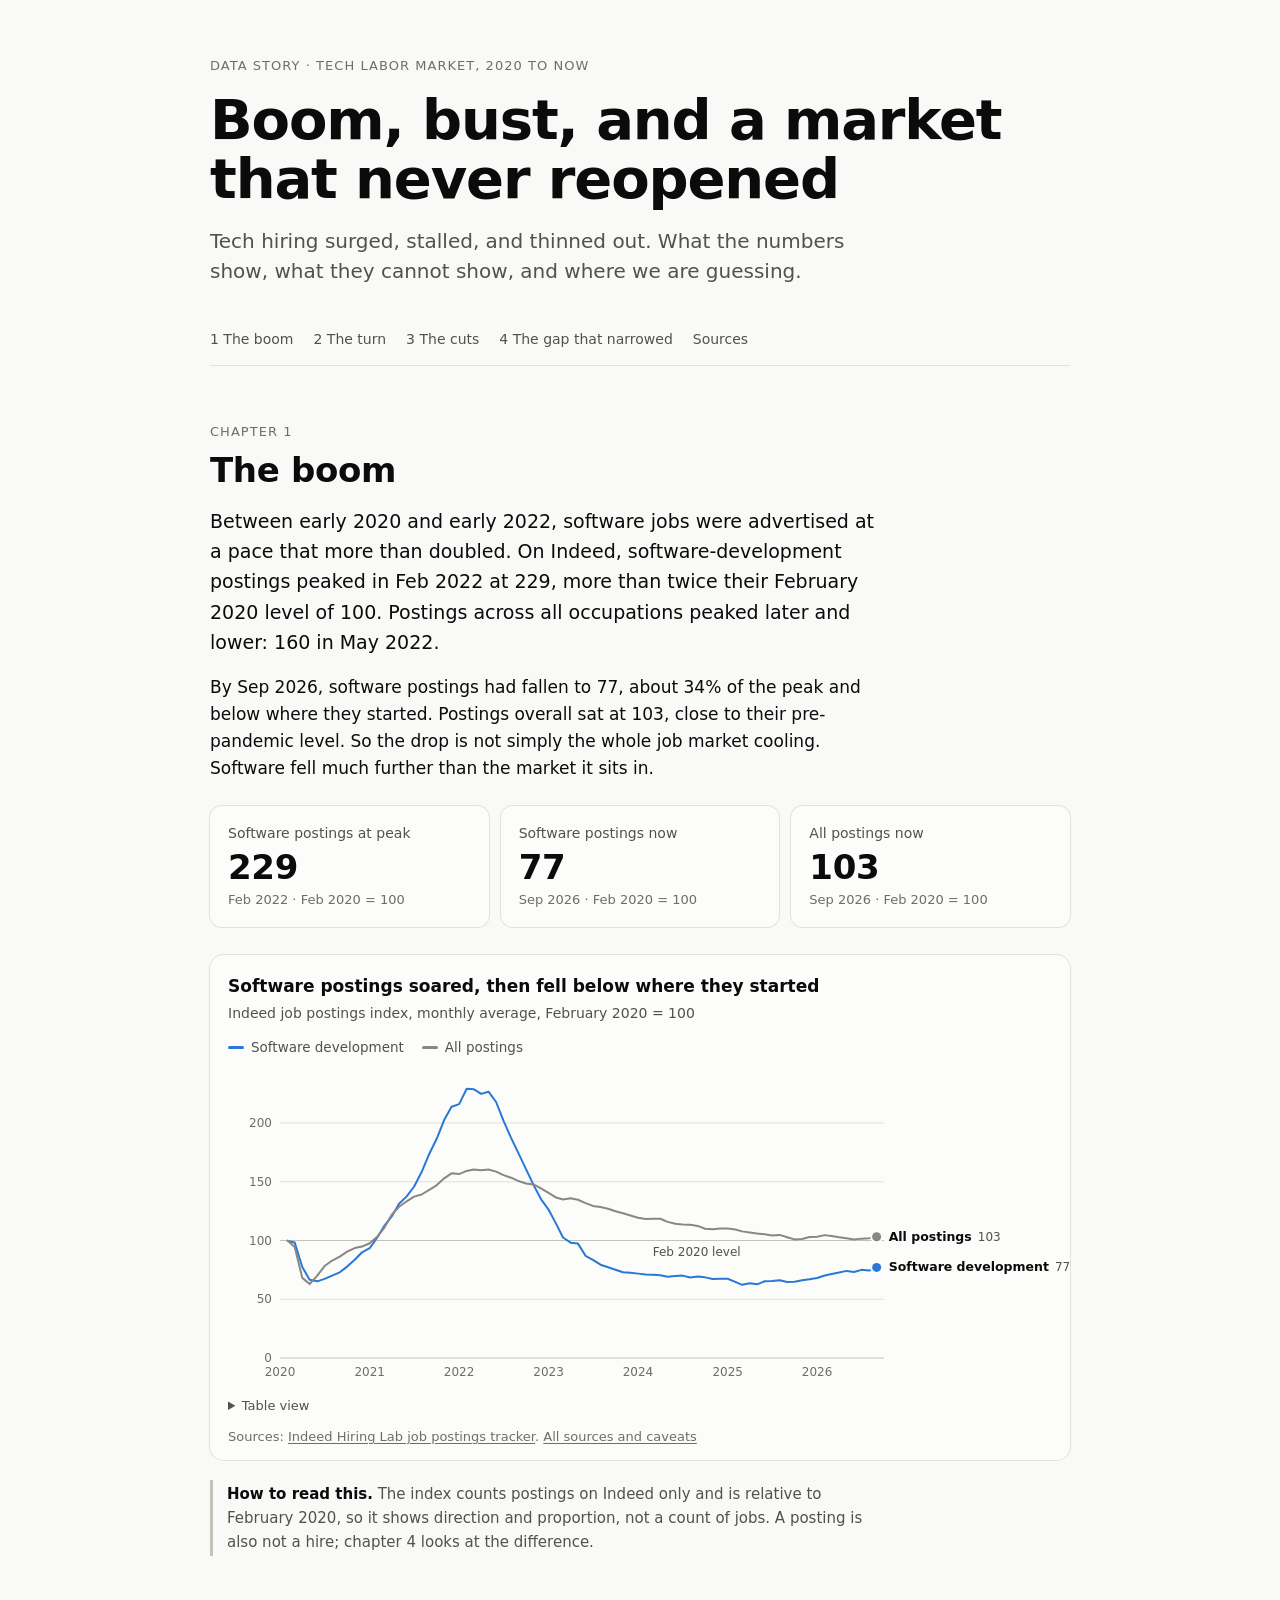
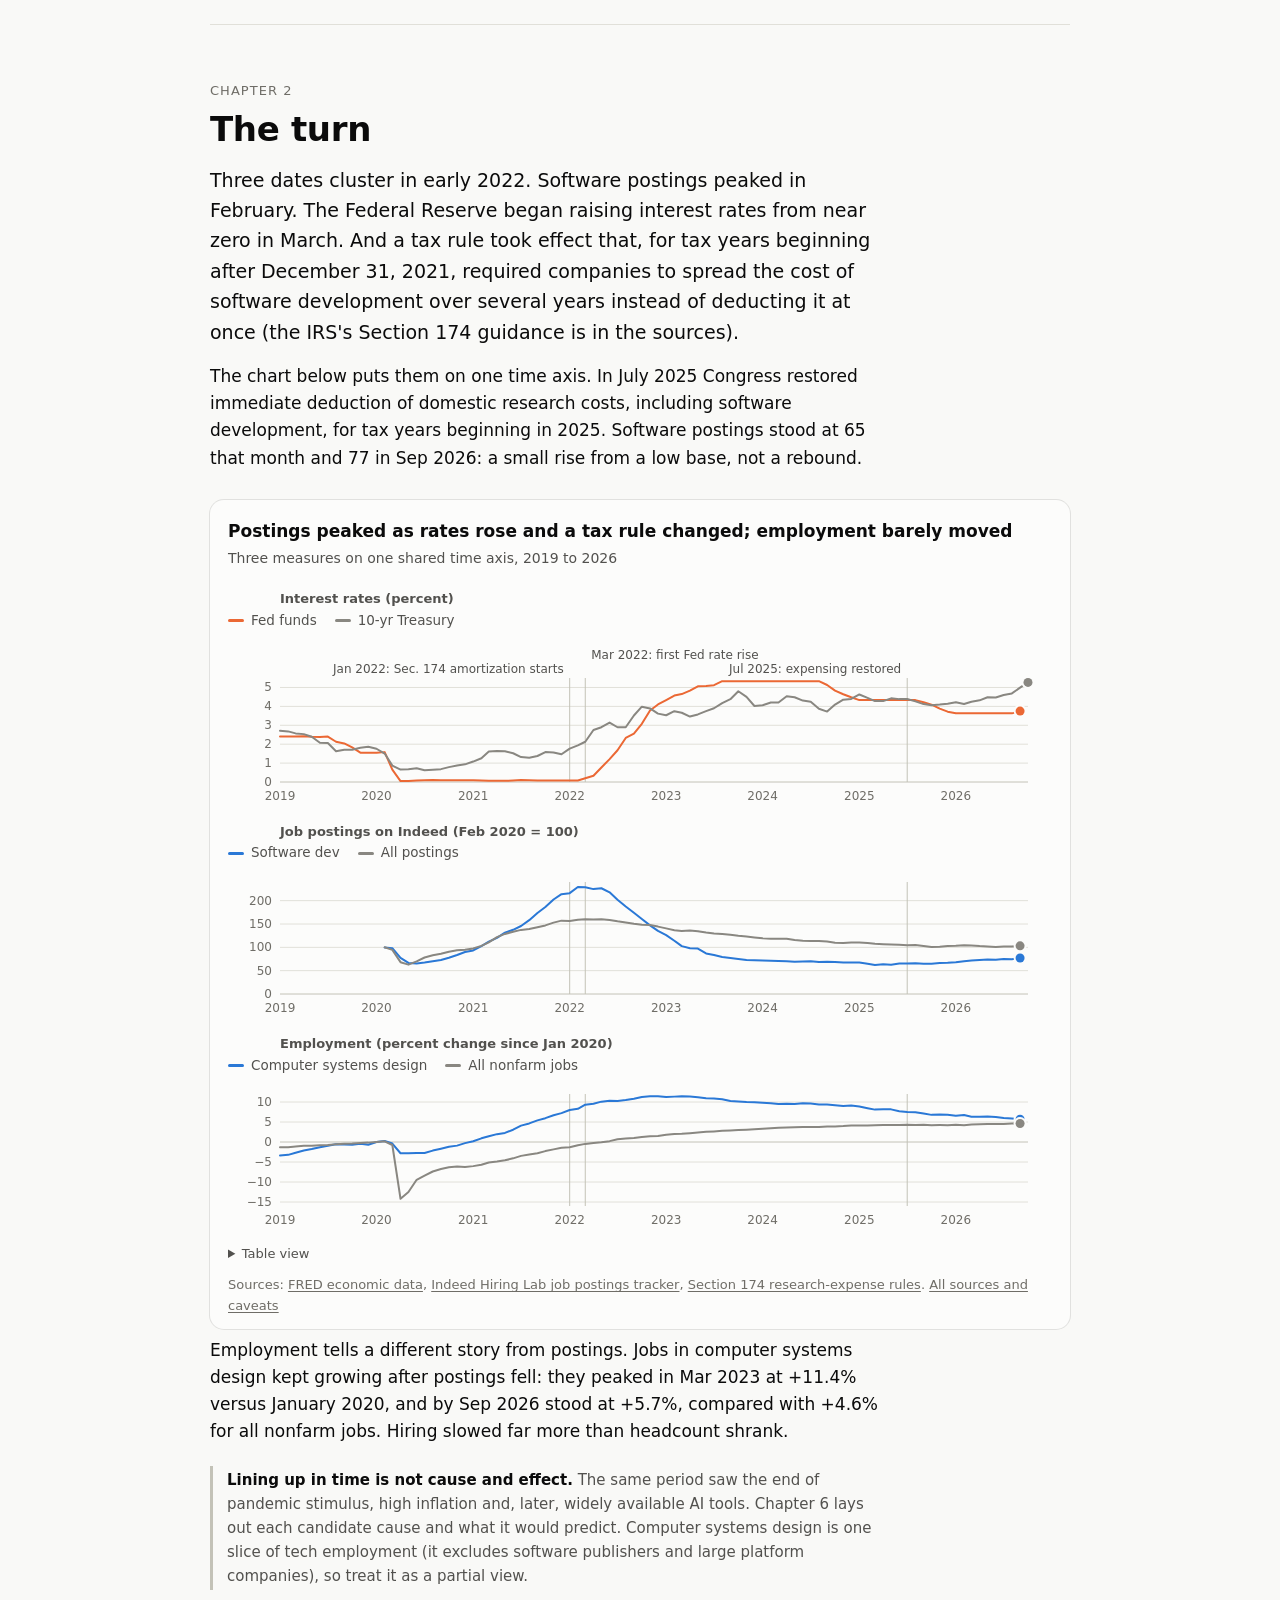
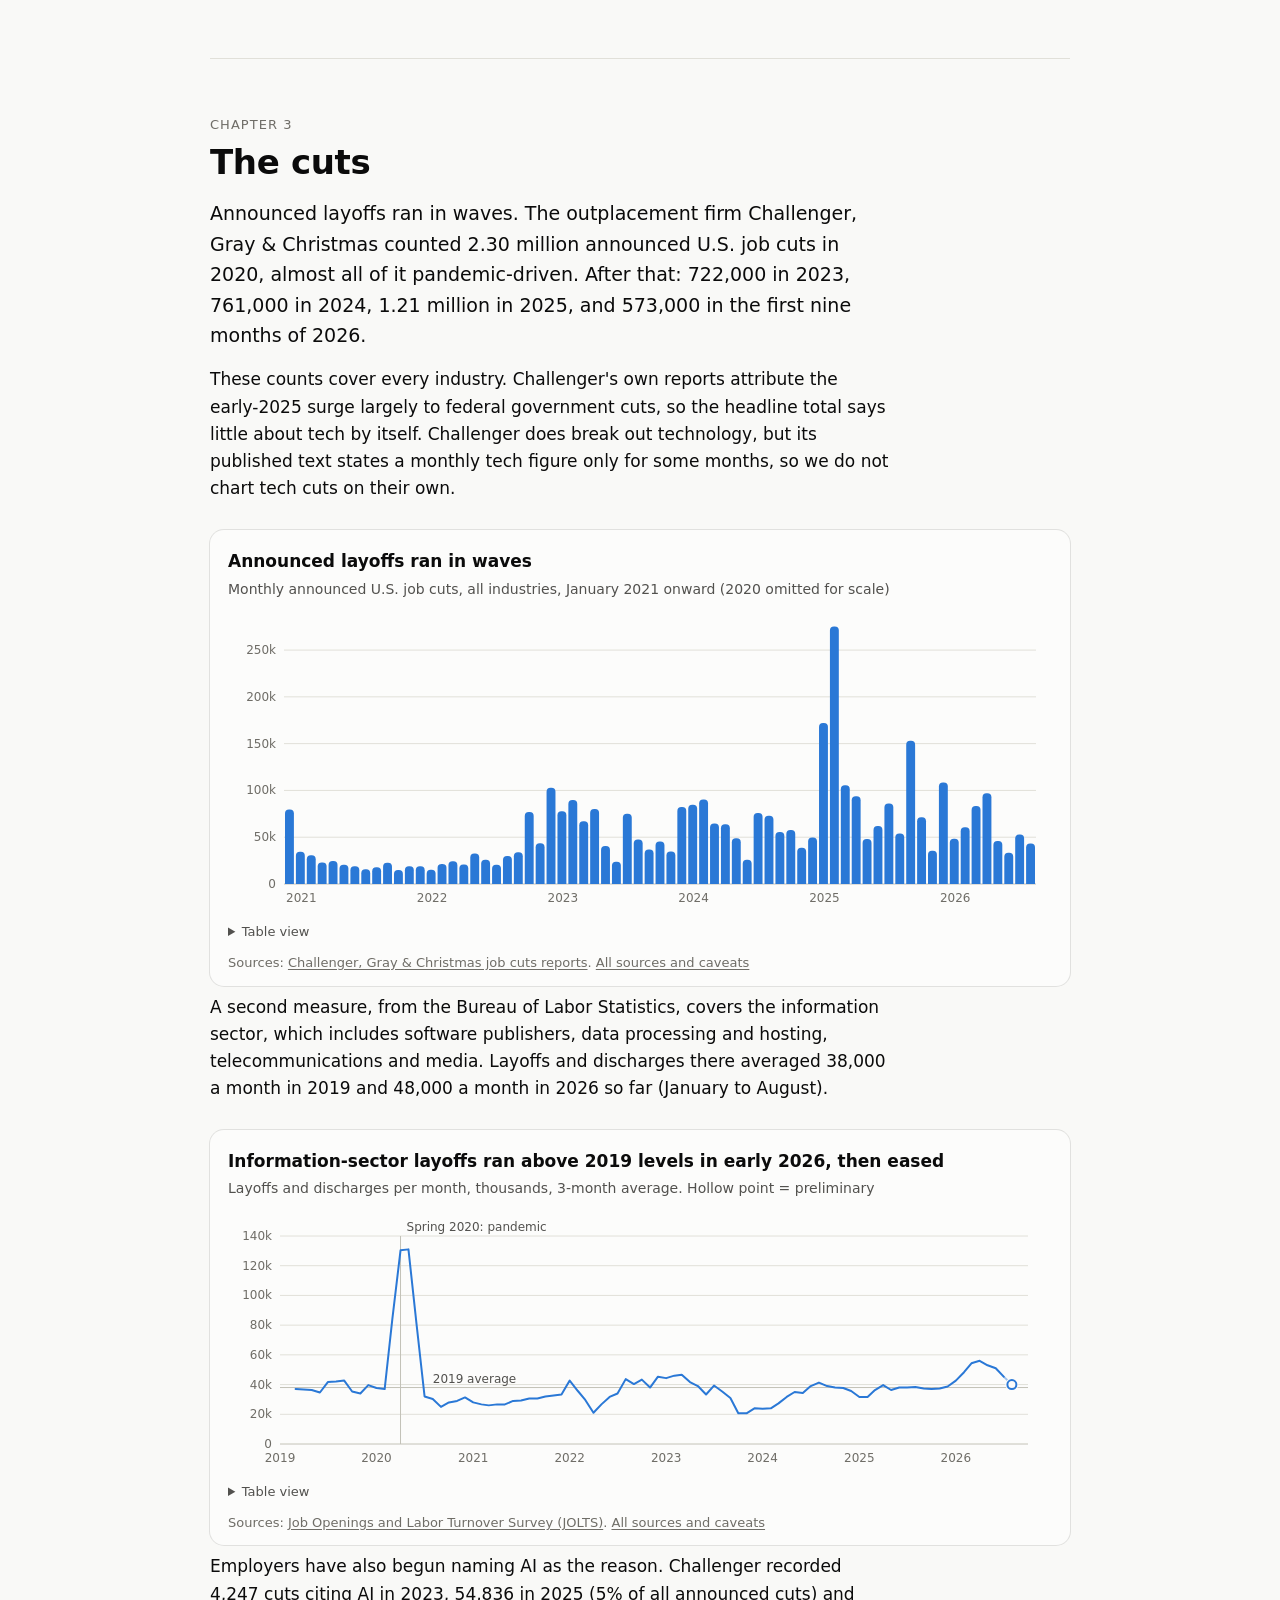
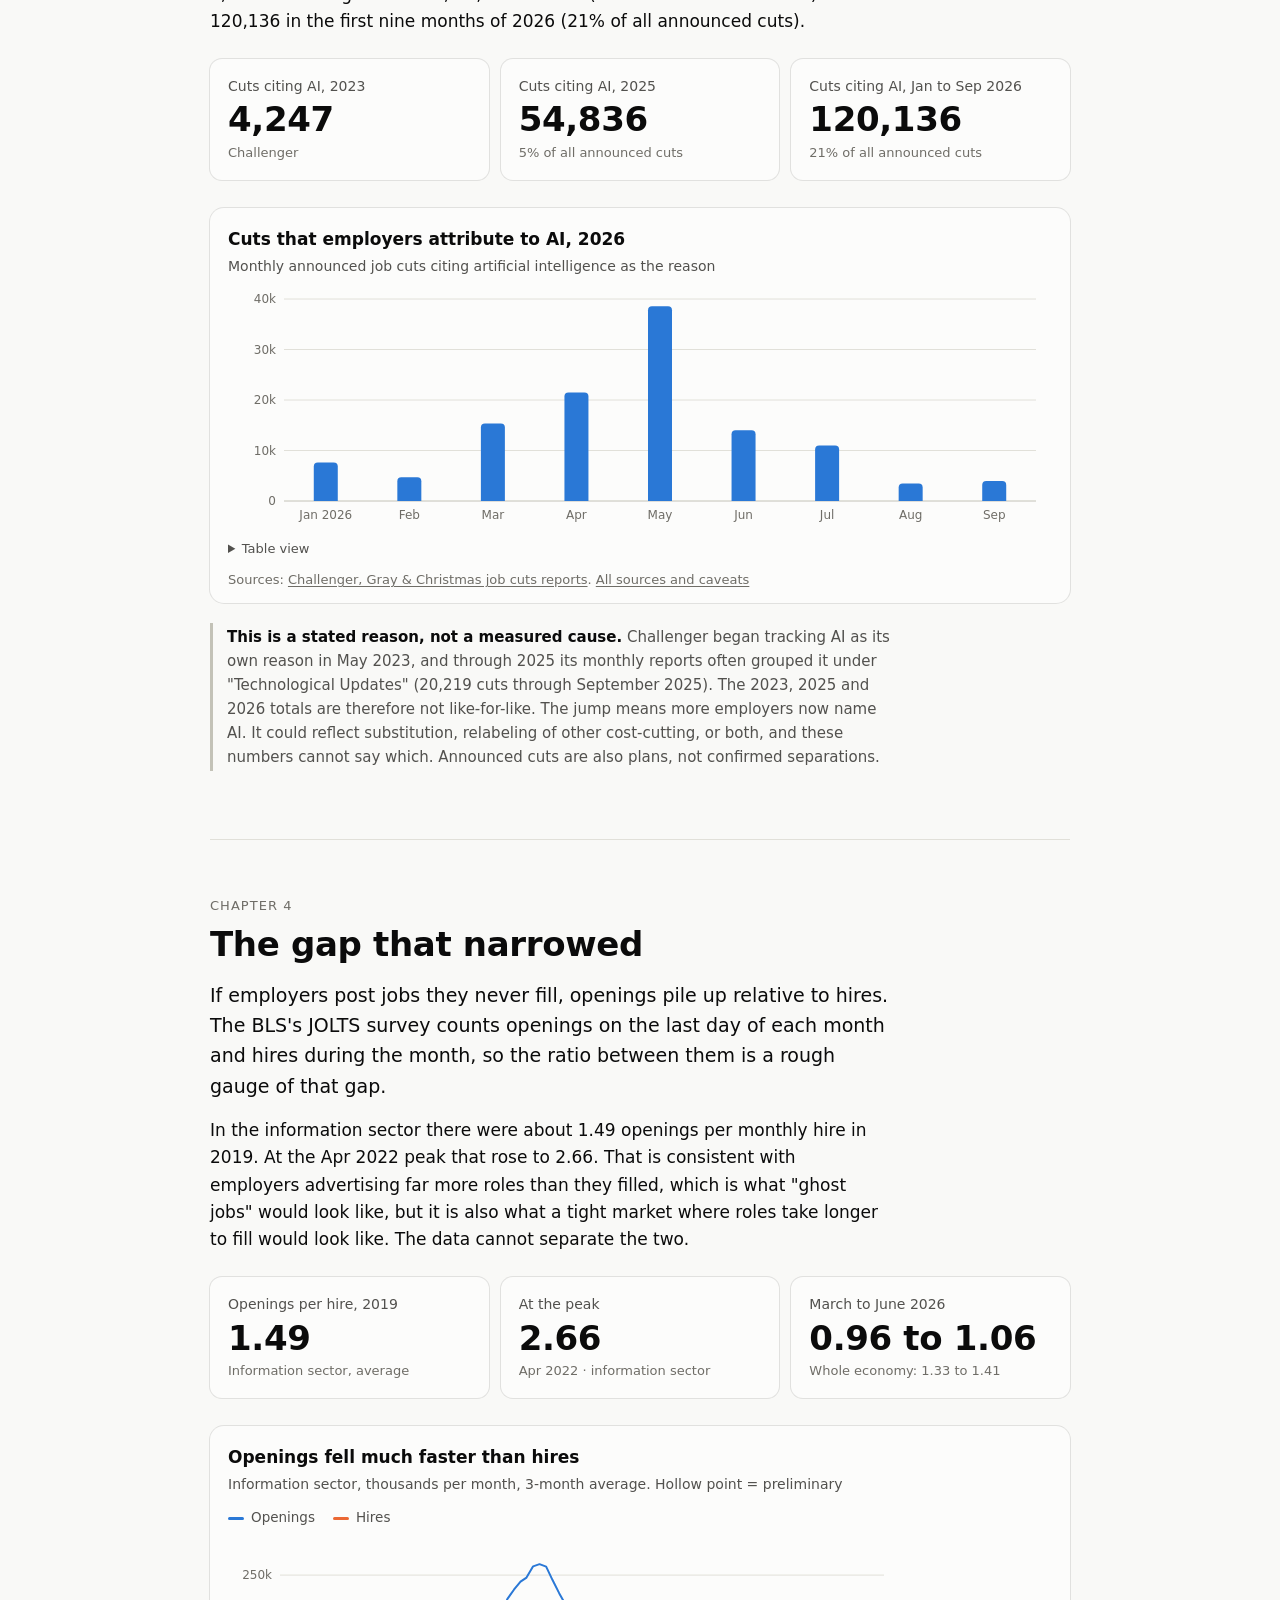
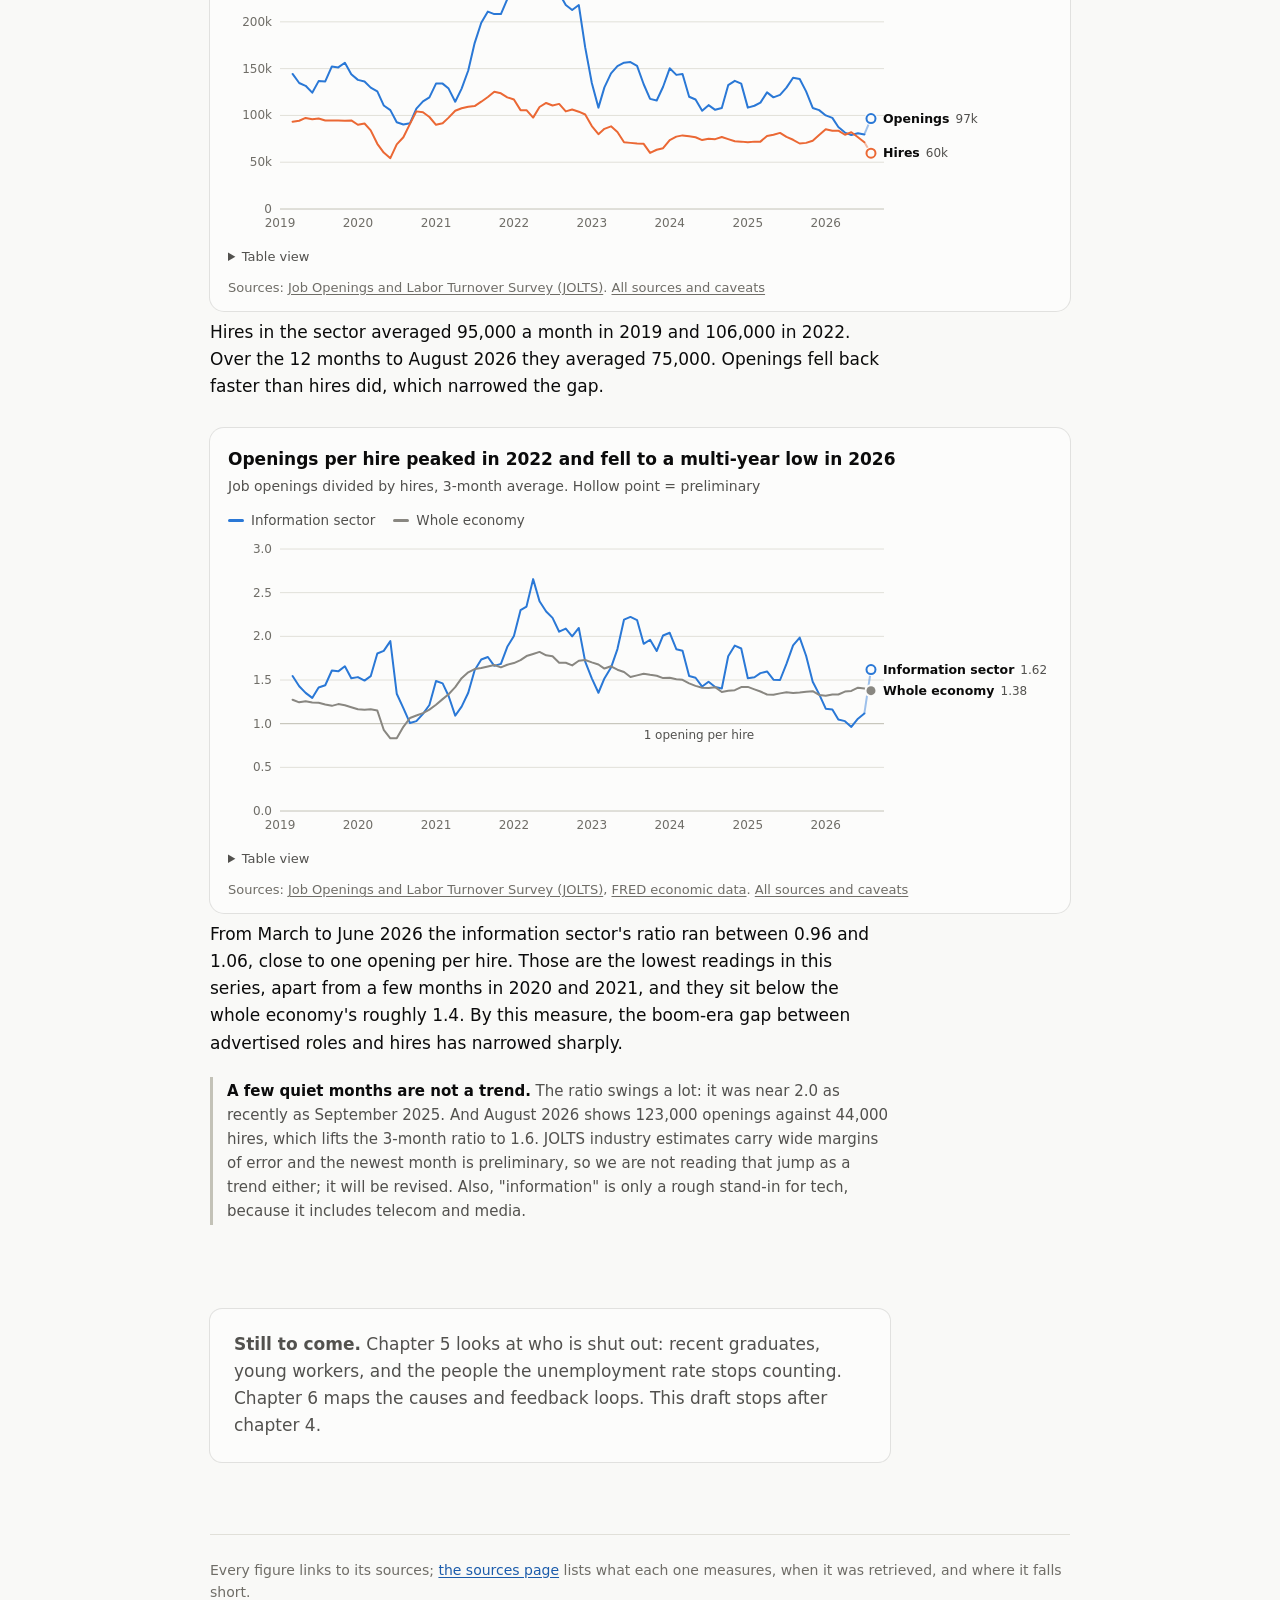
==== site/index.html @ 6effa0f7 "Build story site: chapters 1-4 with charts, sources page, derived data pipeline Co-Authored-By: Clau" ====
<!doctype html>
<html lang="en"><head><meta charset="utf-8"><meta name="viewport" content="width=device-width,initial-scale=1">
<title>Tech Hiring Gap</title>
<meta name="description" content="Tech postings, layoffs and hiring since 2020, with every number traced to its source.">
<link rel="icon" href="data:,"><link rel="stylesheet" href="assets/style.css"></head>
<body>
<div class="wrap">
<header class="mast">
<p class="eyebrow">Data story · tech labor market, 2020 to now</p>
<h1>Boom, bust, and a market that never reopened</h1>
<p class="dek">Tech hiring surged, stalled, and thinned out. What the numbers show, what they cannot show, and where we are guessing.</p>
</header>
<nav class="nav"><a href="#ch1">1 The boom</a><a href="#ch2">2 The turn</a><a href="#ch3">3 The cuts</a><a href="#ch4">4 The gap that narrowed</a><a href="sources.html">Sources</a></nav>
<section class="chapter" id="ch1"><p class="chap-num">Chapter 1</p><h2>The boom</h2><div class="prose"><p class="lede">Between early 2020 and early 2022, software jobs were advertised at a pace that more than doubled. On Indeed, software-development postings peaked in Feb 2022 at 229, more than twice their February 2020 level of 100. Postings across all occupations peaked later and lower: 160 in May 2022.</p>
<p>By Sep 2026, software postings had fallen to 77, about 34% of the peak and below where they started. Postings overall sat at 103, close to their pre-pandemic level. So the drop is not simply the whole job market cooling. Software fell much further than the market it sits in.</p></div><div class="kpis"><div class="tile"><div class="lab">Software postings at peak</div><div class="val">229</div><div class="sub">Feb 2022 · Feb 2020 = 100</div></div><div class="tile"><div class="lab">Software postings now</div><div class="val">77</div><div class="sub">Sep 2026 · Feb 2020 = 100</div></div><div class="tile"><div class="lab">All postings now</div><div class="val">103</div><div class="sub">Sep 2026 · Feb 2020 = 100</div></div></div><figure><figcaption class="title">Software postings soared, then fell below where they started</figcaption><figcaption class="sub">Indeed job postings index, monthly average, February 2020 = 100</figcaption><div id="fig-postings"></div><p class="src">Sources: <a href="sources.html#indeed_hl">Indeed Hiring Lab job postings tracker</a>. <a href="sources.html">All sources and caveats</a></p></figure><div class="prose"><p class="caveat"><strong>How to read this.</strong> The index counts postings on Indeed only and is relative to February 2020, so it shows direction and proportion, not a count of jobs. A posting is also not a hire; chapter 4 looks at the difference.</p></div></section>
<section class="chapter" id="ch2"><p class="chap-num">Chapter 2</p><h2>The turn</h2><div class="prose"><p class="lede">Three dates cluster in early 2022. Software postings peaked in February. The Federal Reserve began raising interest rates from near zero in March. And a tax rule took effect that, for tax years beginning after December 31, 2021, required companies to spread the cost of software development over several years instead of deducting it at once (the IRS's Section 174 guidance is in the sources).</p>
<p>The chart below puts them on one time axis. In July 2025 Congress restored immediate deduction of domestic research costs, including software development, for tax years beginning in 2025. Software postings stood at 65 that month and 77 in Sep 2026: a small rise from a low base, not a rebound.</p></div><figure><figcaption class="title">Postings peaked as rates rose and a tax rule changed; employment barely moved</figcaption><figcaption class="sub">Three measures on one shared time axis, 2019 to 2026</figcaption><div id="fig-turn"></div><p class="src">Sources: <a href="sources.html#fred">FRED economic data</a>, <a href="sources.html#indeed_hl">Indeed Hiring Lab job postings tracker</a>, <a href="sources.html#sec174">Section 174 research-expense rules</a>. <a href="sources.html">All sources and caveats</a></p></figure><div class="prose"><p>Employment tells a different story from postings. Jobs in computer systems design kept growing after postings fell: they peaked in Mar 2023 at +11.4% versus January 2020, and by Sep 2026 stood at +5.7%, compared with +4.6% for all nonfarm jobs. Hiring slowed far more than headcount shrank.</p>
<p class="caveat"><strong>Lining up in time is not cause and effect.</strong> The same period saw the end of pandemic stimulus, high inflation and, later, widely available AI tools. Chapter 6 lays out each candidate cause and what it would predict. Computer systems design is one slice of tech employment (it excludes software publishers and large platform companies), so treat it as a partial view.</p></div></section>
<section class="chapter" id="ch3"><p class="chap-num">Chapter 3</p><h2>The cuts</h2><div class="prose"><p class="lede">Announced layoffs ran in waves. The outplacement firm Challenger, Gray &amp; Christmas counted 2.30 million announced U.S. job cuts in 2020, almost all of it pandemic-driven. After that: 722,000 in 2023, 761,000 in 2024, 1.21 million in 2025, and 573,000 in the first nine months of 2026.</p>
<p>These counts cover every industry. Challenger's own reports attribute the early-2025 surge largely to federal government cuts, so the headline total says little about tech by itself. Challenger does break out technology, but its published text states a monthly tech figure only for some months, so we do not chart tech cuts on their own.</p></div><figure><figcaption class="title">Announced layoffs ran in waves</figcaption><figcaption class="sub">Monthly announced U.S. job cuts, all industries, January 2021 onward (2020 omitted for scale)</figcaption><div id="fig-cuts"></div><p class="src">Sources: <a href="sources.html#challenger">Challenger, Gray &amp; Christmas job cuts reports</a>. <a href="sources.html">All sources and caveats</a></p></figure><div class="prose"><p>A second measure, from the Bureau of Labor Statistics, covers the information sector, which includes software publishers, data processing and hosting, telecommunications and media. Layoffs and discharges there averaged 38,000 a month in 2019 and 48,000 a month in 2026 so far (January to August).</p></div><figure><figcaption class="title">Information-sector layoffs ran above 2019 levels in early 2026, then eased</figcaption><figcaption class="sub">Layoffs and discharges per month, thousands, 3-month average. Hollow point = preliminary</figcaption><div id="fig-layoffs"></div><p class="src">Sources: <a href="sources.html#bls_jolts">Job Openings and Labor Turnover Survey (JOLTS)</a>. <a href="sources.html">All sources and caveats</a></p></figure><div class="prose"><p>Employers have also begun naming AI as the reason. Challenger recorded 4,247 cuts citing AI in 2023, 54,836 in 2025 (5% of all announced cuts) and 120,136 in the first nine months of 2026 (21% of all announced cuts).</p></div><div class="kpis"><div class="tile"><div class="lab">Cuts citing AI, 2023</div><div class="val">4,247</div><div class="sub">Challenger</div></div><div class="tile"><div class="lab">Cuts citing AI, 2025</div><div class="val">54,836</div><div class="sub">5% of all announced cuts</div></div><div class="tile"><div class="lab">Cuts citing AI, Jan to Sep 2026</div><div class="val">120,136</div><div class="sub">21% of all announced cuts</div></div></div><figure><figcaption class="title">Cuts that employers attribute to AI, 2026</figcaption><figcaption class="sub">Monthly announced job cuts citing artificial intelligence as the reason</figcaption><div id="fig-ai"></div><p class="src">Sources: <a href="sources.html#challenger">Challenger, Gray &amp; Christmas job cuts reports</a>. <a href="sources.html">All sources and caveats</a></p></figure><div class="prose"><p class="caveat"><strong>This is a stated reason, not a measured cause.</strong> Challenger began tracking AI as its own reason in May 2023, and through 2025 its monthly reports often grouped it under "Technological Updates" (20,219 cuts through September 2025). The 2023, 2025 and 2026 totals are therefore not like-for-like. The jump means more employers now name AI. It could reflect substitution, relabeling of other cost-cutting, or both, and these numbers cannot say which. Announced cuts are also plans, not confirmed separations.</p></div></section>
<section class="chapter" id="ch4"><p class="chap-num">Chapter 4</p><h2>The gap that narrowed</h2><div class="prose"><p class="lede">If employers post jobs they never fill, openings pile up relative to hires. The BLS's JOLTS survey counts openings on the last day of each month and hires during the month, so the ratio between them is a rough gauge of that gap.</p>
<p>In the information sector there were about 1.49 openings per monthly hire in 2019. At the Apr 2022 peak that rose to 2.66. That is consistent with employers advertising far more roles than they filled, which is what "ghost jobs" would look like, but it is also what a tight market where roles take longer to fill would look like. The data cannot separate the two.</p></div><div class="kpis"><div class="tile"><div class="lab">Openings per hire, 2019</div><div class="val">1.49</div><div class="sub">Information sector, average</div></div><div class="tile"><div class="lab">At the peak</div><div class="val">2.66</div><div class="sub">Apr 2022 · information sector</div></div><div class="tile"><div class="lab">March to June 2026</div><div class="val">0.96 to 1.06</div><div class="sub">Whole economy: 1.33 to 1.41</div></div></div><figure><figcaption class="title">Openings fell much faster than hires</figcaption><figcaption class="sub">Information sector, thousands per month, 3-month average. Hollow point = preliminary</figcaption><div id="fig-gap-levels"></div><p class="src">Sources: <a href="sources.html#bls_jolts">Job Openings and Labor Turnover Survey (JOLTS)</a>. <a href="sources.html">All sources and caveats</a></p></figure><div class="prose"><p>Hires in the sector averaged 95,000 a month in 2019 and 106,000 in 2022. Over the 12 months to August 2026 they averaged 75,000. Openings fell back faster than hires did, which narrowed the gap.</p></div><figure><figcaption class="title">Openings per hire peaked in 2022 and fell to a multi-year low in 2026</figcaption><figcaption class="sub">Job openings divided by hires, 3-month average. Hollow point = preliminary</figcaption><div id="fig-gap-ratio"></div><p class="src">Sources: <a href="sources.html#bls_jolts">Job Openings and Labor Turnover Survey (JOLTS)</a>, <a href="sources.html#fred">FRED economic data</a>. <a href="sources.html">All sources and caveats</a></p></figure><div class="prose"><p>From March to June 2026 the information sector's ratio ran between 0.96 and 1.06, close to one opening per hire. Those are the lowest readings in this series, apart from a few months in 2020 and 2021, and they sit below the whole economy's roughly 1.4. By this measure, the boom-era gap between advertised roles and hires has narrowed sharply.</p>
<p class="caveat"><strong>A few quiet months are not a trend.</strong> The ratio swings a lot: it was near 2.0 as recently as September 2025. And August 2026 shows 123,000 openings against 44,000 hires, which lifts the 3-month ratio to 1.6. JOLTS industry estimates carry wide margins of error and the newest month is preliminary, so we are not reading that jump as a trend either; it will be revised. Also, "information" is only a rough stand-in for tech, because it includes telecom and media.</p></div></section>
<div class="next prose"><strong>Still to come.</strong> Chapter 5 looks at who is shut out: recent graduates, young workers, and the people the unemployment rate stops counting. Chapter 6 maps the causes and feedback loops. This draft stops after chapter 4.</div>
<footer>Every figure links to its sources; <a href="sources.html">the sources page</a> lists what each one measures, when it was retrieved, and where it falls short.</footer>
</div>
<script src="assets/vendor/d3.min.js"></script>
<script>window.STORY = {"series": {"indeed_software": {"sources": ["indeed_hl"], "unit": "index, Feb 2020 = 100", "monthly": [["2020-02", 99.652], ["2020-03", 98.216], ["2020-04", 77.403], ["2020-05", 66.547], ["2020-06", 65.239], ["2020-07", 67.336], ["2020-08", 70.08], ["2020-09", 72.945], ["2020-10", 77.784], ["2020-11", 83.617], ["2020-12", 89.966], ["2021-01", 93.411], ["2021-02", 102.63], ["2021-03", 112.237], ["2021-04", 120.434], ["2021-05", 131.35], ["2021-06", 137.537], ["2021-07", 145.738], ["2021-08", 158.234], ["2021-09", 173.655], ["2021-10", 186.343], ["2021-11", 202.495], ["2021-12", 213.845], ["2022-01", 216.077], ["2022-02", 229.203], ["2022-03", 228.746], ["2022-04", 224.766], ["2022-05", 226.646], ["2022-06", 217.873], ["2022-07", 202.036], ["2022-08", 187.367], ["2022-09", 173.942], ["2022-10", 160.712], ["2022-11", 147.103], ["2022-12", 135.278], ["2023-01", 126.316], ["2023-02", 114.16], ["2023-03", 102.552], ["2023-04", 98.184], ["2023-05", 97.353], ["2023-06", 86.951], ["2023-07", 83.526], ["2023-08", 79.405], ["2023-09", 77.283], ["2023-10", 75.145], ["2023-11", 72.991], ["2023-12", 72.481], ["2024-01", 71.806], ["2024-02", 71.111], ["2024-03", 70.77], ["2024-04", 70.359], ["2024-05", 69.132], ["2024-06", 69.873], ["2024-07", 70.118], ["2024-08", 68.442], ["2024-09", 69.364], ["2024-10", 68.631], ["2024-11", 67.3], ["2024-12", 67.413], ["2025-01", 67.446], ["2025-02", 64.841], ["2025-03", 62.292], ["2025-04", 63.531], ["2025-05", 62.668], ["2025-06", 65.357], ["2025-07", 65.443], ["2025-08", 66.12], ["2025-09", 64.754], ["2025-10", 64.937], ["2025-11", 66.229], ["2025-12", 66.932], ["2026-01", 68.124], ["2026-02", 70.272], ["2026-03", 71.55], ["2026-04", 72.815], ["2026-05", 74.138], ["2026-06", 73.16], ["2026-07", 75.016], ["2026-08", 74.387], ["2026-09", 77.101]]}, "indeed_all": {"sources": ["indeed_hl"], "unit": "index, Feb 2020 = 100", "monthly": [["2020-02", 100.049], ["2020-03", 94.519], ["2020-04", 68.198], ["2020-05", 62.899], ["2020-06", 70.052], ["2020-07", 78.258], ["2020-08", 82.956], ["2020-09", 86.307], ["2020-10", 90.462], ["2020-11", 93.538], ["2020-12", 94.839], ["2021-01", 97.682], ["2021-02", 103.218], ["2021-03", 110.586], ["2021-04", 121.964], ["2021-05", 128.692], ["2021-06", 133.375], ["2021-07", 137.358], ["2021-08", 139.129], ["2021-09", 143.123], ["2021-10", 146.983], ["2021-11", 152.915], ["2021-12", 157.172], ["2022-01", 156.498], ["2022-02", 159.195], ["2022-03", 160.376], ["2022-04", 159.816], ["2022-05", 160.418], ["2022-06", 158.609], ["2022-07", 155.669], ["2022-08", 153.448], ["2022-09", 150.596], ["2022-10", 148.516], ["2022-11", 147.735], ["2022-12", 144.421], ["2023-01", 140.582], ["2023-02", 136.574], ["2023-03", 134.952], ["2023-04", 136.025], ["2023-05", 134.689], ["2023-06", 131.806], ["2023-07", 129.425], ["2023-08", 128.504], ["2023-09", 127.039], ["2023-10", 124.936], ["2023-11", 123.255], ["2023-12", 121.277], ["2024-01", 119.378], ["2024-02", 118.206], ["2024-03", 118.576], ["2024-04", 118.514], ["2024-05", 115.855], ["2024-06", 114.22], ["2024-07", 113.66], ["2024-08", 113.355], ["2024-09", 112.417], ["2024-10", 110.051], ["2024-11", 109.494], ["2024-12", 110.269], ["2025-01", 110.153], ["2025-02", 109.304], ["2025-03", 107.762], ["2025-04", 106.76], ["2025-05", 105.886], ["2025-06", 105.302], ["2025-07", 104.305], ["2025-08", 104.765], ["2025-09", 102.797], ["2025-10", 100.953], ["2025-11", 101.342], ["2025-12", 102.905], ["2026-01", 103.268], ["2026-02", 104.574], ["2026-03", 103.863], ["2026-04", 102.678], ["2026-05", 101.941], ["2026-06", 100.768], ["2026-07", 101.592], ["2026-08", 101.882], ["2026-09", 103.238]]}, "info_openings": {"sources": ["bls_jolts"], "unit": "thousands", "monthly": [["2019-01", 143.0], ["2019-02", 138.0], ["2019-03", 152.0], ["2019-04", 114.0], ["2019-05", 129.0], ["2019-06", 130.0], ["2019-07", 151.0], ["2019-08", 128.0], ["2019-09", 178.0], ["2019-10", 148.0], ["2019-11", 143.0], ["2019-12", 141.0], ["2020-01", 130.0], ["2020-02", 138.0], ["2020-03", 121.0], ["2020-04", 118.0], ["2020-05", 93.0], ["2020-06", 106.0], ["2020-07", 79.0], ["2020-08", 86.0], ["2020-09", 110.0], ["2020-10", 126.0], ["2020-11", 109.0], ["2020-12", 123.0], ["2021-01", 170.0], ["2021-02", 109.0], ["2021-03", 107.0], ["2021-04", 128.0], ["2021-05", 151.0], ["2021-06", 165.0], ["2021-07", 216.0], ["2021-08", 216.0], ["2021-09", 201.0], ["2021-10", 208.0], ["2021-11", 216.0], ["2021-12", 249.0], ["2022-01", 238.0], ["2022-02", 242.0], ["2022-03", 262.0], ["2022-04", 274.0], ["2022-05", 249.0], ["2022-06", 254.0], ["2022-07", 231.0], ["2022-08", 207.0], ["2022-09", 216.0], ["2022-10", 215.0], ["2022-11", 223.0], ["2022-12", 80.0], ["2023-01", 101.0], ["2023-02", 144.0], ["2023-03", 145.0], ["2023-04", 146.0], ["2023-05", 167.0], ["2023-06", 156.0], ["2023-07", 148.0], ["2023-08", 155.0], ["2023-09", 97.0], ["2023-10", 101.0], ["2023-11", 150.0], ["2023-12", 141.0], ["2024-01", 160.0], ["2024-02", 129.0], ["2024-03", 144.0], ["2024-04", 87.0], ["2024-05", 120.0], ["2024-06", 108.0], ["2024-07", 105.0], ["2024-08", 105.0], ["2024-09", 114.0], ["2024-10", 178.0], ["2024-11", 119.0], ["2024-12", 105.0], ["2025-01", 101.0], ["2025-02", 125.0], ["2025-03", 115.0], ["2025-04", 134.0], ["2025-05", 109.0], ["2025-06", 123.0], ["2025-07", 157.0], ["2025-08", 141.0], ["2025-09", 119.0], ["2025-10", 117.0], ["2025-11", 88.0], ["2025-12", 112.0], ["2026-01", 100.0], ["2026-02", 80.0], ["2026-03", 83.0], ["2026-04", 82.0], ["2026-05", 72.0], ["2026-06", 89.0], ["2026-07", 78.0], ["2026-08", 123.0]]}, "info_hires": {"sources": ["bls_jolts"], "unit": "thousands", "monthly": [["2019-01", 92.0], ["2019-02", 90.0], ["2019-03", 98.0], ["2019-04", 95.0], ["2019-05", 99.0], ["2019-06", 94.0], ["2019-07", 97.0], ["2019-08", 93.0], ["2019-09", 94.0], ["2019-10", 97.0], ["2019-11", 92.0], ["2019-12", 95.0], ["2020-01", 83.0], ["2020-02", 96.0], ["2020-03", 73.0], ["2020-04", 40.0], ["2020-05", 68.0], ["2020-06", 55.0], ["2020-07", 84.0], ["2020-08", 91.0], ["2020-09", 98.0], ["2020-10", 124.0], ["2020-11", 88.0], ["2020-12", 83.0], ["2021-01", 99.0], ["2021-02", 93.0], ["2021-03", 101.0], ["2021-04", 121.0], ["2021-05", 101.0], ["2021-06", 106.0], ["2021-07", 123.0], ["2021-08", 115.0], ["2021-09", 121.0], ["2021-10", 140.0], ["2021-11", 110.0], ["2021-12", 108.0], ["2022-01", 133.0], ["2022-02", 76.0], ["2022-03", 108.0], ["2022-04", 109.0], ["2022-05", 110.0], ["2022-06", 121.0], ["2022-07", 101.0], ["2022-08", 115.0], ["2022-09", 97.0], ["2022-10", 107.0], ["2022-11", 108.0], ["2022-12", 88.0], ["2023-01", 70.0], ["2023-02", 82.0], ["2023-03", 105.0], ["2023-04", 78.0], ["2023-05", 64.0], ["2023-06", 72.0], ["2023-07", 76.0], ["2023-08", 62.0], ["2023-09", 71.0], ["2023-10", 47.0], ["2023-11", 72.0], ["2023-12", 76.0], ["2024-01", 73.0], ["2024-02", 83.0], ["2024-03", 80.0], ["2024-04", 70.0], ["2024-05", 80.0], ["2024-06", 71.0], ["2024-07", 74.0], ["2024-08", 79.0], ["2024-09", 78.0], ["2024-10", 67.0], ["2024-11", 72.0], ["2024-12", 77.0], ["2025-01", 65.0], ["2025-02", 74.0], ["2025-03", 77.0], ["2025-04", 83.0], ["2025-05", 78.0], ["2025-06", 83.0], ["2025-07", 70.0], ["2025-08", 69.0], ["2025-09", 71.0], ["2025-10", 72.0], ["2025-11", 76.0], ["2025-12", 89.0], ["2026-01", 91.0], ["2026-02", 71.0], ["2026-03", 89.0], ["2026-04", 78.0], ["2026-05", 79.0], ["2026-06", 73.0], ["2026-07", 62.0], ["2026-08", 44.0]]}, "info_layoffs": {"sources": ["bls_jolts"], "unit": "thousands", "monthly": [["2019-01", 38.0], ["2019-02", 37.0], ["2019-03", 36.0], ["2019-04", 37.0], ["2019-05", 36.0], ["2019-06", 31.0], ["2019-07", 58.0], ["2019-08", 37.0], ["2019-09", 33.0], ["2019-10", 36.0], ["2019-11", 33.0], ["2019-12", 50.0], ["2020-01", 30.0], ["2020-02", 31.0], ["2020-03", 191.0], ["2020-04", 169.0], ["2020-05", 33.0], ["2020-06", 38.0], ["2020-07", 25.0], ["2020-08", 28.0], ["2020-09", 22.0], ["2020-10", 34.0], ["2020-11", 31.0], ["2020-12", 29.0], ["2021-01", 24.0], ["2021-02", 27.0], ["2021-03", 27.0], ["2021-04", 26.0], ["2021-05", 27.0], ["2021-06", 34.0], ["2021-07", 27.0], ["2021-08", 31.0], ["2021-09", 34.0], ["2021-10", 31.0], ["2021-11", 33.0], ["2021-12", 36.0], ["2022-01", 59.0], ["2022-02", 12.0], ["2022-03", 18.0], ["2022-04", 33.0], ["2022-05", 29.0], ["2022-06", 33.0], ["2022-07", 40.0], ["2022-08", 58.0], ["2022-09", 23.0], ["2022-10", 49.0], ["2022-11", 42.0], ["2022-12", 45.0], ["2023-01", 46.0], ["2023-02", 47.0], ["2023-03", 47.0], ["2023-04", 31.0], ["2023-05", 39.0], ["2023-06", 30.0], ["2023-07", 49.0], ["2023-08", 27.0], ["2023-09", 17.0], ["2023-10", 18.0], ["2023-11", 27.0], ["2023-12", 27.0], ["2024-01", 17.0], ["2024-02", 28.0], ["2024-03", 37.0], ["2024-04", 30.0], ["2024-05", 38.0], ["2024-06", 35.0], ["2024-07", 44.0], ["2024-08", 45.0], ["2024-09", 28.0], ["2024-10", 41.0], ["2024-11", 44.0], ["2024-12", 22.0], ["2025-01", 29.0], ["2025-02", 44.0], ["2025-03", 36.0], ["2025-04", 39.0], ["2025-05", 34.0], ["2025-06", 41.0], ["2025-07", 39.0], ["2025-08", 35.0], ["2025-09", 38.0], ["2025-10", 38.0], ["2025-11", 36.0], ["2025-12", 42.0], ["2026-01", 50.0], ["2026-02", 53.0], ["2026-03", 60.0], ["2026-04", 55.0], ["2026-05", 44.0], ["2026-06", 54.0], ["2026-07", 38.0], ["2026-08", 28.0]]}, "info_openings_3m": {"sources": ["bls_jolts"], "unit": "thousands, 3-month average", "monthly": [["2019-03", 144.333], ["2019-04", 134.667], ["2019-05", 131.667], ["2019-06", 124.333], ["2019-07", 136.667], ["2019-08", 136.333], ["2019-09", 152.333], ["2019-10", 151.333], ["2019-11", 156.333], ["2019-12", 144.0], ["2020-01", 138.0], ["2020-02", 136.333], ["2020-03", 129.667], ["2020-04", 125.667], ["2020-05", 110.667], ["2020-06", 105.667], ["2020-07", 92.667], ["2020-08", 90.333], ["2020-09", 91.667], ["2020-10", 107.333], ["2020-11", 115.0], ["2020-12", 119.333], ["2021-01", 134.0], ["2021-02", 134.0], ["2021-03", 128.667], ["2021-04", 114.667], ["2021-05", 128.667], ["2021-06", 148.0], ["2021-07", 177.333], ["2021-08", 199.0], ["2021-09", 211.0], ["2021-10", 208.333], ["2021-11", 208.333], ["2021-12", 224.333], ["2022-01", 234.333], ["2022-02", 243.0], ["2022-03", 247.333], ["2022-04", 259.333], ["2022-05", 261.667], ["2022-06", 259.0], ["2022-07", 244.667], ["2022-08", 230.667], ["2022-09", 218.0], ["2022-10", 212.667], ["2022-11", 218.0], ["2022-12", 172.667], ["2023-01", 134.667], ["2023-02", 108.333], ["2023-03", 130.0], ["2023-04", 145.0], ["2023-05", 152.667], ["2023-06", 156.333], ["2023-07", 157.0], ["2023-08", 153.0], ["2023-09", 133.333], ["2023-10", 117.667], ["2023-11", 116.0], ["2023-12", 130.667], ["2024-01", 150.333], ["2024-02", 143.333], ["2024-03", 144.333], ["2024-04", 120.0], ["2024-05", 117.0], ["2024-06", 105.0], ["2024-07", 111.0], ["2024-08", 106.0], ["2024-09", 108.0], ["2024-10", 132.333], ["2024-11", 137.0], ["2024-12", 134.0], ["2025-01", 108.333], ["2025-02", 110.333], ["2025-03", 113.667], ["2025-04", 124.667], ["2025-05", 119.333], ["2025-06", 122.0], ["2025-07", 129.667], ["2025-08", 140.333], ["2025-09", 139.0], ["2025-10", 125.667], ["2025-11", 108.0], ["2025-12", 105.667], ["2026-01", 100.0], ["2026-02", 97.333], ["2026-03", 87.667], ["2026-04", 81.667], ["2026-05", 79.0], ["2026-06", 81.0], ["2026-07", 79.667], ["2026-08", 96.667]]}, "info_hires_3m": {"sources": ["bls_jolts"], "unit": "thousands, 3-month average", "monthly": [["2019-03", 93.333], ["2019-04", 94.333], ["2019-05", 97.333], ["2019-06", 96.0], ["2019-07", 96.667], ["2019-08", 94.667], ["2019-09", 94.667], ["2019-10", 94.667], ["2019-11", 94.333], ["2019-12", 94.667], ["2020-01", 90.0], ["2020-02", 91.333], ["2020-03", 84.0], ["2020-04", 69.667], ["2020-05", 60.333], ["2020-06", 54.333], ["2020-07", 69.0], ["2020-08", 76.667], ["2020-09", 91.0], ["2020-10", 104.333], ["2020-11", 103.333], ["2020-12", 98.333], ["2021-01", 90.0], ["2021-02", 91.667], ["2021-03", 97.667], ["2021-04", 105.0], ["2021-05", 107.667], ["2021-06", 109.333], ["2021-07", 110.0], ["2021-08", 114.667], ["2021-09", 119.667], ["2021-10", 125.333], ["2021-11", 123.667], ["2021-12", 119.333], ["2022-01", 117.0], ["2022-02", 105.667], ["2022-03", 105.667], ["2022-04", 97.667], ["2022-05", 109.0], ["2022-06", 113.333], ["2022-07", 110.667], ["2022-08", 112.333], ["2022-09", 104.333], ["2022-10", 106.333], ["2022-11", 104.0], ["2022-12", 101.0], ["2023-01", 88.667], ["2023-02", 80.0], ["2023-03", 85.667], ["2023-04", 88.333], ["2023-05", 82.333], ["2023-06", 71.333], ["2023-07", 70.667], ["2023-08", 70.0], ["2023-09", 69.667], ["2023-10", 60.0], ["2023-11", 63.333], ["2023-12", 65.0], ["2024-01", 73.667], ["2024-02", 77.333], ["2024-03", 78.667], ["2024-04", 77.667], ["2024-05", 76.667], ["2024-06", 73.667], ["2024-07", 75.0], ["2024-08", 74.667], ["2024-09", 77.0], ["2024-10", 74.667], ["2024-11", 72.333], ["2024-12", 72.0], ["2025-01", 71.333], ["2025-02", 72.0], ["2025-03", 72.0], ["2025-04", 78.0], ["2025-05", 79.333], ["2025-06", 81.333], ["2025-07", 77.0], ["2025-08", 74.0], ["2025-09", 70.0], ["2025-10", 70.667], ["2025-11", 73.0], ["2025-12", 79.0], ["2026-01", 85.333], ["2026-02", 83.667], ["2026-03", 83.667], ["2026-04", 79.333], ["2026-05", 82.0], ["2026-06", 76.667], ["2026-07", 71.333], ["2026-08", 59.667]]}, "info_layoffs_3m": {"sources": ["bls_jolts"], "unit": "thousands, 3-month average", "monthly": [["2019-03", 37.0], ["2019-04", 36.667], ["2019-05", 36.333], ["2019-06", 34.667], ["2019-07", 41.667], ["2019-08", 42.0], ["2019-09", 42.667], ["2019-10", 35.333], ["2019-11", 34.0], ["2019-12", 39.667], ["2020-01", 37.667], ["2020-02", 37.0], ["2020-03", 84.0], ["2020-04", 130.333], ["2020-05", 131.0], ["2020-06", 80.0], ["2020-07", 32.0], ["2020-08", 30.333], ["2020-09", 25.0], ["2020-10", 28.0], ["2020-11", 29.0], ["2020-12", 31.333], ["2021-01", 28.0], ["2021-02", 26.667], ["2021-03", 26.0], ["2021-04", 26.667], ["2021-05", 26.667], ["2021-06", 29.0], ["2021-07", 29.333], ["2021-08", 30.667], ["2021-09", 30.667], ["2021-10", 32.0], ["2021-11", 32.667], ["2021-12", 33.333], ["2022-01", 42.667], ["2022-02", 35.667], ["2022-03", 29.667], ["2022-04", 21.0], ["2022-05", 26.667], ["2022-06", 31.667], ["2022-07", 34.0], ["2022-08", 43.667], ["2022-09", 40.333], ["2022-10", 43.333], ["2022-11", 38.0], ["2022-12", 45.333], ["2023-01", 44.333], ["2023-02", 46.0], ["2023-03", 46.667], ["2023-04", 41.667], ["2023-05", 39.0], ["2023-06", 33.333], ["2023-07", 39.333], ["2023-08", 35.333], ["2023-09", 31.0], ["2023-10", 20.667], ["2023-11", 20.667], ["2023-12", 24.0], ["2024-01", 23.667], ["2024-02", 24.0], ["2024-03", 27.333], ["2024-04", 31.667], ["2024-05", 35.0], ["2024-06", 34.333], ["2024-07", 39.0], ["2024-08", 41.333], ["2024-09", 39.0], ["2024-10", 38.0], ["2024-11", 37.667], ["2024-12", 35.667], ["2025-01", 31.667], ["2025-02", 31.667], ["2025-03", 36.333], ["2025-04", 39.667], ["2025-05", 36.333], ["2025-06", 38.0], ["2025-07", 38.0], ["2025-08", 38.333], ["2025-09", 37.333], ["2025-10", 37.0], ["2025-11", 37.333], ["2025-12", 38.667], ["2026-01", 42.667], ["2026-02", 48.333], ["2026-03", 54.333], ["2026-04", 56.0], ["2026-05", 53.0], ["2026-06", 51.0], ["2026-07", 45.333], ["2026-08", 40.0]]}, "ratio_info": {"sources": ["bls_jolts"], "unit": "openings per hire, 3-month average", "monthly": [["2019-03", 1.546], ["2019-04", 1.428], ["2019-05", 1.353], ["2019-06", 1.295], ["2019-07", 1.414], ["2019-08", 1.44], ["2019-09", 1.609], ["2019-10", 1.599], ["2019-11", 1.657], ["2019-12", 1.521], ["2020-01", 1.533], ["2020-02", 1.493], ["2020-03", 1.544], ["2020-04", 1.804], ["2020-05", 1.834], ["2020-06", 1.945], ["2020-07", 1.343], ["2020-08", 1.178], ["2020-09", 1.007], ["2020-10", 1.029], ["2020-11", 1.113], ["2020-12", 1.214], ["2021-01", 1.489], ["2021-02", 1.462], ["2021-03", 1.317], ["2021-04", 1.092], ["2021-05", 1.195], ["2021-06", 1.354], ["2021-07", 1.612], ["2021-08", 1.735], ["2021-09", 1.763], ["2021-10", 1.662], ["2021-11", 1.685], ["2021-12", 1.88], ["2022-01", 2.003], ["2022-02", 2.3], ["2022-03", 2.341], ["2022-04", 2.655], ["2022-05", 2.401], ["2022-06", 2.285], ["2022-07", 2.211], ["2022-08", 2.053], ["2022-09", 2.089], ["2022-10", 2.0], ["2022-11", 2.096], ["2022-12", 1.71], ["2023-01", 1.519], ["2023-02", 1.354], ["2023-03", 1.518], ["2023-04", 1.642], ["2023-05", 1.854], ["2023-06", 2.192], ["2023-07", 2.222], ["2023-08", 2.186], ["2023-09", 1.914], ["2023-10", 1.961], ["2023-11", 1.832], ["2023-12", 2.01], ["2024-01", 2.041], ["2024-02", 1.853], ["2024-03", 1.835], ["2024-04", 1.545], ["2024-05", 1.526], ["2024-06", 1.425], ["2024-07", 1.48], ["2024-08", 1.42], ["2024-09", 1.403], ["2024-10", 1.772], ["2024-11", 1.894], ["2024-12", 1.861], ["2025-01", 1.519], ["2025-02", 1.532], ["2025-03", 1.579], ["2025-04", 1.598], ["2025-05", 1.504], ["2025-06", 1.5], ["2025-07", 1.684], ["2025-08", 1.896], ["2025-09", 1.986], ["2025-10", 1.778], ["2025-11", 1.479], ["2025-12", 1.338], ["2026-01", 1.172], ["2026-02", 1.163], ["2026-03", 1.048], ["2026-04", 1.029], ["2026-05", 0.963], ["2026-06", 1.057], ["2026-07", 1.117], ["2026-08", 1.62]]}, "ratio_all": {"sources": ["fred", "bls_jolts"], "unit": "openings per hire, 3-month average (total nonfarm)", "monthly": [["2019-03", 1.274], ["2019-04", 1.244], ["2019-05", 1.257], ["2019-06", 1.242], ["2019-07", 1.239], ["2019-08", 1.219], ["2019-09", 1.204], ["2019-10", 1.224], ["2019-11", 1.211], ["2019-12", 1.188], ["2020-01", 1.165], ["2020-02", 1.16], ["2020-03", 1.166], ["2020-04", 1.15], ["2020-05", 0.93], ["2020-06", 0.832], ["2020-07", 0.833], ["2020-08", 0.964], ["2020-09", 1.065], ["2020-10", 1.093], ["2020-11", 1.121], ["2020-12", 1.161], ["2021-01", 1.216], ["2021-02", 1.281], ["2021-03", 1.337], ["2021-04", 1.418], ["2021-05", 1.521], ["2021-06", 1.588], ["2021-07", 1.625], ["2021-08", 1.637], ["2021-09", 1.655], ["2021-10", 1.672], ["2021-11", 1.645], ["2021-12", 1.675], ["2022-01", 1.694], ["2022-02", 1.728], ["2022-03", 1.774], ["2022-04", 1.798], ["2022-05", 1.822], ["2022-06", 1.783], ["2022-07", 1.772], ["2022-08", 1.697], ["2022-09", 1.697], ["2022-10", 1.667], ["2022-11", 1.72], ["2022-12", 1.729], ["2023-01", 1.702], ["2023-02", 1.678], ["2023-03", 1.631], ["2023-04", 1.657], ["2023-05", 1.618], ["2023-06", 1.591], ["2023-07", 1.535], ["2023-08", 1.553], ["2023-09", 1.571], ["2023-10", 1.559], ["2023-11", 1.549], ["2023-12", 1.522], ["2024-01", 1.526], ["2024-02", 1.509], ["2024-03", 1.502], ["2024-04", 1.462], ["2024-05", 1.433], ["2024-06", 1.412], ["2024-07", 1.409], ["2024-08", 1.418], ["2024-09", 1.363], ["2024-10", 1.377], ["2024-11", 1.384], ["2024-12", 1.419], ["2025-01", 1.421], ["2025-02", 1.393], ["2025-03", 1.368], ["2025-04", 1.334], ["2025-05", 1.331], ["2025-06", 1.347], ["2025-07", 1.36], ["2025-08", 1.351], ["2025-09", 1.356], ["2025-10", 1.365], ["2025-11", 1.372], ["2025-12", 1.329], ["2026-01", 1.32], ["2026-02", 1.335], ["2026-03", 1.334], ["2026-04", 1.367], ["2026-05", 1.375], ["2026-06", 1.412], ["2026-07", 1.402], ["2026-08", 1.378]]}, "fedfunds": {"sources": ["fred"], "unit": "percent", "monthly": [["2019-01", 2.4], ["2019-02", 2.4], ["2019-03", 2.41], ["2019-04", 2.42], ["2019-05", 2.39], ["2019-06", 2.38], ["2019-07", 2.4], ["2019-08", 2.13], ["2019-09", 2.04], ["2019-10", 1.83], ["2019-11", 1.55], ["2019-12", 1.55], ["2020-01", 1.55], ["2020-02", 1.58], ["2020-03", 0.65], ["2020-04", 0.05], ["2020-05", 0.05], ["2020-06", 0.08], ["2020-07", 0.09], ["2020-08", 0.1], ["2020-09", 0.09], ["2020-10", 0.09], ["2020-11", 0.09], ["2020-12", 0.09], ["2021-01", 0.09], ["2021-02", 0.08], ["2021-03", 0.07], ["2021-04", 0.07], ["2021-05", 0.06], ["2021-06", 0.08], ["2021-07", 0.1], ["2021-08", 0.09], ["2021-09", 0.08], ["2021-10", 0.08], ["2021-11", 0.08], ["2021-12", 0.08], ["2022-01", 0.08], ["2022-02", 0.08], ["2022-03", 0.2], ["2022-04", 0.33], ["2022-05", 0.77], ["2022-06", 1.21], ["2022-07", 1.68], ["2022-08", 2.33], ["2022-09", 2.56], ["2022-10", 3.08], ["2022-11", 3.78], ["2022-12", 4.1], ["2023-01", 4.33], ["2023-02", 4.57], ["2023-03", 4.65], ["2023-04", 4.83], ["2023-05", 5.06], ["2023-06", 5.08], ["2023-07", 5.12], ["2023-08", 5.33], ["2023-09", 5.33], ["2023-10", 5.33], ["2023-11", 5.33], ["2023-12", 5.33], ["2024-01", 5.33], ["2024-02", 5.33], ["2024-03", 5.33], ["2024-04", 5.33], ["2024-05", 5.33], ["2024-06", 5.33], ["2024-07", 5.33], ["2024-08", 5.33], ["2024-09", 5.13], ["2024-10", 4.83], ["2024-11", 4.64], ["2024-12", 4.48], ["2025-01", 4.33], ["2025-02", 4.33], ["2025-03", 4.33], ["2025-04", 4.33], ["2025-05", 4.33], ["2025-06", 4.33], ["2025-07", 4.33], ["2025-08", 4.33], ["2025-09", 4.22], ["2025-10", 4.09], ["2025-11", 3.88], ["2025-12", 3.72], ["2026-01", 3.64], ["2026-02", 3.64], ["2026-03", 3.64], ["2026-04", 3.64], ["2026-05", 3.63], ["2026-06", 3.63], ["2026-07", 3.63], ["2026-08", 3.63], ["2026-09", 3.75]]}, "treasury10": {"sources": ["fred"], "unit": "percent", "monthly": [["2019-01", 2.714], ["2019-02", 2.676], ["2019-03", 2.571], ["2019-04", 2.532], ["2019-05", 2.395], ["2019-06", 2.074], ["2019-07", 2.059], ["2019-08", 1.626], ["2019-09", 1.7], ["2019-10", 1.707], ["2019-11", 1.812], ["2019-12", 1.863], ["2020-01", 1.758], ["2020-02", 1.504], ["2020-03", 0.87], ["2020-04", 0.658], ["2020-05", 0.674], ["2020-06", 0.729], ["2020-07", 0.624], ["2020-08", 0.65], ["2020-09", 0.68], ["2020-10", 0.787], ["2020-11", 0.87], ["2020-12", 0.934], ["2021-01", 1.081], ["2021-02", 1.258], ["2021-03", 1.611], ["2021-04", 1.635], ["2021-05", 1.621], ["2021-06", 1.519], ["2021-07", 1.319], ["2021-08", 1.283], ["2021-09", 1.375], ["2021-10", 1.583], ["2021-11", 1.56], ["2021-12", 1.465], ["2022-01", 1.764], ["2022-02", 1.934], ["2022-03", 2.128], ["2022-04", 2.748], ["2022-05", 2.898], ["2022-06", 3.143], ["2022-07", 2.896], ["2022-08", 2.898], ["2022-09", 3.519], ["2022-10", 3.984], ["2022-11", 3.891], ["2022-12", 3.616], ["2023-01", 3.531], ["2023-02", 3.747], ["2023-03", 3.663], ["2023-04", 3.46], ["2023-05", 3.574], ["2023-06", 3.748], ["2023-07", 3.899], ["2023-08", 4.168], ["2023-09", 4.379], ["2023-10", 4.798], ["2023-11", 4.503], ["2023-12", 4.02], ["2024-01", 4.058], ["2024-02", 4.208], ["2024-03", 4.208], ["2024-04", 4.539], ["2024-05", 4.482], ["2024-06", 4.305], ["2024-07", 4.249], ["2024-08", 3.871], ["2024-09", 3.724], ["2024-10", 4.095], ["2024-11", 4.356], ["2024-12", 4.391], ["2025-01", 4.629], ["2025-02", 4.451], ["2025-03", 4.28], ["2025-04", 4.279], ["2025-05", 4.424], ["2025-06", 4.383], ["2025-07", 4.392], ["2025-08", 4.265], ["2025-09", 4.12], ["2025-10", 4.062], ["2025-11", 4.094], ["2025-12", 4.143], ["2026-01", 4.213], ["2026-02", 4.126], ["2026-03", 4.246], ["2026-04", 4.319], ["2026-05", 4.484], ["2026-06", 4.47], ["2026-07", 4.6], ["2026-08", 4.684], ["2026-09", 4.989], ["2026-10", 5.267]]}, "emp_csd": {"sources": ["fred"], "unit": "percent change from Jan 2020", "monthly": [["2019-01", -3.361], ["2019-02", -3.213], ["2019-03", -2.683], ["2019-04", -2.145], ["2019-05", -1.755], ["2019-06", -1.292], ["2019-07", -0.911], ["2019-08", -0.543], ["2019-09", -0.646], ["2019-10", -0.66], ["2019-11", -0.431], ["2019-12", -0.669], ["2020-01", 0.0], ["2020-02", 0.251], ["2020-03", -0.39], ["2020-04", -2.814], ["2020-05", -2.8], ["2020-06", -2.728], ["2020-07", -2.751], ["2020-08", -2.149], ["2020-09", -1.669], ["2020-10", -1.167], ["2020-11", -0.906], ["2020-12", -0.287], ["2021-01", 0.184], ["2021-02", 0.92], ["2021-03", 1.436], ["2021-04", 1.965], ["2021-05", 2.271], ["2021-06", 3.069], ["2021-07", 4.088], ["2021-08", 4.644], ["2021-09", 5.403], ["2021-10", 5.955], ["2021-11", 6.7], ["2021-12", 7.225], ["2022-01", 8.005], ["2022-02", 8.306], ["2022-03", 9.334], ["2022-04", 9.562], ["2022-05", 10.088], ["2022-06", 10.312], ["2022-07", 10.258], ["2022-08", 10.478], ["2022-09", 10.805], ["2022-10", 11.241], ["2022-11", 11.416], ["2022-12", 11.42], ["2023-01", 11.223], ["2023-02", 11.344], ["2023-03", 11.443], ["2023-04", 11.393], ["2023-05", 11.205], ["2023-06", 10.967], ["2023-07", 10.868], ["2023-08", 10.702], ["2023-09", 10.231], ["2023-10", 10.119], ["2023-11", 9.989], ["2023-12", 9.93], ["2024-01", 9.8], ["2024-02", 9.697], ["2024-03", 9.482], ["2024-04", 9.536], ["2024-05", 9.518], ["2024-06", 9.702], ["2024-07", 9.607], ["2024-08", 9.365], ["2024-09", 9.383], ["2024-10", 9.195], ["2024-11", 9.006], ["2024-12", 9.105], ["2025-01", 8.876], ["2025-02", 8.445], ["2025-03", 8.095], ["2025-04", 8.203], ["2025-05", 8.158], ["2025-06", 7.691], ["2025-07", 7.503], ["2025-08", 7.427], ["2025-09", 7.139], ["2025-10", 6.785], ["2025-11", 6.866], ["2025-12", 6.825], ["2026-01", 6.538], ["2026-02", 6.758], ["2026-03", 6.332], ["2026-04", 6.327], ["2026-05", 6.35], ["2026-06", 6.273], ["2026-07", 5.991], ["2026-08", 5.892], ["2026-09", 5.694]]}, "emp_all": {"sources": ["fred"], "unit": "percent change from Jan 2020", "monthly": [["2019-01", -1.296], ["2019-02", -1.292], ["2019-03", -1.142], ["2019-04", -0.947], ["2019-05", -0.929], ["2019-06", -0.785], ["2019-07", -0.72], ["2019-08", -0.567], ["2019-09", -0.438], ["2019-10", -0.376], ["2019-11", -0.239], ["2019-12", -0.156], ["2020-01", 0.0], ["2020-02", 0.172], ["2020-03", -0.747], ["2020-04", -14.211], ["2020-05", -12.492], ["2020-06", -9.445], ["2020-07", -8.404], ["2020-08", -7.373], ["2020-09", -6.749], ["2020-10", -6.295], ["2020-11", -6.116], ["2020-12", -6.238], ["2021-01", -6.03], ["2021-02", -5.69], ["2021-03", -5.13], ["2021-04", -4.896], ["2021-05", -4.582], ["2021-06", -4.085], ["2021-07", -3.466], ["2021-08", -3.103], ["2021-09", -2.802], ["2021-10", -2.275], ["2021-11", -1.842], ["2021-12", -1.457], ["2022-01", -1.332], ["2022-02", -0.793], ["2022-03", -0.471], ["2022-04", -0.268], ["2022-05", -0.07], ["2022-06", 0.215], ["2022-07", 0.685], ["2022-08", 0.875], ["2022-09", 1.02], ["2022-10", 1.255], ["2022-11", 1.454], ["2022-12", 1.52], ["2023-01", 1.806], ["2023-02", 1.996], ["2023-03", 2.041], ["2023-04", 2.2], ["2023-05", 2.384], ["2023-06", 2.532], ["2023-07", 2.639], ["2023-08", 2.782], ["2023-09", 2.885], ["2023-10", 2.99], ["2023-11", 3.073], ["2023-12", 3.174], ["2024-01", 3.289], ["2024-02", 3.425], ["2024-03", 3.575], ["2024-04", 3.617], ["2024-05", 3.668], ["2024-06", 3.726], ["2024-07", 3.76], ["2024-08", 3.766], ["2024-09", 3.868], ["2024-10", 3.89], ["2024-11", 3.978], ["2024-12", 4.134], ["2025-01", 4.102], ["2025-02", 4.13], ["2025-03", 4.174], ["2025-04", 4.245], ["2025-05", 4.254], ["2025-06", 4.241], ["2025-07", 4.283], ["2025-08", 4.237], ["2025-09", 4.287], ["2025-10", 4.195], ["2025-11", 4.222], ["2025-12", 4.21], ["2026-01", 4.316], ["2026-02", 4.213], ["2026-03", 4.354], ["2026-04", 4.451], ["2026-05", 4.493], ["2026-06", 4.513], ["2026-07", 4.506], ["2026-08", 4.594], ["2026-09", 4.613]]}, "challenger_total": {"sources": ["challenger"], "unit": "announced job cuts", "monthly": [["2020-01", 67735], ["2020-02", 56660], ["2020-03", 222288], ["2020-04", 671129], ["2020-05", 397016], ["2020-06", 170219], ["2020-07", 262649], ["2020-08", 115762], ["2020-09", 118804], ["2020-10", 80666], ["2020-11", 64797], ["2020-12", 77030], ["2021-01", 79552], ["2021-02", 34531], ["2021-03", 30603], ["2021-04", 22913], ["2021-05", 24586], ["2021-06", 20476], ["2021-07", 18942], ["2021-08", 15723], ["2021-09", 17895], ["2021-10", 22822], ["2021-11", 14875], ["2021-12", 19052], ["2022-01", 19064], ["2022-02", 15245], ["2022-03", 21387], ["2022-04", 24286], ["2022-05", 20712], ["2022-06", 32517], ["2022-07", 25810], ["2022-08", 20485], ["2022-09", 29989], ["2022-10", 33843], ["2022-11", 76835], ["2022-12", 43651], ["2023-01", 102943], ["2023-02", 77770], ["2023-03", 89703], ["2023-04", 66995], ["2023-05", 80089], ["2023-06", 40709], ["2023-07", 23697], ["2023-08", 75151], ["2023-09", 47457], ["2023-10", 36836], ["2023-11", 45510], ["2023-12", 34817], ["2024-01", 82307], ["2024-02", 84638], ["2024-03", 90309], ["2024-04", 64789], ["2024-05", 63816], ["2024-06", 48786], ["2024-07", 25885], ["2024-08", 75891], ["2024-09", 72821], ["2024-10", 55597], ["2024-11", 57727], ["2024-12", 38792], ["2025-01", 49795], ["2025-02", 172017], ["2025-03", 275240], ["2025-04", 105441], ["2025-05", 93816], ["2025-06", 47999], ["2025-07", 62075], ["2025-08", 85979], ["2025-09", 54064], ["2025-10", 153074], ["2025-11", 71321], ["2025-12", 35553], ["2026-01", 108435], ["2026-02", 48307], ["2026-03", 60620], ["2026-04", 83387], ["2026-05", 97006], ["2026-06", 45849], ["2026-07", 33429], ["2026-08", 52881], ["2026-09", 43281]]}, "challenger_ai": {"sources": ["challenger"], "unit": "cuts citing AI", "monthly": [["2026-01", 7624], ["2026-02", 4680], ["2026-03", 15341], ["2026-04", 21490], ["2026-05", 38579], ["2026-06", 14029], ["2026-07", 10970], ["2026-08", 3462], ["2026-09", 3961]]}}, "facts": {"indeed_sw_peak_month": "2022-02", "indeed_sw_peak": 229, "indeed_sw_latest_month": "2026-09", "indeed_sw_latest": 77, "indeed_all_latest": 103, "indeed_all_peak_month": "2022-05", "indeed_all_peak": 160, "emp_csd_peak_month": "2023-03", "emp_csd_peak": 11.4, "emp_csd_latest": 5.7, "emp_all_latest": 4.6, "ratio_info_peak_month": "2022-04", "ratio_info_peak": 2.66, "ratio_info_latest": 1.62, "ratio_all_latest": 1.38, "ratio_all_2019": 1.23, "ratio_info_2019": 1.49, "hires_2019": 95, "hires_2022": 106, "hires_last12": 75, "layoffs_2019": 38, "layoffs_2026": 48, "challenger_2020": 2304755, "challenger_2023": 721677, "challenger_2024": 761358, "challenger_2025": 1206374, "challenger_2026ytd": 573195, "challenger_2026_last": "2026-09", "challenger_ai_2026ytd": 120136}, "latest_info_month": "2026-08"};</script>
<script src="assets/charts.js"></script>
<script src="assets/story.js"></script>
</body></html>
---- site/assets/style.css ----
/* tech-hiring-gap: shared styles for the story page and the sources page.
   Tokens come from the dataviz skill's validated reference palette (palette.md). */
:root {
  color-scheme: light;
  --page: #f9f9f7;
  --surface: #fcfcfb;
  --ink: #0b0b0b;
  --ink-2: #52514e;
  --muted: #6f6d67;        /* axis/labels; darker than the palette's #898781 so small text clears 4.5:1 */
  --grid: #e1e0d9;
  --axis: #c3c2b7;
  --ring: rgba(11, 11, 11, 0.10);
  --s1: #2a78d6;           /* categorical slot 1, blue */
  --s2: #eb6834;           /* categorical slot 2, orange */
  --context: #898781;      /* de-emphasis gray for comparison series */
  --accent-text: #1c5cab;
}
@media (prefers-color-scheme: dark) {
  :root:where(:not([data-theme="light"])) {
    color-scheme: dark;
    --page: #0d0d0d; --surface: #1a1a19; --ink: #ffffff; --ink-2: #c3c2b7; --muted: #a3a198;
    --grid: #2c2c2a; --axis: #383835; --ring: rgba(255, 255, 255, 0.10);
    --s1: #3987e5; --s2: #d95926; --context: #898781; --accent-text: #86b6ef;
  }
}
:root[data-theme="dark"] {
  color-scheme: dark;
  --page: #0d0d0d; --surface: #1a1a19; --ink: #ffffff; --ink-2: #c3c2b7; --muted: #a3a198;
  --grid: #2c2c2a; --axis: #383835; --ring: rgba(255, 255, 255, 0.10);
  --s1: #3987e5; --s2: #d95926; --context: #898781; --accent-text: #86b6ef;
}

* { box-sizing: border-box; }
html { -webkit-text-size-adjust: 100%; }
body {
  margin: 0; background: var(--page); color: var(--ink);
  font: 17px/1.6 system-ui, -apple-system, "Segoe UI", sans-serif;
}
a { color: var(--accent-text); text-underline-offset: 2px; }
.wrap { max-width: 900px; margin: 0 auto; padding: 0 20px; }
.prose { max-width: 680px; }

/* masthead */
.mast { padding: 56px 0 28px; }
.eyebrow { font-size: 13px; letter-spacing: .08em; text-transform: uppercase; color: var(--muted); margin: 0 0 14px; }
h1 { font-size: clamp(34px, 6vw, 56px); line-height: 1.05; letter-spacing: -0.02em; margin: 0 0 18px; font-weight: 700; }
.dek { font-size: 20px; line-height: 1.5; color: var(--ink-2); max-width: 640px; margin: 0; }
.nav { display: flex; gap: 20px; font-size: 14px; padding: 14px 0; border-bottom: 1px solid var(--grid); }
.nav a { color: var(--ink-2); text-decoration: none; }
.nav a:hover { color: var(--ink); text-decoration: underline; }

/* chapters */
.chapter { padding: 56px 0 8px; border-top: 1px solid var(--grid); margin-top: 40px; }
.chapter:first-of-type { border-top: 0; margin-top: 0; }
.chap-num { font-size: 13px; letter-spacing: .08em; text-transform: uppercase; color: var(--muted); margin: 0 0 8px; }
h2 { font-size: clamp(26px, 4vw, 34px); line-height: 1.15; letter-spacing: -0.01em; margin: 0 0 16px; }
p { margin: 0 0 16px; }
.lede { font-size: 19px; }
.caveat { font-size: 15px; color: var(--ink-2); border-left: 3px solid var(--axis); padding: 2px 0 2px 14px; margin: 20px 0; }
.caveat strong { color: var(--ink); }

/* stat tiles */
.kpis { display: grid; grid-template-columns: repeat(auto-fit, minmax(200px, 1fr)); gap: 12px; margin: 24px 0; }
.tile { background: var(--surface); border-radius: 12px; padding: 16px 18px; box-shadow: 0 0 0 1px var(--ring); }
.tile .lab { font-size: 14px; color: var(--ink-2); margin-bottom: 4px; }
.tile .val { font-size: 34px; line-height: 1.1; font-weight: 650; letter-spacing: -0.01em; }
.tile .sub { font-size: 13px; color: var(--muted); margin-top: 4px; }

/* figures */
figure { margin: 28px 0 8px; background: var(--surface); border-radius: 14px; padding: 18px 18px 12px; box-shadow: 0 0 0 1px var(--ring); }
figcaption.title { font-size: 17px; font-weight: 650; margin: 0 0 2px; }
figcaption.sub { font-size: 14px; color: var(--ink-2); margin: 0 0 12px; }
.src { font-size: 13px; color: var(--muted); margin: 10px 0 0; }
.src a { color: var(--muted); }
.chart { position: relative; }
.chart svg { display: block; width: 100%; height: auto; overflow: visible; }
.chart svg:focus-visible { outline: 2px solid var(--s1); outline-offset: 4px; border-radius: 4px; }
.grid { stroke: var(--grid); stroke-width: 1; }
.axis-line { stroke: var(--axis); stroke-width: 1; }
.ref { stroke: var(--axis); stroke-width: 1; }
.event { stroke: var(--axis); stroke-width: 1; }
.event-label { fill: var(--ink-2); font-size: 12px; }
.cross { stroke: var(--axis); stroke-width: 1; }
.tick { fill: var(--muted); font-size: 12px; font-variant-numeric: tabular-nums; }
.end-label { fill: var(--ink); font-size: 12.5px; font-weight: 600; }
.end-value { fill: var(--ink-2); font-size: 12px; font-weight: 400; }
.legend { display: flex; flex-wrap: wrap; gap: 6px 18px; list-style: none; margin: 0 0 8px; padding: 0; font-size: 13.5px; color: var(--ink-2); }
.legend li { display: flex; align-items: center; gap: 7px; }
.key.line { display: inline-block; width: 16px; height: 3px; border-radius: 2px; }
.tip { position: absolute; pointer-events: none; background: var(--surface); color: var(--ink); border-radius: 8px; padding: 8px 10px; font-size: 13px; box-shadow: 0 0 0 1px var(--ring), 0 6px 18px rgba(0,0,0,.14); min-width: 120px; z-index: 5; }
.tip-title { color: var(--muted); font-size: 12px; margin-bottom: 4px; }
.tip-row { display: flex; align-items: center; gap: 8px; line-height: 1.5; }
.tip-row strong { font-size: 14px; font-variant-numeric: tabular-nums; }
.tip-name { color: var(--ink-2); }
.panels { display: grid; gap: 4px; }
.event-key { margin: 0 0 6px; padding-left: 18px; font-size: 12.5px; color: var(--ink-2); }
.panel-title { font-size: 13px; color: var(--ink-2); font-weight: 600; margin: 8px 0 0 52px; }
.table-view { margin-top: 10px; font-size: 13px; }
.table-view summary { cursor: pointer; color: var(--ink-2); }
.table-scroll { max-height: 260px; overflow: auto; margin-top: 8px; border-radius: 8px; box-shadow: 0 0 0 1px var(--ring); }
.table-view table { border-collapse: collapse; width: 100%; font-variant-numeric: tabular-nums; }
.table-view th, .table-view td { padding: 5px 10px; text-align: left; border-bottom: 1px solid var(--grid); }
.table-view td.num, .table-view th:not(:first-child) { text-align: right; }
.table-view thead th { position: sticky; top: 0; background: var(--surface); }

.next { margin: 56px 0 72px; padding: 22px 24px; border-radius: 12px; background: var(--surface); box-shadow: 0 0 0 1px var(--ring); color: var(--ink-2); }
footer { border-top: 1px solid var(--grid); padding: 24px 0 48px; font-size: 14px; color: var(--muted); }

/* sources page */
.srcs article { background: var(--surface); border-radius: 12px; padding: 18px 20px; box-shadow: 0 0 0 1px var(--ring); margin: 16px 0; }
.srcs h2 { font-size: 20px; margin: 0 0 2px; }
.srcs .pub { color: var(--ink-2); margin: 0 0 10px; font-size: 15px; }
.srcs dt { font-weight: 600; font-size: 13px; text-transform: uppercase; letter-spacing: .05em; color: var(--muted); margin-top: 10px; }
.srcs dd { margin: 2px 0 0; font-size: 15px; word-break: break-word; }
.used-in a { margin-right: 10px; }

@media (max-width: 560px) {
  body { font-size: 16px; }
  .mast { padding-top: 36px; }
  .tile .val { font-size: 28px; }
  figure { padding: 14px 10px 10px; border-radius: 10px; }
}
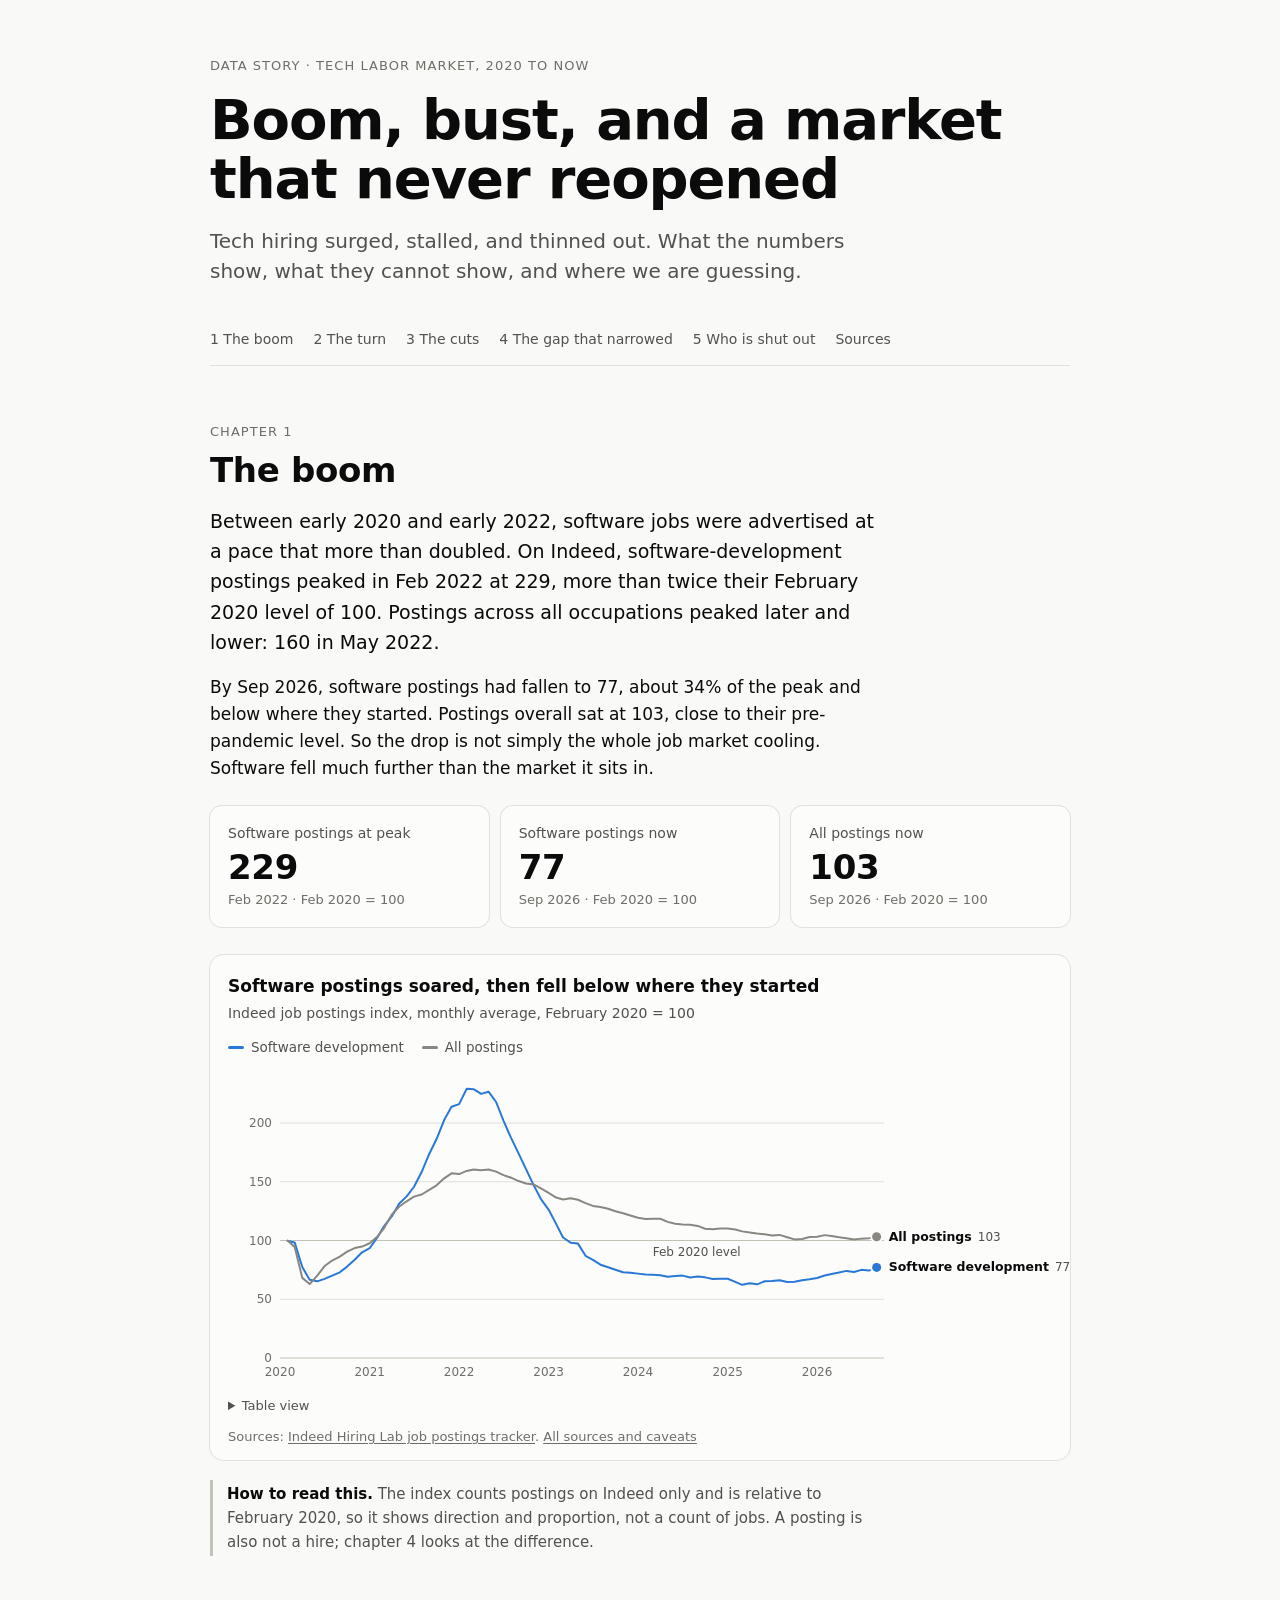
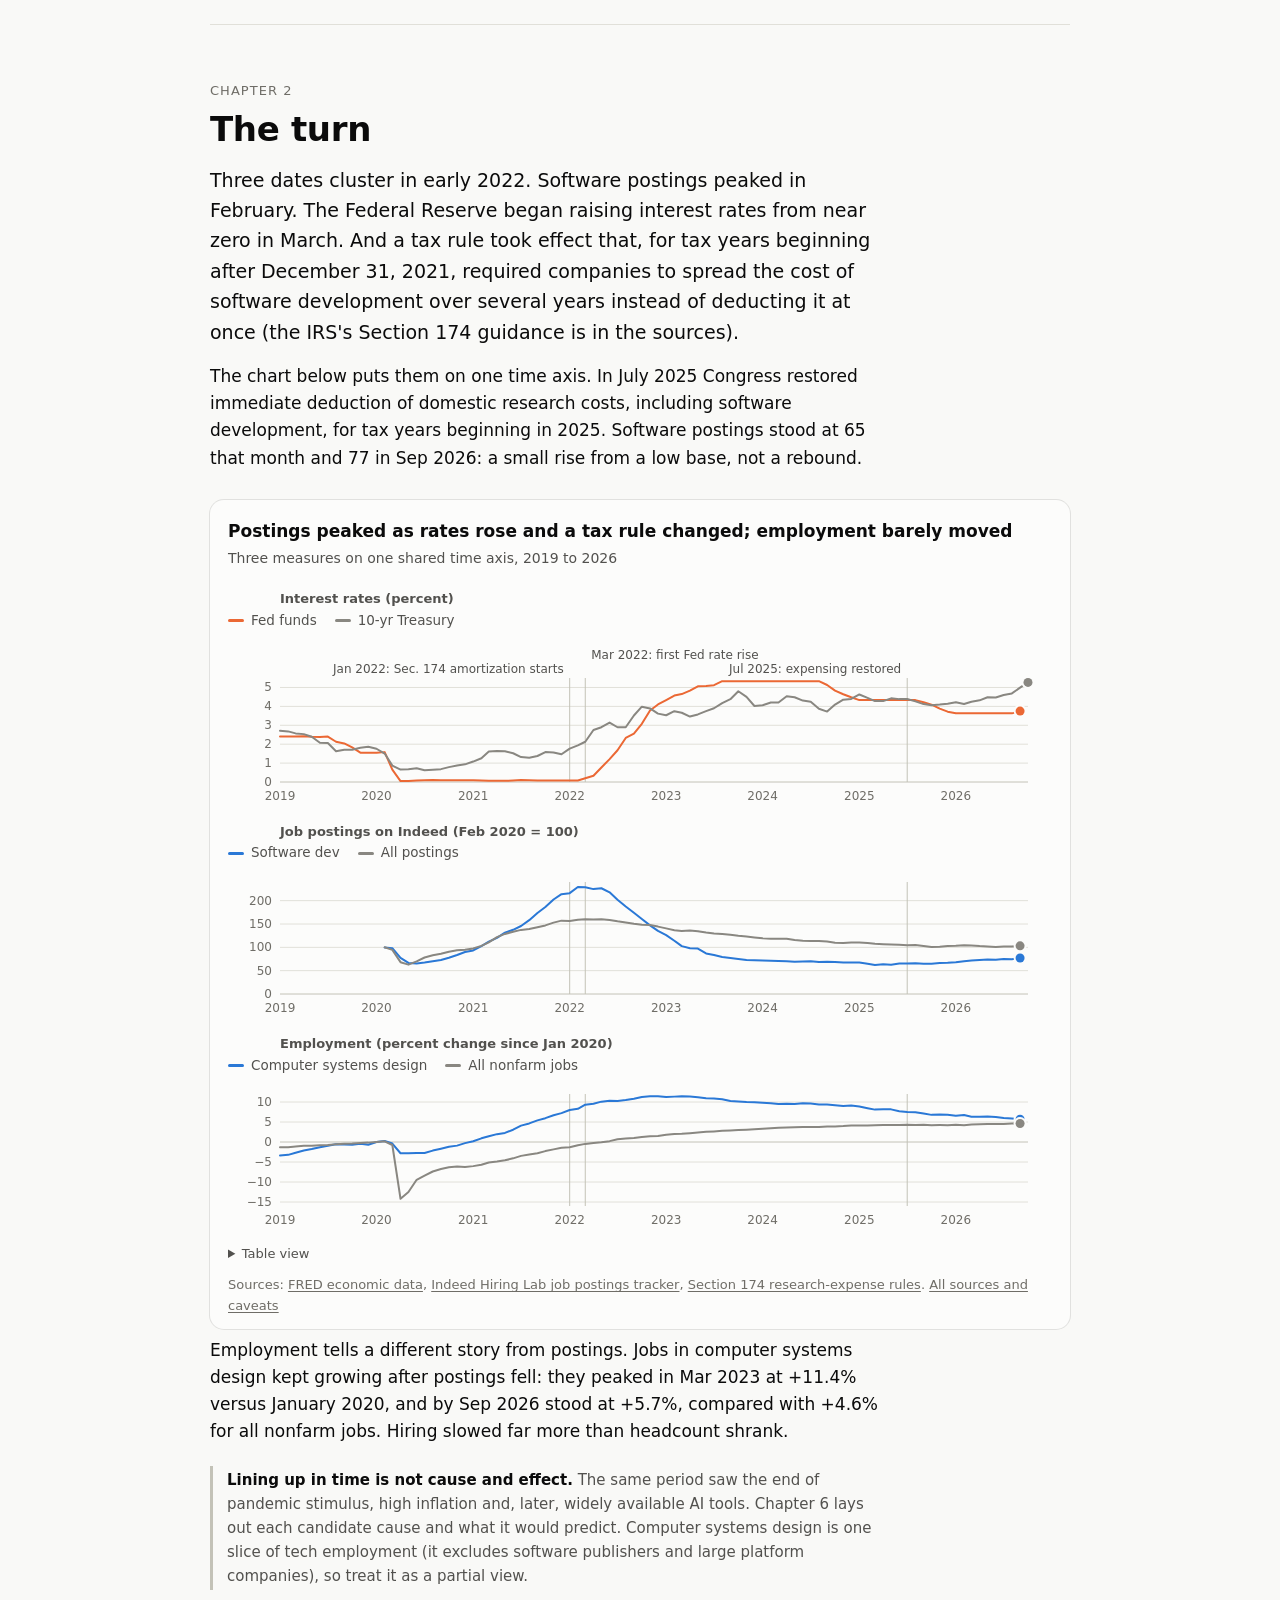
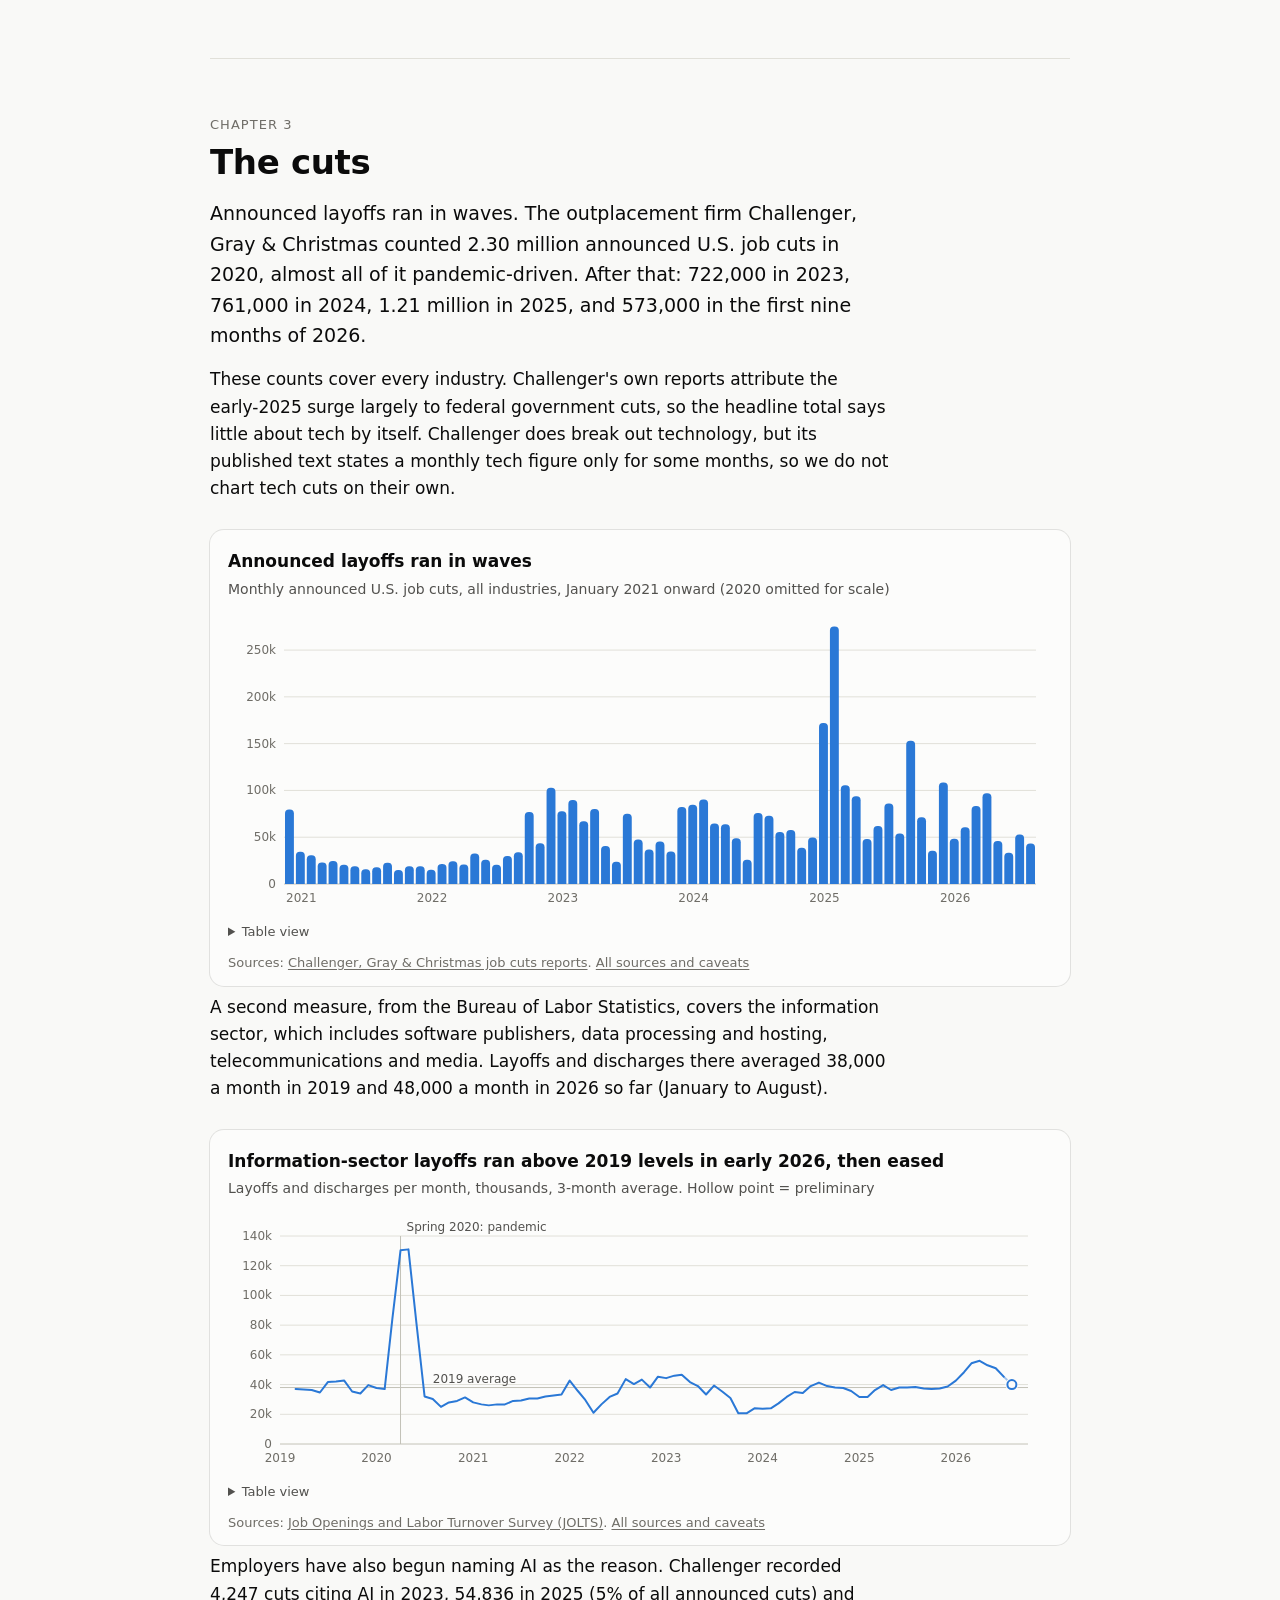
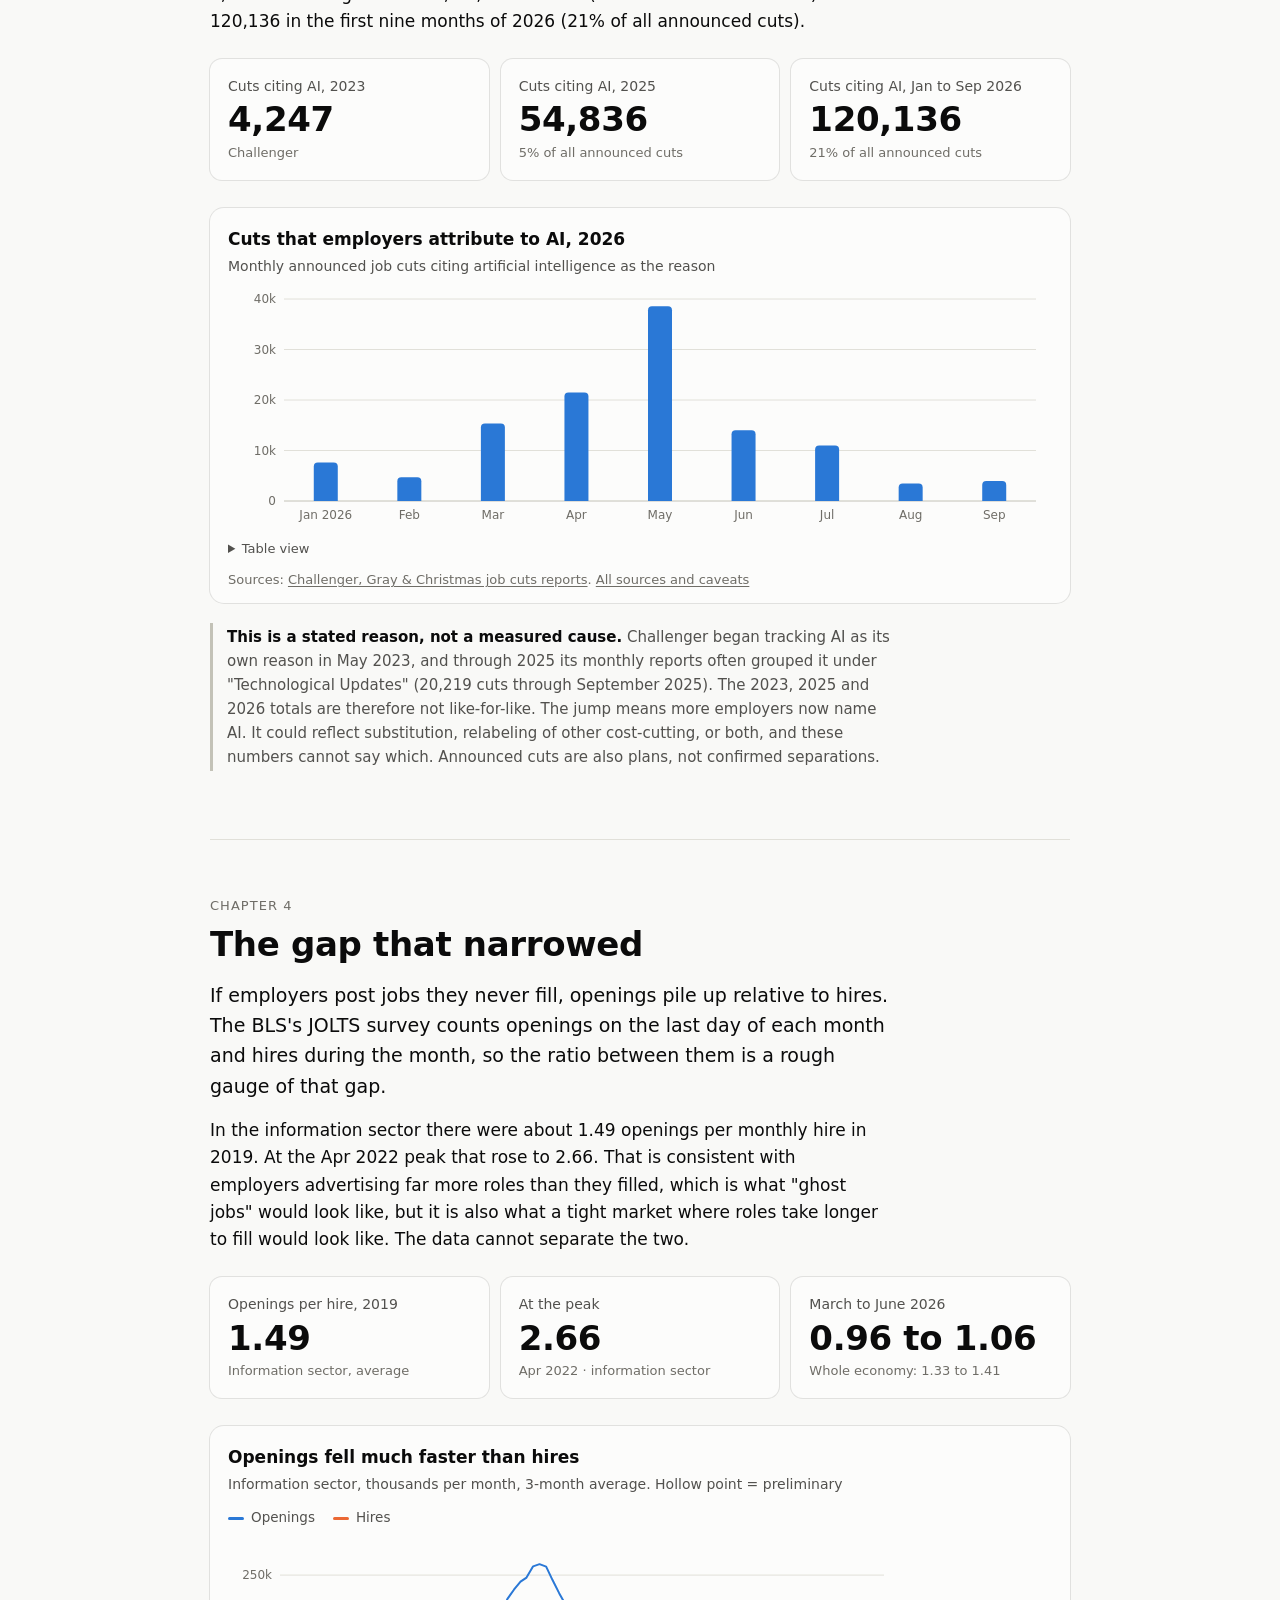
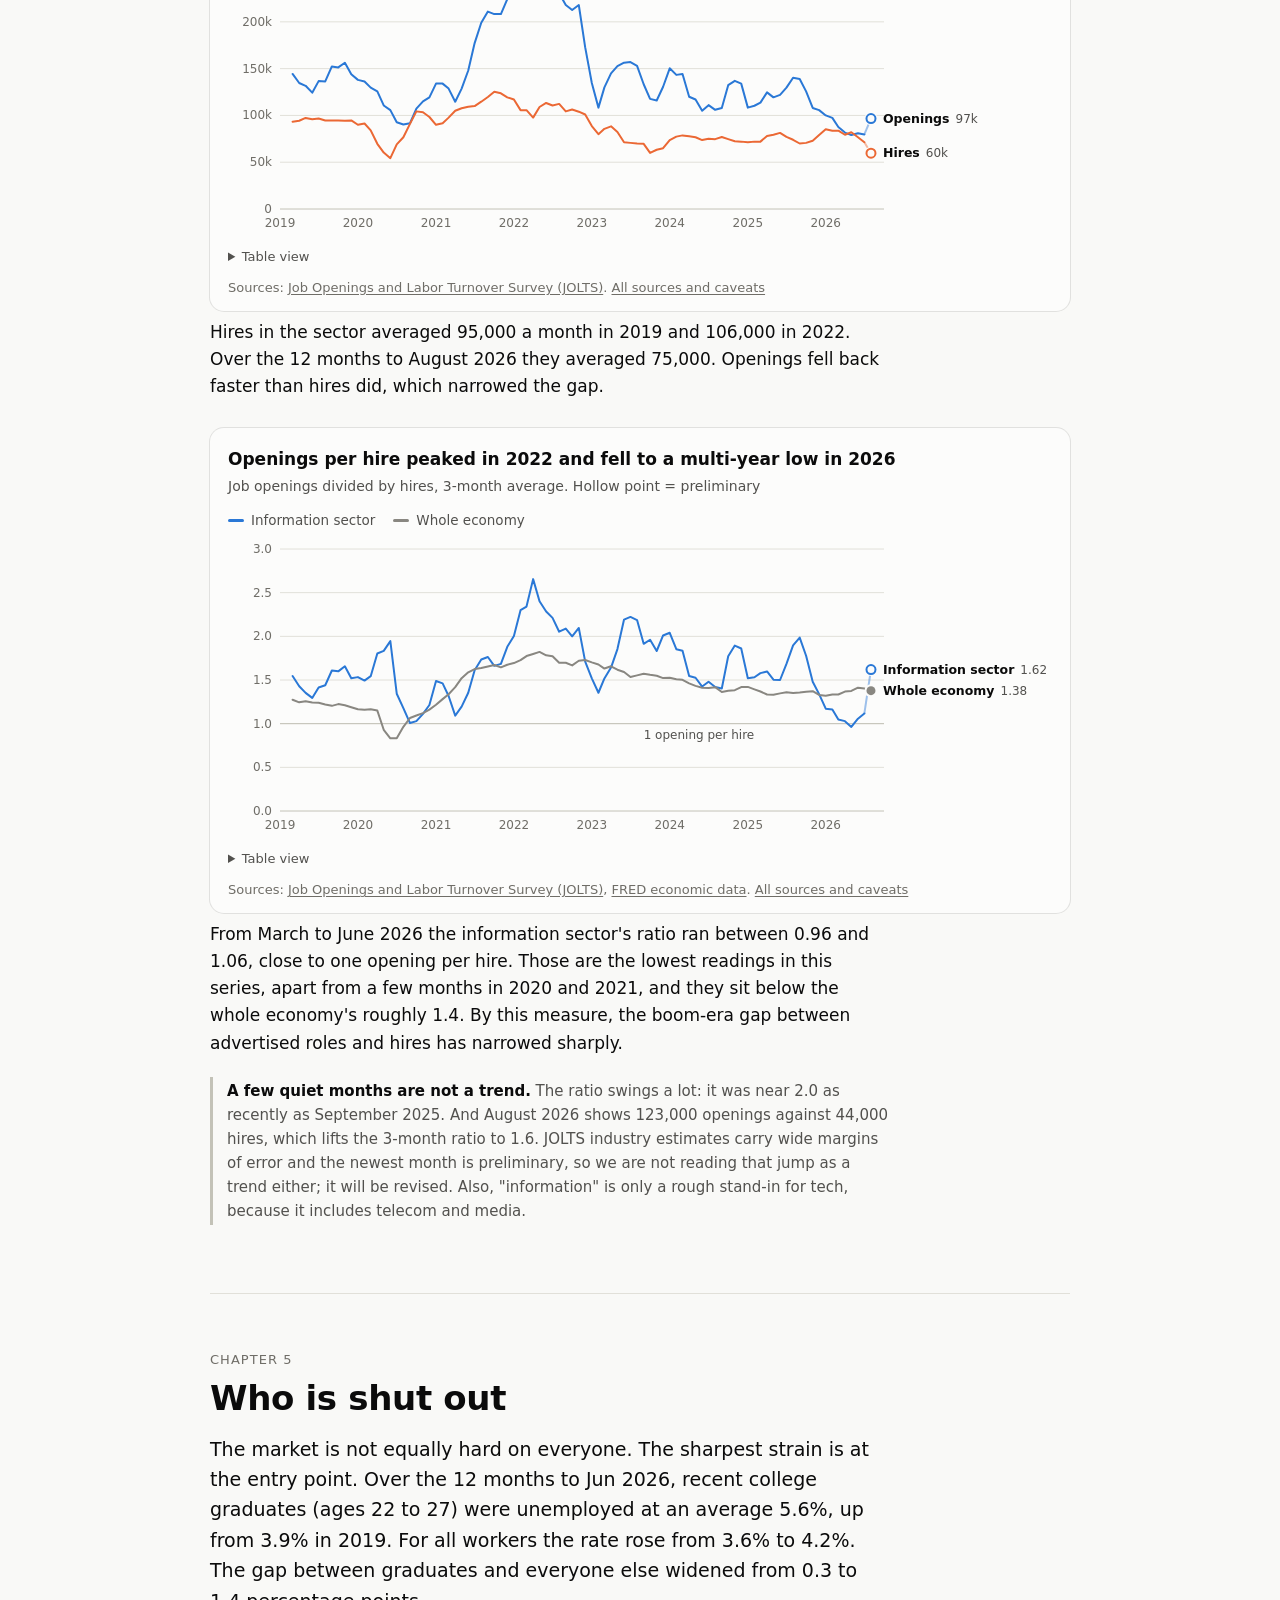
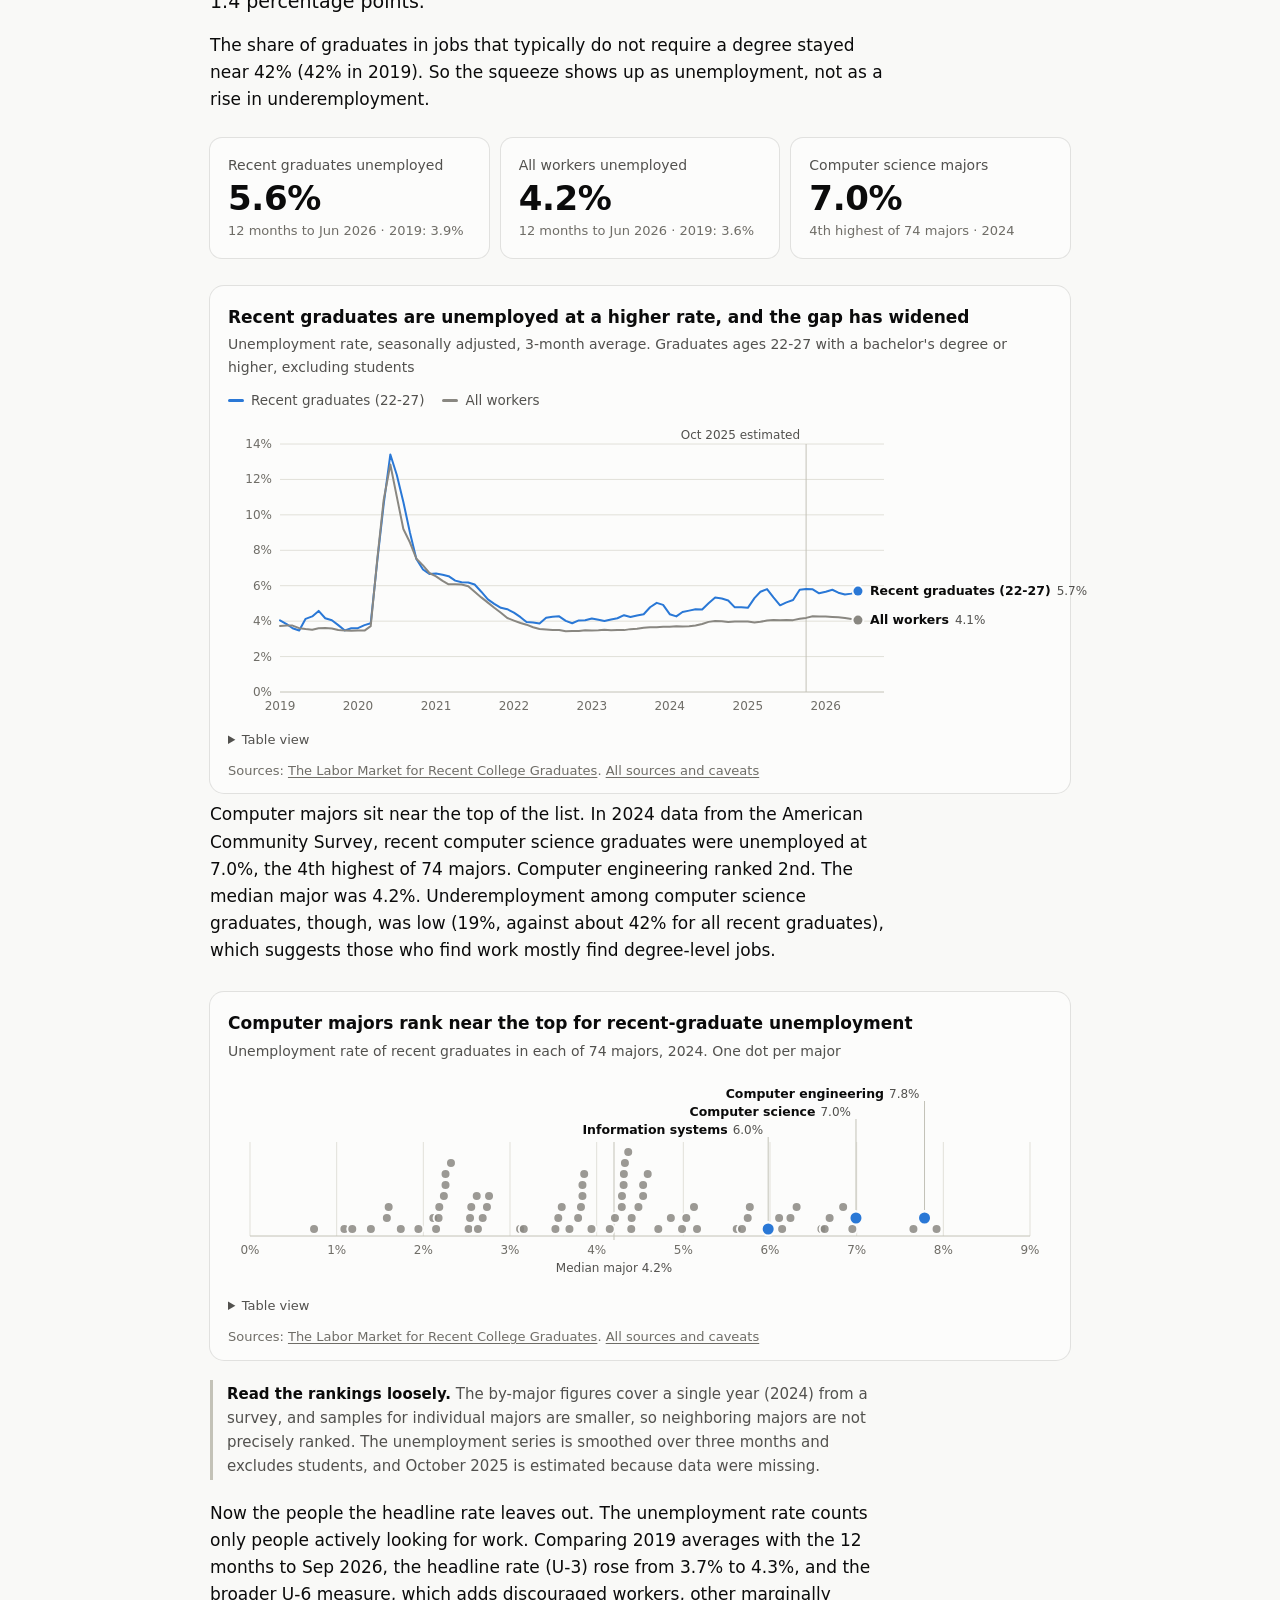
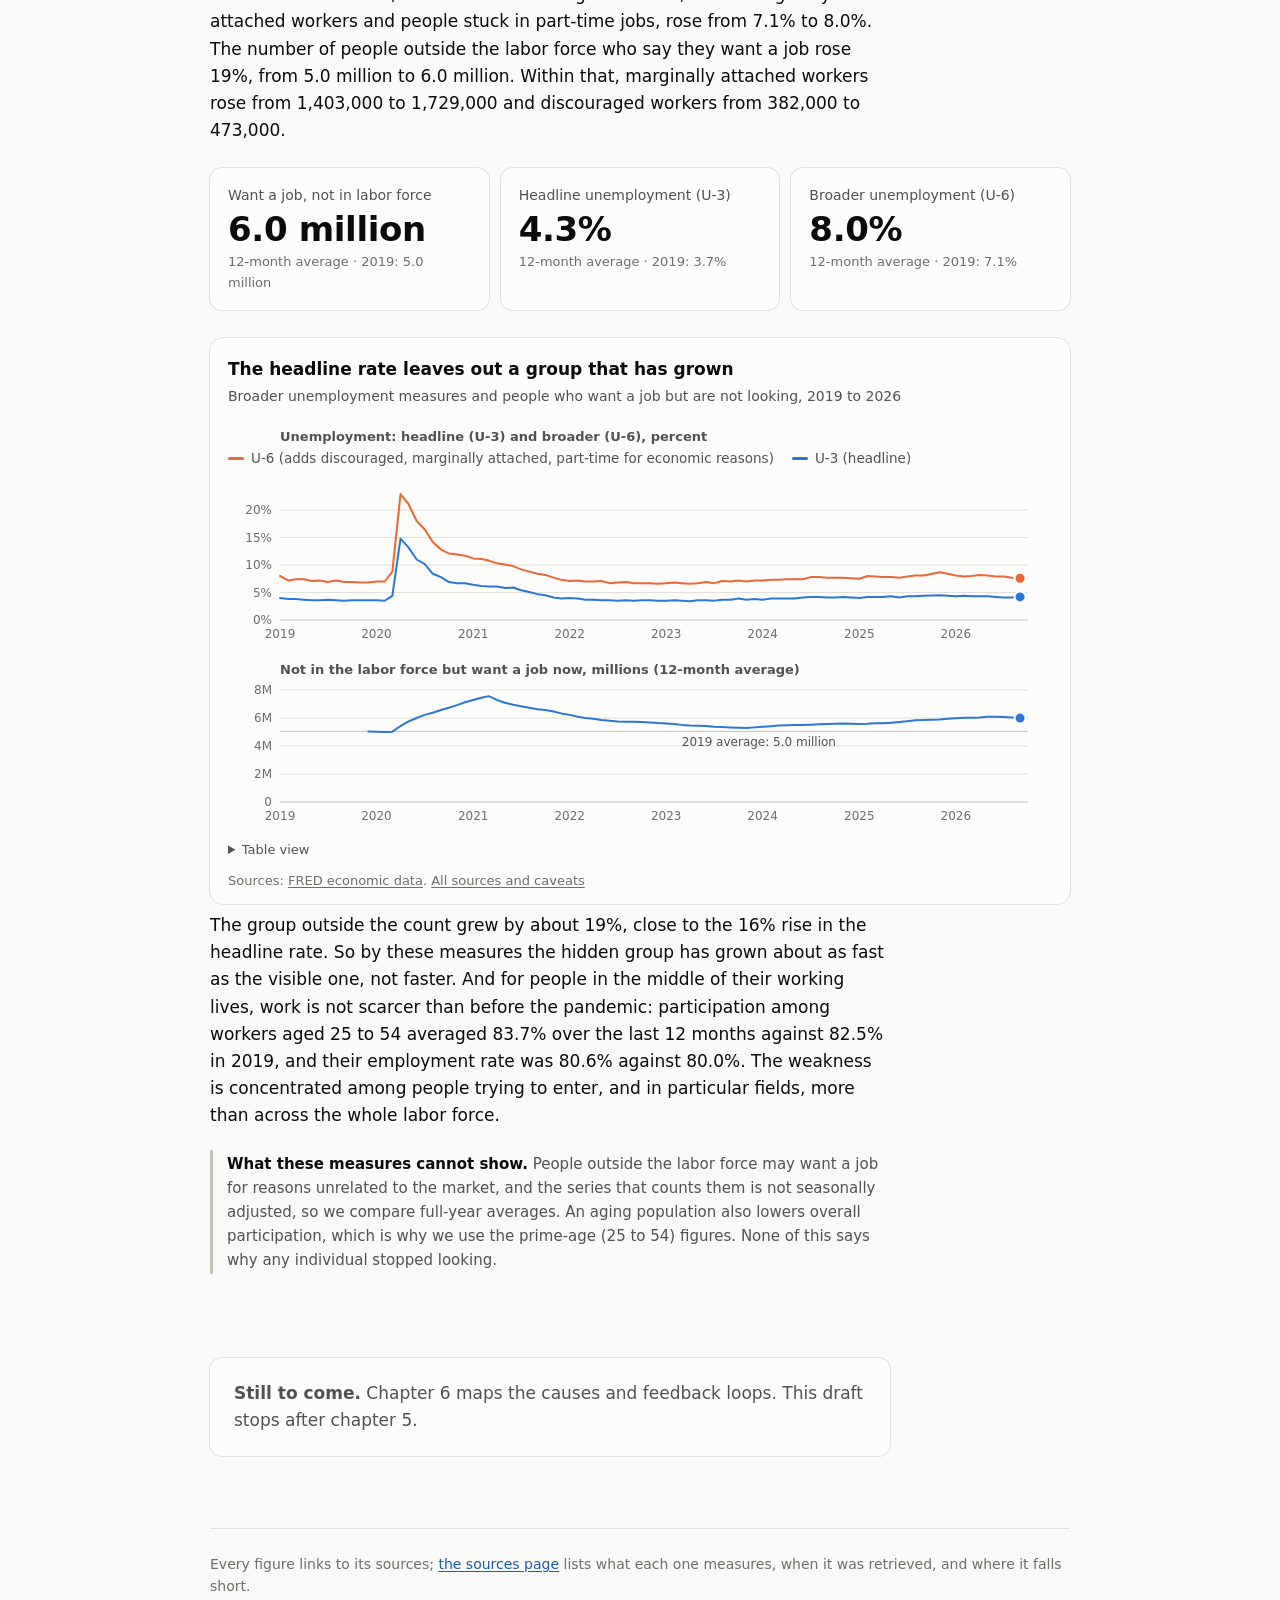
==== commit 122fe8b2: "Add chapter 5: entry-level strain, majors strip plot, broader unemployment measures Co-Authored-By: " ====
--- a/site/index.html
+++ b/site/index.html
@@ -10,7 +10,7 @@
 <h1>Boom, bust, and a market that never reopened</h1>
 <p class="dek">Tech hiring surged, stalled, and thinned out. What the numbers show, what they cannot show, and where we are guessing.</p>
 </header>
-<nav class="nav"><a href="#ch1">1 The boom</a><a href="#ch2">2 The turn</a><a href="#ch3">3 The cuts</a><a href="#ch4">4 The gap that narrowed</a><a href="sources.html">Sources</a></nav>
+<nav class="nav"><a href="#ch1">1 The boom</a><a href="#ch2">2 The turn</a><a href="#ch3">3 The cuts</a><a href="#ch4">4 The gap that narrowed</a><a href="#ch5">5 Who is shut out</a><a href="sources.html">Sources</a></nav>
 <section class="chapter" id="ch1"><p class="chap-num">Chapter 1</p><h2>The boom</h2><div class="prose"><p class="lede">Between early 2020 and early 2022, software jobs were advertised at a pace that more than doubled. On Indeed, software-development postings peaked in Feb 2022 at 229, more than twice their February 2020 level of 100. Postings across all occupations peaked later and lower: 160 in May 2022.</p>
 <p>By Sep 2026, software postings had fallen to 77, about 34% of the peak and below where they started. Postings overall sat at 103, close to their pre-pandemic level. So the drop is not simply the whole job market cooling. Software fell much further than the market it sits in.</p></div><div class="kpis"><div class="tile"><div class="lab">Software postings at peak</div><div class="val">229</div><div class="sub">Feb 2022 · Feb 2020 = 100</div></div><div class="tile"><div class="lab">Software postings now</div><div class="val">77</div><div class="sub">Sep 2026 · Feb 2020 = 100</div></div><div class="tile"><div class="lab">All postings now</div><div class="val">103</div><div class="sub">Sep 2026 · Feb 2020 = 100</div></div></div><figure><figcaption class="title">Software postings soared, then fell below where they started</figcaption><figcaption class="sub">Indeed job postings index, monthly average, February 2020 = 100</figcaption><div id="fig-postings"></div><p class="src">Sources: <a href="sources.html#indeed_hl">Indeed Hiring Lab job postings tracker</a>. <a href="sources.html">All sources and caveats</a></p></figure><div class="prose"><p class="caveat"><strong>How to read this.</strong> The index counts postings on Indeed only and is relative to February 2020, so it shows direction and proportion, not a count of jobs. A posting is also not a hire; chapter 4 looks at the difference.</p></div></section>
 <section class="chapter" id="ch2"><p class="chap-num">Chapter 2</p><h2>The turn</h2><div class="prose"><p class="lede">Three dates cluster in early 2022. Software postings peaked in February. The Federal Reserve began raising interest rates from near zero in March. And a tax rule took effect that, for tax years beginning after December 31, 2021, required companies to spread the cost of software development over several years instead of deducting it at once (the IRS's Section 174 guidance is in the sources).</p>
@@ -21,11 +21,15 @@
 <section class="chapter" id="ch4"><p class="chap-num">Chapter 4</p><h2>The gap that narrowed</h2><div class="prose"><p class="lede">If employers post jobs they never fill, openings pile up relative to hires. The BLS's JOLTS survey counts openings on the last day of each month and hires during the month, so the ratio between them is a rough gauge of that gap.</p>
 <p>In the information sector there were about 1.49 openings per monthly hire in 2019. At the Apr 2022 peak that rose to 2.66. That is consistent with employers advertising far more roles than they filled, which is what "ghost jobs" would look like, but it is also what a tight market where roles take longer to fill would look like. The data cannot separate the two.</p></div><div class="kpis"><div class="tile"><div class="lab">Openings per hire, 2019</div><div class="val">1.49</div><div class="sub">Information sector, average</div></div><div class="tile"><div class="lab">At the peak</div><div class="val">2.66</div><div class="sub">Apr 2022 · information sector</div></div><div class="tile"><div class="lab">March to June 2026</div><div class="val">0.96 to 1.06</div><div class="sub">Whole economy: 1.33 to 1.41</div></div></div><figure><figcaption class="title">Openings fell much faster than hires</figcaption><figcaption class="sub">Information sector, thousands per month, 3-month average. Hollow point = preliminary</figcaption><div id="fig-gap-levels"></div><p class="src">Sources: <a href="sources.html#bls_jolts">Job Openings and Labor Turnover Survey (JOLTS)</a>. <a href="sources.html">All sources and caveats</a></p></figure><div class="prose"><p>Hires in the sector averaged 95,000 a month in 2019 and 106,000 in 2022. Over the 12 months to August 2026 they averaged 75,000. Openings fell back faster than hires did, which narrowed the gap.</p></div><figure><figcaption class="title">Openings per hire peaked in 2022 and fell to a multi-year low in 2026</figcaption><figcaption class="sub">Job openings divided by hires, 3-month average. Hollow point = preliminary</figcaption><div id="fig-gap-ratio"></div><p class="src">Sources: <a href="sources.html#bls_jolts">Job Openings and Labor Turnover Survey (JOLTS)</a>, <a href="sources.html#fred">FRED economic data</a>. <a href="sources.html">All sources and caveats</a></p></figure><div class="prose"><p>From March to June 2026 the information sector's ratio ran between 0.96 and 1.06, close to one opening per hire. Those are the lowest readings in this series, apart from a few months in 2020 and 2021, and they sit below the whole economy's roughly 1.4. By this measure, the boom-era gap between advertised roles and hires has narrowed sharply.</p>
 <p class="caveat"><strong>A few quiet months are not a trend.</strong> The ratio swings a lot: it was near 2.0 as recently as September 2025. And August 2026 shows 123,000 openings against 44,000 hires, which lifts the 3-month ratio to 1.6. JOLTS industry estimates carry wide margins of error and the newest month is preliminary, so we are not reading that jump as a trend either; it will be revised. Also, "information" is only a rough stand-in for tech, because it includes telecom and media.</p></div></section>
-<div class="next prose"><strong>Still to come.</strong> Chapter 5 looks at who is shut out: recent graduates, young workers, and the people the unemployment rate stops counting. Chapter 6 maps the causes and feedback loops. This draft stops after chapter 4.</div>
+<section class="chapter" id="ch5"><p class="chap-num">Chapter 5</p><h2>Who is shut out</h2><div class="prose"><p class="lede">The market is not equally hard on everyone. The sharpest strain is at the entry point. Over the 12 months to Jun 2026, recent college graduates (ages 22 to 27) were unemployed at an average 5.6%, up from 3.9% in 2019. For all workers the rate rose from 3.6% to 4.2%. The gap between graduates and everyone else widened from 0.3 to 1.4 percentage points.</p>
+<p>The share of graduates in jobs that typically do not require a degree stayed near 42% (42% in 2019). So the squeeze shows up as unemployment, not as a rise in underemployment.</p></div><div class="kpis"><div class="tile"><div class="lab">Recent graduates unemployed</div><div class="val">5.6%</div><div class="sub">12 months to Jun 2026 · 2019: 3.9%</div></div><div class="tile"><div class="lab">All workers unemployed</div><div class="val">4.2%</div><div class="sub">12 months to Jun 2026 · 2019: 3.6%</div></div><div class="tile"><div class="lab">Computer science majors</div><div class="val">7.0%</div><div class="sub">4th highest of 74 majors · 2024</div></div></div><figure><figcaption class="title">Recent graduates are unemployed at a higher rate, and the gap has widened</figcaption><figcaption class="sub">Unemployment rate, seasonally adjusted, 3-month average. Graduates ages 22-27 with a bachelor&#x27;s degree or higher, excluding students</figcaption><div id="fig-grads"></div><p class="src">Sources: <a href="sources.html#nyfed_college">The Labor Market for Recent College Graduates</a>. <a href="sources.html">All sources and caveats</a></p></figure><div class="prose"><p>Computer majors sit near the top of the list. In 2024 data from the American Community Survey, recent computer science graduates were unemployed at 7.0%, the 4th highest of 74 majors. Computer engineering ranked 2nd. The median major was 4.2%. Underemployment among computer science graduates, though, was low (19%, against about 42% for all recent graduates), which suggests those who find work mostly find degree-level jobs.</p></div><figure><figcaption class="title">Computer majors rank near the top for recent-graduate unemployment</figcaption><figcaption class="sub">Unemployment rate of recent graduates in each of 74 majors, 2024. One dot per major</figcaption><div id="fig-majors"></div><p class="src">Sources: <a href="sources.html#nyfed_college">The Labor Market for Recent College Graduates</a>. <a href="sources.html">All sources and caveats</a></p></figure><div class="prose"><p class="caveat"><strong>Read the rankings loosely.</strong> The by-major figures cover a single year (2024) from a survey, and samples for individual majors are smaller, so neighboring majors are not precisely ranked. The unemployment series is smoothed over three months and excludes students, and October 2025 is estimated because data were missing.</p>
+<p>Now the people the headline rate leaves out. The unemployment rate counts only people actively looking for work. Comparing 2019 averages with the 12 months to Sep 2026, the headline rate (U-3) rose from 3.7% to 4.3%, and the broader U-6 measure, which adds discouraged workers, other marginally attached workers and people stuck in part-time jobs, rose from 7.1% to 8.0%. The number of people outside the labor force who say they want a job rose 19%, from 5.0 million to 6.0 million. Within that, marginally attached workers rose from 1,403,000 to 1,729,000 and discouraged workers from 382,000 to 473,000.</p></div><div class="kpis"><div class="tile"><div class="lab">Want a job, not in labor force</div><div class="val">6.0 million</div><div class="sub">12-month average · 2019: 5.0 million</div></div><div class="tile"><div class="lab">Headline unemployment (U-3)</div><div class="val">4.3%</div><div class="sub">12-month average · 2019: 3.7%</div></div><div class="tile"><div class="lab">Broader unemployment (U-6)</div><div class="val">8.0%</div><div class="sub">12-month average · 2019: 7.1%</div></div></div><figure><figcaption class="title">The headline rate leaves out a group that has grown</figcaption><figcaption class="sub">Broader unemployment measures and people who want a job but are not looking, 2019 to 2026</figcaption><div id="fig-broad"></div><p class="src">Sources: <a href="sources.html#fred">FRED economic data</a>. <a href="sources.html">All sources and caveats</a></p></figure><div class="prose"><p>The group outside the count grew by about 19%, close to the 16% rise in the headline rate. So by these measures the hidden group has grown about as fast as the visible one, not faster. And for people in the middle of their working lives, work is not scarcer than before the pandemic: participation among workers aged 25 to 54 averaged 83.7% over the last 12 months against 82.5% in 2019, and their employment rate was 80.6% against 80.0%. The weakness is concentrated among people trying to enter, and in particular fields, more than across the whole labor force.</p>
+<p class="caveat"><strong>What these measures cannot show.</strong> People outside the labor force may want a job for reasons unrelated to the market, and the series that counts them is not seasonally adjusted, so we compare full-year averages. An aging population also lowers overall participation, which is why we use the prime-age (25 to 54) figures. None of this says why any individual stopped looking.</p></div></section>
+<div class="next prose"><strong>Still to come.</strong> Chapter 6 maps the causes and feedback loops. This draft stops after chapter 5.</div>
 <footer>Every figure links to its sources; <a href="sources.html">the sources page</a> lists what each one measures, when it was retrieved, and where it falls short.</footer>
 </div>
 <script src="assets/vendor/d3.min.js"></script>
-<script>window.STORY = {"series": {"indeed_software": {"sources": ["indeed_hl"], "unit": "index, Feb 2020 = 100", "monthly": [["2020-02", 99.652], ["2020-03", 98.216], ["2020-04", 77.403], ["2020-05", 66.547], ["2020-06", 65.239], ["2020-07", 67.336], ["2020-08", 70.08], ["2020-09", 72.945], ["2020-10", 77.784], ["2020-11", 83.617], ["2020-12", 89.966], ["2021-01", 93.411], ["2021-02", 102.63], ["2021-03", 112.237], ["2021-04", 120.434], ["2021-05", 131.35], ["2021-06", 137.537], ["2021-07", 145.738], ["2021-08", 158.234], ["2021-09", 173.655], ["2021-10", 186.343], ["2021-11", 202.495], ["2021-12", 213.845], ["2022-01", 216.077], ["2022-02", 229.203], ["2022-03", 228.746], ["2022-04", 224.766], ["2022-05", 226.646], ["2022-06", 217.873], ["2022-07", 202.036], ["2022-08", 187.367], ["2022-09", 173.942], ["2022-10", 160.712], ["2022-11", 147.103], ["2022-12", 135.278], ["2023-01", 126.316], ["2023-02", 114.16], ["2023-03", 102.552], ["2023-04", 98.184], ["2023-05", 97.353], ["2023-06", 86.951], ["2023-07", 83.526], ["2023-08", 79.405], ["2023-09", 77.283], ["2023-10", 75.145], ["2023-11", 72.991], ["2023-12", 72.481], ["2024-01", 71.806], ["2024-02", 71.111], ["2024-03", 70.77], ["2024-04", 70.359], ["2024-05", 69.132], ["2024-06", 69.873], ["2024-07", 70.118], ["2024-08", 68.442], ["2024-09", 69.364], ["2024-10", 68.631], ["2024-11", 67.3], ["2024-12", 67.413], ["2025-01", 67.446], ["2025-02", 64.841], ["2025-03", 62.292], ["2025-04", 63.531], ["2025-05", 62.668], ["2025-06", 65.357], ["2025-07", 65.443], ["2025-08", 66.12], ["2025-09", 64.754], ["2025-10", 64.937], ["2025-11", 66.229], ["2025-12", 66.932], ["2026-01", 68.124], ["2026-02", 70.272], ["2026-03", 71.55], ["2026-04", 72.815], ["2026-05", 74.138], ["2026-06", 73.16], ["2026-07", 75.016], ["2026-08", 74.387], ["2026-09", 77.101]]}, "indeed_all": {"sources": ["indeed_hl"], "unit": "index, Feb 2020 = 100", "monthly": [["2020-02", 100.049], ["2020-03", 94.519], ["2020-04", 68.198], ["2020-05", 62.899], ["2020-06", 70.052], ["2020-07", 78.258], ["2020-08", 82.956], ["2020-09", 86.307], ["2020-10", 90.462], ["2020-11", 93.538], ["2020-12", 94.839], ["2021-01", 97.682], ["2021-02", 103.218], ["2021-03", 110.586], ["2021-04", 121.964], ["2021-05", 128.692], ["2021-06", 133.375], ["2021-07", 137.358], ["2021-08", 139.129], ["2021-09", 143.123], ["2021-10", 146.983], ["2021-11", 152.915], ["2021-12", 157.172], ["2022-01", 156.498], ["2022-02", 159.195], ["2022-03", 160.376], ["2022-04", 159.816], ["2022-05", 160.418], ["2022-06", 158.609], ["2022-07", 155.669], ["2022-08", 153.448], ["2022-09", 150.596], ["2022-10", 148.516], ["2022-11", 147.735], ["2022-12", 144.421], ["2023-01", 140.582], ["2023-02", 136.574], ["2023-03", 134.952], ["2023-04", 136.025], ["2023-05", 134.689], ["2023-06", 131.806], ["2023-07", 129.425], ["2023-08", 128.504], ["2023-09", 127.039], ["2023-10", 124.936], ["2023-11", 123.255], ["2023-12", 121.277], ["2024-01", 119.378], ["2024-02", 118.206], ["2024-03", 118.576], ["2024-04", 118.514], ["2024-05", 115.855], ["2024-06", 114.22], ["2024-07", 113.66], ["2024-08", 113.355], ["2024-09", 112.417], ["2024-10", 110.051], ["2024-11", 109.494], ["2024-12", 110.269], ["2025-01", 110.153], ["2025-02", 109.304], ["2025-03", 107.762], ["2025-04", 106.76], ["2025-05", 105.886], ["2025-06", 105.302], ["2025-07", 104.305], ["2025-08", 104.765], ["2025-09", 102.797], ["2025-10", 100.953], ["2025-11", 101.342], ["2025-12", 102.905], ["2026-01", 103.268], ["2026-02", 104.574], ["2026-03", 103.863], ["2026-04", 102.678], ["2026-05", 101.941], ["2026-06", 100.768], ["2026-07", 101.592], ["2026-08", 101.882], ["2026-09", 103.238]]}, "info_openings": {"sources": ["bls_jolts"], "unit": "thousands", "monthly": [["2019-01", 143.0], ["2019-02", 138.0], ["2019-03", 152.0], ["2019-04", 114.0], ["2019-05", 129.0], ["2019-06", 130.0], ["2019-07", 151.0], ["2019-08", 128.0], ["2019-09", 178.0], ["2019-10", 148.0], ["2019-11", 143.0], ["2019-12", 141.0], ["2020-01", 130.0], ["2020-02", 138.0], ["2020-03", 121.0], ["2020-04", 118.0], ["2020-05", 93.0], ["2020-06", 106.0], ["2020-07", 79.0], ["2020-08", 86.0], ["2020-09", 110.0], ["2020-10", 126.0], ["2020-11", 109.0], ["2020-12", 123.0], ["2021-01", 170.0], ["2021-02", 109.0], ["2021-03", 107.0], ["2021-04", 128.0], ["2021-05", 151.0], ["2021-06", 165.0], ["2021-07", 216.0], ["2021-08", 216.0], ["2021-09", 201.0], ["2021-10", 208.0], ["2021-11", 216.0], ["2021-12", 249.0], ["2022-01", 238.0], ["2022-02", 242.0], ["2022-03", 262.0], ["2022-04", 274.0], ["2022-05", 249.0], ["2022-06", 254.0], ["2022-07", 231.0], ["2022-08", 207.0], ["2022-09", 216.0], ["2022-10", 215.0], ["2022-11", 223.0], ["2022-12", 80.0], ["2023-01", 101.0], ["2023-02", 144.0], ["2023-03", 145.0], ["2023-04", 146.0], ["2023-05", 167.0], ["2023-06", 156.0], ["2023-07", 148.0], ["2023-08", 155.0], ["2023-09", 97.0], ["2023-10", 101.0], ["2023-11", 150.0], ["2023-12", 141.0], ["2024-01", 160.0], ["2024-02", 129.0], ["2024-03", 144.0], ["2024-04", 87.0], ["2024-05", 120.0], ["2024-06", 108.0], ["2024-07", 105.0], ["2024-08", 105.0], ["2024-09", 114.0], ["2024-10", 178.0], ["2024-11", 119.0], ["2024-12", 105.0], ["2025-01", 101.0], ["2025-02", 125.0], ["2025-03", 115.0], ["2025-04", 134.0], ["2025-05", 109.0], ["2025-06", 123.0], ["2025-07", 157.0], ["2025-08", 141.0], ["2025-09", 119.0], ["2025-10", 117.0], ["2025-11", 88.0], ["2025-12", 112.0], ["2026-01", 100.0], ["2026-02", 80.0], ["2026-03", 83.0], ["2026-04", 82.0], ["2026-05", 72.0], ["2026-06", 89.0], ["2026-07", 78.0], ["2026-08", 123.0]]}, "info_hires": {"sources": ["bls_jolts"], "unit": "thousands", "monthly": [["2019-01", 92.0], ["2019-02", 90.0], ["2019-03", 98.0], ["2019-04", 95.0], ["2019-05", 99.0], ["2019-06", 94.0], ["2019-07", 97.0], ["2019-08", 93.0], ["2019-09", 94.0], ["2019-10", 97.0], ["2019-11", 92.0], ["2019-12", 95.0], ["2020-01", 83.0], ["2020-02", 96.0], ["2020-03", 73.0], ["2020-04", 40.0], ["2020-05", 68.0], ["2020-06", 55.0], ["2020-07", 84.0], ["2020-08", 91.0], ["2020-09", 98.0], ["2020-10", 124.0], ["2020-11", 88.0], ["2020-12", 83.0], ["2021-01", 99.0], ["2021-02", 93.0], ["2021-03", 101.0], ["2021-04", 121.0], ["2021-05", 101.0], ["2021-06", 106.0], ["2021-07", 123.0], ["2021-08", 115.0], ["2021-09", 121.0], ["2021-10", 140.0], ["2021-11", 110.0], ["2021-12", 108.0], ["2022-01", 133.0], ["2022-02", 76.0], ["2022-03", 108.0], ["2022-04", 109.0], ["2022-05", 110.0], ["2022-06", 121.0], ["2022-07", 101.0], ["2022-08", 115.0], ["2022-09", 97.0], ["2022-10", 107.0], ["2022-11", 108.0], ["2022-12", 88.0], ["2023-01", 70.0], ["2023-02", 82.0], ["2023-03", 105.0], ["2023-04", 78.0], ["2023-05", 64.0], ["2023-06", 72.0], ["2023-07", 76.0], ["2023-08", 62.0], ["2023-09", 71.0], ["2023-10", 47.0], ["2023-11", 72.0], ["2023-12", 76.0], ["2024-01", 73.0], ["2024-02", 83.0], ["2024-03", 80.0], ["2024-04", 70.0], ["2024-05", 80.0], ["2024-06", 71.0], ["2024-07", 74.0], ["2024-08", 79.0], ["2024-09", 78.0], ["2024-10", 67.0], ["2024-11", 72.0], ["2024-12", 77.0], ["2025-01", 65.0], ["2025-02", 74.0], ["2025-03", 77.0], ["2025-04", 83.0], ["2025-05", 78.0], ["2025-06", 83.0], ["2025-07", 70.0], ["2025-08", 69.0], ["2025-09", 71.0], ["2025-10", 72.0], ["2025-11", 76.0], ["2025-12", 89.0], ["2026-01", 91.0], ["2026-02", 71.0], ["2026-03", 89.0], ["2026-04", 78.0], ["2026-05", 79.0], ["2026-06", 73.0], ["2026-07", 62.0], ["2026-08", 44.0]]}, "info_layoffs": {"sources": ["bls_jolts"], "unit": "thousands", "monthly": [["2019-01", 38.0], ["2019-02", 37.0], ["2019-03", 36.0], ["2019-04", 37.0], ["2019-05", 36.0], ["2019-06", 31.0], ["2019-07", 58.0], ["2019-08", 37.0], ["2019-09", 33.0], ["2019-10", 36.0], ["2019-11", 33.0], ["2019-12", 50.0], ["2020-01", 30.0], ["2020-02", 31.0], ["2020-03", 191.0], ["2020-04", 169.0], ["2020-05", 33.0], ["2020-06", 38.0], ["2020-07", 25.0], ["2020-08", 28.0], ["2020-09", 22.0], ["2020-10", 34.0], ["2020-11", 31.0], ["2020-12", 29.0], ["2021-01", 24.0], ["2021-02", 27.0], ["2021-03", 27.0], ["2021-04", 26.0], ["2021-05", 27.0], ["2021-06", 34.0], ["2021-07", 27.0], ["2021-08", 31.0], ["2021-09", 34.0], ["2021-10", 31.0], ["2021-11", 33.0], ["2021-12", 36.0], ["2022-01", 59.0], ["2022-02", 12.0], ["2022-03", 18.0], ["2022-04", 33.0], ["2022-05", 29.0], ["2022-06", 33.0], ["2022-07", 40.0], ["2022-08", 58.0], ["2022-09", 23.0], ["2022-10", 49.0], ["2022-11", 42.0], ["2022-12", 45.0], ["2023-01", 46.0], ["2023-02", 47.0], ["2023-03", 47.0], ["2023-04", 31.0], ["2023-05", 39.0], ["2023-06", 30.0], ["2023-07", 49.0], ["2023-08", 27.0], ["2023-09", 17.0], ["2023-10", 18.0], ["2023-11", 27.0], ["2023-12", 27.0], ["2024-01", 17.0], ["2024-02", 28.0], ["2024-03", 37.0], ["2024-04", 30.0], ["2024-05", 38.0], ["2024-06", 35.0], ["2024-07", 44.0], ["2024-08", 45.0], ["2024-09", 28.0], ["2024-10", 41.0], ["2024-11", 44.0], ["2024-12", 22.0], ["2025-01", 29.0], ["2025-02", 44.0], ["2025-03", 36.0], ["2025-04", 39.0], ["2025-05", 34.0], ["2025-06", 41.0], ["2025-07", 39.0], ["2025-08", 35.0], ["2025-09", 38.0], ["2025-10", 38.0], ["2025-11", 36.0], ["2025-12", 42.0], ["2026-01", 50.0], ["2026-02", 53.0], ["2026-03", 60.0], ["2026-04", 55.0], ["2026-05", 44.0], ["2026-06", 54.0], ["2026-07", 38.0], ["2026-08", 28.0]]}, "info_openings_3m": {"sources": ["bls_jolts"], "unit": "thousands, 3-month average", "monthly": [["2019-03", 144.333], ["2019-04", 134.667], ["2019-05", 131.667], ["2019-06", 124.333], ["2019-07", 136.667], ["2019-08", 136.333], ["2019-09", 152.333], ["2019-10", 151.333], ["2019-11", 156.333], ["2019-12", 144.0], ["2020-01", 138.0], ["2020-02", 136.333], ["2020-03", 129.667], ["2020-04", 125.667], ["2020-05", 110.667], ["2020-06", 105.667], ["2020-07", 92.667], ["2020-08", 90.333], ["2020-09", 91.667], ["2020-10", 107.333], ["2020-11", 115.0], ["2020-12", 119.333], ["2021-01", 134.0], ["2021-02", 134.0], ["2021-03", 128.667], ["2021-04", 114.667], ["2021-05", 128.667], ["2021-06", 148.0], ["2021-07", 177.333], ["2021-08", 199.0], ["2021-09", 211.0], ["2021-10", 208.333], ["2021-11", 208.333], ["2021-12", 224.333], ["2022-01", 234.333], ["2022-02", 243.0], ["2022-03", 247.333], ["2022-04", 259.333], ["2022-05", 261.667], ["2022-06", 259.0], ["2022-07", 244.667], ["2022-08", 230.667], ["2022-09", 218.0], ["2022-10", 212.667], ["2022-11", 218.0], ["2022-12", 172.667], ["2023-01", 134.667], ["2023-02", 108.333], ["2023-03", 130.0], ["2023-04", 145.0], ["2023-05", 152.667], ["2023-06", 156.333], ["2023-07", 157.0], ["2023-08", 153.0], ["2023-09", 133.333], ["2023-10", 117.667], ["2023-11", 116.0], ["2023-12", 130.667], ["2024-01", 150.333], ["2024-02", 143.333], ["2024-03", 144.333], ["2024-04", 120.0], ["2024-05", 117.0], ["2024-06", 105.0], ["2024-07", 111.0], ["2024-08", 106.0], ["2024-09", 108.0], ["2024-10", 132.333], ["2024-11", 137.0], ["2024-12", 134.0], ["2025-01", 108.333], ["2025-02", 110.333], ["2025-03", 113.667], ["2025-04", 124.667], ["2025-05", 119.333], ["2025-06", 122.0], ["2025-07", 129.667], ["2025-08", 140.333], ["2025-09", 139.0], ["2025-10", 125.667], ["2025-11", 108.0], ["2025-12", 105.667], ["2026-01", 100.0], ["2026-02", 97.333], ["2026-03", 87.667], ["2026-04", 81.667], ["2026-05", 79.0], ["2026-06", 81.0], ["2026-07", 79.667], ["2026-08", 96.667]]}, "info_hires_3m": {"sources": ["bls_jolts"], "unit": "thousands, 3-month average", "monthly": [["2019-03", 93.333], ["2019-04", 94.333], ["2019-05", 97.333], ["2019-06", 96.0], ["2019-07", 96.667], ["2019-08", 94.667], ["2019-09", 94.667], ["2019-10", 94.667], ["2019-11", 94.333], ["2019-12", 94.667], ["2020-01", 90.0], ["2020-02", 91.333], ["2020-03", 84.0], ["2020-04", 69.667], ["2020-05", 60.333], ["2020-06", 54.333], ["2020-07", 69.0], ["2020-08", 76.667], ["2020-09", 91.0], ["2020-10", 104.333], ["2020-11", 103.333], ["2020-12", 98.333], ["2021-01", 90.0], ["2021-02", 91.667], ["2021-03", 97.667], ["2021-04", 105.0], ["2021-05", 107.667], ["2021-06", 109.333], ["2021-07", 110.0], ["2021-08", 114.667], ["2021-09", 119.667], ["2021-10", 125.333], ["2021-11", 123.667], ["2021-12", 119.333], ["2022-01", 117.0], ["2022-02", 105.667], ["2022-03", 105.667], ["2022-04", 97.667], ["2022-05", 109.0], ["2022-06", 113.333], ["2022-07", 110.667], ["2022-08", 112.333], ["2022-09", 104.333], ["2022-10", 106.333], ["2022-11", 104.0], ["2022-12", 101.0], ["2023-01", 88.667], ["2023-02", 80.0], ["2023-03", 85.667], ["2023-04", 88.333], ["2023-05", 82.333], ["2023-06", 71.333], ["2023-07", 70.667], ["2023-08", 70.0], ["2023-09", 69.667], ["2023-10", 60.0], ["2023-11", 63.333], ["2023-12", 65.0], ["2024-01", 73.667], ["2024-02", 77.333], ["2024-03", 78.667], ["2024-04", 77.667], ["2024-05", 76.667], ["2024-06", 73.667], ["2024-07", 75.0], ["2024-08", 74.667], ["2024-09", 77.0], ["2024-10", 74.667], ["2024-11", 72.333], ["2024-12", 72.0], ["2025-01", 71.333], ["2025-02", 72.0], ["2025-03", 72.0], ["2025-04", 78.0], ["2025-05", 79.333], ["2025-06", 81.333], ["2025-07", 77.0], ["2025-08", 74.0], ["2025-09", 70.0], ["2025-10", 70.667], ["2025-11", 73.0], ["2025-12", 79.0], ["2026-01", 85.333], ["2026-02", 83.667], ["2026-03", 83.667], ["2026-04", 79.333], ["2026-05", 82.0], ["2026-06", 76.667], ["2026-07", 71.333], ["2026-08", 59.667]]}, "info_layoffs_3m": {"sources": ["bls_jolts"], "unit": "thousands, 3-month average", "monthly": [["2019-03", 37.0], ["2019-04", 36.667], ["2019-05", 36.333], ["2019-06", 34.667], ["2019-07", 41.667], ["2019-08", 42.0], ["2019-09", 42.667], ["2019-10", 35.333], ["2019-11", 34.0], ["2019-12", 39.667], ["2020-01", 37.667], ["2020-02", 37.0], ["2020-03", 84.0], ["2020-04", 130.333], ["2020-05", 131.0], ["2020-06", 80.0], ["2020-07", 32.0], ["2020-08", 30.333], ["2020-09", 25.0], ["2020-10", 28.0], ["2020-11", 29.0], ["2020-12", 31.333], ["2021-01", 28.0], ["2021-02", 26.667], ["2021-03", 26.0], ["2021-04", 26.667], ["2021-05", 26.667], ["2021-06", 29.0], ["2021-07", 29.333], ["2021-08", 30.667], ["2021-09", 30.667], ["2021-10", 32.0], ["2021-11", 32.667], ["2021-12", 33.333], ["2022-01", 42.667], ["2022-02", 35.667], ["2022-03", 29.667], ["2022-04", 21.0], ["2022-05", 26.667], ["2022-06", 31.667], ["2022-07", 34.0], ["2022-08", 43.667], ["2022-09", 40.333], ["2022-10", 43.333], ["2022-11", 38.0], ["2022-12", 45.333], ["2023-01", 44.333], ["2023-02", 46.0], ["2023-03", 46.667], ["2023-04", 41.667], ["2023-05", 39.0], ["2023-06", 33.333], ["2023-07", 39.333], ["2023-08", 35.333], ["2023-09", 31.0], ["2023-10", 20.667], ["2023-11", 20.667], ["2023-12", 24.0], ["2024-01", 23.667], ["2024-02", 24.0], ["2024-03", 27.333], ["2024-04", 31.667], ["2024-05", 35.0], ["2024-06", 34.333], ["2024-07", 39.0], ["2024-08", 41.333], ["2024-09", 39.0], ["2024-10", 38.0], ["2024-11", 37.667], ["2024-12", 35.667], ["2025-01", 31.667], ["2025-02", 31.667], ["2025-03", 36.333], ["2025-04", 39.667], ["2025-05", 36.333], ["2025-06", 38.0], ["2025-07", 38.0], ["2025-08", 38.333], ["2025-09", 37.333], ["2025-10", 37.0], ["2025-11", 37.333], ["2025-12", 38.667], ["2026-01", 42.667], ["2026-02", 48.333], ["2026-03", 54.333], ["2026-04", 56.0], ["2026-05", 53.0], ["2026-06", 51.0], ["2026-07", 45.333], ["2026-08", 40.0]]}, "ratio_info": {"sources": ["bls_jolts"], "unit": "openings per hire, 3-month average", "monthly": [["2019-03", 1.546], ["2019-04", 1.428], ["2019-05", 1.353], ["2019-06", 1.295], ["2019-07", 1.414], ["2019-08", 1.44], ["2019-09", 1.609], ["2019-10", 1.599], ["2019-11", 1.657], ["2019-12", 1.521], ["2020-01", 1.533], ["2020-02", 1.493], ["2020-03", 1.544], ["2020-04", 1.804], ["2020-05", 1.834], ["2020-06", 1.945], ["2020-07", 1.343], ["2020-08", 1.178], ["2020-09", 1.007], ["2020-10", 1.029], ["2020-11", 1.113], ["2020-12", 1.214], ["2021-01", 1.489], ["2021-02", 1.462], ["2021-03", 1.317], ["2021-04", 1.092], ["2021-05", 1.195], ["2021-06", 1.354], ["2021-07", 1.612], ["2021-08", 1.735], ["2021-09", 1.763], ["2021-10", 1.662], ["2021-11", 1.685], ["2021-12", 1.88], ["2022-01", 2.003], ["2022-02", 2.3], ["2022-03", 2.341], ["2022-04", 2.655], ["2022-05", 2.401], ["2022-06", 2.285], ["2022-07", 2.211], ["2022-08", 2.053], ["2022-09", 2.089], ["2022-10", 2.0], ["2022-11", 2.096], ["2022-12", 1.71], ["2023-01", 1.519], ["2023-02", 1.354], ["2023-03", 1.518], ["2023-04", 1.642], ["2023-05", 1.854], ["2023-06", 2.192], ["2023-07", 2.222], ["2023-08", 2.186], ["2023-09", 1.914], ["2023-10", 1.961], ["2023-11", 1.832], ["2023-12", 2.01], ["2024-01", 2.041], ["2024-02", 1.853], ["2024-03", 1.835], ["2024-04", 1.545], ["2024-05", 1.526], ["2024-06", 1.425], ["2024-07", 1.48], ["2024-08", 1.42], ["2024-09", 1.403], ["2024-10", 1.772], ["2024-11", 1.894], ["2024-12", 1.861], ["2025-01", 1.519], ["2025-02", 1.532], ["2025-03", 1.579], ["2025-04", 1.598], ["2025-05", 1.504], ["2025-06", 1.5], ["2025-07", 1.684], ["2025-08", 1.896], ["2025-09", 1.986], ["2025-10", 1.778], ["2025-11", 1.479], ["2025-12", 1.338], ["2026-01", 1.172], ["2026-02", 1.163], ["2026-03", 1.048], ["2026-04", 1.029], ["2026-05", 0.963], ["2026-06", 1.057], ["2026-07", 1.117], ["2026-08", 1.62]]}, "ratio_all": {"sources": ["fred", "bls_jolts"], "unit": "openings per hire, 3-month average (total nonfarm)", "monthly": [["2019-03", 1.274], ["2019-04", 1.244], ["2019-05", 1.257], ["2019-06", 1.242], ["2019-07", 1.239], ["2019-08", 1.219], ["2019-09", 1.204], ["2019-10", 1.224], ["2019-11", 1.211], ["2019-12", 1.188], ["2020-01", 1.165], ["2020-02", 1.16], ["2020-03", 1.166], ["2020-04", 1.15], ["2020-05", 0.93], ["2020-06", 0.832], ["2020-07", 0.833], ["2020-08", 0.964], ["2020-09", 1.065], ["2020-10", 1.093], ["2020-11", 1.121], ["2020-12", 1.161], ["2021-01", 1.216], ["2021-02", 1.281], ["2021-03", 1.337], ["2021-04", 1.418], ["2021-05", 1.521], ["2021-06", 1.588], ["2021-07", 1.625], ["2021-08", 1.637], ["2021-09", 1.655], ["2021-10", 1.672], ["2021-11", 1.645], ["2021-12", 1.675], ["2022-01", 1.694], ["2022-02", 1.728], ["2022-03", 1.774], ["2022-04", 1.798], ["2022-05", 1.822], ["2022-06", 1.783], ["2022-07", 1.772], ["2022-08", 1.697], ["2022-09", 1.697], ["2022-10", 1.667], ["2022-11", 1.72], ["2022-12", 1.729], ["2023-01", 1.702], ["2023-02", 1.678], ["2023-03", 1.631], ["2023-04", 1.657], ["2023-05", 1.618], ["2023-06", 1.591], ["2023-07", 1.535], ["2023-08", 1.553], ["2023-09", 1.571], ["2023-10", 1.559], ["2023-11", 1.549], ["2023-12", 1.522], ["2024-01", 1.526], ["2024-02", 1.509], ["2024-03", 1.502], ["2024-04", 1.462], ["2024-05", 1.433], ["2024-06", 1.412], ["2024-07", 1.409], ["2024-08", 1.418], ["2024-09", 1.363], ["2024-10", 1.377], ["2024-11", 1.384], ["2024-12", 1.419], ["2025-01", 1.421], ["2025-02", 1.393], ["2025-03", 1.368], ["2025-04", 1.334], ["2025-05", 1.331], ["2025-06", 1.347], ["2025-07", 1.36], ["2025-08", 1.351], ["2025-09", 1.356], ["2025-10", 1.365], ["2025-11", 1.372], ["2025-12", 1.329], ["2026-01", 1.32], ["2026-02", 1.335], ["2026-03", 1.334], ["2026-04", 1.367], ["2026-05", 1.375], ["2026-06", 1.412], ["2026-07", 1.402], ["2026-08", 1.378]]}, "fedfunds": {"sources": ["fred"], "unit": "percent", "monthly": [["2019-01", 2.4], ["2019-02", 2.4], ["2019-03", 2.41], ["2019-04", 2.42], ["2019-05", 2.39], ["2019-06", 2.38], ["2019-07", 2.4], ["2019-08", 2.13], ["2019-09", 2.04], ["2019-10", 1.83], ["2019-11", 1.55], ["2019-12", 1.55], ["2020-01", 1.55], ["2020-02", 1.58], ["2020-03", 0.65], ["2020-04", 0.05], ["2020-05", 0.05], ["2020-06", 0.08], ["2020-07", 0.09], ["2020-08", 0.1], ["2020-09", 0.09], ["2020-10", 0.09], ["2020-11", 0.09], ["2020-12", 0.09], ["2021-01", 0.09], ["2021-02", 0.08], ["2021-03", 0.07], ["2021-04", 0.07], ["2021-05", 0.06], ["2021-06", 0.08], ["2021-07", 0.1], ["2021-08", 0.09], ["2021-09", 0.08], ["2021-10", 0.08], ["2021-11", 0.08], ["2021-12", 0.08], ["2022-01", 0.08], ["2022-02", 0.08], ["2022-03", 0.2], ["2022-04", 0.33], ["2022-05", 0.77], ["2022-06", 1.21], ["2022-07", 1.68], ["2022-08", 2.33], ["2022-09", 2.56], ["2022-10", 3.08], ["2022-11", 3.78], ["2022-12", 4.1], ["2023-01", 4.33], ["2023-02", 4.57], ["2023-03", 4.65], ["2023-04", 4.83], ["2023-05", 5.06], ["2023-06", 5.08], ["2023-07", 5.12], ["2023-08", 5.33], ["2023-09", 5.33], ["2023-10", 5.33], ["2023-11", 5.33], ["2023-12", 5.33], ["2024-01", 5.33], ["2024-02", 5.33], ["2024-03", 5.33], ["2024-04", 5.33], ["2024-05", 5.33], ["2024-06", 5.33], ["2024-07", 5.33], ["2024-08", 5.33], ["2024-09", 5.13], ["2024-10", 4.83], ["2024-11", 4.64], ["2024-12", 4.48], ["2025-01", 4.33], ["2025-02", 4.33], ["2025-03", 4.33], ["2025-04", 4.33], ["2025-05", 4.33], ["2025-06", 4.33], ["2025-07", 4.33], ["2025-08", 4.33], ["2025-09", 4.22], ["2025-10", 4.09], ["2025-11", 3.88], ["2025-12", 3.72], ["2026-01", 3.64], ["2026-02", 3.64], ["2026-03", 3.64], ["2026-04", 3.64], ["2026-05", 3.63], ["2026-06", 3.63], ["2026-07", 3.63], ["2026-08", 3.63], ["2026-09", 3.75]]}, "treasury10": {"sources": ["fred"], "unit": "percent", "monthly": [["2019-01", 2.714], ["2019-02", 2.676], ["2019-03", 2.571], ["2019-04", 2.532], ["2019-05", 2.395], ["2019-06", 2.074], ["2019-07", 2.059], ["2019-08", 1.626], ["2019-09", 1.7], ["2019-10", 1.707], ["2019-11", 1.812], ["2019-12", 1.863], ["2020-01", 1.758], ["2020-02", 1.504], ["2020-03", 0.87], ["2020-04", 0.658], ["2020-05", 0.674], ["2020-06", 0.729], ["2020-07", 0.624], ["2020-08", 0.65], ["2020-09", 0.68], ["2020-10", 0.787], ["2020-11", 0.87], ["2020-12", 0.934], ["2021-01", 1.081], ["2021-02", 1.258], ["2021-03", 1.611], ["2021-04", 1.635], ["2021-05", 1.621], ["2021-06", 1.519], ["2021-07", 1.319], ["2021-08", 1.283], ["2021-09", 1.375], ["2021-10", 1.583], ["2021-11", 1.56], ["2021-12", 1.465], ["2022-01", 1.764], ["2022-02", 1.934], ["2022-03", 2.128], ["2022-04", 2.748], ["2022-05", 2.898], ["2022-06", 3.143], ["2022-07", 2.896], ["2022-08", 2.898], ["2022-09", 3.519], ["2022-10", 3.984], ["2022-11", 3.891], ["2022-12", 3.616], ["2023-01", 3.531], ["2023-02", 3.747], ["2023-03", 3.663], ["2023-04", 3.46], ["2023-05", 3.574], ["2023-06", 3.748], ["2023-07", 3.899], ["2023-08", 4.168], ["2023-09", 4.379], ["2023-10", 4.798], ["2023-11", 4.503], ["2023-12", 4.02], ["2024-01", 4.058], ["2024-02", 4.208], ["2024-03", 4.208], ["2024-04", 4.539], ["2024-05", 4.482], ["2024-06", 4.305], ["2024-07", 4.249], ["2024-08", 3.871], ["2024-09", 3.724], ["2024-10", 4.095], ["2024-11", 4.356], ["2024-12", 4.391], ["2025-01", 4.629], ["2025-02", 4.451], ["2025-03", 4.28], ["2025-04", 4.279], ["2025-05", 4.424], ["2025-06", 4.383], ["2025-07", 4.392], ["2025-08", 4.265], ["2025-09", 4.12], ["2025-10", 4.062], ["2025-11", 4.094], ["2025-12", 4.143], ["2026-01", 4.213], ["2026-02", 4.126], ["2026-03", 4.246], ["2026-04", 4.319], ["2026-05", 4.484], ["2026-06", 4.47], ["2026-07", 4.6], ["2026-08", 4.684], ["2026-09", 4.989], ["2026-10", 5.267]]}, "emp_csd": {"sources": ["fred"], "unit": "percent change from Jan 2020", "monthly": [["2019-01", -3.361], ["2019-02", -3.213], ["2019-03", -2.683], ["2019-04", -2.145], ["2019-05", -1.755], ["2019-06", -1.292], ["2019-07", -0.911], ["2019-08", -0.543], ["2019-09", -0.646], ["2019-10", -0.66], ["2019-11", -0.431], ["2019-12", -0.669], ["2020-01", 0.0], ["2020-02", 0.251], ["2020-03", -0.39], ["2020-04", -2.814], ["2020-05", -2.8], ["2020-06", -2.728], ["2020-07", -2.751], ["2020-08", -2.149], ["2020-09", -1.669], ["2020-10", -1.167], ["2020-11", -0.906], ["2020-12", -0.287], ["2021-01", 0.184], ["2021-02", 0.92], ["2021-03", 1.436], ["2021-04", 1.965], ["2021-05", 2.271], ["2021-06", 3.069], ["2021-07", 4.088], ["2021-08", 4.644], ["2021-09", 5.403], ["2021-10", 5.955], ["2021-11", 6.7], ["2021-12", 7.225], ["2022-01", 8.005], ["2022-02", 8.306], ["2022-03", 9.334], ["2022-04", 9.562], ["2022-05", 10.088], ["2022-06", 10.312], ["2022-07", 10.258], ["2022-08", 10.478], ["2022-09", 10.805], ["2022-10", 11.241], ["2022-11", 11.416], ["2022-12", 11.42], ["2023-01", 11.223], ["2023-02", 11.344], ["2023-03", 11.443], ["2023-04", 11.393], ["2023-05", 11.205], ["2023-06", 10.967], ["2023-07", 10.868], ["2023-08", 10.702], ["2023-09", 10.231], ["2023-10", 10.119], ["2023-11", 9.989], ["2023-12", 9.93], ["2024-01", 9.8], ["2024-02", 9.697], ["2024-03", 9.482], ["2024-04", 9.536], ["2024-05", 9.518], ["2024-06", 9.702], ["2024-07", 9.607], ["2024-08", 9.365], ["2024-09", 9.383], ["2024-10", 9.195], ["2024-11", 9.006], ["2024-12", 9.105], ["2025-01", 8.876], ["2025-02", 8.445], ["2025-03", 8.095], ["2025-04", 8.203], ["2025-05", 8.158], ["2025-06", 7.691], ["2025-07", 7.503], ["2025-08", 7.427], ["2025-09", 7.139], ["2025-10", 6.785], ["2025-11", 6.866], ["2025-12", 6.825], ["2026-01", 6.538], ["2026-02", 6.758], ["2026-03", 6.332], ["2026-04", 6.327], ["2026-05", 6.35], ["2026-06", 6.273], ["2026-07", 5.991], ["2026-08", 5.892], ["2026-09", 5.694]]}, "emp_all": {"sources": ["fred"], "unit": "percent change from Jan 2020", "monthly": [["2019-01", -1.296], ["2019-02", -1.292], ["2019-03", -1.142], ["2019-04", -0.947], ["2019-05", -0.929], ["2019-06", -0.785], ["2019-07", -0.72], ["2019-08", -0.567], ["2019-09", -0.438], ["2019-10", -0.376], ["2019-11", -0.239], ["2019-12", -0.156], ["2020-01", 0.0], ["2020-02", 0.172], ["2020-03", -0.747], ["2020-04", -14.211], ["2020-05", -12.492], ["2020-06", -9.445], ["2020-07", -8.404], ["2020-08", -7.373], ["2020-09", -6.749], ["2020-10", -6.295], ["2020-11", -6.116], ["2020-12", -6.238], ["2021-01", -6.03], ["2021-02", -5.69], ["2021-03", -5.13], ["2021-04", -4.896], ["2021-05", -4.582], ["2021-06", -4.085], ["2021-07", -3.466], ["2021-08", -3.103], ["2021-09", -2.802], ["2021-10", -2.275], ["2021-11", -1.842], ["2021-12", -1.457], ["2022-01", -1.332], ["2022-02", -0.793], ["2022-03", -0.471], ["2022-04", -0.268], ["2022-05", -0.07], ["2022-06", 0.215], ["2022-07", 0.685], ["2022-08", 0.875], ["2022-09", 1.02], ["2022-10", 1.255], ["2022-11", 1.454], ["2022-12", 1.52], ["2023-01", 1.806], ["2023-02", 1.996], ["2023-03", 2.041], ["2023-04", 2.2], ["2023-05", 2.384], ["2023-06", 2.532], ["2023-07", 2.639], ["2023-08", 2.782], ["2023-09", 2.885], ["2023-10", 2.99], ["2023-11", 3.073], ["2023-12", 3.174], ["2024-01", 3.289], ["2024-02", 3.425], ["2024-03", 3.575], ["2024-04", 3.617], ["2024-05", 3.668], ["2024-06", 3.726], ["2024-07", 3.76], ["2024-08", 3.766], ["2024-09", 3.868], ["2024-10", 3.89], ["2024-11", 3.978], ["2024-12", 4.134], ["2025-01", 4.102], ["2025-02", 4.13], ["2025-03", 4.174], ["2025-04", 4.245], ["2025-05", 4.254], ["2025-06", 4.241], ["2025-07", 4.283], ["2025-08", 4.237], ["2025-09", 4.287], ["2025-10", 4.195], ["2025-11", 4.222], ["2025-12", 4.21], ["2026-01", 4.316], ["2026-02", 4.213], ["2026-03", 4.354], ["2026-04", 4.451], ["2026-05", 4.493], ["2026-06", 4.513], ["2026-07", 4.506], ["2026-08", 4.594], ["2026-09", 4.613]]}, "challenger_total": {"sources": ["challenger"], "unit": "announced job cuts", "monthly": [["2020-01", 67735], ["2020-02", 56660], ["2020-03", 222288], ["2020-04", 671129], ["2020-05", 397016], ["2020-06", 170219], ["2020-07", 262649], ["2020-08", 115762], ["2020-09", 118804], ["2020-10", 80666], ["2020-11", 64797], ["2020-12", 77030], ["2021-01", 79552], ["2021-02", 34531], ["2021-03", 30603], ["2021-04", 22913], ["2021-05", 24586], ["2021-06", 20476], ["2021-07", 18942], ["2021-08", 15723], ["2021-09", 17895], ["2021-10", 22822], ["2021-11", 14875], ["2021-12", 19052], ["2022-01", 19064], ["2022-02", 15245], ["2022-03", 21387], ["2022-04", 24286], ["2022-05", 20712], ["2022-06", 32517], ["2022-07", 25810], ["2022-08", 20485], ["2022-09", 29989], ["2022-10", 33843], ["2022-11", 76835], ["2022-12", 43651], ["2023-01", 102943], ["2023-02", 77770], ["2023-03", 89703], ["2023-04", 66995], ["2023-05", 80089], ["2023-06", 40709], ["2023-07", 23697], ["2023-08", 75151], ["2023-09", 47457], ["2023-10", 36836], ["2023-11", 45510], ["2023-12", 34817], ["2024-01", 82307], ["2024-02", 84638], ["2024-03", 90309], ["2024-04", 64789], ["2024-05", 63816], ["2024-06", 48786], ["2024-07", 25885], ["2024-08", 75891], ["2024-09", 72821], ["2024-10", 55597], ["2024-11", 57727], ["2024-12", 38792], ["2025-01", 49795], ["2025-02", 172017], ["2025-03", 275240], ["2025-04", 105441], ["2025-05", 93816], ["2025-06", 47999], ["2025-07", 62075], ["2025-08", 85979], ["2025-09", 54064], ["2025-10", 153074], ["2025-11", 71321], ["2025-12", 35553], ["2026-01", 108435], ["2026-02", 48307], ["2026-03", 60620], ["2026-04", 83387], ["2026-05", 97006], ["2026-06", 45849], ["2026-07", 33429], ["2026-08", 52881], ["2026-09", 43281]]}, "challenger_ai": {"sources": ["challenger"], "unit": "cuts citing AI", "monthly": [["2026-01", 7624], ["2026-02", 4680], ["2026-03", 15341], ["2026-04", 21490], ["2026-05", 38579], ["2026-06", 14029], ["2026-07", 10970], ["2026-08", 3462], ["2026-09", 3961]]}}, "facts": {"indeed_sw_peak_month": "2022-02", "indeed_sw_peak": 229, "indeed_sw_latest_month": "2026-09", "indeed_sw_latest": 77, "indeed_all_latest": 103, "indeed_all_peak_month": "2022-05", "indeed_all_peak": 160, "emp_csd_peak_month": "2023-03", "emp_csd_peak": 11.4, "emp_csd_latest": 5.7, "emp_all_latest": 4.6, "ratio_info_peak_month": "2022-04", "ratio_info_peak": 2.66, "ratio_info_latest": 1.62, "ratio_all_latest": 1.38, "ratio_all_2019": 1.23, "ratio_info_2019": 1.49, "hires_2019": 95, "hires_2022": 106, "hires_last12": 75, "layoffs_2019": 38, "layoffs_2026": 48, "challenger_2020": 2304755, "challenger_2023": 721677, "challenger_2024": 761358, "challenger_2025": 1206374, "challenger_2026ytd": 573195, "challenger_2026_last": "2026-09", "challenger_ai_2026ytd": 120136}, "latest_info_month": "2026-08"};</script>
+<script>window.STORY = {"series": {"indeed_software": {"sources": ["indeed_hl"], "unit": "index, Feb 2020 = 100", "monthly": [["2020-02", 99.652], ["2020-03", 98.216], ["2020-04", 77.403], ["2020-05", 66.547], ["2020-06", 65.239], ["2020-07", 67.336], ["2020-08", 70.08], ["2020-09", 72.945], ["2020-10", 77.784], ["2020-11", 83.617], ["2020-12", 89.966], ["2021-01", 93.411], ["2021-02", 102.63], ["2021-03", 112.237], ["2021-04", 120.434], ["2021-05", 131.35], ["2021-06", 137.537], ["2021-07", 145.738], ["2021-08", 158.234], ["2021-09", 173.655], ["2021-10", 186.343], ["2021-11", 202.495], ["2021-12", 213.845], ["2022-01", 216.077], ["2022-02", 229.203], ["2022-03", 228.746], ["2022-04", 224.766], ["2022-05", 226.646], ["2022-06", 217.873], ["2022-07", 202.036], ["2022-08", 187.367], ["2022-09", 173.942], ["2022-10", 160.712], ["2022-11", 147.103], ["2022-12", 135.278], ["2023-01", 126.316], ["2023-02", 114.16], ["2023-03", 102.552], ["2023-04", 98.184], ["2023-05", 97.353], ["2023-06", 86.951], ["2023-07", 83.526], ["2023-08", 79.405], ["2023-09", 77.283], ["2023-10", 75.145], ["2023-11", 72.991], ["2023-12", 72.481], ["2024-01", 71.806], ["2024-02", 71.111], ["2024-03", 70.77], ["2024-04", 70.359], ["2024-05", 69.132], ["2024-06", 69.873], ["2024-07", 70.118], ["2024-08", 68.442], ["2024-09", 69.364], ["2024-10", 68.631], ["2024-11", 67.3], ["2024-12", 67.413], ["2025-01", 67.446], ["2025-02", 64.841], ["2025-03", 62.292], ["2025-04", 63.531], ["2025-05", 62.668], ["2025-06", 65.357], ["2025-07", 65.443], ["2025-08", 66.12], ["2025-09", 64.754], ["2025-10", 64.937], ["2025-11", 66.229], ["2025-12", 66.932], ["2026-01", 68.124], ["2026-02", 70.272], ["2026-03", 71.55], ["2026-04", 72.815], ["2026-05", 74.138], ["2026-06", 73.16], ["2026-07", 75.016], ["2026-08", 74.387], ["2026-09", 77.101]]}, "indeed_all": {"sources": ["indeed_hl"], "unit": "index, Feb 2020 = 100", "monthly": [["2020-02", 100.049], ["2020-03", 94.519], ["2020-04", 68.198], ["2020-05", 62.899], ["2020-06", 70.052], ["2020-07", 78.258], ["2020-08", 82.956], ["2020-09", 86.307], ["2020-10", 90.462], ["2020-11", 93.538], ["2020-12", 94.839], ["2021-01", 97.682], ["2021-02", 103.218], ["2021-03", 110.586], ["2021-04", 121.964], ["2021-05", 128.692], ["2021-06", 133.375], ["2021-07", 137.358], ["2021-08", 139.129], ["2021-09", 143.123], ["2021-10", 146.983], ["2021-11", 152.915], ["2021-12", 157.172], ["2022-01", 156.498], ["2022-02", 159.195], ["2022-03", 160.376], ["2022-04", 159.816], ["2022-05", 160.418], ["2022-06", 158.609], ["2022-07", 155.669], ["2022-08", 153.448], ["2022-09", 150.596], ["2022-10", 148.516], ["2022-11", 147.735], ["2022-12", 144.421], ["2023-01", 140.582], ["2023-02", 136.574], ["2023-03", 134.952], ["2023-04", 136.025], ["2023-05", 134.689], ["2023-06", 131.806], ["2023-07", 129.425], ["2023-08", 128.504], ["2023-09", 127.039], ["2023-10", 124.936], ["2023-11", 123.255], ["2023-12", 121.277], ["2024-01", 119.378], ["2024-02", 118.206], ["2024-03", 118.576], ["2024-04", 118.514], ["2024-05", 115.855], ["2024-06", 114.22], ["2024-07", 113.66], ["2024-08", 113.355], ["2024-09", 112.417], ["2024-10", 110.051], ["2024-11", 109.494], ["2024-12", 110.269], ["2025-01", 110.153], ["2025-02", 109.304], ["2025-03", 107.762], ["2025-04", 106.76], ["2025-05", 105.886], ["2025-06", 105.302], ["2025-07", 104.305], ["2025-08", 104.765], ["2025-09", 102.797], ["2025-10", 100.953], ["2025-11", 101.342], ["2025-12", 102.905], ["2026-01", 103.268], ["2026-02", 104.574], ["2026-03", 103.863], ["2026-04", 102.678], ["2026-05", 101.941], ["2026-06", 100.768], ["2026-07", 101.592], ["2026-08", 101.882], ["2026-09", 103.238]]}, "info_openings": {"sources": ["bls_jolts"], "unit": "thousands", "monthly": [["2019-01", 143.0], ["2019-02", 138.0], ["2019-03", 152.0], ["2019-04", 114.0], ["2019-05", 129.0], ["2019-06", 130.0], ["2019-07", 151.0], ["2019-08", 128.0], ["2019-09", 178.0], ["2019-10", 148.0], ["2019-11", 143.0], ["2019-12", 141.0], ["2020-01", 130.0], ["2020-02", 138.0], ["2020-03", 121.0], ["2020-04", 118.0], ["2020-05", 93.0], ["2020-06", 106.0], ["2020-07", 79.0], ["2020-08", 86.0], ["2020-09", 110.0], ["2020-10", 126.0], ["2020-11", 109.0], ["2020-12", 123.0], ["2021-01", 170.0], ["2021-02", 109.0], ["2021-03", 107.0], ["2021-04", 128.0], ["2021-05", 151.0], ["2021-06", 165.0], ["2021-07", 216.0], ["2021-08", 216.0], ["2021-09", 201.0], ["2021-10", 208.0], ["2021-11", 216.0], ["2021-12", 249.0], ["2022-01", 238.0], ["2022-02", 242.0], ["2022-03", 262.0], ["2022-04", 274.0], ["2022-05", 249.0], ["2022-06", 254.0], ["2022-07", 231.0], ["2022-08", 207.0], ["2022-09", 216.0], ["2022-10", 215.0], ["2022-11", 223.0], ["2022-12", 80.0], ["2023-01", 101.0], ["2023-02", 144.0], ["2023-03", 145.0], ["2023-04", 146.0], ["2023-05", 167.0], ["2023-06", 156.0], ["2023-07", 148.0], ["2023-08", 155.0], ["2023-09", 97.0], ["2023-10", 101.0], ["2023-11", 150.0], ["2023-12", 141.0], ["2024-01", 160.0], ["2024-02", 129.0], ["2024-03", 144.0], ["2024-04", 87.0], ["2024-05", 120.0], ["2024-06", 108.0], ["2024-07", 105.0], ["2024-08", 105.0], ["2024-09", 114.0], ["2024-10", 178.0], ["2024-11", 119.0], ["2024-12", 105.0], ["2025-01", 101.0], ["2025-02", 125.0], ["2025-03", 115.0], ["2025-04", 134.0], ["2025-05", 109.0], ["2025-06", 123.0], ["2025-07", 157.0], ["2025-08", 141.0], ["2025-09", 119.0], ["2025-10", 117.0], ["2025-11", 88.0], ["2025-12", 112.0], ["2026-01", 100.0], ["2026-02", 80.0], ["2026-03", 83.0], ["2026-04", 82.0], ["2026-05", 72.0], ["2026-06", 89.0], ["2026-07", 78.0], ["2026-08", 123.0]]}, "info_hires": {"sources": ["bls_jolts"], "unit": "thousands", "monthly": [["2019-01", 92.0], ["2019-02", 90.0], ["2019-03", 98.0], ["2019-04", 95.0], ["2019-05", 99.0], ["2019-06", 94.0], ["2019-07", 97.0], ["2019-08", 93.0], ["2019-09", 94.0], ["2019-10", 97.0], ["2019-11", 92.0], ["2019-12", 95.0], ["2020-01", 83.0], ["2020-02", 96.0], ["2020-03", 73.0], ["2020-04", 40.0], ["2020-05", 68.0], ["2020-06", 55.0], ["2020-07", 84.0], ["2020-08", 91.0], ["2020-09", 98.0], ["2020-10", 124.0], ["2020-11", 88.0], ["2020-12", 83.0], ["2021-01", 99.0], ["2021-02", 93.0], ["2021-03", 101.0], ["2021-04", 121.0], ["2021-05", 101.0], ["2021-06", 106.0], ["2021-07", 123.0], ["2021-08", 115.0], ["2021-09", 121.0], ["2021-10", 140.0], ["2021-11", 110.0], ["2021-12", 108.0], ["2022-01", 133.0], ["2022-02", 76.0], ["2022-03", 108.0], ["2022-04", 109.0], ["2022-05", 110.0], ["2022-06", 121.0], ["2022-07", 101.0], ["2022-08", 115.0], ["2022-09", 97.0], ["2022-10", 107.0], ["2022-11", 108.0], ["2022-12", 88.0], ["2023-01", 70.0], ["2023-02", 82.0], ["2023-03", 105.0], ["2023-04", 78.0], ["2023-05", 64.0], ["2023-06", 72.0], ["2023-07", 76.0], ["2023-08", 62.0], ["2023-09", 71.0], ["2023-10", 47.0], ["2023-11", 72.0], ["2023-12", 76.0], ["2024-01", 73.0], ["2024-02", 83.0], ["2024-03", 80.0], ["2024-04", 70.0], ["2024-05", 80.0], ["2024-06", 71.0], ["2024-07", 74.0], ["2024-08", 79.0], ["2024-09", 78.0], ["2024-10", 67.0], ["2024-11", 72.0], ["2024-12", 77.0], ["2025-01", 65.0], ["2025-02", 74.0], ["2025-03", 77.0], ["2025-04", 83.0], ["2025-05", 78.0], ["2025-06", 83.0], ["2025-07", 70.0], ["2025-08", 69.0], ["2025-09", 71.0], ["2025-10", 72.0], ["2025-11", 76.0], ["2025-12", 89.0], ["2026-01", 91.0], ["2026-02", 71.0], ["2026-03", 89.0], ["2026-04", 78.0], ["2026-05", 79.0], ["2026-06", 73.0], ["2026-07", 62.0], ["2026-08", 44.0]]}, "info_layoffs": {"sources": ["bls_jolts"], "unit": "thousands", "monthly": [["2019-01", 38.0], ["2019-02", 37.0], ["2019-03", 36.0], ["2019-04", 37.0], ["2019-05", 36.0], ["2019-06", 31.0], ["2019-07", 58.0], ["2019-08", 37.0], ["2019-09", 33.0], ["2019-10", 36.0], ["2019-11", 33.0], ["2019-12", 50.0], ["2020-01", 30.0], ["2020-02", 31.0], ["2020-03", 191.0], ["2020-04", 169.0], ["2020-05", 33.0], ["2020-06", 38.0], ["2020-07", 25.0], ["2020-08", 28.0], ["2020-09", 22.0], ["2020-10", 34.0], ["2020-11", 31.0], ["2020-12", 29.0], ["2021-01", 24.0], ["2021-02", 27.0], ["2021-03", 27.0], ["2021-04", 26.0], ["2021-05", 27.0], ["2021-06", 34.0], ["2021-07", 27.0], ["2021-08", 31.0], ["2021-09", 34.0], ["2021-10", 31.0], ["2021-11", 33.0], ["2021-12", 36.0], ["2022-01", 59.0], ["2022-02", 12.0], ["2022-03", 18.0], ["2022-04", 33.0], ["2022-05", 29.0], ["2022-06", 33.0], ["2022-07", 40.0], ["2022-08", 58.0], ["2022-09", 23.0], ["2022-10", 49.0], ["2022-11", 42.0], ["2022-12", 45.0], ["2023-01", 46.0], ["2023-02", 47.0], ["2023-03", 47.0], ["2023-04", 31.0], ["2023-05", 39.0], ["2023-06", 30.0], ["2023-07", 49.0], ["2023-08", 27.0], ["2023-09", 17.0], ["2023-10", 18.0], ["2023-11", 27.0], ["2023-12", 27.0], ["2024-01", 17.0], ["2024-02", 28.0], ["2024-03", 37.0], ["2024-04", 30.0], ["2024-05", 38.0], ["2024-06", 35.0], ["2024-07", 44.0], ["2024-08", 45.0], ["2024-09", 28.0], ["2024-10", 41.0], ["2024-11", 44.0], ["2024-12", 22.0], ["2025-01", 29.0], ["2025-02", 44.0], ["2025-03", 36.0], ["2025-04", 39.0], ["2025-05", 34.0], ["2025-06", 41.0], ["2025-07", 39.0], ["2025-08", 35.0], ["2025-09", 38.0], ["2025-10", 38.0], ["2025-11", 36.0], ["2025-12", 42.0], ["2026-01", 50.0], ["2026-02", 53.0], ["2026-03", 60.0], ["2026-04", 55.0], ["2026-05", 44.0], ["2026-06", 54.0], ["2026-07", 38.0], ["2026-08", 28.0]]}, "info_openings_3m": {"sources": ["bls_jolts"], "unit": "thousands, 3-month average", "monthly": [["2019-03", 144.333], ["2019-04", 134.667], ["2019-05", 131.667], ["2019-06", 124.333], ["2019-07", 136.667], ["2019-08", 136.333], ["2019-09", 152.333], ["2019-10", 151.333], ["2019-11", 156.333], ["2019-12", 144.0], ["2020-01", 138.0], ["2020-02", 136.333], ["2020-03", 129.667], ["2020-04", 125.667], ["2020-05", 110.667], ["2020-06", 105.667], ["2020-07", 92.667], ["2020-08", 90.333], ["2020-09", 91.667], ["2020-10", 107.333], ["2020-11", 115.0], ["2020-12", 119.333], ["2021-01", 134.0], ["2021-02", 134.0], ["2021-03", 128.667], ["2021-04", 114.667], ["2021-05", 128.667], ["2021-06", 148.0], ["2021-07", 177.333], ["2021-08", 199.0], ["2021-09", 211.0], ["2021-10", 208.333], ["2021-11", 208.333], ["2021-12", 224.333], ["2022-01", 234.333], ["2022-02", 243.0], ["2022-03", 247.333], ["2022-04", 259.333], ["2022-05", 261.667], ["2022-06", 259.0], ["2022-07", 244.667], ["2022-08", 230.667], ["2022-09", 218.0], ["2022-10", 212.667], ["2022-11", 218.0], ["2022-12", 172.667], ["2023-01", 134.667], ["2023-02", 108.333], ["2023-03", 130.0], ["2023-04", 145.0], ["2023-05", 152.667], ["2023-06", 156.333], ["2023-07", 157.0], ["2023-08", 153.0], ["2023-09", 133.333], ["2023-10", 117.667], ["2023-11", 116.0], ["2023-12", 130.667], ["2024-01", 150.333], ["2024-02", 143.333], ["2024-03", 144.333], ["2024-04", 120.0], ["2024-05", 117.0], ["2024-06", 105.0], ["2024-07", 111.0], ["2024-08", 106.0], ["2024-09", 108.0], ["2024-10", 132.333], ["2024-11", 137.0], ["2024-12", 134.0], ["2025-01", 108.333], ["2025-02", 110.333], ["2025-03", 113.667], ["2025-04", 124.667], ["2025-05", 119.333], ["2025-06", 122.0], ["2025-07", 129.667], ["2025-08", 140.333], ["2025-09", 139.0], ["2025-10", 125.667], ["2025-11", 108.0], ["2025-12", 105.667], ["2026-01", 100.0], ["2026-02", 97.333], ["2026-03", 87.667], ["2026-04", 81.667], ["2026-05", 79.0], ["2026-06", 81.0], ["2026-07", 79.667], ["2026-08", 96.667]]}, "info_hires_3m": {"sources": ["bls_jolts"], "unit": "thousands, 3-month average", "monthly": [["2019-03", 93.333], ["2019-04", 94.333], ["2019-05", 97.333], ["2019-06", 96.0], ["2019-07", 96.667], ["2019-08", 94.667], ["2019-09", 94.667], ["2019-10", 94.667], ["2019-11", 94.333], ["2019-12", 94.667], ["2020-01", 90.0], ["2020-02", 91.333], ["2020-03", 84.0], ["2020-04", 69.667], ["2020-05", 60.333], ["2020-06", 54.333], ["2020-07", 69.0], ["2020-08", 76.667], ["2020-09", 91.0], ["2020-10", 104.333], ["2020-11", 103.333], ["2020-12", 98.333], ["2021-01", 90.0], ["2021-02", 91.667], ["2021-03", 97.667], ["2021-04", 105.0], ["2021-05", 107.667], ["2021-06", 109.333], ["2021-07", 110.0], ["2021-08", 114.667], ["2021-09", 119.667], ["2021-10", 125.333], ["2021-11", 123.667], ["2021-12", 119.333], ["2022-01", 117.0], ["2022-02", 105.667], ["2022-03", 105.667], ["2022-04", 97.667], ["2022-05", 109.0], ["2022-06", 113.333], ["2022-07", 110.667], ["2022-08", 112.333], ["2022-09", 104.333], ["2022-10", 106.333], ["2022-11", 104.0], ["2022-12", 101.0], ["2023-01", 88.667], ["2023-02", 80.0], ["2023-03", 85.667], ["2023-04", 88.333], ["2023-05", 82.333], ["2023-06", 71.333], ["2023-07", 70.667], ["2023-08", 70.0], ["2023-09", 69.667], ["2023-10", 60.0], ["2023-11", 63.333], ["2023-12", 65.0], ["2024-01", 73.667], ["2024-02", 77.333], ["2024-03", 78.667], ["2024-04", 77.667], ["2024-05", 76.667], ["2024-06", 73.667], ["2024-07", 75.0], ["2024-08", 74.667], ["2024-09", 77.0], ["2024-10", 74.667], ["2024-11", 72.333], ["2024-12", 72.0], ["2025-01", 71.333], ["2025-02", 72.0], ["2025-03", 72.0], ["2025-04", 78.0], ["2025-05", 79.333], ["2025-06", 81.333], ["2025-07", 77.0], ["2025-08", 74.0], ["2025-09", 70.0], ["2025-10", 70.667], ["2025-11", 73.0], ["2025-12", 79.0], ["2026-01", 85.333], ["2026-02", 83.667], ["2026-03", 83.667], ["2026-04", 79.333], ["2026-05", 82.0], ["2026-06", 76.667], ["2026-07", 71.333], ["2026-08", 59.667]]}, "info_layoffs_3m": {"sources": ["bls_jolts"], "unit": "thousands, 3-month average", "monthly": [["2019-03", 37.0], ["2019-04", 36.667], ["2019-05", 36.333], ["2019-06", 34.667], ["2019-07", 41.667], ["2019-08", 42.0], ["2019-09", 42.667], ["2019-10", 35.333], ["2019-11", 34.0], ["2019-12", 39.667], ["2020-01", 37.667], ["2020-02", 37.0], ["2020-03", 84.0], ["2020-04", 130.333], ["2020-05", 131.0], ["2020-06", 80.0], ["2020-07", 32.0], ["2020-08", 30.333], ["2020-09", 25.0], ["2020-10", 28.0], ["2020-11", 29.0], ["2020-12", 31.333], ["2021-01", 28.0], ["2021-02", 26.667], ["2021-03", 26.0], ["2021-04", 26.667], ["2021-05", 26.667], ["2021-06", 29.0], ["2021-07", 29.333], ["2021-08", 30.667], ["2021-09", 30.667], ["2021-10", 32.0], ["2021-11", 32.667], ["2021-12", 33.333], ["2022-01", 42.667], ["2022-02", 35.667], ["2022-03", 29.667], ["2022-04", 21.0], ["2022-05", 26.667], ["2022-06", 31.667], ["2022-07", 34.0], ["2022-08", 43.667], ["2022-09", 40.333], ["2022-10", 43.333], ["2022-11", 38.0], ["2022-12", 45.333], ["2023-01", 44.333], ["2023-02", 46.0], ["2023-03", 46.667], ["2023-04", 41.667], ["2023-05", 39.0], ["2023-06", 33.333], ["2023-07", 39.333], ["2023-08", 35.333], ["2023-09", 31.0], ["2023-10", 20.667], ["2023-11", 20.667], ["2023-12", 24.0], ["2024-01", 23.667], ["2024-02", 24.0], ["2024-03", 27.333], ["2024-04", 31.667], ["2024-05", 35.0], ["2024-06", 34.333], ["2024-07", 39.0], ["2024-08", 41.333], ["2024-09", 39.0], ["2024-10", 38.0], ["2024-11", 37.667], ["2024-12", 35.667], ["2025-01", 31.667], ["2025-02", 31.667], ["2025-03", 36.333], ["2025-04", 39.667], ["2025-05", 36.333], ["2025-06", 38.0], ["2025-07", 38.0], ["2025-08", 38.333], ["2025-09", 37.333], ["2025-10", 37.0], ["2025-11", 37.333], ["2025-12", 38.667], ["2026-01", 42.667], ["2026-02", 48.333], ["2026-03", 54.333], ["2026-04", 56.0], ["2026-05", 53.0], ["2026-06", 51.0], ["2026-07", 45.333], ["2026-08", 40.0]]}, "ratio_info": {"sources": ["bls_jolts"], "unit": "openings per hire, 3-month average", "monthly": [["2019-03", 1.546], ["2019-04", 1.428], ["2019-05", 1.353], ["2019-06", 1.295], ["2019-07", 1.414], ["2019-08", 1.44], ["2019-09", 1.609], ["2019-10", 1.599], ["2019-11", 1.657], ["2019-12", 1.521], ["2020-01", 1.533], ["2020-02", 1.493], ["2020-03", 1.544], ["2020-04", 1.804], ["2020-05", 1.834], ["2020-06", 1.945], ["2020-07", 1.343], ["2020-08", 1.178], ["2020-09", 1.007], ["2020-10", 1.029], ["2020-11", 1.113], ["2020-12", 1.214], ["2021-01", 1.489], ["2021-02", 1.462], ["2021-03", 1.317], ["2021-04", 1.092], ["2021-05", 1.195], ["2021-06", 1.354], ["2021-07", 1.612], ["2021-08", 1.735], ["2021-09", 1.763], ["2021-10", 1.662], ["2021-11", 1.685], ["2021-12", 1.88], ["2022-01", 2.003], ["2022-02", 2.3], ["2022-03", 2.341], ["2022-04", 2.655], ["2022-05", 2.401], ["2022-06", 2.285], ["2022-07", 2.211], ["2022-08", 2.053], ["2022-09", 2.089], ["2022-10", 2.0], ["2022-11", 2.096], ["2022-12", 1.71], ["2023-01", 1.519], ["2023-02", 1.354], ["2023-03", 1.518], ["2023-04", 1.642], ["2023-05", 1.854], ["2023-06", 2.192], ["2023-07", 2.222], ["2023-08", 2.186], ["2023-09", 1.914], ["2023-10", 1.961], ["2023-11", 1.832], ["2023-12", 2.01], ["2024-01", 2.041], ["2024-02", 1.853], ["2024-03", 1.835], ["2024-04", 1.545], ["2024-05", 1.526], ["2024-06", 1.425], ["2024-07", 1.48], ["2024-08", 1.42], ["2024-09", 1.403], ["2024-10", 1.772], ["2024-11", 1.894], ["2024-12", 1.861], ["2025-01", 1.519], ["2025-02", 1.532], ["2025-03", 1.579], ["2025-04", 1.598], ["2025-05", 1.504], ["2025-06", 1.5], ["2025-07", 1.684], ["2025-08", 1.896], ["2025-09", 1.986], ["2025-10", 1.778], ["2025-11", 1.479], ["2025-12", 1.338], ["2026-01", 1.172], ["2026-02", 1.163], ["2026-03", 1.048], ["2026-04", 1.029], ["2026-05", 0.963], ["2026-06", 1.057], ["2026-07", 1.117], ["2026-08", 1.62]]}, "ratio_all": {"sources": ["fred", "bls_jolts"], "unit": "openings per hire, 3-month average (total nonfarm)", "monthly": [["2019-03", 1.274], ["2019-04", 1.244], ["2019-05", 1.257], ["2019-06", 1.242], ["2019-07", 1.239], ["2019-08", 1.219], ["2019-09", 1.204], ["2019-10", 1.224], ["2019-11", 1.211], ["2019-12", 1.188], ["2020-01", 1.165], ["2020-02", 1.16], ["2020-03", 1.166], ["2020-04", 1.15], ["2020-05", 0.93], ["2020-06", 0.832], ["2020-07", 0.833], ["2020-08", 0.964], ["2020-09", 1.065], ["2020-10", 1.093], ["2020-11", 1.121], ["2020-12", 1.161], ["2021-01", 1.216], ["2021-02", 1.281], ["2021-03", 1.337], ["2021-04", 1.418], ["2021-05", 1.521], ["2021-06", 1.588], ["2021-07", 1.625], ["2021-08", 1.637], ["2021-09", 1.655], ["2021-10", 1.672], ["2021-11", 1.645], ["2021-12", 1.675], ["2022-01", 1.694], ["2022-02", 1.728], ["2022-03", 1.774], ["2022-04", 1.798], ["2022-05", 1.822], ["2022-06", 1.783], ["2022-07", 1.772], ["2022-08", 1.697], ["2022-09", 1.697], ["2022-10", 1.667], ["2022-11", 1.72], ["2022-12", 1.729], ["2023-01", 1.702], ["2023-02", 1.678], ["2023-03", 1.631], ["2023-04", 1.657], ["2023-05", 1.618], ["2023-06", 1.591], ["2023-07", 1.535], ["2023-08", 1.553], ["2023-09", 1.571], ["2023-10", 1.559], ["2023-11", 1.549], ["2023-12", 1.522], ["2024-01", 1.526], ["2024-02", 1.509], ["2024-03", 1.502], ["2024-04", 1.462], ["2024-05", 1.433], ["2024-06", 1.412], ["2024-07", 1.409], ["2024-08", 1.418], ["2024-09", 1.363], ["2024-10", 1.377], ["2024-11", 1.384], ["2024-12", 1.419], ["2025-01", 1.421], ["2025-02", 1.393], ["2025-03", 1.368], ["2025-04", 1.334], ["2025-05", 1.331], ["2025-06", 1.347], ["2025-07", 1.36], ["2025-08", 1.351], ["2025-09", 1.356], ["2025-10", 1.365], ["2025-11", 1.372], ["2025-12", 1.329], ["2026-01", 1.32], ["2026-02", 1.335], ["2026-03", 1.334], ["2026-04", 1.367], ["2026-05", 1.375], ["2026-06", 1.412], ["2026-07", 1.402], ["2026-08", 1.378]]}, "fedfunds": {"sources": ["fred"], "unit": "percent", "monthly": [["2019-01", 2.4], ["2019-02", 2.4], ["2019-03", 2.41], ["2019-04", 2.42], ["2019-05", 2.39], ["2019-06", 2.38], ["2019-07", 2.4], ["2019-08", 2.13], ["2019-09", 2.04], ["2019-10", 1.83], ["2019-11", 1.55], ["2019-12", 1.55], ["2020-01", 1.55], ["2020-02", 1.58], ["2020-03", 0.65], ["2020-04", 0.05], ["2020-05", 0.05], ["2020-06", 0.08], ["2020-07", 0.09], ["2020-08", 0.1], ["2020-09", 0.09], ["2020-10", 0.09], ["2020-11", 0.09], ["2020-12", 0.09], ["2021-01", 0.09], ["2021-02", 0.08], ["2021-03", 0.07], ["2021-04", 0.07], ["2021-05", 0.06], ["2021-06", 0.08], ["2021-07", 0.1], ["2021-08", 0.09], ["2021-09", 0.08], ["2021-10", 0.08], ["2021-11", 0.08], ["2021-12", 0.08], ["2022-01", 0.08], ["2022-02", 0.08], ["2022-03", 0.2], ["2022-04", 0.33], ["2022-05", 0.77], ["2022-06", 1.21], ["2022-07", 1.68], ["2022-08", 2.33], ["2022-09", 2.56], ["2022-10", 3.08], ["2022-11", 3.78], ["2022-12", 4.1], ["2023-01", 4.33], ["2023-02", 4.57], ["2023-03", 4.65], ["2023-04", 4.83], ["2023-05", 5.06], ["2023-06", 5.08], ["2023-07", 5.12], ["2023-08", 5.33], ["2023-09", 5.33], ["2023-10", 5.33], ["2023-11", 5.33], ["2023-12", 5.33], ["2024-01", 5.33], ["2024-02", 5.33], ["2024-03", 5.33], ["2024-04", 5.33], ["2024-05", 5.33], ["2024-06", 5.33], ["2024-07", 5.33], ["2024-08", 5.33], ["2024-09", 5.13], ["2024-10", 4.83], ["2024-11", 4.64], ["2024-12", 4.48], ["2025-01", 4.33], ["2025-02", 4.33], ["2025-03", 4.33], ["2025-04", 4.33], ["2025-05", 4.33], ["2025-06", 4.33], ["2025-07", 4.33], ["2025-08", 4.33], ["2025-09", 4.22], ["2025-10", 4.09], ["2025-11", 3.88], ["2025-12", 3.72], ["2026-01", 3.64], ["2026-02", 3.64], ["2026-03", 3.64], ["2026-04", 3.64], ["2026-05", 3.63], ["2026-06", 3.63], ["2026-07", 3.63], ["2026-08", 3.63], ["2026-09", 3.75]]}, "treasury10": {"sources": ["fred"], "unit": "percent", "monthly": [["2019-01", 2.714], ["2019-02", 2.676], ["2019-03", 2.571], ["2019-04", 2.532], ["2019-05", 2.395], ["2019-06", 2.074], ["2019-07", 2.059], ["2019-08", 1.626], ["2019-09", 1.7], ["2019-10", 1.707], ["2019-11", 1.812], ["2019-12", 1.863], ["2020-01", 1.758], ["2020-02", 1.504], ["2020-03", 0.87], ["2020-04", 0.658], ["2020-05", 0.674], ["2020-06", 0.729], ["2020-07", 0.624], ["2020-08", 0.65], ["2020-09", 0.68], ["2020-10", 0.787], ["2020-11", 0.87], ["2020-12", 0.934], ["2021-01", 1.081], ["2021-02", 1.258], ["2021-03", 1.611], ["2021-04", 1.635], ["2021-05", 1.621], ["2021-06", 1.519], ["2021-07", 1.319], ["2021-08", 1.283], ["2021-09", 1.375], ["2021-10", 1.583], ["2021-11", 1.56], ["2021-12", 1.465], ["2022-01", 1.764], ["2022-02", 1.934], ["2022-03", 2.128], ["2022-04", 2.748], ["2022-05", 2.898], ["2022-06", 3.143], ["2022-07", 2.896], ["2022-08", 2.898], ["2022-09", 3.519], ["2022-10", 3.984], ["2022-11", 3.891], ["2022-12", 3.616], ["2023-01", 3.531], ["2023-02", 3.747], ["2023-03", 3.663], ["2023-04", 3.46], ["2023-05", 3.574], ["2023-06", 3.748], ["2023-07", 3.899], ["2023-08", 4.168], ["2023-09", 4.379], ["2023-10", 4.798], ["2023-11", 4.503], ["2023-12", 4.02], ["2024-01", 4.058], ["2024-02", 4.208], ["2024-03", 4.208], ["2024-04", 4.539], ["2024-05", 4.482], ["2024-06", 4.305], ["2024-07", 4.249], ["2024-08", 3.871], ["2024-09", 3.724], ["2024-10", 4.095], ["2024-11", 4.356], ["2024-12", 4.391], ["2025-01", 4.629], ["2025-02", 4.451], ["2025-03", 4.28], ["2025-04", 4.279], ["2025-05", 4.424], ["2025-06", 4.383], ["2025-07", 4.392], ["2025-08", 4.265], ["2025-09", 4.12], ["2025-10", 4.062], ["2025-11", 4.094], ["2025-12", 4.143], ["2026-01", 4.213], ["2026-02", 4.126], ["2026-03", 4.246], ["2026-04", 4.319], ["2026-05", 4.484], ["2026-06", 4.47], ["2026-07", 4.6], ["2026-08", 4.684], ["2026-09", 4.989], ["2026-10", 5.267]]}, "emp_csd": {"sources": ["fred"], "unit": "percent change from Jan 2020", "monthly": [["2019-01", -3.361], ["2019-02", -3.213], ["2019-03", -2.683], ["2019-04", -2.145], ["2019-05", -1.755], ["2019-06", -1.292], ["2019-07", -0.911], ["2019-08", -0.543], ["2019-09", -0.646], ["2019-10", -0.66], ["2019-11", -0.431], ["2019-12", -0.669], ["2020-01", 0.0], ["2020-02", 0.251], ["2020-03", -0.39], ["2020-04", -2.814], ["2020-05", -2.8], ["2020-06", -2.728], ["2020-07", -2.751], ["2020-08", -2.149], ["2020-09", -1.669], ["2020-10", -1.167], ["2020-11", -0.906], ["2020-12", -0.287], ["2021-01", 0.184], ["2021-02", 0.92], ["2021-03", 1.436], ["2021-04", 1.965], ["2021-05", 2.271], ["2021-06", 3.069], ["2021-07", 4.088], ["2021-08", 4.644], ["2021-09", 5.403], ["2021-10", 5.955], ["2021-11", 6.7], ["2021-12", 7.225], ["2022-01", 8.005], ["2022-02", 8.306], ["2022-03", 9.334], ["2022-04", 9.562], ["2022-05", 10.088], ["2022-06", 10.312], ["2022-07", 10.258], ["2022-08", 10.478], ["2022-09", 10.805], ["2022-10", 11.241], ["2022-11", 11.416], ["2022-12", 11.42], ["2023-01", 11.223], ["2023-02", 11.344], ["2023-03", 11.443], ["2023-04", 11.393], ["2023-05", 11.205], ["2023-06", 10.967], ["2023-07", 10.868], ["2023-08", 10.702], ["2023-09", 10.231], ["2023-10", 10.119], ["2023-11", 9.989], ["2023-12", 9.93], ["2024-01", 9.8], ["2024-02", 9.697], ["2024-03", 9.482], ["2024-04", 9.536], ["2024-05", 9.518], ["2024-06", 9.702], ["2024-07", 9.607], ["2024-08", 9.365], ["2024-09", 9.383], ["2024-10", 9.195], ["2024-11", 9.006], ["2024-12", 9.105], ["2025-01", 8.876], ["2025-02", 8.445], ["2025-03", 8.095], ["2025-04", 8.203], ["2025-05", 8.158], ["2025-06", 7.691], ["2025-07", 7.503], ["2025-08", 7.427], ["2025-09", 7.139], ["2025-10", 6.785], ["2025-11", 6.866], ["2025-12", 6.825], ["2026-01", 6.538], ["2026-02", 6.758], ["2026-03", 6.332], ["2026-04", 6.327], ["2026-05", 6.35], ["2026-06", 6.273], ["2026-07", 5.991], ["2026-08", 5.892], ["2026-09", 5.694]]}, "emp_all": {"sources": ["fred"], "unit": "percent change from Jan 2020", "monthly": [["2019-01", -1.296], ["2019-02", -1.292], ["2019-03", -1.142], ["2019-04", -0.947], ["2019-05", -0.929], ["2019-06", -0.785], ["2019-07", -0.72], ["2019-08", -0.567], ["2019-09", -0.438], ["2019-10", -0.376], ["2019-11", -0.239], ["2019-12", -0.156], ["2020-01", 0.0], ["2020-02", 0.172], ["2020-03", -0.747], ["2020-04", -14.211], ["2020-05", -12.492], ["2020-06", -9.445], ["2020-07", -8.404], ["2020-08", -7.373], ["2020-09", -6.749], ["2020-10", -6.295], ["2020-11", -6.116], ["2020-12", -6.238], ["2021-01", -6.03], ["2021-02", -5.69], ["2021-03", -5.13], ["2021-04", -4.896], ["2021-05", -4.582], ["2021-06", -4.085], ["2021-07", -3.466], ["2021-08", -3.103], ["2021-09", -2.802], ["2021-10", -2.275], ["2021-11", -1.842], ["2021-12", -1.457], ["2022-01", -1.332], ["2022-02", -0.793], ["2022-03", -0.471], ["2022-04", -0.268], ["2022-05", -0.07], ["2022-06", 0.215], ["2022-07", 0.685], ["2022-08", 0.875], ["2022-09", 1.02], ["2022-10", 1.255], ["2022-11", 1.454], ["2022-12", 1.52], ["2023-01", 1.806], ["2023-02", 1.996], ["2023-03", 2.041], ["2023-04", 2.2], ["2023-05", 2.384], ["2023-06", 2.532], ["2023-07", 2.639], ["2023-08", 2.782], ["2023-09", 2.885], ["2023-10", 2.99], ["2023-11", 3.073], ["2023-12", 3.174], ["2024-01", 3.289], ["2024-02", 3.425], ["2024-03", 3.575], ["2024-04", 3.617], ["2024-05", 3.668], ["2024-06", 3.726], ["2024-07", 3.76], ["2024-08", 3.766], ["2024-09", 3.868], ["2024-10", 3.89], ["2024-11", 3.978], ["2024-12", 4.134], ["2025-01", 4.102], ["2025-02", 4.13], ["2025-03", 4.174], ["2025-04", 4.245], ["2025-05", 4.254], ["2025-06", 4.241], ["2025-07", 4.283], ["2025-08", 4.237], ["2025-09", 4.287], ["2025-10", 4.195], ["2025-11", 4.222], ["2025-12", 4.21], ["2026-01", 4.316], ["2026-02", 4.213], ["2026-03", 4.354], ["2026-04", 4.451], ["2026-05", 4.493], ["2026-06", 4.513], ["2026-07", 4.506], ["2026-08", 4.594], ["2026-09", 4.613]]}, "challenger_total": {"sources": ["challenger"], "unit": "announced job cuts", "monthly": [["2020-01", 67735], ["2020-02", 56660], ["2020-03", 222288], ["2020-04", 671129], ["2020-05", 397016], ["2020-06", 170219], ["2020-07", 262649], ["2020-08", 115762], ["2020-09", 118804], ["2020-10", 80666], ["2020-11", 64797], ["2020-12", 77030], ["2021-01", 79552], ["2021-02", 34531], ["2021-03", 30603], ["2021-04", 22913], ["2021-05", 24586], ["2021-06", 20476], ["2021-07", 18942], ["2021-08", 15723], ["2021-09", 17895], ["2021-10", 22822], ["2021-11", 14875], ["2021-12", 19052], ["2022-01", 19064], ["2022-02", 15245], ["2022-03", 21387], ["2022-04", 24286], ["2022-05", 20712], ["2022-06", 32517], ["2022-07", 25810], ["2022-08", 20485], ["2022-09", 29989], ["2022-10", 33843], ["2022-11", 76835], ["2022-12", 43651], ["2023-01", 102943], ["2023-02", 77770], ["2023-03", 89703], ["2023-04", 66995], ["2023-05", 80089], ["2023-06", 40709], ["2023-07", 23697], ["2023-08", 75151], ["2023-09", 47457], ["2023-10", 36836], ["2023-11", 45510], ["2023-12", 34817], ["2024-01", 82307], ["2024-02", 84638], ["2024-03", 90309], ["2024-04", 64789], ["2024-05", 63816], ["2024-06", 48786], ["2024-07", 25885], ["2024-08", 75891], ["2024-09", 72821], ["2024-10", 55597], ["2024-11", 57727], ["2024-12", 38792], ["2025-01", 49795], ["2025-02", 172017], ["2025-03", 275240], ["2025-04", 105441], ["2025-05", 93816], ["2025-06", 47999], ["2025-07", 62075], ["2025-08", 85979], ["2025-09", 54064], ["2025-10", 153074], ["2025-11", 71321], ["2025-12", 35553], ["2026-01", 108435], ["2026-02", 48307], ["2026-03", 60620], ["2026-04", 83387], ["2026-05", 97006], ["2026-06", 45849], ["2026-07", 33429], ["2026-08", 52881], ["2026-09", 43281]]}, "challenger_ai": {"sources": ["challenger"], "unit": "cuts citing AI", "monthly": [["2026-01", 7624], ["2026-02", 4680], ["2026-03", 15341], ["2026-04", 21490], ["2026-05", 38579], ["2026-06", 14029], ["2026-07", 10970], ["2026-08", 3462], ["2026-09", 3961]]}, "ny_recent": {"sources": ["nyfed_college"], "unit": "percent unemployed", "monthly": [["2019-01", 4.047], ["2019-02", 3.838], ["2019-03", 3.6], ["2019-04", 3.471], ["2019-05", 4.131], ["2019-06", 4.268], ["2019-07", 4.579], ["2019-08", 4.163], ["2019-09", 4.047], ["2019-10", 3.776], ["2019-11", 3.476], ["2019-12", 3.598], ["2020-01", 3.605], ["2020-02", 3.776], ["2020-03", 3.877], ["2020-04", 7.432], ["2020-05", 10.614], ["2020-06", 13.411], ["2020-07", 12.267], ["2020-08", 10.73], ["2020-09", 8.989], ["2020-10", 7.514], ["2020-11", 6.918], ["2020-12", 6.666], ["2021-01", 6.685], ["2021-02", 6.624], ["2021-03", 6.538], ["2021-04", 6.288], ["2021-05", 6.197], ["2021-06", 6.18], ["2021-07", 6.068], ["2021-08", 5.661], ["2021-09", 5.225], ["2021-10", 4.979], ["2021-11", 4.752], ["2021-12", 4.674], ["2022-01", 4.483], ["2022-02", 4.225], ["2022-03", 3.946], ["2022-04", 3.929], ["2022-05", 3.864], ["2022-06", 4.191], ["2022-07", 4.246], ["2022-08", 4.273], ["2022-09", 4.016], ["2022-10", 3.88], ["2022-11", 4.039], ["2022-12", 4.05], ["2023-01", 4.151], ["2023-02", 4.073], ["2023-03", 4.004], ["2023-04", 4.097], ["2023-05", 4.162], ["2023-06", 4.335], ["2023-07", 4.239], ["2023-08", 4.317], ["2023-09", 4.391], ["2023-10", 4.785], ["2023-11", 5.031], ["2023-12", 4.918], ["2024-01", 4.393], ["2024-02", 4.267], ["2024-03", 4.514], ["2024-04", 4.593], ["2024-05", 4.67], ["2024-06", 4.658], ["2024-07", 5.01], ["2024-08", 5.33], ["2024-09", 5.274], ["2024-10", 5.168], ["2024-11", 4.78], ["2024-12", 4.787], ["2025-01", 4.75], ["2025-02", 5.3], ["2025-03", 5.661], ["2025-04", 5.809], ["2025-05", 5.341], ["2025-06", 4.894], ["2025-07", 5.058], ["2025-08", 5.192], ["2025-09", 5.772], ["2025-10", 5.811], ["2025-11", 5.796], ["2025-12", 5.57], ["2026-01", 5.656], ["2026-02", 5.772], ["2026-03", 5.607], ["2026-04", 5.503], ["2026-05", 5.553], ["2026-06", 5.698]]}, "ny_all": {"sources": ["nyfed_college"], "unit": "percent unemployed", "monthly": [["2019-01", 3.729], ["2019-02", 3.757], ["2019-03", 3.748], ["2019-04", 3.603], ["2019-05", 3.554], ["2019-06", 3.513], ["2019-07", 3.602], ["2019-08", 3.607], ["2019-09", 3.584], ["2019-10", 3.503], ["2019-11", 3.465], ["2019-12", 3.454], ["2020-01", 3.466], ["2020-02", 3.465], ["2020-03", 3.718], ["2020-04", 7.516], ["2020-05", 10.859], ["2020-06", 12.842], ["2020-07", 11.046], ["2020-08", 9.202], ["2020-09", 8.436], ["2020-10", 7.523], ["2020-11", 7.148], ["2020-12", 6.717], ["2021-01", 6.53], ["2021-02", 6.275], ["2021-03", 6.08], ["2021-04", 6.089], ["2021-05", 6.07], ["2021-06", 5.966], ["2021-07", 5.659], ["2021-08", 5.341], ["2021-09", 5.046], ["2021-10", 4.759], ["2021-11", 4.476], ["2021-12", 4.179], ["2022-01", 4.032], ["2022-02", 3.893], ["2022-03", 3.8], ["2022-04", 3.654], ["2022-05", 3.555], ["2022-06", 3.528], ["2022-07", 3.497], ["2022-08", 3.503], ["2022-09", 3.427], ["2022-10", 3.45], ["2022-11", 3.445], ["2022-12", 3.485], ["2023-01", 3.465], ["2023-02", 3.483], ["2023-03", 3.514], ["2023-04", 3.482], ["2023-05", 3.502], ["2023-06", 3.493], ["2023-07", 3.549], ["2023-08", 3.568], ["2023-09", 3.626], ["2023-10", 3.661], ["2023-11", 3.66], ["2023-12", 3.682], ["2024-01", 3.682], ["2024-02", 3.705], ["2024-03", 3.693], ["2024-04", 3.71], ["2024-05", 3.749], ["2024-06", 3.839], ["2024-07", 3.959], ["2024-08", 4.01], ["2024-09", 3.998], ["2024-10", 3.947], ["2024-11", 3.984], ["2024-12", 3.986], ["2025-01", 3.974], ["2025-02", 3.924], ["2025-03", 3.965], ["2025-04", 4.031], ["2025-05", 4.06], ["2025-06", 4.044], ["2025-07", 4.058], ["2025-08", 4.057], ["2025-09", 4.133], ["2025-10", 4.183], ["2025-11", 4.275], ["2025-12", 4.259], ["2026-01", 4.262], ["2026-02", 4.237], ["2026-03", 4.215], ["2026-04", 4.171], ["2026-05", 4.119], ["2026-06", 4.061]]}, "u3": {"sources": ["fred"], "unit": "percent", "monthly": [["2019-01", 4.0], ["2019-02", 3.8], ["2019-03", 3.8], ["2019-04", 3.7], ["2019-05", 3.6], ["2019-06", 3.6], ["2019-07", 3.7], ["2019-08", 3.6], ["2019-09", 3.5], ["2019-10", 3.6], ["2019-11", 3.6], ["2019-12", 3.6], ["2020-01", 3.6], ["2020-02", 3.5], ["2020-03", 4.4], ["2020-04", 14.8], ["2020-05", 13.2], ["2020-06", 11.0], ["2020-07", 10.2], ["2020-08", 8.4], ["2020-09", 7.8], ["2020-10", 6.9], ["2020-11", 6.7], ["2020-12", 6.7], ["2021-01", 6.4], ["2021-02", 6.2], ["2021-03", 6.1], ["2021-04", 6.1], ["2021-05", 5.8], ["2021-06", 5.9], ["2021-07", 5.4], ["2021-08", 5.1], ["2021-09", 4.7], ["2021-10", 4.5], ["2021-11", 4.1], ["2021-12", 3.9], ["2022-01", 4.0], ["2022-02", 3.9], ["2022-03", 3.7], ["2022-04", 3.7], ["2022-05", 3.6], ["2022-06", 3.6], ["2022-07", 3.5], ["2022-08", 3.6], ["2022-09", 3.5], ["2022-10", 3.6], ["2022-11", 3.6], ["2022-12", 3.5], ["2023-01", 3.5], ["2023-02", 3.6], ["2023-03", 3.5], ["2023-04", 3.4], ["2023-05", 3.6], ["2023-06", 3.6], ["2023-07", 3.5], ["2023-08", 3.7], ["2023-09", 3.7], ["2023-10", 3.9], ["2023-11", 3.7], ["2023-12", 3.8], ["2024-01", 3.7], ["2024-02", 3.9], ["2024-03", 3.9], ["2024-04", 3.9], ["2024-05", 3.9], ["2024-06", 4.1], ["2024-07", 4.2], ["2024-08", 4.2], ["2024-09", 4.1], ["2024-10", 4.1], ["2024-11", 4.2], ["2024-12", 4.1], ["2025-01", 4.0], ["2025-02", 4.2], ["2025-03", 4.2], ["2025-04", 4.2], ["2025-05", 4.3], ["2025-06", 4.1], ["2025-07", 4.3], ["2025-08", 4.3], ["2025-09", 4.4], ["2025-11", 4.5], ["2025-12", 4.4], ["2026-01", 4.3], ["2026-02", 4.4], ["2026-03", 4.3], ["2026-04", 4.3], ["2026-05", 4.3], ["2026-06", 4.2], ["2026-07", 4.1], ["2026-08", 4.1], ["2026-09", 4.2]]}, "u6": {"sources": ["fred"], "unit": "percent", "monthly": [["2019-01", 8.0], ["2019-02", 7.2], ["2019-03", 7.4], ["2019-04", 7.4], ["2019-05", 7.1], ["2019-06", 7.2], ["2019-07", 6.9], ["2019-08", 7.2], ["2019-09", 6.9], ["2019-10", 6.9], ["2019-11", 6.8], ["2019-12", 6.8], ["2020-01", 7.0], ["2020-02", 7.0], ["2020-03", 8.8], ["2020-04", 22.9], ["2020-05", 21.1], ["2020-06", 18.0], ["2020-07", 16.5], ["2020-08", 14.2], ["2020-09", 12.8], ["2020-10", 12.1], ["2020-11", 11.9], ["2020-12", 11.7], ["2021-01", 11.2], ["2021-02", 11.1], ["2021-03", 10.8], ["2021-04", 10.3], ["2021-05", 10.1], ["2021-06", 9.8], ["2021-07", 9.2], ["2021-08", 8.8], ["2021-09", 8.4], ["2021-10", 8.2], ["2021-11", 7.7], ["2021-12", 7.3], ["2022-01", 7.1], ["2022-02", 7.2], ["2022-03", 7.0], ["2022-04", 7.0], ["2022-05", 7.1], ["2022-06", 6.7], ["2022-07", 6.8], ["2022-08", 6.9], ["2022-09", 6.7], ["2022-10", 6.7], ["2022-11", 6.7], ["2022-12", 6.6], ["2023-01", 6.7], ["2023-02", 6.8], ["2023-03", 6.7], ["2023-04", 6.6], ["2023-05", 6.7], ["2023-06", 6.9], ["2023-07", 6.7], ["2023-08", 7.1], ["2023-09", 7.0], ["2023-10", 7.2], ["2023-11", 7.0], ["2023-12", 7.2], ["2024-01", 7.2], ["2024-02", 7.3], ["2024-03", 7.3], ["2024-04", 7.4], ["2024-05", 7.4], ["2024-06", 7.4], ["2024-07", 7.8], ["2024-08", 7.8], ["2024-09", 7.7], ["2024-10", 7.7], ["2024-11", 7.7], ["2024-12", 7.6], ["2025-01", 7.5], ["2025-02", 8.0], ["2025-03", 7.9], ["2025-04", 7.8], ["2025-05", 7.8], ["2025-06", 7.7], ["2025-07", 7.9], ["2025-08", 8.1], ["2025-09", 8.1], ["2025-11", 8.7], ["2025-12", 8.4], ["2026-01", 8.1], ["2026-02", 7.9], ["2026-03", 8.0], ["2026-04", 8.2], ["2026-05", 8.1], ["2026-06", 7.9], ["2026-07", 7.9], ["2026-08", 7.7], ["2026-09", 7.6]]}, "want_job_12m": {"sources": ["fred"], "unit": "thousands, 12-month average", "monthly": [["2019-12", 5042.583], ["2020-01", 5014.5], ["2020-02", 4997.25], ["2020-03", 5026.5], ["2020-04", 5427.25], ["2020-05", 5753.083], ["2020-06", 5998.083], ["2020-07", 6223.167], ["2020-08", 6377.5], ["2020-09", 6570.583], ["2020-10", 6728.833], ["2020-11", 6918.667], ["2020-12", 7122.167], ["2021-01", 7291.417], ["2021-02", 7450.583], ["2021-03", 7562.583], ["2021-04", 7288.667], ["2021-05", 7093.0], ["2021-06", 6945.583], ["2021-07", 6846.583], ["2021-08", 6730.333], ["2021-09", 6626.917], ["2021-10", 6564.25], ["2021-11", 6457.333], ["2021-12", 6328.667], ["2022-01", 6224.083], ["2022-02", 6091.0], ["2022-03", 6002.0], ["2022-04", 5939.25], ["2022-05", 5863.25], ["2022-06", 5799.5], ["2022-07", 5749.583], ["2022-08", 5734.5], ["2022-09", 5729.167], ["2022-10", 5710.083], ["2022-11", 5687.0], ["2022-12", 5639.167], ["2023-01", 5605.333], ["2023-02", 5579.417], ["2023-03", 5508.5], ["2023-04", 5461.417], ["2023-05", 5446.417], ["2023-06", 5425.5], ["2023-07", 5371.5], ["2023-08", 5358.667], ["2023-09", 5329.333], ["2023-10", 5304.0], ["2023-11", 5287.167], ["2023-12", 5330.333], ["2024-01", 5371.75], ["2024-02", 5418.083], ["2024-03", 5456.833], ["2024-04", 5486.75], ["2024-05", 5507.75], ["2024-06", 5492.167], ["2024-07", 5522.917], ["2024-08", 5544.833], ["2024-09", 5569.167], ["2024-10", 5593.583], ["2024-11", 5604.417], ["2024-12", 5590.167], ["2025-01", 5564.917], ["2025-02", 5586.833], ["2025-03", 5627.75], ["2025-04", 5630.5], ["2025-05", 5656.0], ["2025-06", 5722.667], ["2025-07", 5771.083], ["2025-08", 5833.333], ["2025-09", 5850.25], ["2025-11", 5890.0], ["2025-12", 5949.167], ["2026-01", 5975.333], ["2026-02", 6014.333], ["2026-03", 6026.333], ["2026-04", 6043.083], ["2026-05", 6084.417], ["2026-06", 6087.5], ["2026-07", 6078.167], ["2026-08", 6041.583], ["2026-09", 5995.167]]}}, "facts": {"indeed_sw_peak_month": "2022-02", "indeed_sw_peak": 229, "indeed_sw_latest_month": "2026-09", "indeed_sw_latest": 77, "indeed_all_latest": 103, "indeed_all_peak_month": "2022-05", "indeed_all_peak": 160, "emp_csd_peak_month": "2023-03", "emp_csd_peak": 11.4, "emp_csd_latest": 5.7, "emp_all_latest": 4.6, "ratio_info_peak_month": "2022-04", "ratio_info_peak": 2.66, "ratio_info_latest": 1.62, "ratio_all_latest": 1.38, "ratio_all_2019": 1.23, "ratio_info_2019": 1.49, "hires_2019": 95, "hires_2022": 106, "hires_last12": 75, "layoffs_2019": 38, "layoffs_2026": 48, "challenger_2020": 2304755, "challenger_2023": 721677, "challenger_2024": 761358, "challenger_2025": 1206374, "challenger_2026ytd": 573195, "challenger_2026_last": "2026-09", "challenger_ai_2026ytd": 120136, "ny_end": "2026-06", "fred_end": "2026-09", "f12_start": "2025-10", "n12_start": "2025-07", "recent_2019": 3.9, "recent_l12": 5.6, "nyall_2019": 3.6, "nyall_l12": 4.2, "under_2019": 42, "under_l12": 42, "u3_2019": 3.7, "u3_l12": 4.3, "u6_2019": 7.1, "u6_l12": 8.0, "want_2019": 5043, "want_l12": 6000, "marg_2019": 1403, "marg_l12": 1729, "disc_2019": 382, "disc_l12": 473, "lfpr_2019": 82.5, "lfpr_l12": 83.7, "epop_2019": 80.0, "epop_l12": 80.6, "cs_unemp": 6.992, "cs_under": 19.127, "cs_rank": 4, "ce_rank": 2, "major_n": 74, "major_median": 4.2}, "majors": {"sources": ["nyfed_college"], "year": 2024, "list": [{"name": "Agriculture", "unemp": 1.395, "under": 57.098}, {"name": "Animal and Plant Sciences", "unemp": 2.539, "under": 53.538}, {"name": "Environmental Studies", "unemp": 6.307, "under": 50.523}, {"name": "Architecture", "unemp": 6.844, "under": 25.669}, {"name": "Ethnic Studies", "unemp": 4.856, "under": 49.554}, {"name": "Communications", "unemp": 3.856, "under": 53.028}, {"name": "Journalism", "unemp": 2.319, "under": 43.256}, {"name": "Mass Media", "unemp": 5.158, "under": 52.125}, {"name": "Advertising and Public Relations", "unemp": 5.677, "under": 38.076}, {"name": "Information Systems & Management", "unemp": 5.979, "under": 25.637}, {"name": "Computer Science", "unemp": 6.992, "under": 19.127}, {"name": "General Education", "unemp": 2.63, "under": 28.07}, {"name": "Early Childhood Education", "unemp": 6.593, "under": 22.278}, {"name": "Elementary Education", "unemp": 1.18, "under": 16.213}, {"name": "Secondary Education", "unemp": 2.115, "under": 21.677}, {"name": "Special Education", "unemp": 0.739, "under": 16.042}, {"name": "Miscellaneous Education", "unemp": 1.089, "under": 24.543}, {"name": "General Engineering", "unemp": 4.536, "under": 31.097}, {"name": "Aerospace Engineering", "unemp": 2.176, "under": 14.709}, {"name": "Chemical Engineering", "unemp": 4.711, "under": 17.862}, {"name": "Civil Engineering", "unemp": 2.256, "under": 15.567}, {"name": "Computer Engineering", "unemp": 7.783, "under": 15.835}, {"name": "Electrical Engineering", "unemp": 3.159, "under": 21.106}, {"name": "Industrial Engineering", "unemp": 4.151, "under": 31.729}, {"name": "Mechanical Engineering", "unemp": 4.364, "under": 20.088}, {"name": "Miscellaneous Engineering", "unemp": 3.686, "under": 26.418}, {"name": "Foreign Language", "unemp": 1.579, "under": 54.021}, {"name": "Family and Consumer Sciences", "unemp": 4.29, "under": 45.612}, {"name": "English Language", "unemp": 6.14, "under": 48.544}, {"name": "Liberal Arts", "unemp": 3.836, "under": 54.597}, {"name": "Biology", "unemp": 4.292, "under": 51.13}, {"name": "Biochemistry", "unemp": 2.685, "under": 42.018}, {"name": "Miscellaneous Biological Science", "unemp": 4.404, "under": 46.851}, {"name": "Mathematics", "unemp": 5.767, "under": 26.225}, {"name": "Interdisciplinary Studies", "unemp": 3.94, "under": 45.232}, {"name": "Nutrition Sciences", "unemp": 4.536, "under": 48.293}, {"name": "Leisure and Hospitality", "unemp": 2.734, "under": 58.149}, {"name": "Philosophy", "unemp": 5.123, "under": 47.116}, {"name": "Theology and Religion", "unemp": 3.116, "under": 47.464}, {"name": "Chemistry", "unemp": 4.326, "under": 42.827}, {"name": "Earth Sciences", "unemp": 3.836, "under": 31.355}, {"name": "Physics", "unemp": 6.631, "under": 29.112}, {"name": "Miscellaneous Physical Sciences", "unemp": 2.522, "under": 22.538}, {"name": "Psychology", "unemp": 4.985, "under": 48.291}, {"name": "Criminal Justice", "unemp": 3.557, "under": 65.79}, {"name": "Public Policy and Law", "unemp": 2.237, "under": 45.532}, {"name": "Social Services", "unemp": 1.943, "under": 30.136}, {"name": "Anthropology", "unemp": 7.922, "under": 55.327}, {"name": "Economics", "unemp": 3.524, "under": 33.094}, {"name": "Geography", "unemp": 1.6, "under": 43.009}, {"name": "Political Science", "unemp": 4.482, "under": 48.662}, {"name": "Sociology", "unemp": 4.589, "under": 52.031}, {"name": "General Social Sciences", "unemp": 2.256, "under": 38.007}, {"name": "Construction Services", "unemp": 2.184, "under": 17.933}, {"name": "Art History", "unemp": 6.688, "under": 45.263}, {"name": "Fine Arts", "unemp": 7.655, "under": 58.87}, {"name": "Performing Arts", "unemp": 6.95, "under": 63.946}, {"name": "Commercial Art & Graphic Design", "unemp": 5.743, "under": 37.14}, {"name": "Health Services", "unemp": 3.819, "under": 45.127}, {"name": "Medical Technicians", "unemp": 6.236, "under": 47.029}, {"name": "Nursing", "unemp": 2.147, "under": 12.781}, {"name": "Pharmacy", "unemp": 5.616, "under": 30.545}, {"name": "Treatment Therapy", "unemp": 2.616, "under": 39.066}, {"name": "General Business", "unemp": 4.314, "under": 50.409}, {"name": "Accounting", "unemp": 2.553, "under": 21.156}, {"name": "Business Management", "unemp": 3.786, "under": 52.605}, {"name": "Business Analytics", "unemp": 5.034, "under": 28.668}, {"name": "Marketing", "unemp": 4.399, "under": 49.343}, {"name": "Finance", "unemp": 2.758, "under": 27.758}, {"name": "International Affairs", "unemp": 6.105, "under": 45.163}, {"name": "History", "unemp": 4.311, "under": 50.077}, {"name": "Engineering Technologies", "unemp": 1.74, "under": 44.365}, {"name": "Miscellaneous Technologies", "unemp": 3.597, "under": 49.028}, {"name": "Overall", "unemp": 4.211, "under": 39.35}]}, "latest_info_month": "2026-08"};</script>
 <script src="assets/charts.js"></script>
 <script src="assets/story.js"></script>
 </body></html>
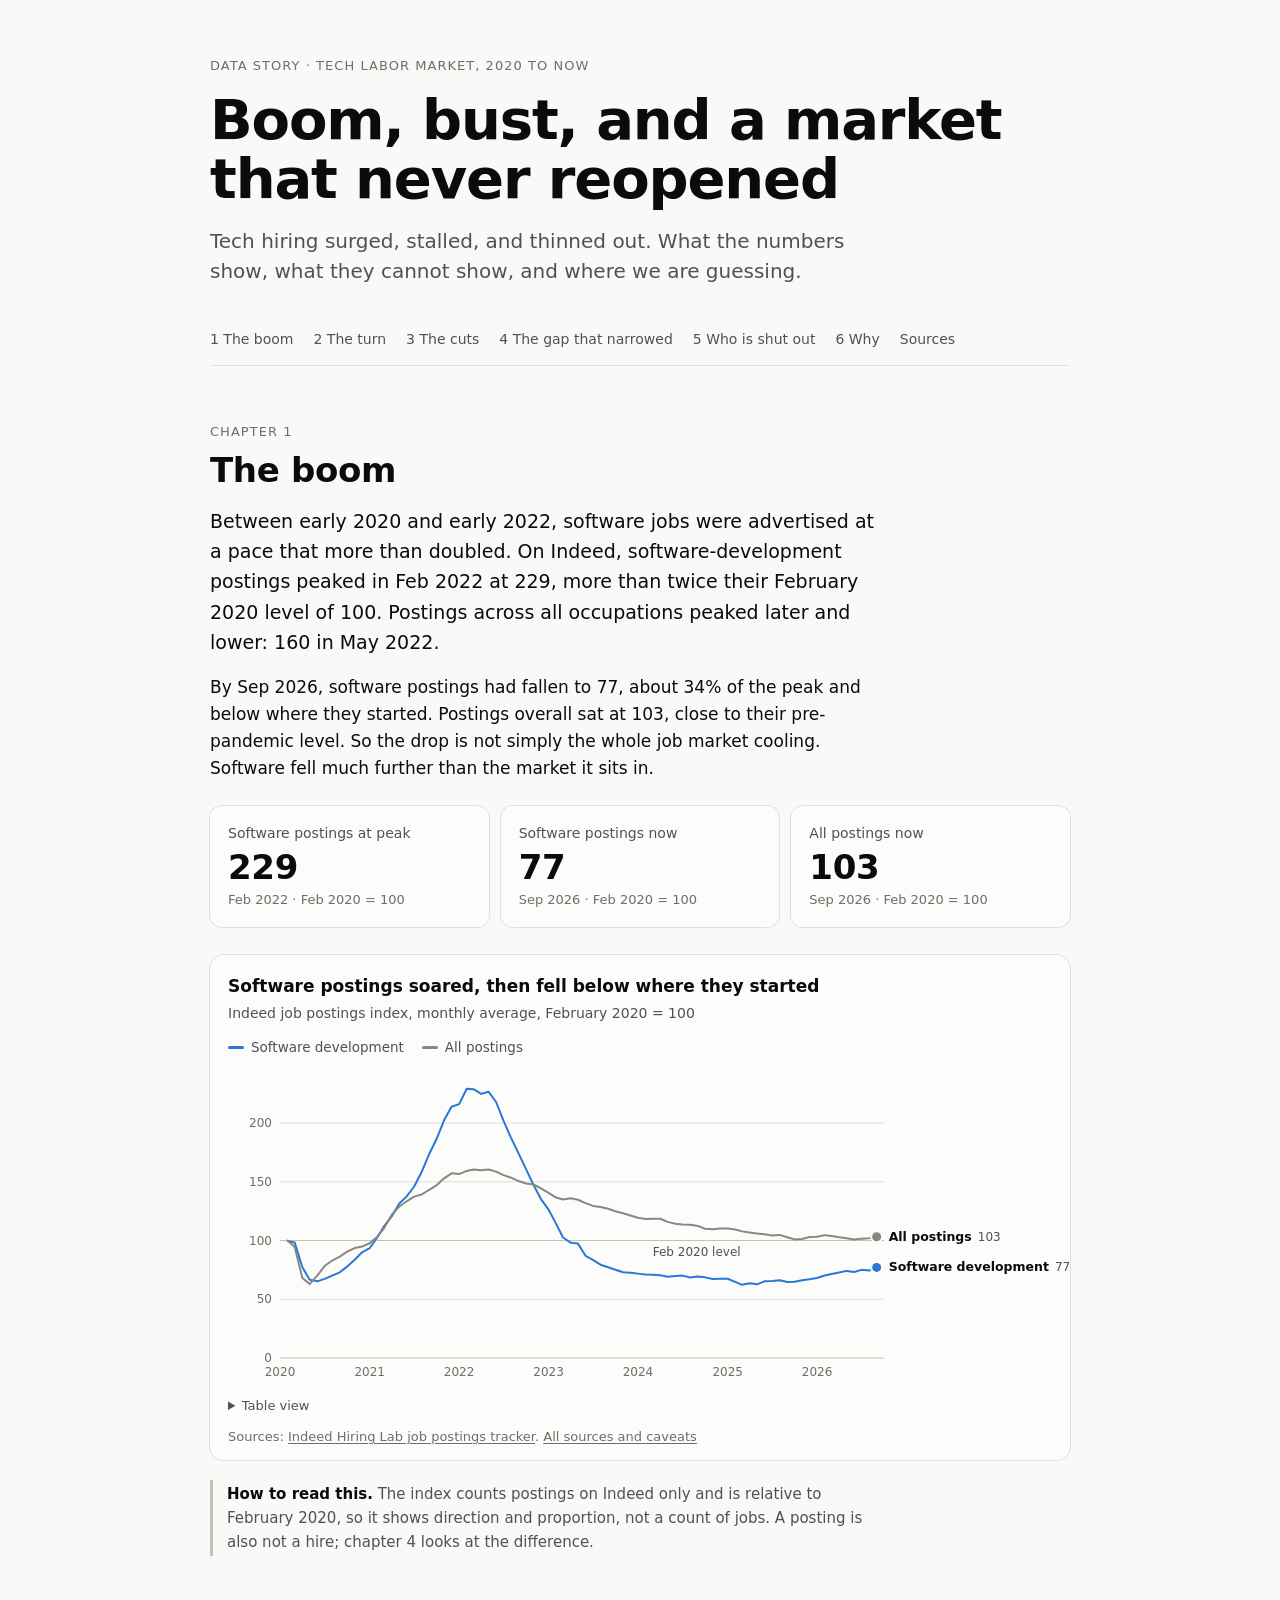
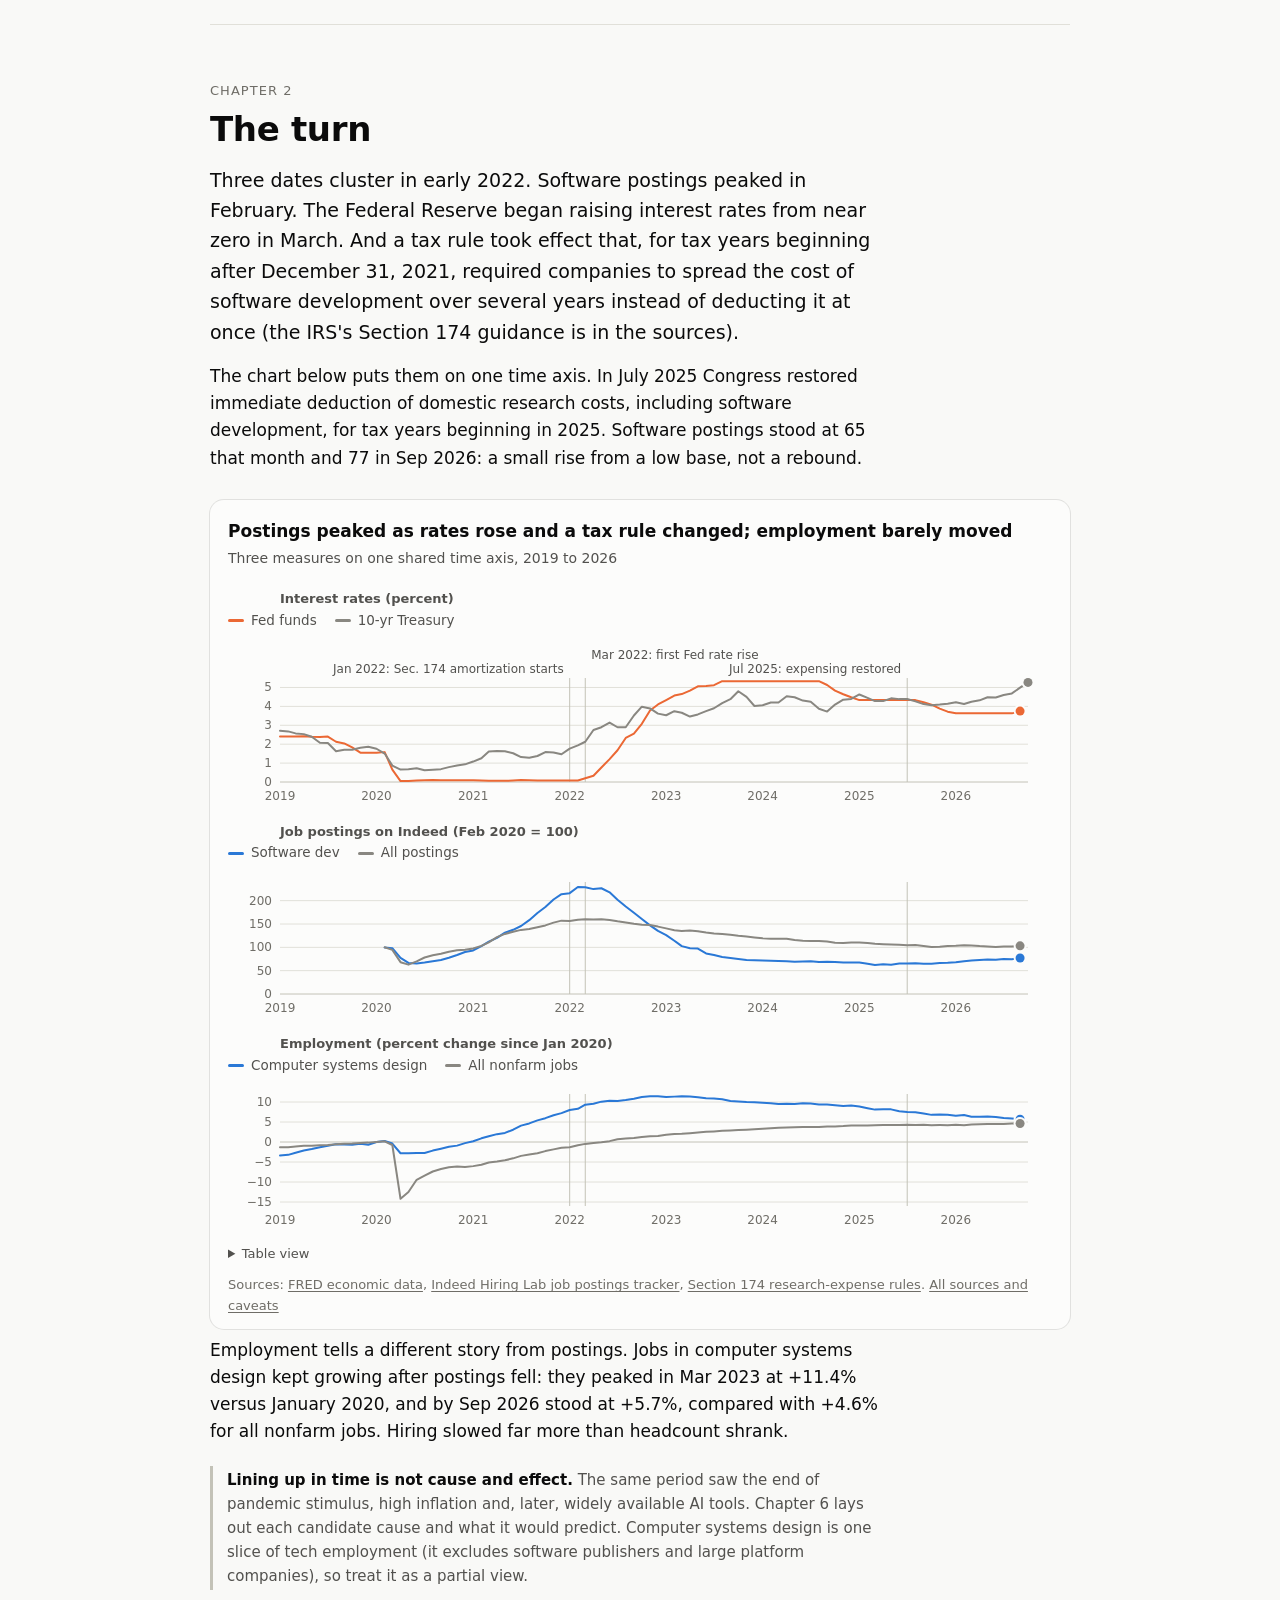
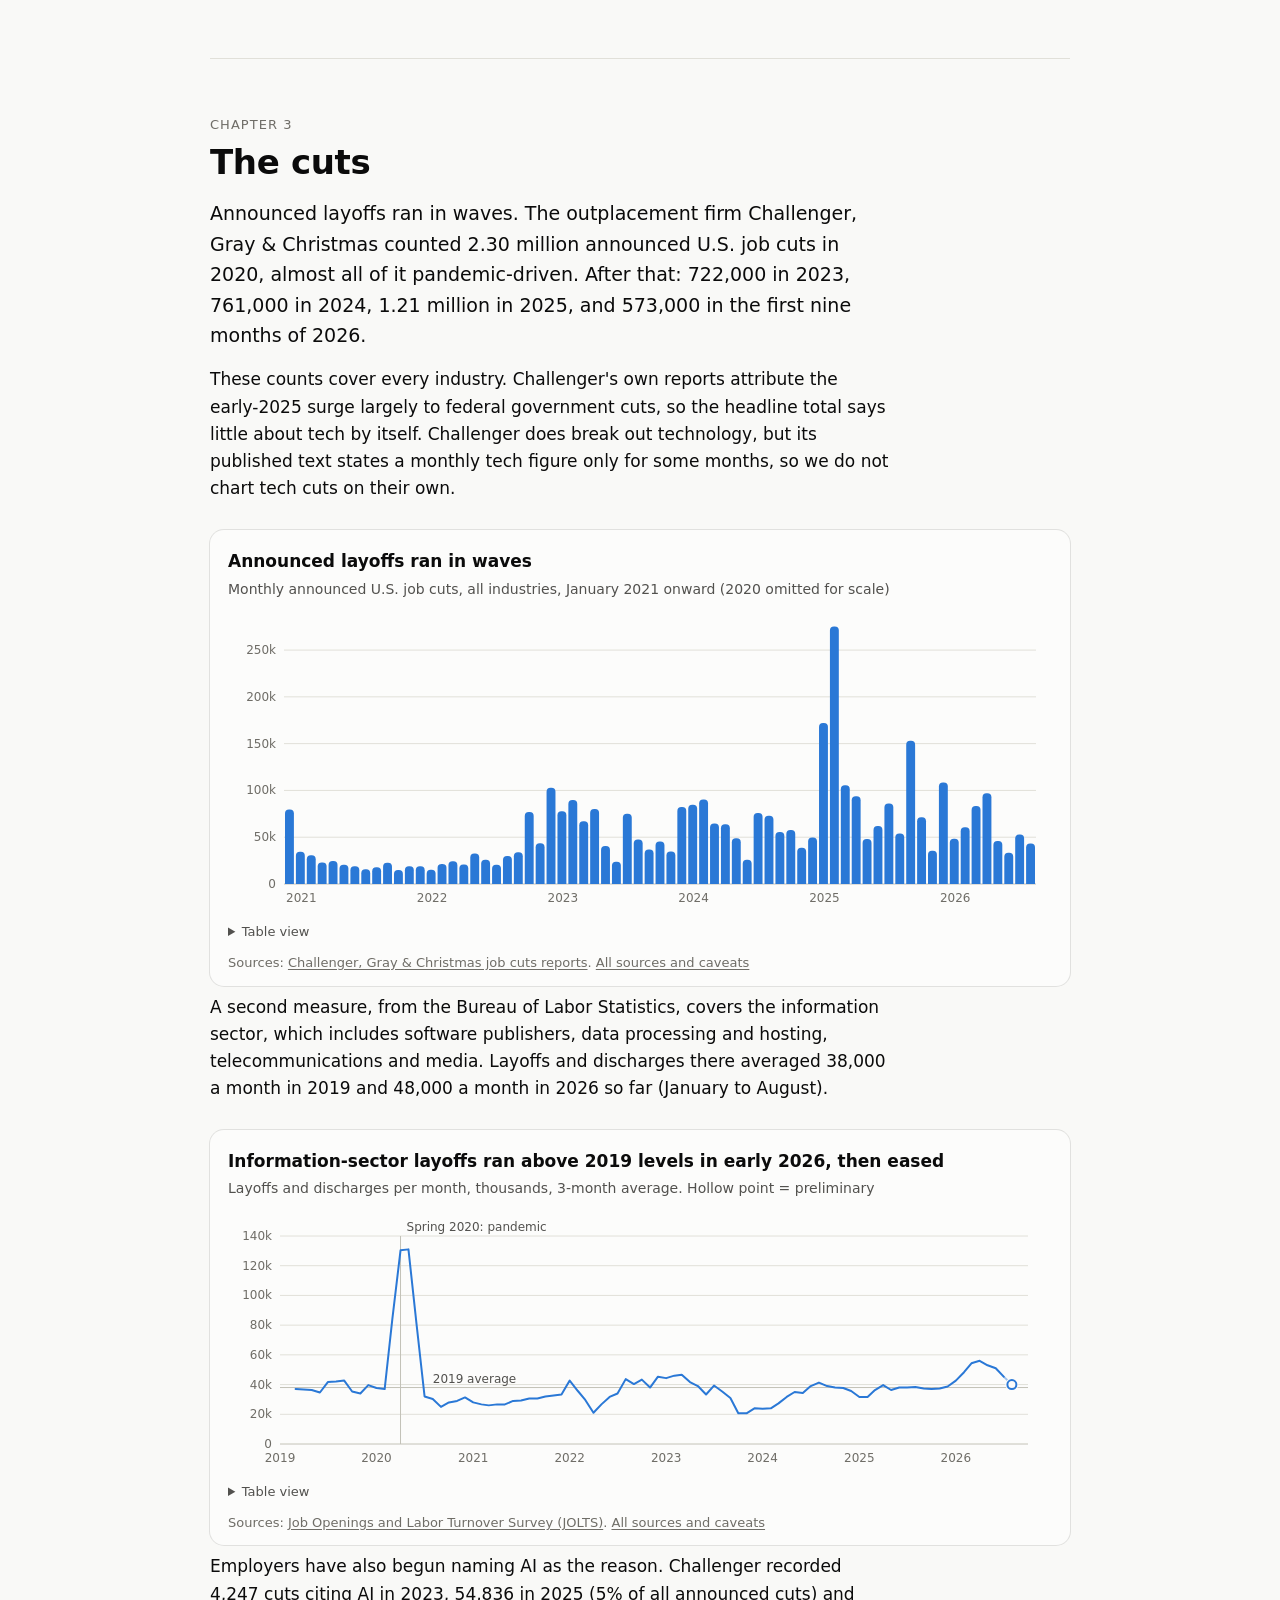
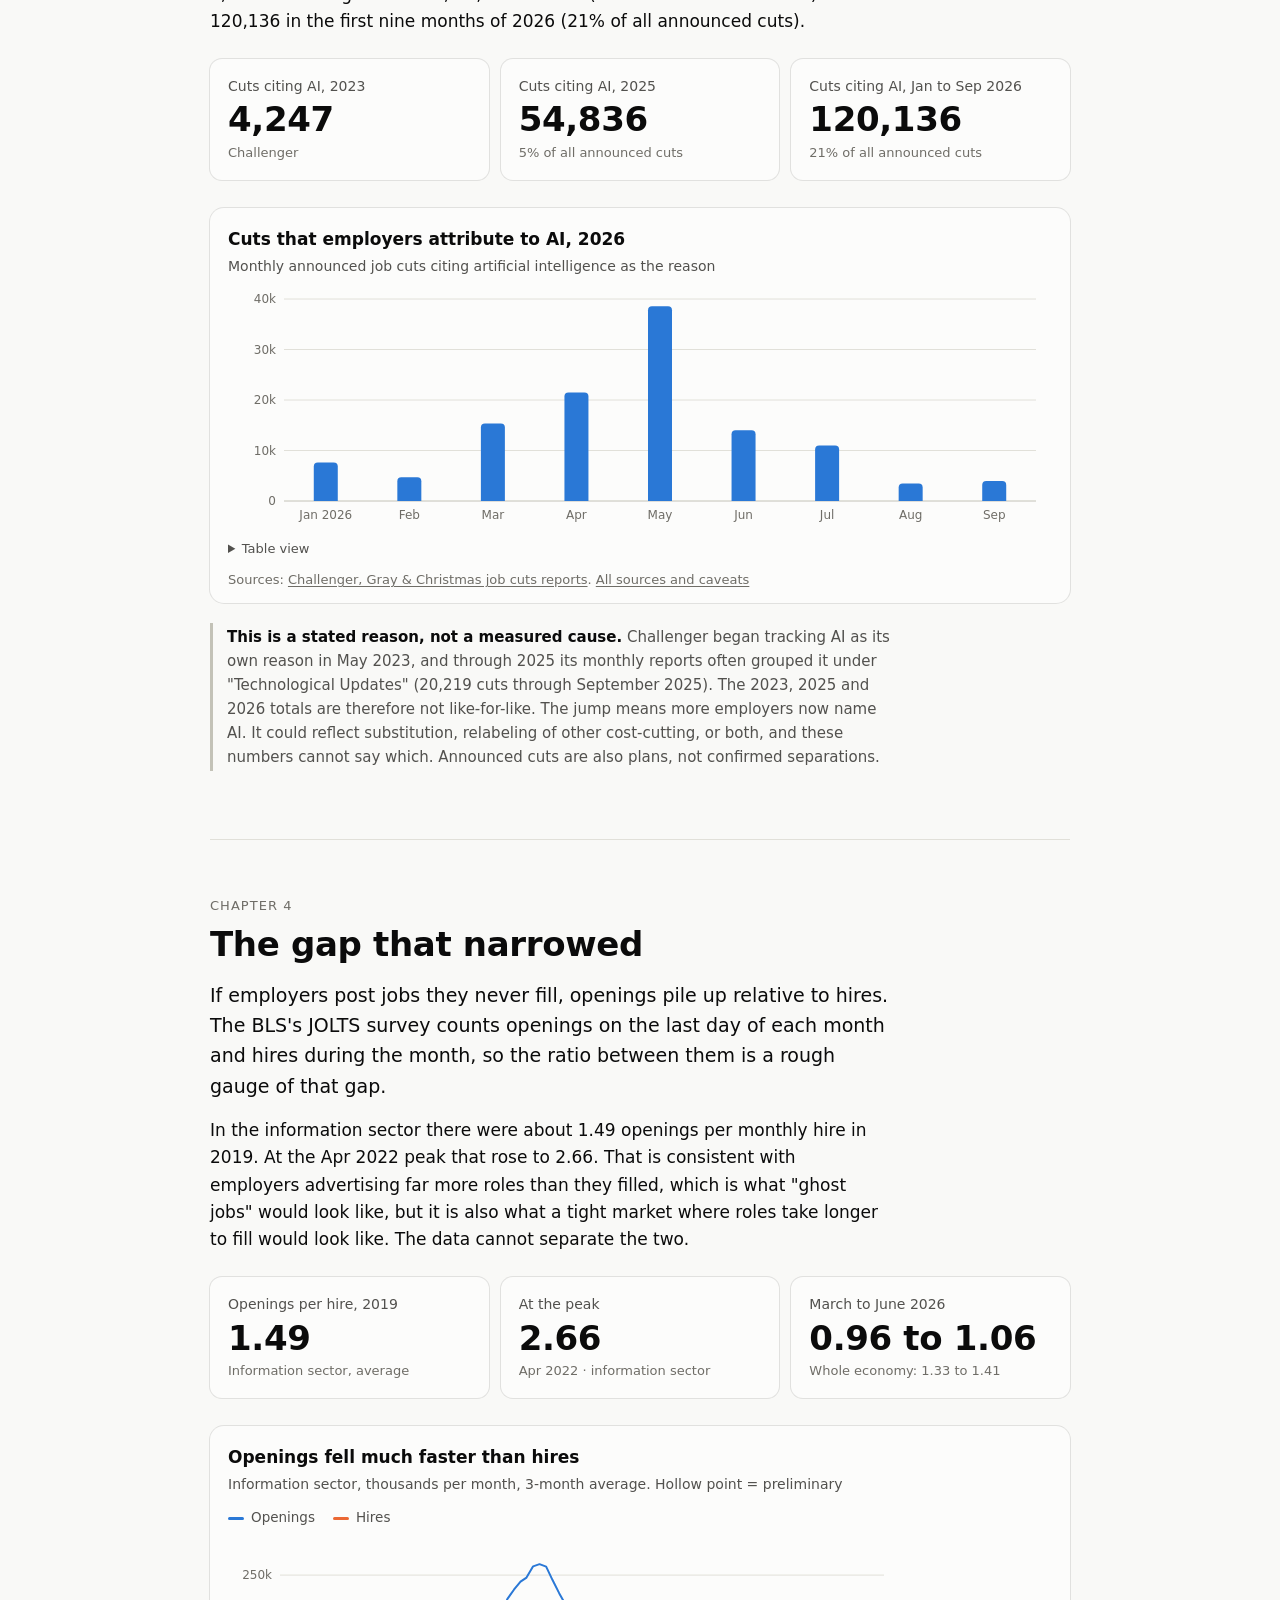
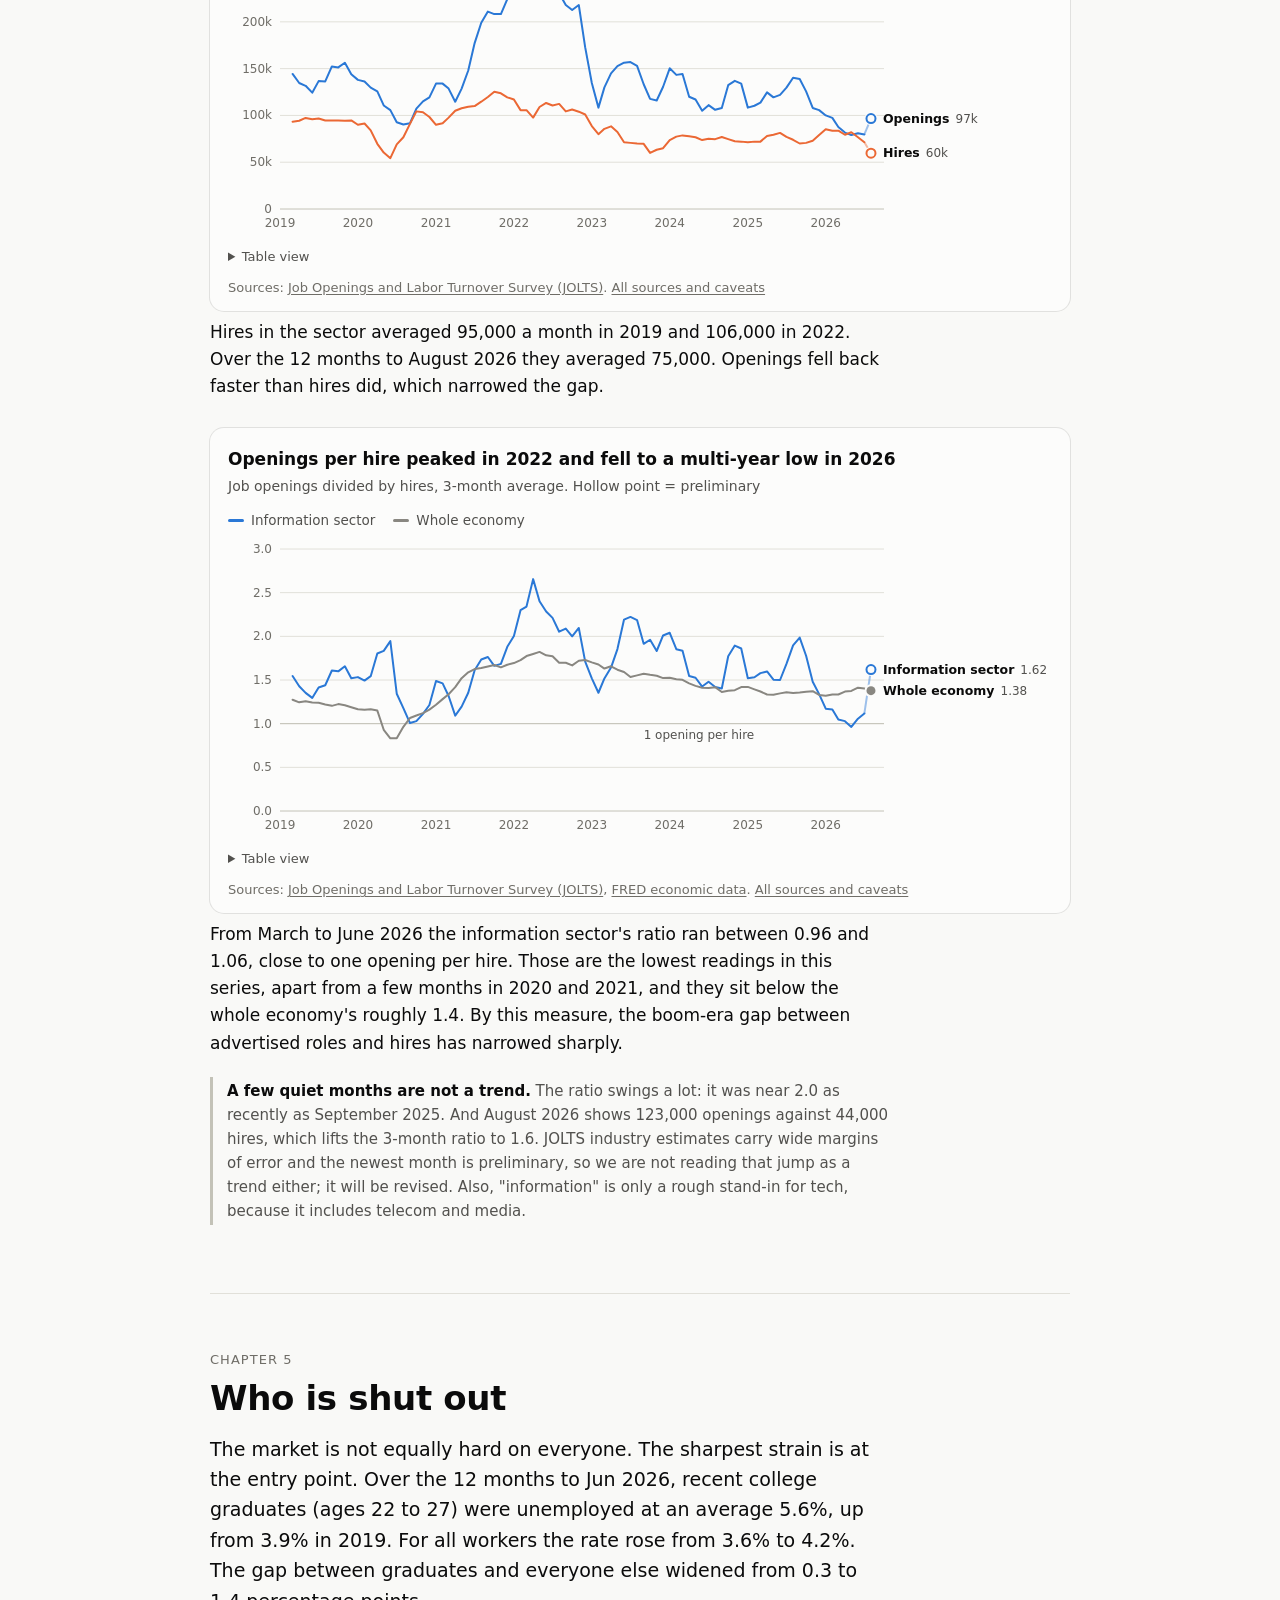
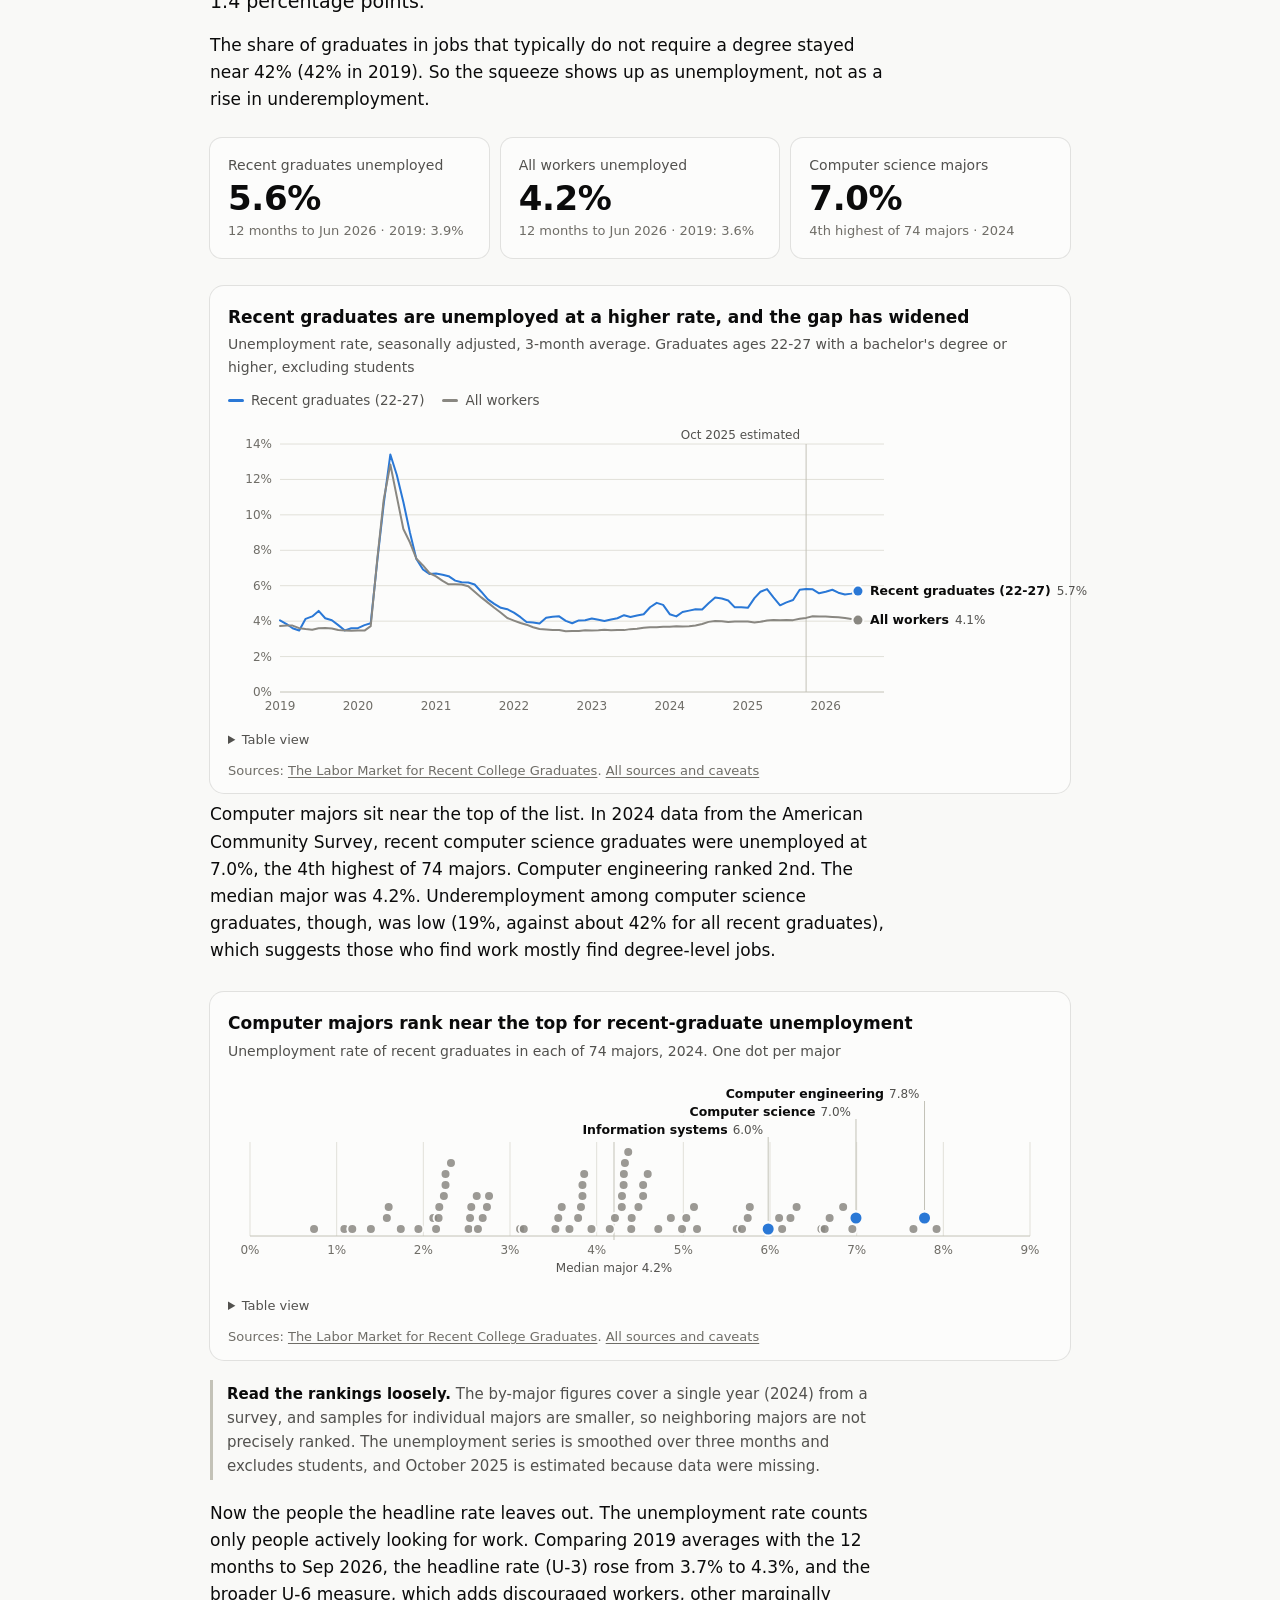
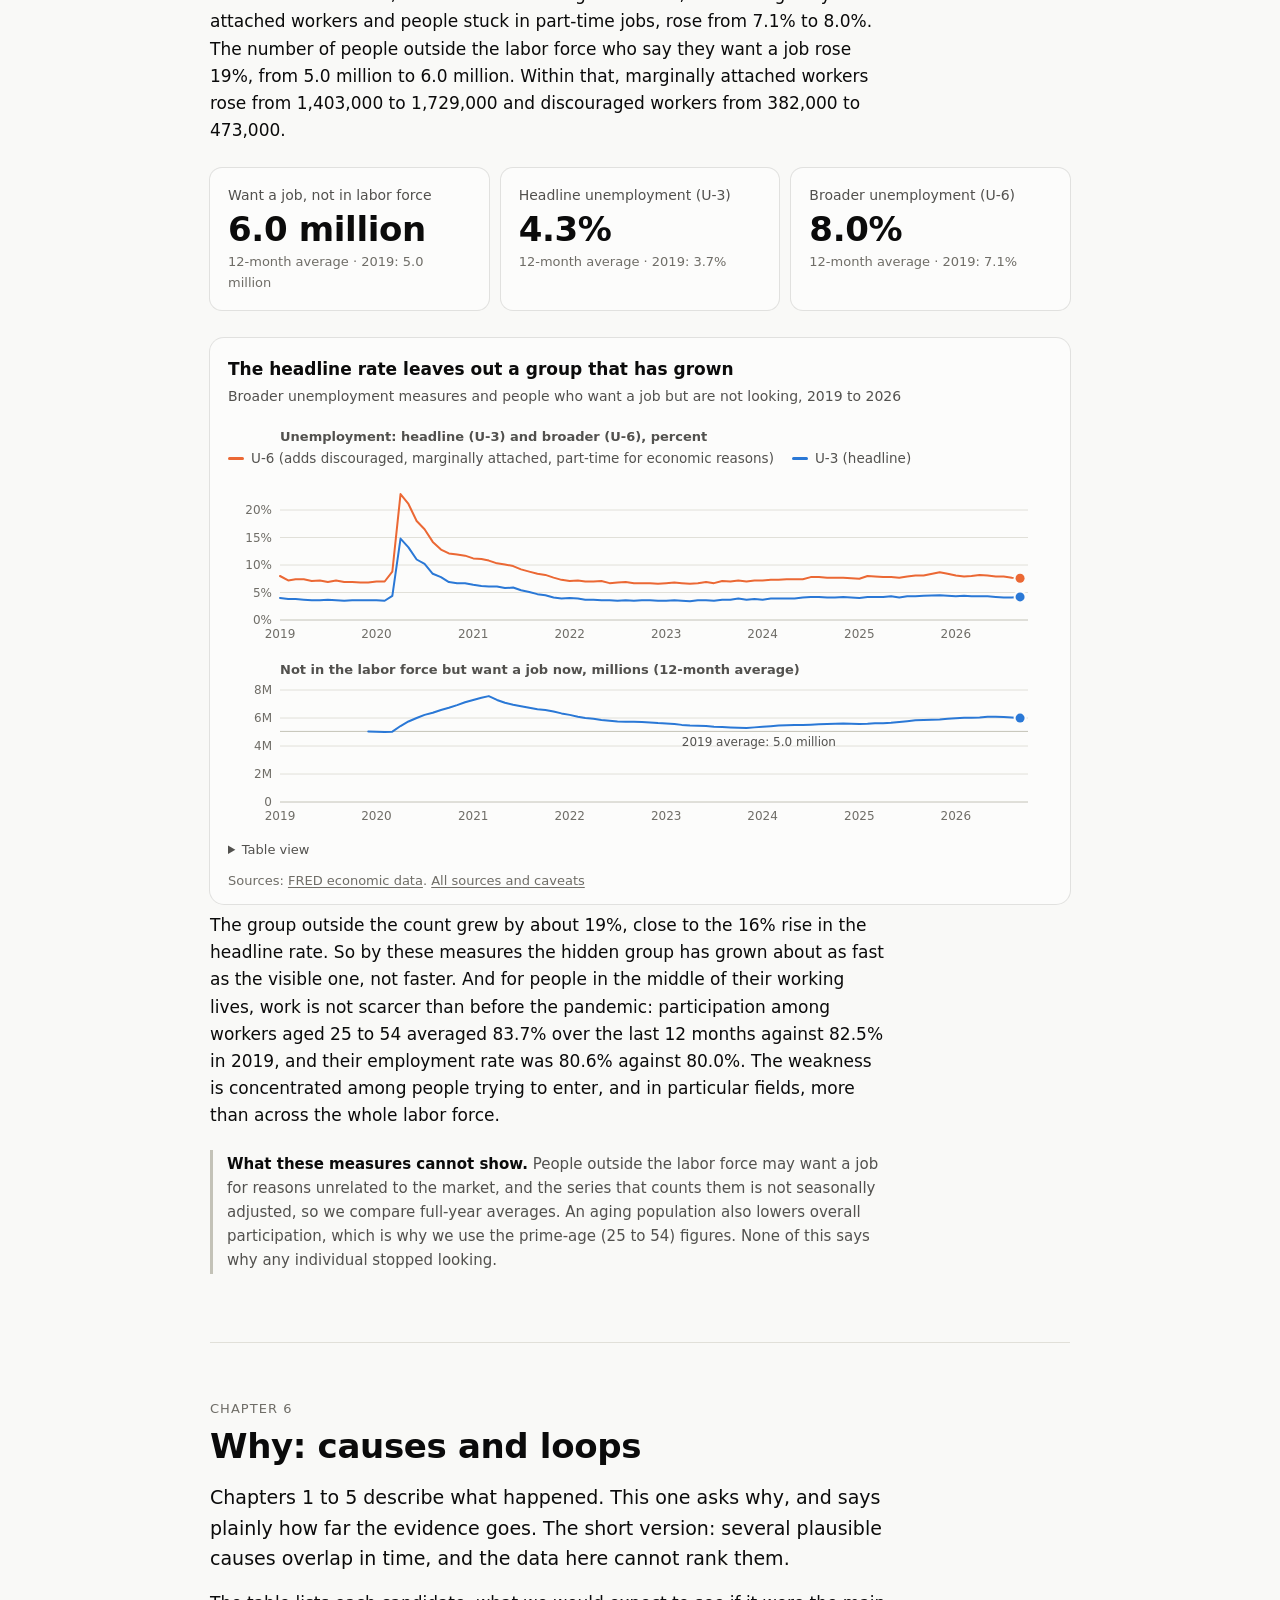
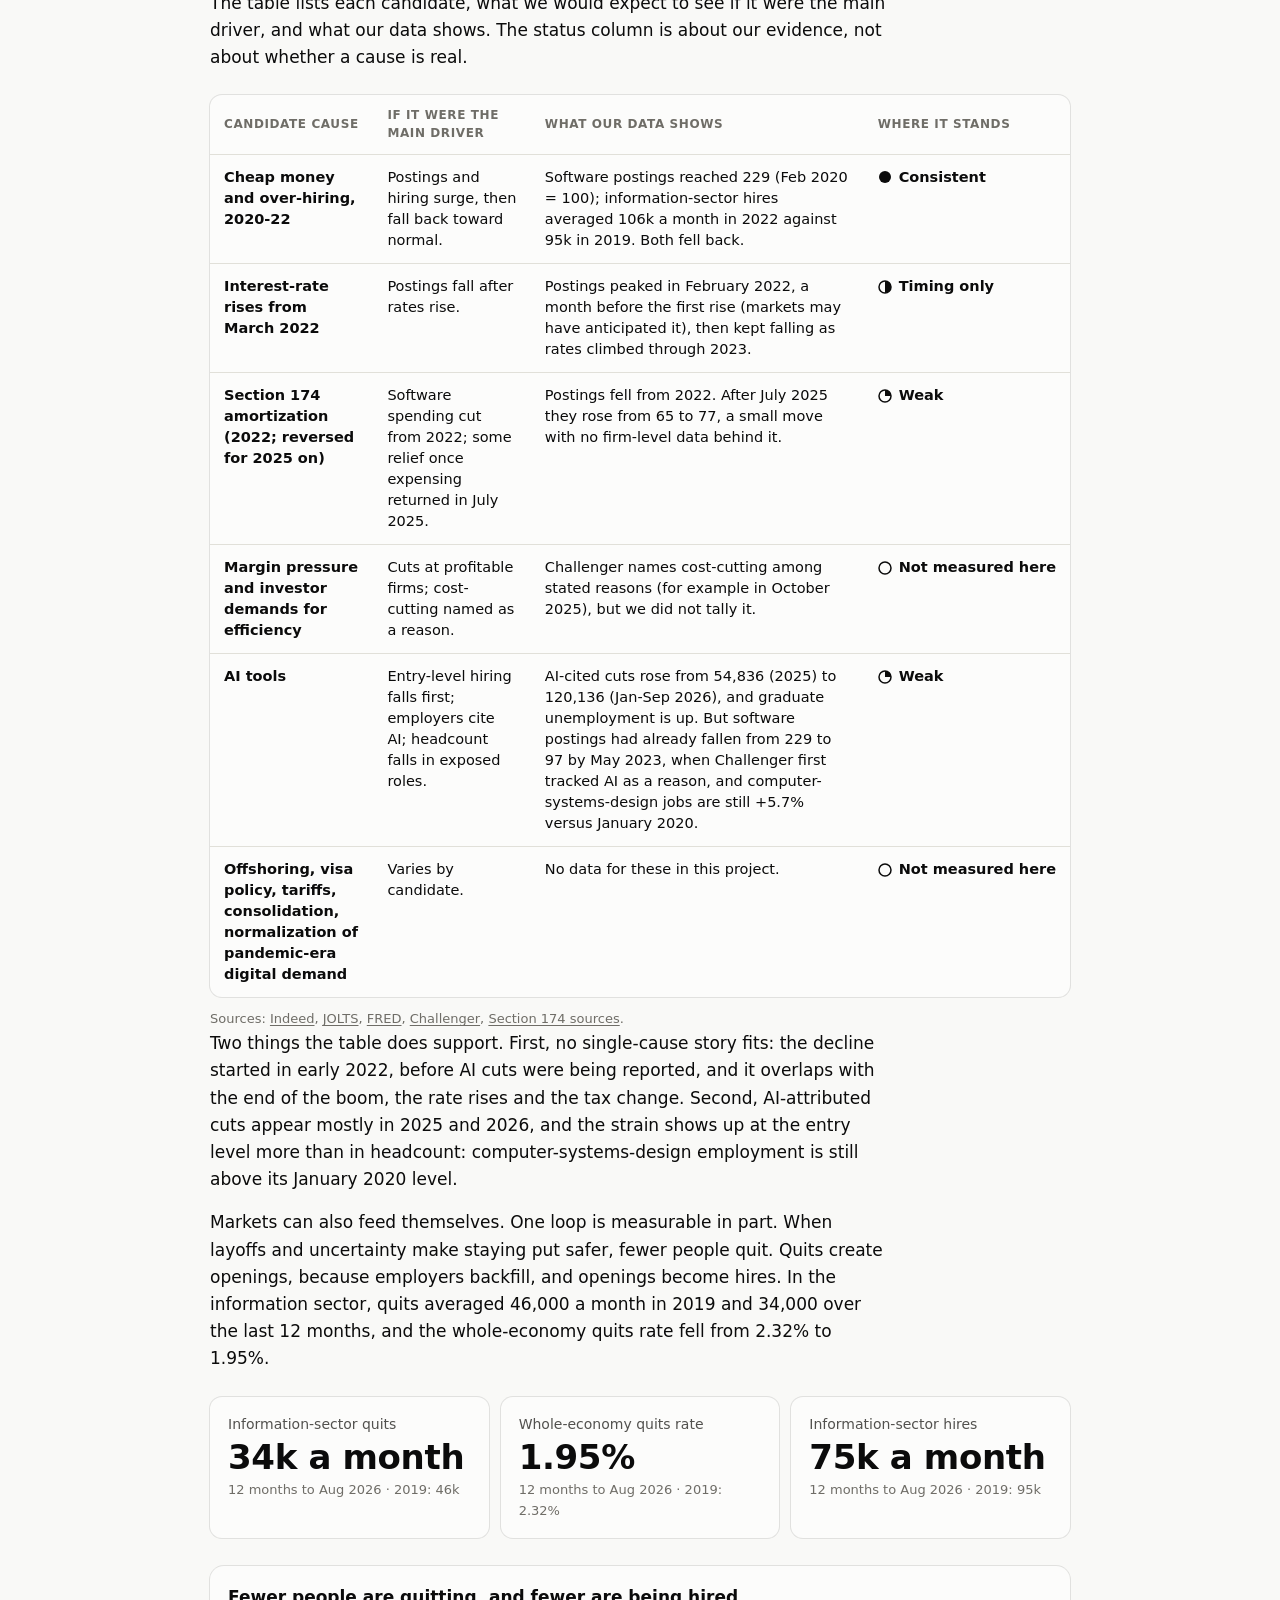
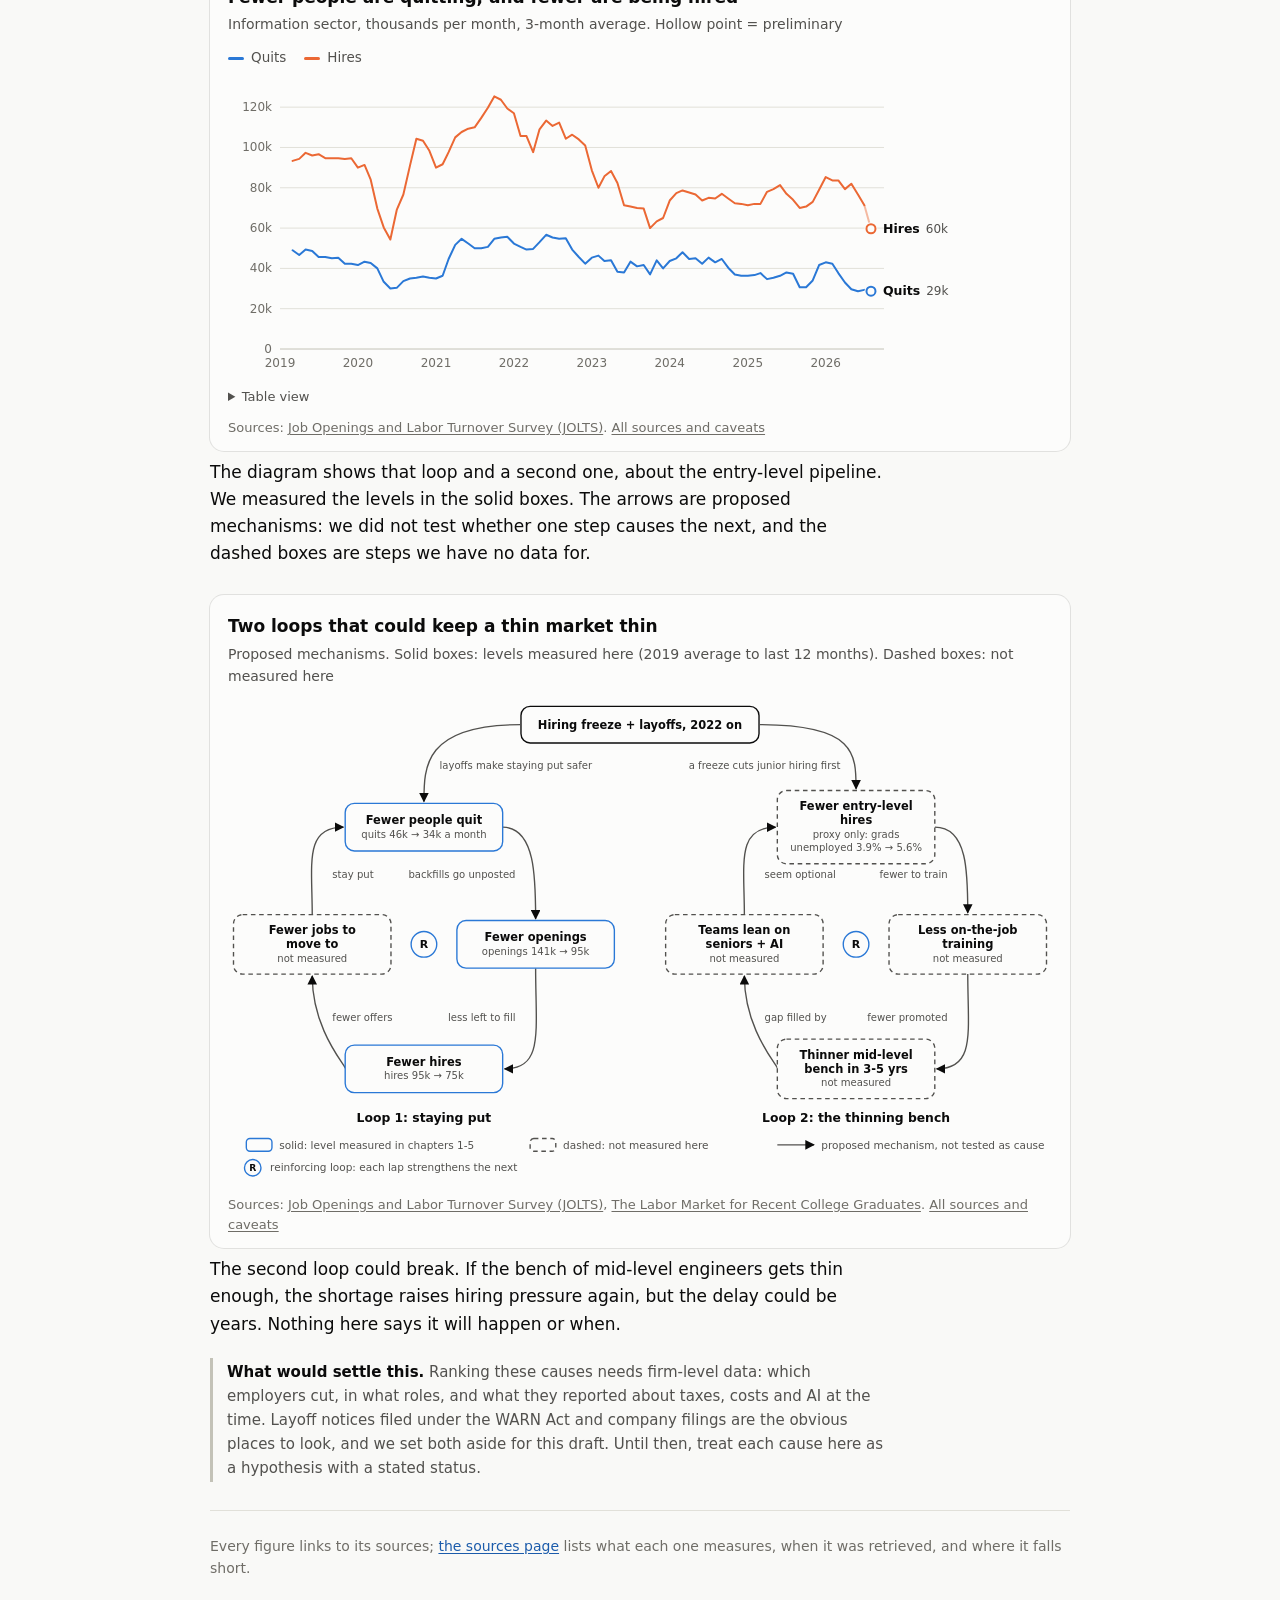
==== commit ae82da62: "Add chapter 6: causes table, quits chart, and loop diagrams Co-Authored-By: Claude Sonnet 5.5 <norep" ====
--- a/site/index.html
+++ b/site/index.html
@@ -10,7 +10,7 @@
 <h1>Boom, bust, and a market that never reopened</h1>
 <p class="dek">Tech hiring surged, stalled, and thinned out. What the numbers show, what they cannot show, and where we are guessing.</p>
 </header>
-<nav class="nav"><a href="#ch1">1 The boom</a><a href="#ch2">2 The turn</a><a href="#ch3">3 The cuts</a><a href="#ch4">4 The gap that narrowed</a><a href="#ch5">5 Who is shut out</a><a href="sources.html">Sources</a></nav>
+<nav class="nav"><a href="#ch1">1 The boom</a><a href="#ch2">2 The turn</a><a href="#ch3">3 The cuts</a><a href="#ch4">4 The gap that narrowed</a><a href="#ch5">5 Who is shut out</a><a href="#ch6">6 Why</a><a href="sources.html">Sources</a></nav>
 <section class="chapter" id="ch1"><p class="chap-num">Chapter 1</p><h2>The boom</h2><div class="prose"><p class="lede">Between early 2020 and early 2022, software jobs were advertised at a pace that more than doubled. On Indeed, software-development postings peaked in Feb 2022 at 229, more than twice their February 2020 level of 100. Postings across all occupations peaked later and lower: 160 in May 2022.</p>
 <p>By Sep 2026, software postings had fallen to 77, about 34% of the peak and below where they started. Postings overall sat at 103, close to their pre-pandemic level. So the drop is not simply the whole job market cooling. Software fell much further than the market it sits in.</p></div><div class="kpis"><div class="tile"><div class="lab">Software postings at peak</div><div class="val">229</div><div class="sub">Feb 2022 · Feb 2020 = 100</div></div><div class="tile"><div class="lab">Software postings now</div><div class="val">77</div><div class="sub">Sep 2026 · Feb 2020 = 100</div></div><div class="tile"><div class="lab">All postings now</div><div class="val">103</div><div class="sub">Sep 2026 · Feb 2020 = 100</div></div></div><figure><figcaption class="title">Software postings soared, then fell below where they started</figcaption><figcaption class="sub">Indeed job postings index, monthly average, February 2020 = 100</figcaption><div id="fig-postings"></div><p class="src">Sources: <a href="sources.html#indeed_hl">Indeed Hiring Lab job postings tracker</a>. <a href="sources.html">All sources and caveats</a></p></figure><div class="prose"><p class="caveat"><strong>How to read this.</strong> The index counts postings on Indeed only and is relative to February 2020, so it shows direction and proportion, not a count of jobs. A posting is also not a hire; chapter 4 looks at the difference.</p></div></section>
 <section class="chapter" id="ch2"><p class="chap-num">Chapter 2</p><h2>The turn</h2><div class="prose"><p class="lede">Three dates cluster in early 2022. Software postings peaked in February. The Federal Reserve began raising interest rates from near zero in March. And a tax rule took effect that, for tax years beginning after December 31, 2021, required companies to spread the cost of software development over several years instead of deducting it at once (the IRS's Section 174 guidance is in the sources).</p>
@@ -25,11 +25,14 @@
 <p>The share of graduates in jobs that typically do not require a degree stayed near 42% (42% in 2019). So the squeeze shows up as unemployment, not as a rise in underemployment.</p></div><div class="kpis"><div class="tile"><div class="lab">Recent graduates unemployed</div><div class="val">5.6%</div><div class="sub">12 months to Jun 2026 · 2019: 3.9%</div></div><div class="tile"><div class="lab">All workers unemployed</div><div class="val">4.2%</div><div class="sub">12 months to Jun 2026 · 2019: 3.6%</div></div><div class="tile"><div class="lab">Computer science majors</div><div class="val">7.0%</div><div class="sub">4th highest of 74 majors · 2024</div></div></div><figure><figcaption class="title">Recent graduates are unemployed at a higher rate, and the gap has widened</figcaption><figcaption class="sub">Unemployment rate, seasonally adjusted, 3-month average. Graduates ages 22-27 with a bachelor&#x27;s degree or higher, excluding students</figcaption><div id="fig-grads"></div><p class="src">Sources: <a href="sources.html#nyfed_college">The Labor Market for Recent College Graduates</a>. <a href="sources.html">All sources and caveats</a></p></figure><div class="prose"><p>Computer majors sit near the top of the list. In 2024 data from the American Community Survey, recent computer science graduates were unemployed at 7.0%, the 4th highest of 74 majors. Computer engineering ranked 2nd. The median major was 4.2%. Underemployment among computer science graduates, though, was low (19%, against about 42% for all recent graduates), which suggests those who find work mostly find degree-level jobs.</p></div><figure><figcaption class="title">Computer majors rank near the top for recent-graduate unemployment</figcaption><figcaption class="sub">Unemployment rate of recent graduates in each of 74 majors, 2024. One dot per major</figcaption><div id="fig-majors"></div><p class="src">Sources: <a href="sources.html#nyfed_college">The Labor Market for Recent College Graduates</a>. <a href="sources.html">All sources and caveats</a></p></figure><div class="prose"><p class="caveat"><strong>Read the rankings loosely.</strong> The by-major figures cover a single year (2024) from a survey, and samples for individual majors are smaller, so neighboring majors are not precisely ranked. The unemployment series is smoothed over three months and excludes students, and October 2025 is estimated because data were missing.</p>
 <p>Now the people the headline rate leaves out. The unemployment rate counts only people actively looking for work. Comparing 2019 averages with the 12 months to Sep 2026, the headline rate (U-3) rose from 3.7% to 4.3%, and the broader U-6 measure, which adds discouraged workers, other marginally attached workers and people stuck in part-time jobs, rose from 7.1% to 8.0%. The number of people outside the labor force who say they want a job rose 19%, from 5.0 million to 6.0 million. Within that, marginally attached workers rose from 1,403,000 to 1,729,000 and discouraged workers from 382,000 to 473,000.</p></div><div class="kpis"><div class="tile"><div class="lab">Want a job, not in labor force</div><div class="val">6.0 million</div><div class="sub">12-month average · 2019: 5.0 million</div></div><div class="tile"><div class="lab">Headline unemployment (U-3)</div><div class="val">4.3%</div><div class="sub">12-month average · 2019: 3.7%</div></div><div class="tile"><div class="lab">Broader unemployment (U-6)</div><div class="val">8.0%</div><div class="sub">12-month average · 2019: 7.1%</div></div></div><figure><figcaption class="title">The headline rate leaves out a group that has grown</figcaption><figcaption class="sub">Broader unemployment measures and people who want a job but are not looking, 2019 to 2026</figcaption><div id="fig-broad"></div><p class="src">Sources: <a href="sources.html#fred">FRED economic data</a>. <a href="sources.html">All sources and caveats</a></p></figure><div class="prose"><p>The group outside the count grew by about 19%, close to the 16% rise in the headline rate. So by these measures the hidden group has grown about as fast as the visible one, not faster. And for people in the middle of their working lives, work is not scarcer than before the pandemic: participation among workers aged 25 to 54 averaged 83.7% over the last 12 months against 82.5% in 2019, and their employment rate was 80.6% against 80.0%. The weakness is concentrated among people trying to enter, and in particular fields, more than across the whole labor force.</p>
 <p class="caveat"><strong>What these measures cannot show.</strong> People outside the labor force may want a job for reasons unrelated to the market, and the series that counts them is not seasonally adjusted, so we compare full-year averages. An aging population also lowers overall participation, which is why we use the prime-age (25 to 54) figures. None of this says why any individual stopped looking.</p></div></section>
-<div class="next prose"><strong>Still to come.</strong> Chapter 6 maps the causes and feedback loops. This draft stops after chapter 5.</div>
+<section class="chapter" id="ch6"><p class="chap-num">Chapter 6</p><h2>Why: causes and loops</h2><div class="prose"><p class="lede">Chapters 1 to 5 describe what happened. This one asks why, and says plainly how far the evidence goes. The short version: several plausible causes overlap in time, and the data here cannot rank them.</p>
+<p>The table lists each candidate, what we would expect to see if it were the main driver, and what our data shows. The status column is about our evidence, not about whether a cause is real.</p></div><p class="hint prose" style="margin-bottom:-14px">Swipe the table sideways to see every column.</p><div class="table-wrap"><table class="causes"><thead><tr><th>Candidate cause</th><th>If it were the main driver</th><th>What our data shows</th><th>Where it stands</th></tr></thead><tbody><tr><td>Cheap money and over-hiring, 2020-22</td><td>Postings and hiring surge, then fall back toward normal.</td><td>Software postings reached 229 (Feb 2020 = 100); information-sector hires averaged 106k a month in 2022 against 95k in 2019. Both fell back.</td><td><span class="badge"><svg viewBox="0 0 14 14" width="14" height="14" aria-hidden="true"><circle cx="7" cy="7" r="6" fill="currentColor"/></svg>Consistent</span></td></tr><tr><td>Interest-rate rises from March 2022</td><td>Postings fall after rates rise.</td><td>Postings peaked in February 2022, a month before the first rise (markets may have anticipated it), then kept falling as rates climbed through 2023.</td><td><span class="badge"><svg viewBox="0 0 14 14" width="14" height="14" aria-hidden="true"><circle cx="7" cy="7" r="6" fill="none" stroke="currentColor" stroke-width="1.5"/><path d="M7,1 A6,6 0 0 1 7,13 Z" fill="currentColor"/></svg>Timing only</span></td></tr><tr><td>Section 174 amortization (2022; reversed for 2025 on)</td><td>Software spending cut from 2022; some relief once expensing returned in July 2025.</td><td>Postings fell from 2022. After July 2025 they rose from 65 to 77, a small move with no firm-level data behind it.</td><td><span class="badge"><svg viewBox="0 0 14 14" width="14" height="14" aria-hidden="true"><circle cx="7" cy="7" r="6" fill="none" stroke="currentColor" stroke-width="1.5"/><path d="M7,7 L7,1 A6,6 0 0 1 13,7 Z" fill="currentColor"/></svg>Weak</span></td></tr><tr><td>Margin pressure and investor demands for efficiency</td><td>Cuts at profitable firms; cost-cutting named as a reason.</td><td>Challenger names cost-cutting among stated reasons (for example in October 2025), but we did not tally it.</td><td><span class="badge"><svg viewBox="0 0 14 14" width="14" height="14" aria-hidden="true"><circle cx="7" cy="7" r="6" fill="none" stroke="currentColor" stroke-width="1.5"/></svg>Not measured here</span></td></tr><tr><td>AI tools</td><td>Entry-level hiring falls first; employers cite AI; headcount falls in exposed roles.</td><td>AI-cited cuts rose from 54,836 (2025) to 120,136 (Jan-Sep 2026), and graduate unemployment is up. But software postings had already fallen from 229 to 97 by May 2023, when Challenger first tracked AI as a reason, and computer-systems-design jobs are still +5.7% versus January 2020.</td><td><span class="badge"><svg viewBox="0 0 14 14" width="14" height="14" aria-hidden="true"><circle cx="7" cy="7" r="6" fill="none" stroke="currentColor" stroke-width="1.5"/><path d="M7,7 L7,1 A6,6 0 0 1 13,7 Z" fill="currentColor"/></svg>Weak</span></td></tr><tr><td>Offshoring, visa policy, tariffs, consolidation, normalization of pandemic-era digital demand</td><td>Varies by candidate.</td><td>No data for these in this project.</td><td><span class="badge"><svg viewBox="0 0 14 14" width="14" height="14" aria-hidden="true"><circle cx="7" cy="7" r="6" fill="none" stroke="currentColor" stroke-width="1.5"/></svg>Not measured here</span></td></tr></tbody></table></div><div class="prose"><p class="src" style="margin-top:-12px">Sources: <a href="sources.html#indeed_hl">Indeed</a>, <a href="sources.html#bls_jolts">JOLTS</a>, <a href="sources.html#fred">FRED</a>, <a href="sources.html#challenger">Challenger</a>, <a href="sources.html#sec174">Section 174 sources</a>.</p><p>Two things the table does support. First, no single-cause story fits: the decline started in early 2022, before AI cuts were being reported, and it overlaps with the end of the boom, the rate rises and the tax change. Second, AI-attributed cuts appear mostly in 2025 and 2026, and the strain shows up at the entry level more than in headcount: computer-systems-design employment is still above its January 2020 level.</p>
+<p>Markets can also feed themselves. One loop is measurable in part. When layoffs and uncertainty make staying put safer, fewer people quit. Quits create openings, because employers backfill, and openings become hires. In the information sector, quits averaged 46,000 a month in 2019 and 34,000 over the last 12 months, and the whole-economy quits rate fell from 2.32% to 1.95%.</p></div><div class="kpis"><div class="tile"><div class="lab">Information-sector quits</div><div class="val">34k a month</div><div class="sub">12 months to Aug 2026 · 2019: 46k</div></div><div class="tile"><div class="lab">Whole-economy quits rate</div><div class="val">1.95%</div><div class="sub">12 months to Aug 2026 · 2019: 2.32%</div></div><div class="tile"><div class="lab">Information-sector hires</div><div class="val">75k a month</div><div class="sub">12 months to Aug 2026 · 2019: 95k</div></div></div><figure><figcaption class="title">Fewer people are quitting, and fewer are being hired</figcaption><figcaption class="sub">Information sector, thousands per month, 3-month average. Hollow point = preliminary</figcaption><div id="fig-quits"></div><p class="src">Sources: <a href="sources.html#bls_jolts">Job Openings and Labor Turnover Survey (JOLTS)</a>. <a href="sources.html">All sources and caveats</a></p></figure><div class="prose"><p>The diagram shows that loop and a second one, about the entry-level pipeline. We measured the levels in the solid boxes. The arrows are proposed mechanisms: we did not test whether one step causes the next, and the dashed boxes are steps we have no data for.</p></div><figure><figcaption class="title">Two loops that could keep a thin market thin</figcaption><figcaption class="sub">Proposed mechanisms. Solid boxes: levels measured here (2019 average to last 12 months). Dashed boxes: not measured here</figcaption><div class="loops"><p class="hint">Swipe sideways to see loop 2.</p><div class="scroll"><svg viewBox="0 0 900 530" role="img" aria-label="Two reinforcing loops. Staying put: fewer people quit, so fewer openings, so fewer hires, so fewer jobs to move to, so people stay put. Thinning bench: fewer entry-level hires, less on-the-job training, a thinner mid-level bench in three to five years, teams lean on seniors and AI, so juniors look optional."><defs><marker id="ar" viewBox="0 0 10 10" refX="9" refY="5" markerWidth="7" markerHeight="7" orient="auto-start-reverse"><path d="M0,0 L10,5 L0,10 z" fill="currentColor"/></marker></defs><rect class="shock" x="320" y="8" width="260" height="40" rx="10"/><text class="nt" x="450" y="33" text-anchor="middle">Hiring freeze + layoffs, 2022 on</text><path class="edge" d="M320,28 C214,28 214,74 214,112" marker-end="url(#ar)"/><path class="edge" d="M580,28 C686,28 686,60 686,98" marker-end="url(#ar)"/><text class="el" x="231" y="76" text-anchor="start">layoffs make staying put safer</text><text class="el" x="669" y="76" text-anchor="end">a freeze cuts junior hiring first</text><path class="edge" d="M300.0,140 C336,140 336,197.0 336,240.0" marker-end="url(#ar)"/><path class="edge" d="M336,294.0 C336,364 345.0,404 302.0,404" marker-end="url(#ar)"/><path class="edge" d="M128.0,404 C132,404 92,364 92,302.5" marker-end="url(#ar)"/><path class="edge" d="M92,235.5 C92,180 83.0,140 126.0,140" marker-end="url(#ar)"/><rect class="node meas" x="128.0" y="114.0" width="172" height="52" rx="10"/><text class="nt" x="214" y="136.5" text-anchor="middle">Fewer people quit</text><text class="ns" x="214" y="151.5" text-anchor="middle">quits 46k → 34k a month</text><rect class="node meas" x="250.0" y="242.0" width="172" height="52" rx="10"/><text class="nt" x="336" y="264.5" text-anchor="middle">Fewer openings</text><text class="ns" x="336" y="279.5" text-anchor="middle">openings 141k → 95k</text><rect class="node meas" x="128.0" y="378.0" width="172" height="52" rx="10"/><text class="nt" x="214" y="400.5" text-anchor="middle">Fewer hires</text><text class="ns" x="214" y="415.5" text-anchor="middle">hires 95k → 75k</text><rect class="node infer" x="6.0" y="235.5" width="172" height="65" rx="10"/><text class="nt" x="92" y="257.0" text-anchor="middle">Fewer jobs to</text><text class="nt" x="92" y="272.0" text-anchor="middle">move to</text><text class="ns" x="92" y="287.0" text-anchor="middle">not measured</text><text class="el" x="314" y="196" text-anchor="end">backfills go unposted</text><text class="el" x="314" y="352" text-anchor="end">less left to fill</text><text class="el" x="114" y="352" text-anchor="start">fewer offers</text><text class="el" x="114" y="196" text-anchor="start">stay put</text><circle class="rr" cx="214" cy="268" r="14"/><text class="rl" x="214" y="272.5">R</text><text class="lt" x="214" y="462" text-anchor="middle">Loop 1: staying put</text><path class="edge" d="M772.0,140 C808,140 808,190.5 808,233.5" marker-end="url(#ar)"/><path class="edge" d="M808,300.5 C808,364 817.0,404 774.0,404" marker-end="url(#ar)"/><path class="edge" d="M600.0,404 C604,404 564,364 564,302.5" marker-end="url(#ar)"/><path class="edge" d="M564,235.5 C564,180 555.0,140 598.0,140" marker-end="url(#ar)"/><rect class="node infer" x="600.0" y="100.0" width="172" height="80" rx="10"/><text class="nt" x="686" y="121.5" text-anchor="middle">Fewer entry-level</text><text class="nt" x="686" y="136.5" text-anchor="middle">hires</text><text class="ns" x="686" y="151.5" text-anchor="middle">proxy only: grads</text><text class="ns" x="686" y="166.5" text-anchor="middle">unemployed 3.9% → 5.6%</text><rect class="node infer" x="722.0" y="235.5" width="172" height="65" rx="10"/><text class="nt" x="808" y="257.0" text-anchor="middle">Less on-the-job</text><text class="nt" x="808" y="272.0" text-anchor="middle">training</text><text class="ns" x="808" y="287.0" text-anchor="middle">not measured</text><rect class="node infer" x="600.0" y="371.5" width="172" height="65" rx="10"/><text class="nt" x="686" y="393.0" text-anchor="middle">Thinner mid-level</text><text class="nt" x="686" y="408.0" text-anchor="middle">bench in 3-5 yrs</text><text class="ns" x="686" y="423.0" text-anchor="middle">not measured</text><rect class="node infer" x="478.0" y="235.5" width="172" height="65" rx="10"/><text class="nt" x="564" y="257.0" text-anchor="middle">Teams lean on</text><text class="nt" x="564" y="272.0" text-anchor="middle">seniors + AI</text><text class="ns" x="564" y="287.0" text-anchor="middle">not measured</text><text class="el" x="786" y="196" text-anchor="end">fewer to train</text><text class="el" x="786" y="352" text-anchor="end">fewer promoted</text><text class="el" x="586" y="352" text-anchor="start">gap filled by</text><text class="el" x="586" y="196" text-anchor="start">seem optional</text><circle class="rr" cx="686" cy="268" r="14"/><text class="rl" x="686" y="272.5">R</text><text class="lt" x="686" y="462" text-anchor="middle">Loop 2: the thinning bench</text><rect class="node meas" x="20" y="480" width="28" height="14" rx="4"/><text class="leg" x="56" y="491">solid: level measured in chapters 1-5</text><rect class="node infer" x="330" y="480" width="28" height="14" rx="4"/><text class="leg" x="366" y="491">dashed: not measured here</text><path class="edge" d="M600,487 L640,487" marker-end="url(#ar)"/><text class="leg" x="648" y="491">proposed mechanism, not tested as cause</text><circle class="rr" cx="27" cy="512" r="9"/><text class="rl" x="27" y="516" style="font-size:10px">R</text><text class="leg" x="46" y="516">reinforcing loop: each lap strengthens the next</text></svg></div></div><p class="src">Sources: <a href="sources.html#bls_jolts">Job Openings and Labor Turnover Survey (JOLTS)</a>, <a href="sources.html#nyfed_college">The Labor Market for Recent College Graduates</a>. <a href="sources.html">All sources and caveats</a></p></figure><div class="prose"><p>The second loop could break. If the bench of mid-level engineers gets thin enough, the shortage raises hiring pressure again, but the delay could be years. Nothing here says it will happen or when.</p>
+<p class="caveat"><strong>What would settle this.</strong> Ranking these causes needs firm-level data: which employers cut, in what roles, and what they reported about taxes, costs and AI at the time. Layoff notices filed under the WARN Act and company filings are the obvious places to look, and we set both aside for this draft. Until then, treat each cause here as a hypothesis with a stated status.</p></div></section>
 <footer>Every figure links to its sources; <a href="sources.html">the sources page</a> lists what each one measures, when it was retrieved, and where it falls short.</footer>
 </div>
 <script src="assets/vendor/d3.min.js"></script>
-<script>window.STORY = {"series": {"indeed_software": {"sources": ["indeed_hl"], "unit": "index, Feb 2020 = 100", "monthly": [["2020-02", 99.652], ["2020-03", 98.216], ["2020-04", 77.403], ["2020-05", 66.547], ["2020-06", 65.239], ["2020-07", 67.336], ["2020-08", 70.08], ["2020-09", 72.945], ["2020-10", 77.784], ["2020-11", 83.617], ["2020-12", 89.966], ["2021-01", 93.411], ["2021-02", 102.63], ["2021-03", 112.237], ["2021-04", 120.434], ["2021-05", 131.35], ["2021-06", 137.537], ["2021-07", 145.738], ["2021-08", 158.234], ["2021-09", 173.655], ["2021-10", 186.343], ["2021-11", 202.495], ["2021-12", 213.845], ["2022-01", 216.077], ["2022-02", 229.203], ["2022-03", 228.746], ["2022-04", 224.766], ["2022-05", 226.646], ["2022-06", 217.873], ["2022-07", 202.036], ["2022-08", 187.367], ["2022-09", 173.942], ["2022-10", 160.712], ["2022-11", 147.103], ["2022-12", 135.278], ["2023-01", 126.316], ["2023-02", 114.16], ["2023-03", 102.552], ["2023-04", 98.184], ["2023-05", 97.353], ["2023-06", 86.951], ["2023-07", 83.526], ["2023-08", 79.405], ["2023-09", 77.283], ["2023-10", 75.145], ["2023-11", 72.991], ["2023-12", 72.481], ["2024-01", 71.806], ["2024-02", 71.111], ["2024-03", 70.77], ["2024-04", 70.359], ["2024-05", 69.132], ["2024-06", 69.873], ["2024-07", 70.118], ["2024-08", 68.442], ["2024-09", 69.364], ["2024-10", 68.631], ["2024-11", 67.3], ["2024-12", 67.413], ["2025-01", 67.446], ["2025-02", 64.841], ["2025-03", 62.292], ["2025-04", 63.531], ["2025-05", 62.668], ["2025-06", 65.357], ["2025-07", 65.443], ["2025-08", 66.12], ["2025-09", 64.754], ["2025-10", 64.937], ["2025-11", 66.229], ["2025-12", 66.932], ["2026-01", 68.124], ["2026-02", 70.272], ["2026-03", 71.55], ["2026-04", 72.815], ["2026-05", 74.138], ["2026-06", 73.16], ["2026-07", 75.016], ["2026-08", 74.387], ["2026-09", 77.101]]}, "indeed_all": {"sources": ["indeed_hl"], "unit": "index, Feb 2020 = 100", "monthly": [["2020-02", 100.049], ["2020-03", 94.519], ["2020-04", 68.198], ["2020-05", 62.899], ["2020-06", 70.052], ["2020-07", 78.258], ["2020-08", 82.956], ["2020-09", 86.307], ["2020-10", 90.462], ["2020-11", 93.538], ["2020-12", 94.839], ["2021-01", 97.682], ["2021-02", 103.218], ["2021-03", 110.586], ["2021-04", 121.964], ["2021-05", 128.692], ["2021-06", 133.375], ["2021-07", 137.358], ["2021-08", 139.129], ["2021-09", 143.123], ["2021-10", 146.983], ["2021-11", 152.915], ["2021-12", 157.172], ["2022-01", 156.498], ["2022-02", 159.195], ["2022-03", 160.376], ["2022-04", 159.816], ["2022-05", 160.418], ["2022-06", 158.609], ["2022-07", 155.669], ["2022-08", 153.448], ["2022-09", 150.596], ["2022-10", 148.516], ["2022-11", 147.735], ["2022-12", 144.421], ["2023-01", 140.582], ["2023-02", 136.574], ["2023-03", 134.952], ["2023-04", 136.025], ["2023-05", 134.689], ["2023-06", 131.806], ["2023-07", 129.425], ["2023-08", 128.504], ["2023-09", 127.039], ["2023-10", 124.936], ["2023-11", 123.255], ["2023-12", 121.277], ["2024-01", 119.378], ["2024-02", 118.206], ["2024-03", 118.576], ["2024-04", 118.514], ["2024-05", 115.855], ["2024-06", 114.22], ["2024-07", 113.66], ["2024-08", 113.355], ["2024-09", 112.417], ["2024-10", 110.051], ["2024-11", 109.494], ["2024-12", 110.269], ["2025-01", 110.153], ["2025-02", 109.304], ["2025-03", 107.762], ["2025-04", 106.76], ["2025-05", 105.886], ["2025-06", 105.302], ["2025-07", 104.305], ["2025-08", 104.765], ["2025-09", 102.797], ["2025-10", 100.953], ["2025-11", 101.342], ["2025-12", 102.905], ["2026-01", 103.268], ["2026-02", 104.574], ["2026-03", 103.863], ["2026-04", 102.678], ["2026-05", 101.941], ["2026-06", 100.768], ["2026-07", 101.592], ["2026-08", 101.882], ["2026-09", 103.238]]}, "info_openings": {"sources": ["bls_jolts"], "unit": "thousands", "monthly": [["2019-01", 143.0], ["2019-02", 138.0], ["2019-03", 152.0], ["2019-04", 114.0], ["2019-05", 129.0], ["2019-06", 130.0], ["2019-07", 151.0], ["2019-08", 128.0], ["2019-09", 178.0], ["2019-10", 148.0], ["2019-11", 143.0], ["2019-12", 141.0], ["2020-01", 130.0], ["2020-02", 138.0], ["2020-03", 121.0], ["2020-04", 118.0], ["2020-05", 93.0], ["2020-06", 106.0], ["2020-07", 79.0], ["2020-08", 86.0], ["2020-09", 110.0], ["2020-10", 126.0], ["2020-11", 109.0], ["2020-12", 123.0], ["2021-01", 170.0], ["2021-02", 109.0], ["2021-03", 107.0], ["2021-04", 128.0], ["2021-05", 151.0], ["2021-06", 165.0], ["2021-07", 216.0], ["2021-08", 216.0], ["2021-09", 201.0], ["2021-10", 208.0], ["2021-11", 216.0], ["2021-12", 249.0], ["2022-01", 238.0], ["2022-02", 242.0], ["2022-03", 262.0], ["2022-04", 274.0], ["2022-05", 249.0], ["2022-06", 254.0], ["2022-07", 231.0], ["2022-08", 207.0], ["2022-09", 216.0], ["2022-10", 215.0], ["2022-11", 223.0], ["2022-12", 80.0], ["2023-01", 101.0], ["2023-02", 144.0], ["2023-03", 145.0], ["2023-04", 146.0], ["2023-05", 167.0], ["2023-06", 156.0], ["2023-07", 148.0], ["2023-08", 155.0], ["2023-09", 97.0], ["2023-10", 101.0], ["2023-11", 150.0], ["2023-12", 141.0], ["2024-01", 160.0], ["2024-02", 129.0], ["2024-03", 144.0], ["2024-04", 87.0], ["2024-05", 120.0], ["2024-06", 108.0], ["2024-07", 105.0], ["2024-08", 105.0], ["2024-09", 114.0], ["2024-10", 178.0], ["2024-11", 119.0], ["2024-12", 105.0], ["2025-01", 101.0], ["2025-02", 125.0], ["2025-03", 115.0], ["2025-04", 134.0], ["2025-05", 109.0], ["2025-06", 123.0], ["2025-07", 157.0], ["2025-08", 141.0], ["2025-09", 119.0], ["2025-10", 117.0], ["2025-11", 88.0], ["2025-12", 112.0], ["2026-01", 100.0], ["2026-02", 80.0], ["2026-03", 83.0], ["2026-04", 82.0], ["2026-05", 72.0], ["2026-06", 89.0], ["2026-07", 78.0], ["2026-08", 123.0]]}, "info_hires": {"sources": ["bls_jolts"], "unit": "thousands", "monthly": [["2019-01", 92.0], ["2019-02", 90.0], ["2019-03", 98.0], ["2019-04", 95.0], ["2019-05", 99.0], ["2019-06", 94.0], ["2019-07", 97.0], ["2019-08", 93.0], ["2019-09", 94.0], ["2019-10", 97.0], ["2019-11", 92.0], ["2019-12", 95.0], ["2020-01", 83.0], ["2020-02", 96.0], ["2020-03", 73.0], ["2020-04", 40.0], ["2020-05", 68.0], ["2020-06", 55.0], ["2020-07", 84.0], ["2020-08", 91.0], ["2020-09", 98.0], ["2020-10", 124.0], ["2020-11", 88.0], ["2020-12", 83.0], ["2021-01", 99.0], ["2021-02", 93.0], ["2021-03", 101.0], ["2021-04", 121.0], ["2021-05", 101.0], ["2021-06", 106.0], ["2021-07", 123.0], ["2021-08", 115.0], ["2021-09", 121.0], ["2021-10", 140.0], ["2021-11", 110.0], ["2021-12", 108.0], ["2022-01", 133.0], ["2022-02", 76.0], ["2022-03", 108.0], ["2022-04", 109.0], ["2022-05", 110.0], ["2022-06", 121.0], ["2022-07", 101.0], ["2022-08", 115.0], ["2022-09", 97.0], ["2022-10", 107.0], ["2022-11", 108.0], ["2022-12", 88.0], ["2023-01", 70.0], ["2023-02", 82.0], ["2023-03", 105.0], ["2023-04", 78.0], ["2023-05", 64.0], ["2023-06", 72.0], ["2023-07", 76.0], ["2023-08", 62.0], ["2023-09", 71.0], ["2023-10", 47.0], ["2023-11", 72.0], ["2023-12", 76.0], ["2024-01", 73.0], ["2024-02", 83.0], ["2024-03", 80.0], ["2024-04", 70.0], ["2024-05", 80.0], ["2024-06", 71.0], ["2024-07", 74.0], ["2024-08", 79.0], ["2024-09", 78.0], ["2024-10", 67.0], ["2024-11", 72.0], ["2024-12", 77.0], ["2025-01", 65.0], ["2025-02", 74.0], ["2025-03", 77.0], ["2025-04", 83.0], ["2025-05", 78.0], ["2025-06", 83.0], ["2025-07", 70.0], ["2025-08", 69.0], ["2025-09", 71.0], ["2025-10", 72.0], ["2025-11", 76.0], ["2025-12", 89.0], ["2026-01", 91.0], ["2026-02", 71.0], ["2026-03", 89.0], ["2026-04", 78.0], ["2026-05", 79.0], ["2026-06", 73.0], ["2026-07", 62.0], ["2026-08", 44.0]]}, "info_layoffs": {"sources": ["bls_jolts"], "unit": "thousands", "monthly": [["2019-01", 38.0], ["2019-02", 37.0], ["2019-03", 36.0], ["2019-04", 37.0], ["2019-05", 36.0], ["2019-06", 31.0], ["2019-07", 58.0], ["2019-08", 37.0], ["2019-09", 33.0], ["2019-10", 36.0], ["2019-11", 33.0], ["2019-12", 50.0], ["2020-01", 30.0], ["2020-02", 31.0], ["2020-03", 191.0], ["2020-04", 169.0], ["2020-05", 33.0], ["2020-06", 38.0], ["2020-07", 25.0], ["2020-08", 28.0], ["2020-09", 22.0], ["2020-10", 34.0], ["2020-11", 31.0], ["2020-12", 29.0], ["2021-01", 24.0], ["2021-02", 27.0], ["2021-03", 27.0], ["2021-04", 26.0], ["2021-05", 27.0], ["2021-06", 34.0], ["2021-07", 27.0], ["2021-08", 31.0], ["2021-09", 34.0], ["2021-10", 31.0], ["2021-11", 33.0], ["2021-12", 36.0], ["2022-01", 59.0], ["2022-02", 12.0], ["2022-03", 18.0], ["2022-04", 33.0], ["2022-05", 29.0], ["2022-06", 33.0], ["2022-07", 40.0], ["2022-08", 58.0], ["2022-09", 23.0], ["2022-10", 49.0], ["2022-11", 42.0], ["2022-12", 45.0], ["2023-01", 46.0], ["2023-02", 47.0], ["2023-03", 47.0], ["2023-04", 31.0], ["2023-05", 39.0], ["2023-06", 30.0], ["2023-07", 49.0], ["2023-08", 27.0], ["2023-09", 17.0], ["2023-10", 18.0], ["2023-11", 27.0], ["2023-12", 27.0], ["2024-01", 17.0], ["2024-02", 28.0], ["2024-03", 37.0], ["2024-04", 30.0], ["2024-05", 38.0], ["2024-06", 35.0], ["2024-07", 44.0], ["2024-08", 45.0], ["2024-09", 28.0], ["2024-10", 41.0], ["2024-11", 44.0], ["2024-12", 22.0], ["2025-01", 29.0], ["2025-02", 44.0], ["2025-03", 36.0], ["2025-04", 39.0], ["2025-05", 34.0], ["2025-06", 41.0], ["2025-07", 39.0], ["2025-08", 35.0], ["2025-09", 38.0], ["2025-10", 38.0], ["2025-11", 36.0], ["2025-12", 42.0], ["2026-01", 50.0], ["2026-02", 53.0], ["2026-03", 60.0], ["2026-04", 55.0], ["2026-05", 44.0], ["2026-06", 54.0], ["2026-07", 38.0], ["2026-08", 28.0]]}, "info_openings_3m": {"sources": ["bls_jolts"], "unit": "thousands, 3-month average", "monthly": [["2019-03", 144.333], ["2019-04", 134.667], ["2019-05", 131.667], ["2019-06", 124.333], ["2019-07", 136.667], ["2019-08", 136.333], ["2019-09", 152.333], ["2019-10", 151.333], ["2019-11", 156.333], ["2019-12", 144.0], ["2020-01", 138.0], ["2020-02", 136.333], ["2020-03", 129.667], ["2020-04", 125.667], ["2020-05", 110.667], ["2020-06", 105.667], ["2020-07", 92.667], ["2020-08", 90.333], ["2020-09", 91.667], ["2020-10", 107.333], ["2020-11", 115.0], ["2020-12", 119.333], ["2021-01", 134.0], ["2021-02", 134.0], ["2021-03", 128.667], ["2021-04", 114.667], ["2021-05", 128.667], ["2021-06", 148.0], ["2021-07", 177.333], ["2021-08", 199.0], ["2021-09", 211.0], ["2021-10", 208.333], ["2021-11", 208.333], ["2021-12", 224.333], ["2022-01", 234.333], ["2022-02", 243.0], ["2022-03", 247.333], ["2022-04", 259.333], ["2022-05", 261.667], ["2022-06", 259.0], ["2022-07", 244.667], ["2022-08", 230.667], ["2022-09", 218.0], ["2022-10", 212.667], ["2022-11", 218.0], ["2022-12", 172.667], ["2023-01", 134.667], ["2023-02", 108.333], ["2023-03", 130.0], ["2023-04", 145.0], ["2023-05", 152.667], ["2023-06", 156.333], ["2023-07", 157.0], ["2023-08", 153.0], ["2023-09", 133.333], ["2023-10", 117.667], ["2023-11", 116.0], ["2023-12", 130.667], ["2024-01", 150.333], ["2024-02", 143.333], ["2024-03", 144.333], ["2024-04", 120.0], ["2024-05", 117.0], ["2024-06", 105.0], ["2024-07", 111.0], ["2024-08", 106.0], ["2024-09", 108.0], ["2024-10", 132.333], ["2024-11", 137.0], ["2024-12", 134.0], ["2025-01", 108.333], ["2025-02", 110.333], ["2025-03", 113.667], ["2025-04", 124.667], ["2025-05", 119.333], ["2025-06", 122.0], ["2025-07", 129.667], ["2025-08", 140.333], ["2025-09", 139.0], ["2025-10", 125.667], ["2025-11", 108.0], ["2025-12", 105.667], ["2026-01", 100.0], ["2026-02", 97.333], ["2026-03", 87.667], ["2026-04", 81.667], ["2026-05", 79.0], ["2026-06", 81.0], ["2026-07", 79.667], ["2026-08", 96.667]]}, "info_hires_3m": {"sources": ["bls_jolts"], "unit": "thousands, 3-month average", "monthly": [["2019-03", 93.333], ["2019-04", 94.333], ["2019-05", 97.333], ["2019-06", 96.0], ["2019-07", 96.667], ["2019-08", 94.667], ["2019-09", 94.667], ["2019-10", 94.667], ["2019-11", 94.333], ["2019-12", 94.667], ["2020-01", 90.0], ["2020-02", 91.333], ["2020-03", 84.0], ["2020-04", 69.667], ["2020-05", 60.333], ["2020-06", 54.333], ["2020-07", 69.0], ["2020-08", 76.667], ["2020-09", 91.0], ["2020-10", 104.333], ["2020-11", 103.333], ["2020-12", 98.333], ["2021-01", 90.0], ["2021-02", 91.667], ["2021-03", 97.667], ["2021-04", 105.0], ["2021-05", 107.667], ["2021-06", 109.333], ["2021-07", 110.0], ["2021-08", 114.667], ["2021-09", 119.667], ["2021-10", 125.333], ["2021-11", 123.667], ["2021-12", 119.333], ["2022-01", 117.0], ["2022-02", 105.667], ["2022-03", 105.667], ["2022-04", 97.667], ["2022-05", 109.0], ["2022-06", 113.333], ["2022-07", 110.667], ["2022-08", 112.333], ["2022-09", 104.333], ["2022-10", 106.333], ["2022-11", 104.0], ["2022-12", 101.0], ["2023-01", 88.667], ["2023-02", 80.0], ["2023-03", 85.667], ["2023-04", 88.333], ["2023-05", 82.333], ["2023-06", 71.333], ["2023-07", 70.667], ["2023-08", 70.0], ["2023-09", 69.667], ["2023-10", 60.0], ["2023-11", 63.333], ["2023-12", 65.0], ["2024-01", 73.667], ["2024-02", 77.333], ["2024-03", 78.667], ["2024-04", 77.667], ["2024-05", 76.667], ["2024-06", 73.667], ["2024-07", 75.0], ["2024-08", 74.667], ["2024-09", 77.0], ["2024-10", 74.667], ["2024-11", 72.333], ["2024-12", 72.0], ["2025-01", 71.333], ["2025-02", 72.0], ["2025-03", 72.0], ["2025-04", 78.0], ["2025-05", 79.333], ["2025-06", 81.333], ["2025-07", 77.0], ["2025-08", 74.0], ["2025-09", 70.0], ["2025-10", 70.667], ["2025-11", 73.0], ["2025-12", 79.0], ["2026-01", 85.333], ["2026-02", 83.667], ["2026-03", 83.667], ["2026-04", 79.333], ["2026-05", 82.0], ["2026-06", 76.667], ["2026-07", 71.333], ["2026-08", 59.667]]}, "info_layoffs_3m": {"sources": ["bls_jolts"], "unit": "thousands, 3-month average", "monthly": [["2019-03", 37.0], ["2019-04", 36.667], ["2019-05", 36.333], ["2019-06", 34.667], ["2019-07", 41.667], ["2019-08", 42.0], ["2019-09", 42.667], ["2019-10", 35.333], ["2019-11", 34.0], ["2019-12", 39.667], ["2020-01", 37.667], ["2020-02", 37.0], ["2020-03", 84.0], ["2020-04", 130.333], ["2020-05", 131.0], ["2020-06", 80.0], ["2020-07", 32.0], ["2020-08", 30.333], ["2020-09", 25.0], ["2020-10", 28.0], ["2020-11", 29.0], ["2020-12", 31.333], ["2021-01", 28.0], ["2021-02", 26.667], ["2021-03", 26.0], ["2021-04", 26.667], ["2021-05", 26.667], ["2021-06", 29.0], ["2021-07", 29.333], ["2021-08", 30.667], ["2021-09", 30.667], ["2021-10", 32.0], ["2021-11", 32.667], ["2021-12", 33.333], ["2022-01", 42.667], ["2022-02", 35.667], ["2022-03", 29.667], ["2022-04", 21.0], ["2022-05", 26.667], ["2022-06", 31.667], ["2022-07", 34.0], ["2022-08", 43.667], ["2022-09", 40.333], ["2022-10", 43.333], ["2022-11", 38.0], ["2022-12", 45.333], ["2023-01", 44.333], ["2023-02", 46.0], ["2023-03", 46.667], ["2023-04", 41.667], ["2023-05", 39.0], ["2023-06", 33.333], ["2023-07", 39.333], ["2023-08", 35.333], ["2023-09", 31.0], ["2023-10", 20.667], ["2023-11", 20.667], ["2023-12", 24.0], ["2024-01", 23.667], ["2024-02", 24.0], ["2024-03", 27.333], ["2024-04", 31.667], ["2024-05", 35.0], ["2024-06", 34.333], ["2024-07", 39.0], ["2024-08", 41.333], ["2024-09", 39.0], ["2024-10", 38.0], ["2024-11", 37.667], ["2024-12", 35.667], ["2025-01", 31.667], ["2025-02", 31.667], ["2025-03", 36.333], ["2025-04", 39.667], ["2025-05", 36.333], ["2025-06", 38.0], ["2025-07", 38.0], ["2025-08", 38.333], ["2025-09", 37.333], ["2025-10", 37.0], ["2025-11", 37.333], ["2025-12", 38.667], ["2026-01", 42.667], ["2026-02", 48.333], ["2026-03", 54.333], ["2026-04", 56.0], ["2026-05", 53.0], ["2026-06", 51.0], ["2026-07", 45.333], ["2026-08", 40.0]]}, "ratio_info": {"sources": ["bls_jolts"], "unit": "openings per hire, 3-month average", "monthly": [["2019-03", 1.546], ["2019-04", 1.428], ["2019-05", 1.353], ["2019-06", 1.295], ["2019-07", 1.414], ["2019-08", 1.44], ["2019-09", 1.609], ["2019-10", 1.599], ["2019-11", 1.657], ["2019-12", 1.521], ["2020-01", 1.533], ["2020-02", 1.493], ["2020-03", 1.544], ["2020-04", 1.804], ["2020-05", 1.834], ["2020-06", 1.945], ["2020-07", 1.343], ["2020-08", 1.178], ["2020-09", 1.007], ["2020-10", 1.029], ["2020-11", 1.113], ["2020-12", 1.214], ["2021-01", 1.489], ["2021-02", 1.462], ["2021-03", 1.317], ["2021-04", 1.092], ["2021-05", 1.195], ["2021-06", 1.354], ["2021-07", 1.612], ["2021-08", 1.735], ["2021-09", 1.763], ["2021-10", 1.662], ["2021-11", 1.685], ["2021-12", 1.88], ["2022-01", 2.003], ["2022-02", 2.3], ["2022-03", 2.341], ["2022-04", 2.655], ["2022-05", 2.401], ["2022-06", 2.285], ["2022-07", 2.211], ["2022-08", 2.053], ["2022-09", 2.089], ["2022-10", 2.0], ["2022-11", 2.096], ["2022-12", 1.71], ["2023-01", 1.519], ["2023-02", 1.354], ["2023-03", 1.518], ["2023-04", 1.642], ["2023-05", 1.854], ["2023-06", 2.192], ["2023-07", 2.222], ["2023-08", 2.186], ["2023-09", 1.914], ["2023-10", 1.961], ["2023-11", 1.832], ["2023-12", 2.01], ["2024-01", 2.041], ["2024-02", 1.853], ["2024-03", 1.835], ["2024-04", 1.545], ["2024-05", 1.526], ["2024-06", 1.425], ["2024-07", 1.48], ["2024-08", 1.42], ["2024-09", 1.403], ["2024-10", 1.772], ["2024-11", 1.894], ["2024-12", 1.861], ["2025-01", 1.519], ["2025-02", 1.532], ["2025-03", 1.579], ["2025-04", 1.598], ["2025-05", 1.504], ["2025-06", 1.5], ["2025-07", 1.684], ["2025-08", 1.896], ["2025-09", 1.986], ["2025-10", 1.778], ["2025-11", 1.479], ["2025-12", 1.338], ["2026-01", 1.172], ["2026-02", 1.163], ["2026-03", 1.048], ["2026-04", 1.029], ["2026-05", 0.963], ["2026-06", 1.057], ["2026-07", 1.117], ["2026-08", 1.62]]}, "ratio_all": {"sources": ["fred", "bls_jolts"], "unit": "openings per hire, 3-month average (total nonfarm)", "monthly": [["2019-03", 1.274], ["2019-04", 1.244], ["2019-05", 1.257], ["2019-06", 1.242], ["2019-07", 1.239], ["2019-08", 1.219], ["2019-09", 1.204], ["2019-10", 1.224], ["2019-11", 1.211], ["2019-12", 1.188], ["2020-01", 1.165], ["2020-02", 1.16], ["2020-03", 1.166], ["2020-04", 1.15], ["2020-05", 0.93], ["2020-06", 0.832], ["2020-07", 0.833], ["2020-08", 0.964], ["2020-09", 1.065], ["2020-10", 1.093], ["2020-11", 1.121], ["2020-12", 1.161], ["2021-01", 1.216], ["2021-02", 1.281], ["2021-03", 1.337], ["2021-04", 1.418], ["2021-05", 1.521], ["2021-06", 1.588], ["2021-07", 1.625], ["2021-08", 1.637], ["2021-09", 1.655], ["2021-10", 1.672], ["2021-11", 1.645], ["2021-12", 1.675], ["2022-01", 1.694], ["2022-02", 1.728], ["2022-03", 1.774], ["2022-04", 1.798], ["2022-05", 1.822], ["2022-06", 1.783], ["2022-07", 1.772], ["2022-08", 1.697], ["2022-09", 1.697], ["2022-10", 1.667], ["2022-11", 1.72], ["2022-12", 1.729], ["2023-01", 1.702], ["2023-02", 1.678], ["2023-03", 1.631], ["2023-04", 1.657], ["2023-05", 1.618], ["2023-06", 1.591], ["2023-07", 1.535], ["2023-08", 1.553], ["2023-09", 1.571], ["2023-10", 1.559], ["2023-11", 1.549], ["2023-12", 1.522], ["2024-01", 1.526], ["2024-02", 1.509], ["2024-03", 1.502], ["2024-04", 1.462], ["2024-05", 1.433], ["2024-06", 1.412], ["2024-07", 1.409], ["2024-08", 1.418], ["2024-09", 1.363], ["2024-10", 1.377], ["2024-11", 1.384], ["2024-12", 1.419], ["2025-01", 1.421], ["2025-02", 1.393], ["2025-03", 1.368], ["2025-04", 1.334], ["2025-05", 1.331], ["2025-06", 1.347], ["2025-07", 1.36], ["2025-08", 1.351], ["2025-09", 1.356], ["2025-10", 1.365], ["2025-11", 1.372], ["2025-12", 1.329], ["2026-01", 1.32], ["2026-02", 1.335], ["2026-03", 1.334], ["2026-04", 1.367], ["2026-05", 1.375], ["2026-06", 1.412], ["2026-07", 1.402], ["2026-08", 1.378]]}, "fedfunds": {"sources": ["fred"], "unit": "percent", "monthly": [["2019-01", 2.4], ["2019-02", 2.4], ["2019-03", 2.41], ["2019-04", 2.42], ["2019-05", 2.39], ["2019-06", 2.38], ["2019-07", 2.4], ["2019-08", 2.13], ["2019-09", 2.04], ["2019-10", 1.83], ["2019-11", 1.55], ["2019-12", 1.55], ["2020-01", 1.55], ["2020-02", 1.58], ["2020-03", 0.65], ["2020-04", 0.05], ["2020-05", 0.05], ["2020-06", 0.08], ["2020-07", 0.09], ["2020-08", 0.1], ["2020-09", 0.09], ["2020-10", 0.09], ["2020-11", 0.09], ["2020-12", 0.09], ["2021-01", 0.09], ["2021-02", 0.08], ["2021-03", 0.07], ["2021-04", 0.07], ["2021-05", 0.06], ["2021-06", 0.08], ["2021-07", 0.1], ["2021-08", 0.09], ["2021-09", 0.08], ["2021-10", 0.08], ["2021-11", 0.08], ["2021-12", 0.08], ["2022-01", 0.08], ["2022-02", 0.08], ["2022-03", 0.2], ["2022-04", 0.33], ["2022-05", 0.77], ["2022-06", 1.21], ["2022-07", 1.68], ["2022-08", 2.33], ["2022-09", 2.56], ["2022-10", 3.08], ["2022-11", 3.78], ["2022-12", 4.1], ["2023-01", 4.33], ["2023-02", 4.57], ["2023-03", 4.65], ["2023-04", 4.83], ["2023-05", 5.06], ["2023-06", 5.08], ["2023-07", 5.12], ["2023-08", 5.33], ["2023-09", 5.33], ["2023-10", 5.33], ["2023-11", 5.33], ["2023-12", 5.33], ["2024-01", 5.33], ["2024-02", 5.33], ["2024-03", 5.33], ["2024-04", 5.33], ["2024-05", 5.33], ["2024-06", 5.33], ["2024-07", 5.33], ["2024-08", 5.33], ["2024-09", 5.13], ["2024-10", 4.83], ["2024-11", 4.64], ["2024-12", 4.48], ["2025-01", 4.33], ["2025-02", 4.33], ["2025-03", 4.33], ["2025-04", 4.33], ["2025-05", 4.33], ["2025-06", 4.33], ["2025-07", 4.33], ["2025-08", 4.33], ["2025-09", 4.22], ["2025-10", 4.09], ["2025-11", 3.88], ["2025-12", 3.72], ["2026-01", 3.64], ["2026-02", 3.64], ["2026-03", 3.64], ["2026-04", 3.64], ["2026-05", 3.63], ["2026-06", 3.63], ["2026-07", 3.63], ["2026-08", 3.63], ["2026-09", 3.75]]}, "treasury10": {"sources": ["fred"], "unit": "percent", "monthly": [["2019-01", 2.714], ["2019-02", 2.676], ["2019-03", 2.571], ["2019-04", 2.532], ["2019-05", 2.395], ["2019-06", 2.074], ["2019-07", 2.059], ["2019-08", 1.626], ["2019-09", 1.7], ["2019-10", 1.707], ["2019-11", 1.812], ["2019-12", 1.863], ["2020-01", 1.758], ["2020-02", 1.504], ["2020-03", 0.87], ["2020-04", 0.658], ["2020-05", 0.674], ["2020-06", 0.729], ["2020-07", 0.624], ["2020-08", 0.65], ["2020-09", 0.68], ["2020-10", 0.787], ["2020-11", 0.87], ["2020-12", 0.934], ["2021-01", 1.081], ["2021-02", 1.258], ["2021-03", 1.611], ["2021-04", 1.635], ["2021-05", 1.621], ["2021-06", 1.519], ["2021-07", 1.319], ["2021-08", 1.283], ["2021-09", 1.375], ["2021-10", 1.583], ["2021-11", 1.56], ["2021-12", 1.465], ["2022-01", 1.764], ["2022-02", 1.934], ["2022-03", 2.128], ["2022-04", 2.748], ["2022-05", 2.898], ["2022-06", 3.143], ["2022-07", 2.896], ["2022-08", 2.898], ["2022-09", 3.519], ["2022-10", 3.984], ["2022-11", 3.891], ["2022-12", 3.616], ["2023-01", 3.531], ["2023-02", 3.747], ["2023-03", 3.663], ["2023-04", 3.46], ["2023-05", 3.574], ["2023-06", 3.748], ["2023-07", 3.899], ["2023-08", 4.168], ["2023-09", 4.379], ["2023-10", 4.798], ["2023-11", 4.503], ["2023-12", 4.02], ["2024-01", 4.058], ["2024-02", 4.208], ["2024-03", 4.208], ["2024-04", 4.539], ["2024-05", 4.482], ["2024-06", 4.305], ["2024-07", 4.249], ["2024-08", 3.871], ["2024-09", 3.724], ["2024-10", 4.095], ["2024-11", 4.356], ["2024-12", 4.391], ["2025-01", 4.629], ["2025-02", 4.451], ["2025-03", 4.28], ["2025-04", 4.279], ["2025-05", 4.424], ["2025-06", 4.383], ["2025-07", 4.392], ["2025-08", 4.265], ["2025-09", 4.12], ["2025-10", 4.062], ["2025-11", 4.094], ["2025-12", 4.143], ["2026-01", 4.213], ["2026-02", 4.126], ["2026-03", 4.246], ["2026-04", 4.319], ["2026-05", 4.484], ["2026-06", 4.47], ["2026-07", 4.6], ["2026-08", 4.684], ["2026-09", 4.989], ["2026-10", 5.267]]}, "emp_csd": {"sources": ["fred"], "unit": "percent change from Jan 2020", "monthly": [["2019-01", -3.361], ["2019-02", -3.213], ["2019-03", -2.683], ["2019-04", -2.145], ["2019-05", -1.755], ["2019-06", -1.292], ["2019-07", -0.911], ["2019-08", -0.543], ["2019-09", -0.646], ["2019-10", -0.66], ["2019-11", -0.431], ["2019-12", -0.669], ["2020-01", 0.0], ["2020-02", 0.251], ["2020-03", -0.39], ["2020-04", -2.814], ["2020-05", -2.8], ["2020-06", -2.728], ["2020-07", -2.751], ["2020-08", -2.149], ["2020-09", -1.669], ["2020-10", -1.167], ["2020-11", -0.906], ["2020-12", -0.287], ["2021-01", 0.184], ["2021-02", 0.92], ["2021-03", 1.436], ["2021-04", 1.965], ["2021-05", 2.271], ["2021-06", 3.069], ["2021-07", 4.088], ["2021-08", 4.644], ["2021-09", 5.403], ["2021-10", 5.955], ["2021-11", 6.7], ["2021-12", 7.225], ["2022-01", 8.005], ["2022-02", 8.306], ["2022-03", 9.334], ["2022-04", 9.562], ["2022-05", 10.088], ["2022-06", 10.312], ["2022-07", 10.258], ["2022-08", 10.478], ["2022-09", 10.805], ["2022-10", 11.241], ["2022-11", 11.416], ["2022-12", 11.42], ["2023-01", 11.223], ["2023-02", 11.344], ["2023-03", 11.443], ["2023-04", 11.393], ["2023-05", 11.205], ["2023-06", 10.967], ["2023-07", 10.868], ["2023-08", 10.702], ["2023-09", 10.231], ["2023-10", 10.119], ["2023-11", 9.989], ["2023-12", 9.93], ["2024-01", 9.8], ["2024-02", 9.697], ["2024-03", 9.482], ["2024-04", 9.536], ["2024-05", 9.518], ["2024-06", 9.702], ["2024-07", 9.607], ["2024-08", 9.365], ["2024-09", 9.383], ["2024-10", 9.195], ["2024-11", 9.006], ["2024-12", 9.105], ["2025-01", 8.876], ["2025-02", 8.445], ["2025-03", 8.095], ["2025-04", 8.203], ["2025-05", 8.158], ["2025-06", 7.691], ["2025-07", 7.503], ["2025-08", 7.427], ["2025-09", 7.139], ["2025-10", 6.785], ["2025-11", 6.866], ["2025-12", 6.825], ["2026-01", 6.538], ["2026-02", 6.758], ["2026-03", 6.332], ["2026-04", 6.327], ["2026-05", 6.35], ["2026-06", 6.273], ["2026-07", 5.991], ["2026-08", 5.892], ["2026-09", 5.694]]}, "emp_all": {"sources": ["fred"], "unit": "percent change from Jan 2020", "monthly": [["2019-01", -1.296], ["2019-02", -1.292], ["2019-03", -1.142], ["2019-04", -0.947], ["2019-05", -0.929], ["2019-06", -0.785], ["2019-07", -0.72], ["2019-08", -0.567], ["2019-09", -0.438], ["2019-10", -0.376], ["2019-11", -0.239], ["2019-12", -0.156], ["2020-01", 0.0], ["2020-02", 0.172], ["2020-03", -0.747], ["2020-04", -14.211], ["2020-05", -12.492], ["2020-06", -9.445], ["2020-07", -8.404], ["2020-08", -7.373], ["2020-09", -6.749], ["2020-10", -6.295], ["2020-11", -6.116], ["2020-12", -6.238], ["2021-01", -6.03], ["2021-02", -5.69], ["2021-03", -5.13], ["2021-04", -4.896], ["2021-05", -4.582], ["2021-06", -4.085], ["2021-07", -3.466], ["2021-08", -3.103], ["2021-09", -2.802], ["2021-10", -2.275], ["2021-11", -1.842], ["2021-12", -1.457], ["2022-01", -1.332], ["2022-02", -0.793], ["2022-03", -0.471], ["2022-04", -0.268], ["2022-05", -0.07], ["2022-06", 0.215], ["2022-07", 0.685], ["2022-08", 0.875], ["2022-09", 1.02], ["2022-10", 1.255], ["2022-11", 1.454], ["2022-12", 1.52], ["2023-01", 1.806], ["2023-02", 1.996], ["2023-03", 2.041], ["2023-04", 2.2], ["2023-05", 2.384], ["2023-06", 2.532], ["2023-07", 2.639], ["2023-08", 2.782], ["2023-09", 2.885], ["2023-10", 2.99], ["2023-11", 3.073], ["2023-12", 3.174], ["2024-01", 3.289], ["2024-02", 3.425], ["2024-03", 3.575], ["2024-04", 3.617], ["2024-05", 3.668], ["2024-06", 3.726], ["2024-07", 3.76], ["2024-08", 3.766], ["2024-09", 3.868], ["2024-10", 3.89], ["2024-11", 3.978], ["2024-12", 4.134], ["2025-01", 4.102], ["2025-02", 4.13], ["2025-03", 4.174], ["2025-04", 4.245], ["2025-05", 4.254], ["2025-06", 4.241], ["2025-07", 4.283], ["2025-08", 4.237], ["2025-09", 4.287], ["2025-10", 4.195], ["2025-11", 4.222], ["2025-12", 4.21], ["2026-01", 4.316], ["2026-02", 4.213], ["2026-03", 4.354], ["2026-04", 4.451], ["2026-05", 4.493], ["2026-06", 4.513], ["2026-07", 4.506], ["2026-08", 4.594], ["2026-09", 4.613]]}, "challenger_total": {"sources": ["challenger"], "unit": "announced job cuts", "monthly": [["2020-01", 67735], ["2020-02", 56660], ["2020-03", 222288], ["2020-04", 671129], ["2020-05", 397016], ["2020-06", 170219], ["2020-07", 262649], ["2020-08", 115762], ["2020-09", 118804], ["2020-10", 80666], ["2020-11", 64797], ["2020-12", 77030], ["2021-01", 79552], ["2021-02", 34531], ["2021-03", 30603], ["2021-04", 22913], ["2021-05", 24586], ["2021-06", 20476], ["2021-07", 18942], ["2021-08", 15723], ["2021-09", 17895], ["2021-10", 22822], ["2021-11", 14875], ["2021-12", 19052], ["2022-01", 19064], ["2022-02", 15245], ["2022-03", 21387], ["2022-04", 24286], ["2022-05", 20712], ["2022-06", 32517], ["2022-07", 25810], ["2022-08", 20485], ["2022-09", 29989], ["2022-10", 33843], ["2022-11", 76835], ["2022-12", 43651], ["2023-01", 102943], ["2023-02", 77770], ["2023-03", 89703], ["2023-04", 66995], ["2023-05", 80089], ["2023-06", 40709], ["2023-07", 23697], ["2023-08", 75151], ["2023-09", 47457], ["2023-10", 36836], ["2023-11", 45510], ["2023-12", 34817], ["2024-01", 82307], ["2024-02", 84638], ["2024-03", 90309], ["2024-04", 64789], ["2024-05", 63816], ["2024-06", 48786], ["2024-07", 25885], ["2024-08", 75891], ["2024-09", 72821], ["2024-10", 55597], ["2024-11", 57727], ["2024-12", 38792], ["2025-01", 49795], ["2025-02", 172017], ["2025-03", 275240], ["2025-04", 105441], ["2025-05", 93816], ["2025-06", 47999], ["2025-07", 62075], ["2025-08", 85979], ["2025-09", 54064], ["2025-10", 153074], ["2025-11", 71321], ["2025-12", 35553], ["2026-01", 108435], ["2026-02", 48307], ["2026-03", 60620], ["2026-04", 83387], ["2026-05", 97006], ["2026-06", 45849], ["2026-07", 33429], ["2026-08", 52881], ["2026-09", 43281]]}, "challenger_ai": {"sources": ["challenger"], "unit": "cuts citing AI", "monthly": [["2026-01", 7624], ["2026-02", 4680], ["2026-03", 15341], ["2026-04", 21490], ["2026-05", 38579], ["2026-06", 14029], ["2026-07", 10970], ["2026-08", 3462], ["2026-09", 3961]]}, "ny_recent": {"sources": ["nyfed_college"], "unit": "percent unemployed", "monthly": [["2019-01", 4.047], ["2019-02", 3.838], ["2019-03", 3.6], ["2019-04", 3.471], ["2019-05", 4.131], ["2019-06", 4.268], ["2019-07", 4.579], ["2019-08", 4.163], ["2019-09", 4.047], ["2019-10", 3.776], ["2019-11", 3.476], ["2019-12", 3.598], ["2020-01", 3.605], ["2020-02", 3.776], ["2020-03", 3.877], ["2020-04", 7.432], ["2020-05", 10.614], ["2020-06", 13.411], ["2020-07", 12.267], ["2020-08", 10.73], ["2020-09", 8.989], ["2020-10", 7.514], ["2020-11", 6.918], ["2020-12", 6.666], ["2021-01", 6.685], ["2021-02", 6.624], ["2021-03", 6.538], ["2021-04", 6.288], ["2021-05", 6.197], ["2021-06", 6.18], ["2021-07", 6.068], ["2021-08", 5.661], ["2021-09", 5.225], ["2021-10", 4.979], ["2021-11", 4.752], ["2021-12", 4.674], ["2022-01", 4.483], ["2022-02", 4.225], ["2022-03", 3.946], ["2022-04", 3.929], ["2022-05", 3.864], ["2022-06", 4.191], ["2022-07", 4.246], ["2022-08", 4.273], ["2022-09", 4.016], ["2022-10", 3.88], ["2022-11", 4.039], ["2022-12", 4.05], ["2023-01", 4.151], ["2023-02", 4.073], ["2023-03", 4.004], ["2023-04", 4.097], ["2023-05", 4.162], ["2023-06", 4.335], ["2023-07", 4.239], ["2023-08", 4.317], ["2023-09", 4.391], ["2023-10", 4.785], ["2023-11", 5.031], ["2023-12", 4.918], ["2024-01", 4.393], ["2024-02", 4.267], ["2024-03", 4.514], ["2024-04", 4.593], ["2024-05", 4.67], ["2024-06", 4.658], ["2024-07", 5.01], ["2024-08", 5.33], ["2024-09", 5.274], ["2024-10", 5.168], ["2024-11", 4.78], ["2024-12", 4.787], ["2025-01", 4.75], ["2025-02", 5.3], ["2025-03", 5.661], ["2025-04", 5.809], ["2025-05", 5.341], ["2025-06", 4.894], ["2025-07", 5.058], ["2025-08", 5.192], ["2025-09", 5.772], ["2025-10", 5.811], ["2025-11", 5.796], ["2025-12", 5.57], ["2026-01", 5.656], ["2026-02", 5.772], ["2026-03", 5.607], ["2026-04", 5.503], ["2026-05", 5.553], ["2026-06", 5.698]]}, "ny_all": {"sources": ["nyfed_college"], "unit": "percent unemployed", "monthly": [["2019-01", 3.729], ["2019-02", 3.757], ["2019-03", 3.748], ["2019-04", 3.603], ["2019-05", 3.554], ["2019-06", 3.513], ["2019-07", 3.602], ["2019-08", 3.607], ["2019-09", 3.584], ["2019-10", 3.503], ["2019-11", 3.465], ["2019-12", 3.454], ["2020-01", 3.466], ["2020-02", 3.465], ["2020-03", 3.718], ["2020-04", 7.516], ["2020-05", 10.859], ["2020-06", 12.842], ["2020-07", 11.046], ["2020-08", 9.202], ["2020-09", 8.436], ["2020-10", 7.523], ["2020-11", 7.148], ["2020-12", 6.717], ["2021-01", 6.53], ["2021-02", 6.275], ["2021-03", 6.08], ["2021-04", 6.089], ["2021-05", 6.07], ["2021-06", 5.966], ["2021-07", 5.659], ["2021-08", 5.341], ["2021-09", 5.046], ["2021-10", 4.759], ["2021-11", 4.476], ["2021-12", 4.179], ["2022-01", 4.032], ["2022-02", 3.893], ["2022-03", 3.8], ["2022-04", 3.654], ["2022-05", 3.555], ["2022-06", 3.528], ["2022-07", 3.497], ["2022-08", 3.503], ["2022-09", 3.427], ["2022-10", 3.45], ["2022-11", 3.445], ["2022-12", 3.485], ["2023-01", 3.465], ["2023-02", 3.483], ["2023-03", 3.514], ["2023-04", 3.482], ["2023-05", 3.502], ["2023-06", 3.493], ["2023-07", 3.549], ["2023-08", 3.568], ["2023-09", 3.626], ["2023-10", 3.661], ["2023-11", 3.66], ["2023-12", 3.682], ["2024-01", 3.682], ["2024-02", 3.705], ["2024-03", 3.693], ["2024-04", 3.71], ["2024-05", 3.749], ["2024-06", 3.839], ["2024-07", 3.959], ["2024-08", 4.01], ["2024-09", 3.998], ["2024-10", 3.947], ["2024-11", 3.984], ["2024-12", 3.986], ["2025-01", 3.974], ["2025-02", 3.924], ["2025-03", 3.965], ["2025-04", 4.031], ["2025-05", 4.06], ["2025-06", 4.044], ["2025-07", 4.058], ["2025-08", 4.057], ["2025-09", 4.133], ["2025-10", 4.183], ["2025-11", 4.275], ["2025-12", 4.259], ["2026-01", 4.262], ["2026-02", 4.237], ["2026-03", 4.215], ["2026-04", 4.171], ["2026-05", 4.119], ["2026-06", 4.061]]}, "u3": {"sources": ["fred"], "unit": "percent", "monthly": [["2019-01", 4.0], ["2019-02", 3.8], ["2019-03", 3.8], ["2019-04", 3.7], ["2019-05", 3.6], ["2019-06", 3.6], ["2019-07", 3.7], ["2019-08", 3.6], ["2019-09", 3.5], ["2019-10", 3.6], ["2019-11", 3.6], ["2019-12", 3.6], ["2020-01", 3.6], ["2020-02", 3.5], ["2020-03", 4.4], ["2020-04", 14.8], ["2020-05", 13.2], ["2020-06", 11.0], ["2020-07", 10.2], ["2020-08", 8.4], ["2020-09", 7.8], ["2020-10", 6.9], ["2020-11", 6.7], ["2020-12", 6.7], ["2021-01", 6.4], ["2021-02", 6.2], ["2021-03", 6.1], ["2021-04", 6.1], ["2021-05", 5.8], ["2021-06", 5.9], ["2021-07", 5.4], ["2021-08", 5.1], ["2021-09", 4.7], ["2021-10", 4.5], ["2021-11", 4.1], ["2021-12", 3.9], ["2022-01", 4.0], ["2022-02", 3.9], ["2022-03", 3.7], ["2022-04", 3.7], ["2022-05", 3.6], ["2022-06", 3.6], ["2022-07", 3.5], ["2022-08", 3.6], ["2022-09", 3.5], ["2022-10", 3.6], ["2022-11", 3.6], ["2022-12", 3.5], ["2023-01", 3.5], ["2023-02", 3.6], ["2023-03", 3.5], ["2023-04", 3.4], ["2023-05", 3.6], ["2023-06", 3.6], ["2023-07", 3.5], ["2023-08", 3.7], ["2023-09", 3.7], ["2023-10", 3.9], ["2023-11", 3.7], ["2023-12", 3.8], ["2024-01", 3.7], ["2024-02", 3.9], ["2024-03", 3.9], ["2024-04", 3.9], ["2024-05", 3.9], ["2024-06", 4.1], ["2024-07", 4.2], ["2024-08", 4.2], ["2024-09", 4.1], ["2024-10", 4.1], ["2024-11", 4.2], ["2024-12", 4.1], ["2025-01", 4.0], ["2025-02", 4.2], ["2025-03", 4.2], ["2025-04", 4.2], ["2025-05", 4.3], ["2025-06", 4.1], ["2025-07", 4.3], ["2025-08", 4.3], ["2025-09", 4.4], ["2025-11", 4.5], ["2025-12", 4.4], ["2026-01", 4.3], ["2026-02", 4.4], ["2026-03", 4.3], ["2026-04", 4.3], ["2026-05", 4.3], ["2026-06", 4.2], ["2026-07", 4.1], ["2026-08", 4.1], ["2026-09", 4.2]]}, "u6": {"sources": ["fred"], "unit": "percent", "monthly": [["2019-01", 8.0], ["2019-02", 7.2], ["2019-03", 7.4], ["2019-04", 7.4], ["2019-05", 7.1], ["2019-06", 7.2], ["2019-07", 6.9], ["2019-08", 7.2], ["2019-09", 6.9], ["2019-10", 6.9], ["2019-11", 6.8], ["2019-12", 6.8], ["2020-01", 7.0], ["2020-02", 7.0], ["2020-03", 8.8], ["2020-04", 22.9], ["2020-05", 21.1], ["2020-06", 18.0], ["2020-07", 16.5], ["2020-08", 14.2], ["2020-09", 12.8], ["2020-10", 12.1], ["2020-11", 11.9], ["2020-12", 11.7], ["2021-01", 11.2], ["2021-02", 11.1], ["2021-03", 10.8], ["2021-04", 10.3], ["2021-05", 10.1], ["2021-06", 9.8], ["2021-07", 9.2], ["2021-08", 8.8], ["2021-09", 8.4], ["2021-10", 8.2], ["2021-11", 7.7], ["2021-12", 7.3], ["2022-01", 7.1], ["2022-02", 7.2], ["2022-03", 7.0], ["2022-04", 7.0], ["2022-05", 7.1], ["2022-06", 6.7], ["2022-07", 6.8], ["2022-08", 6.9], ["2022-09", 6.7], ["2022-10", 6.7], ["2022-11", 6.7], ["2022-12", 6.6], ["2023-01", 6.7], ["2023-02", 6.8], ["2023-03", 6.7], ["2023-04", 6.6], ["2023-05", 6.7], ["2023-06", 6.9], ["2023-07", 6.7], ["2023-08", 7.1], ["2023-09", 7.0], ["2023-10", 7.2], ["2023-11", 7.0], ["2023-12", 7.2], ["2024-01", 7.2], ["2024-02", 7.3], ["2024-03", 7.3], ["2024-04", 7.4], ["2024-05", 7.4], ["2024-06", 7.4], ["2024-07", 7.8], ["2024-08", 7.8], ["2024-09", 7.7], ["2024-10", 7.7], ["2024-11", 7.7], ["2024-12", 7.6], ["2025-01", 7.5], ["2025-02", 8.0], ["2025-03", 7.9], ["2025-04", 7.8], ["2025-05", 7.8], ["2025-06", 7.7], ["2025-07", 7.9], ["2025-08", 8.1], ["2025-09", 8.1], ["2025-11", 8.7], ["2025-12", 8.4], ["2026-01", 8.1], ["2026-02", 7.9], ["2026-03", 8.0], ["2026-04", 8.2], ["2026-05", 8.1], ["2026-06", 7.9], ["2026-07", 7.9], ["2026-08", 7.7], ["2026-09", 7.6]]}, "want_job_12m": {"sources": ["fred"], "unit": "thousands, 12-month average", "monthly": [["2019-12", 5042.583], ["2020-01", 5014.5], ["2020-02", 4997.25], ["2020-03", 5026.5], ["2020-04", 5427.25], ["2020-05", 5753.083], ["2020-06", 5998.083], ["2020-07", 6223.167], ["2020-08", 6377.5], ["2020-09", 6570.583], ["2020-10", 6728.833], ["2020-11", 6918.667], ["2020-12", 7122.167], ["2021-01", 7291.417], ["2021-02", 7450.583], ["2021-03", 7562.583], ["2021-04", 7288.667], ["2021-05", 7093.0], ["2021-06", 6945.583], ["2021-07", 6846.583], ["2021-08", 6730.333], ["2021-09", 6626.917], ["2021-10", 6564.25], ["2021-11", 6457.333], ["2021-12", 6328.667], ["2022-01", 6224.083], ["2022-02", 6091.0], ["2022-03", 6002.0], ["2022-04", 5939.25], ["2022-05", 5863.25], ["2022-06", 5799.5], ["2022-07", 5749.583], ["2022-08", 5734.5], ["2022-09", 5729.167], ["2022-10", 5710.083], ["2022-11", 5687.0], ["2022-12", 5639.167], ["2023-01", 5605.333], ["2023-02", 5579.417], ["2023-03", 5508.5], ["2023-04", 5461.417], ["2023-05", 5446.417], ["2023-06", 5425.5], ["2023-07", 5371.5], ["2023-08", 5358.667], ["2023-09", 5329.333], ["2023-10", 5304.0], ["2023-11", 5287.167], ["2023-12", 5330.333], ["2024-01", 5371.75], ["2024-02", 5418.083], ["2024-03", 5456.833], ["2024-04", 5486.75], ["2024-05", 5507.75], ["2024-06", 5492.167], ["2024-07", 5522.917], ["2024-08", 5544.833], ["2024-09", 5569.167], ["2024-10", 5593.583], ["2024-11", 5604.417], ["2024-12", 5590.167], ["2025-01", 5564.917], ["2025-02", 5586.833], ["2025-03", 5627.75], ["2025-04", 5630.5], ["2025-05", 5656.0], ["2025-06", 5722.667], ["2025-07", 5771.083], ["2025-08", 5833.333], ["2025-09", 5850.25], ["2025-11", 5890.0], ["2025-12", 5949.167], ["2026-01", 5975.333], ["2026-02", 6014.333], ["2026-03", 6026.333], ["2026-04", 6043.083], ["2026-05", 6084.417], ["2026-06", 6087.5], ["2026-07", 6078.167], ["2026-08", 6041.583], ["2026-09", 5995.167]]}}, "facts": {"indeed_sw_peak_month": "2022-02", "indeed_sw_peak": 229, "indeed_sw_latest_month": "2026-09", "indeed_sw_latest": 77, "indeed_all_latest": 103, "indeed_all_peak_month": "2022-05", "indeed_all_peak": 160, "emp_csd_peak_month": "2023-03", "emp_csd_peak": 11.4, "emp_csd_latest": 5.7, "emp_all_latest": 4.6, "ratio_info_peak_month": "2022-04", "ratio_info_peak": 2.66, "ratio_info_latest": 1.62, "ratio_all_latest": 1.38, "ratio_all_2019": 1.23, "ratio_info_2019": 1.49, "hires_2019": 95, "hires_2022": 106, "hires_last12": 75, "layoffs_2019": 38, "layoffs_2026": 48, "challenger_2020": 2304755, "challenger_2023": 721677, "challenger_2024": 761358, "challenger_2025": 1206374, "challenger_2026ytd": 573195, "challenger_2026_last": "2026-09", "challenger_ai_2026ytd": 120136, "ny_end": "2026-06", "fred_end": "2026-09", "f12_start": "2025-10", "n12_start": "2025-07", "recent_2019": 3.9, "recent_l12": 5.6, "nyall_2019": 3.6, "nyall_l12": 4.2, "under_2019": 42, "under_l12": 42, "u3_2019": 3.7, "u3_l12": 4.3, "u6_2019": 7.1, "u6_l12": 8.0, "want_2019": 5043, "want_l12": 6000, "marg_2019": 1403, "marg_l12": 1729, "disc_2019": 382, "disc_l12": 473, "lfpr_2019": 82.5, "lfpr_l12": 83.7, "epop_2019": 80.0, "epop_l12": 80.6, "cs_unemp": 6.992, "cs_under": 19.127, "cs_rank": 4, "ce_rank": 2, "major_n": 74, "major_median": 4.2}, "majors": {"sources": ["nyfed_college"], "year": 2024, "list": [{"name": "Agriculture", "unemp": 1.395, "under": 57.098}, {"name": "Animal and Plant Sciences", "unemp": 2.539, "under": 53.538}, {"name": "Environmental Studies", "unemp": 6.307, "under": 50.523}, {"name": "Architecture", "unemp": 6.844, "under": 25.669}, {"name": "Ethnic Studies", "unemp": 4.856, "under": 49.554}, {"name": "Communications", "unemp": 3.856, "under": 53.028}, {"name": "Journalism", "unemp": 2.319, "under": 43.256}, {"name": "Mass Media", "unemp": 5.158, "under": 52.125}, {"name": "Advertising and Public Relations", "unemp": 5.677, "under": 38.076}, {"name": "Information Systems & Management", "unemp": 5.979, "under": 25.637}, {"name": "Computer Science", "unemp": 6.992, "under": 19.127}, {"name": "General Education", "unemp": 2.63, "under": 28.07}, {"name": "Early Childhood Education", "unemp": 6.593, "under": 22.278}, {"name": "Elementary Education", "unemp": 1.18, "under": 16.213}, {"name": "Secondary Education", "unemp": 2.115, "under": 21.677}, {"name": "Special Education", "unemp": 0.739, "under": 16.042}, {"name": "Miscellaneous Education", "unemp": 1.089, "under": 24.543}, {"name": "General Engineering", "unemp": 4.536, "under": 31.097}, {"name": "Aerospace Engineering", "unemp": 2.176, "under": 14.709}, {"name": "Chemical Engineering", "unemp": 4.711, "under": 17.862}, {"name": "Civil Engineering", "unemp": 2.256, "under": 15.567}, {"name": "Computer Engineering", "unemp": 7.783, "under": 15.835}, {"name": "Electrical Engineering", "unemp": 3.159, "under": 21.106}, {"name": "Industrial Engineering", "unemp": 4.151, "under": 31.729}, {"name": "Mechanical Engineering", "unemp": 4.364, "under": 20.088}, {"name": "Miscellaneous Engineering", "unemp": 3.686, "under": 26.418}, {"name": "Foreign Language", "unemp": 1.579, "under": 54.021}, {"name": "Family and Consumer Sciences", "unemp": 4.29, "under": 45.612}, {"name": "English Language", "unemp": 6.14, "under": 48.544}, {"name": "Liberal Arts", "unemp": 3.836, "under": 54.597}, {"name": "Biology", "unemp": 4.292, "under": 51.13}, {"name": "Biochemistry", "unemp": 2.685, "under": 42.018}, {"name": "Miscellaneous Biological Science", "unemp": 4.404, "under": 46.851}, {"name": "Mathematics", "unemp": 5.767, "under": 26.225}, {"name": "Interdisciplinary Studies", "unemp": 3.94, "under": 45.232}, {"name": "Nutrition Sciences", "unemp": 4.536, "under": 48.293}, {"name": "Leisure and Hospitality", "unemp": 2.734, "under": 58.149}, {"name": "Philosophy", "unemp": 5.123, "under": 47.116}, {"name": "Theology and Religion", "unemp": 3.116, "under": 47.464}, {"name": "Chemistry", "unemp": 4.326, "under": 42.827}, {"name": "Earth Sciences", "unemp": 3.836, "under": 31.355}, {"name": "Physics", "unemp": 6.631, "under": 29.112}, {"name": "Miscellaneous Physical Sciences", "unemp": 2.522, "under": 22.538}, {"name": "Psychology", "unemp": 4.985, "under": 48.291}, {"name": "Criminal Justice", "unemp": 3.557, "under": 65.79}, {"name": "Public Policy and Law", "unemp": 2.237, "under": 45.532}, {"name": "Social Services", "unemp": 1.943, "under": 30.136}, {"name": "Anthropology", "unemp": 7.922, "under": 55.327}, {"name": "Economics", "unemp": 3.524, "under": 33.094}, {"name": "Geography", "unemp": 1.6, "under": 43.009}, {"name": "Political Science", "unemp": 4.482, "under": 48.662}, {"name": "Sociology", "unemp": 4.589, "under": 52.031}, {"name": "General Social Sciences", "unemp": 2.256, "under": 38.007}, {"name": "Construction Services", "unemp": 2.184, "under": 17.933}, {"name": "Art History", "unemp": 6.688, "under": 45.263}, {"name": "Fine Arts", "unemp": 7.655, "under": 58.87}, {"name": "Performing Arts", "unemp": 6.95, "under": 63.946}, {"name": "Commercial Art & Graphic Design", "unemp": 5.743, "under": 37.14}, {"name": "Health Services", "unemp": 3.819, "under": 45.127}, {"name": "Medical Technicians", "unemp": 6.236, "under": 47.029}, {"name": "Nursing", "unemp": 2.147, "under": 12.781}, {"name": "Pharmacy", "unemp": 5.616, "under": 30.545}, {"name": "Treatment Therapy", "unemp": 2.616, "under": 39.066}, {"name": "General Business", "unemp": 4.314, "under": 50.409}, {"name": "Accounting", "unemp": 2.553, "under": 21.156}, {"name": "Business Management", "unemp": 3.786, "under": 52.605}, {"name": "Business Analytics", "unemp": 5.034, "under": 28.668}, {"name": "Marketing", "unemp": 4.399, "under": 49.343}, {"name": "Finance", "unemp": 2.758, "under": 27.758}, {"name": "International Affairs", "unemp": 6.105, "under": 45.163}, {"name": "History", "unemp": 4.311, "under": 50.077}, {"name": "Engineering Technologies", "unemp": 1.74, "under": 44.365}, {"name": "Miscellaneous Technologies", "unemp": 3.597, "under": 49.028}, {"name": "Overall", "unemp": 4.211, "under": 39.35}]}, "latest_info_month": "2026-08"};</script>
+<script>window.STORY = {"series": {"indeed_software": {"sources": ["indeed_hl"], "unit": "index, Feb 2020 = 100", "monthly": [["2020-02", 99.652], ["2020-03", 98.216], ["2020-04", 77.403], ["2020-05", 66.547], ["2020-06", 65.239], ["2020-07", 67.336], ["2020-08", 70.08], ["2020-09", 72.945], ["2020-10", 77.784], ["2020-11", 83.617], ["2020-12", 89.966], ["2021-01", 93.411], ["2021-02", 102.63], ["2021-03", 112.237], ["2021-04", 120.434], ["2021-05", 131.35], ["2021-06", 137.537], ["2021-07", 145.738], ["2021-08", 158.234], ["2021-09", 173.655], ["2021-10", 186.343], ["2021-11", 202.495], ["2021-12", 213.845], ["2022-01", 216.077], ["2022-02", 229.203], ["2022-03", 228.746], ["2022-04", 224.766], ["2022-05", 226.646], ["2022-06", 217.873], ["2022-07", 202.036], ["2022-08", 187.367], ["2022-09", 173.942], ["2022-10", 160.712], ["2022-11", 147.103], ["2022-12", 135.278], ["2023-01", 126.316], ["2023-02", 114.16], ["2023-03", 102.552], ["2023-04", 98.184], ["2023-05", 97.353], ["2023-06", 86.951], ["2023-07", 83.526], ["2023-08", 79.405], ["2023-09", 77.283], ["2023-10", 75.145], ["2023-11", 72.991], ["2023-12", 72.481], ["2024-01", 71.806], ["2024-02", 71.111], ["2024-03", 70.77], ["2024-04", 70.359], ["2024-05", 69.132], ["2024-06", 69.873], ["2024-07", 70.118], ["2024-08", 68.442], ["2024-09", 69.364], ["2024-10", 68.631], ["2024-11", 67.3], ["2024-12", 67.413], ["2025-01", 67.446], ["2025-02", 64.841], ["2025-03", 62.292], ["2025-04", 63.531], ["2025-05", 62.668], ["2025-06", 65.357], ["2025-07", 65.443], ["2025-08", 66.12], ["2025-09", 64.754], ["2025-10", 64.937], ["2025-11", 66.229], ["2025-12", 66.932], ["2026-01", 68.124], ["2026-02", 70.272], ["2026-03", 71.55], ["2026-04", 72.815], ["2026-05", 74.138], ["2026-06", 73.16], ["2026-07", 75.016], ["2026-08", 74.387], ["2026-09", 77.101]]}, "indeed_all": {"sources": ["indeed_hl"], "unit": "index, Feb 2020 = 100", "monthly": [["2020-02", 100.049], ["2020-03", 94.519], ["2020-04", 68.198], ["2020-05", 62.899], ["2020-06", 70.052], ["2020-07", 78.258], ["2020-08", 82.956], ["2020-09", 86.307], ["2020-10", 90.462], ["2020-11", 93.538], ["2020-12", 94.839], ["2021-01", 97.682], ["2021-02", 103.218], ["2021-03", 110.586], ["2021-04", 121.964], ["2021-05", 128.692], ["2021-06", 133.375], ["2021-07", 137.358], ["2021-08", 139.129], ["2021-09", 143.123], ["2021-10", 146.983], ["2021-11", 152.915], ["2021-12", 157.172], ["2022-01", 156.498], ["2022-02", 159.195], ["2022-03", 160.376], ["2022-04", 159.816], ["2022-05", 160.418], ["2022-06", 158.609], ["2022-07", 155.669], ["2022-08", 153.448], ["2022-09", 150.596], ["2022-10", 148.516], ["2022-11", 147.735], ["2022-12", 144.421], ["2023-01", 140.582], ["2023-02", 136.574], ["2023-03", 134.952], ["2023-04", 136.025], ["2023-05", 134.689], ["2023-06", 131.806], ["2023-07", 129.425], ["2023-08", 128.504], ["2023-09", 127.039], ["2023-10", 124.936], ["2023-11", 123.255], ["2023-12", 121.277], ["2024-01", 119.378], ["2024-02", 118.206], ["2024-03", 118.576], ["2024-04", 118.514], ["2024-05", 115.855], ["2024-06", 114.22], ["2024-07", 113.66], ["2024-08", 113.355], ["2024-09", 112.417], ["2024-10", 110.051], ["2024-11", 109.494], ["2024-12", 110.269], ["2025-01", 110.153], ["2025-02", 109.304], ["2025-03", 107.762], ["2025-04", 106.76], ["2025-05", 105.886], ["2025-06", 105.302], ["2025-07", 104.305], ["2025-08", 104.765], ["2025-09", 102.797], ["2025-10", 100.953], ["2025-11", 101.342], ["2025-12", 102.905], ["2026-01", 103.268], ["2026-02", 104.574], ["2026-03", 103.863], ["2026-04", 102.678], ["2026-05", 101.941], ["2026-06", 100.768], ["2026-07", 101.592], ["2026-08", 101.882], ["2026-09", 103.238]]}, "info_openings": {"sources": ["bls_jolts"], "unit": "thousands", "monthly": [["2019-01", 143.0], ["2019-02", 138.0], ["2019-03", 152.0], ["2019-04", 114.0], ["2019-05", 129.0], ["2019-06", 130.0], ["2019-07", 151.0], ["2019-08", 128.0], ["2019-09", 178.0], ["2019-10", 148.0], ["2019-11", 143.0], ["2019-12", 141.0], ["2020-01", 130.0], ["2020-02", 138.0], ["2020-03", 121.0], ["2020-04", 118.0], ["2020-05", 93.0], ["2020-06", 106.0], ["2020-07", 79.0], ["2020-08", 86.0], ["2020-09", 110.0], ["2020-10", 126.0], ["2020-11", 109.0], ["2020-12", 123.0], ["2021-01", 170.0], ["2021-02", 109.0], ["2021-03", 107.0], ["2021-04", 128.0], ["2021-05", 151.0], ["2021-06", 165.0], ["2021-07", 216.0], ["2021-08", 216.0], ["2021-09", 201.0], ["2021-10", 208.0], ["2021-11", 216.0], ["2021-12", 249.0], ["2022-01", 238.0], ["2022-02", 242.0], ["2022-03", 262.0], ["2022-04", 274.0], ["2022-05", 249.0], ["2022-06", 254.0], ["2022-07", 231.0], ["2022-08", 207.0], ["2022-09", 216.0], ["2022-10", 215.0], ["2022-11", 223.0], ["2022-12", 80.0], ["2023-01", 101.0], ["2023-02", 144.0], ["2023-03", 145.0], ["2023-04", 146.0], ["2023-05", 167.0], ["2023-06", 156.0], ["2023-07", 148.0], ["2023-08", 155.0], ["2023-09", 97.0], ["2023-10", 101.0], ["2023-11", 150.0], ["2023-12", 141.0], ["2024-01", 160.0], ["2024-02", 129.0], ["2024-03", 144.0], ["2024-04", 87.0], ["2024-05", 120.0], ["2024-06", 108.0], ["2024-07", 105.0], ["2024-08", 105.0], ["2024-09", 114.0], ["2024-10", 178.0], ["2024-11", 119.0], ["2024-12", 105.0], ["2025-01", 101.0], ["2025-02", 125.0], ["2025-03", 115.0], ["2025-04", 134.0], ["2025-05", 109.0], ["2025-06", 123.0], ["2025-07", 157.0], ["2025-08", 141.0], ["2025-09", 119.0], ["2025-10", 117.0], ["2025-11", 88.0], ["2025-12", 112.0], ["2026-01", 100.0], ["2026-02", 80.0], ["2026-03", 83.0], ["2026-04", 82.0], ["2026-05", 72.0], ["2026-06", 89.0], ["2026-07", 78.0], ["2026-08", 123.0]]}, "info_hires": {"sources": ["bls_jolts"], "unit": "thousands", "monthly": [["2019-01", 92.0], ["2019-02", 90.0], ["2019-03", 98.0], ["2019-04", 95.0], ["2019-05", 99.0], ["2019-06", 94.0], ["2019-07", 97.0], ["2019-08", 93.0], ["2019-09", 94.0], ["2019-10", 97.0], ["2019-11", 92.0], ["2019-12", 95.0], ["2020-01", 83.0], ["2020-02", 96.0], ["2020-03", 73.0], ["2020-04", 40.0], ["2020-05", 68.0], ["2020-06", 55.0], ["2020-07", 84.0], ["2020-08", 91.0], ["2020-09", 98.0], ["2020-10", 124.0], ["2020-11", 88.0], ["2020-12", 83.0], ["2021-01", 99.0], ["2021-02", 93.0], ["2021-03", 101.0], ["2021-04", 121.0], ["2021-05", 101.0], ["2021-06", 106.0], ["2021-07", 123.0], ["2021-08", 115.0], ["2021-09", 121.0], ["2021-10", 140.0], ["2021-11", 110.0], ["2021-12", 108.0], ["2022-01", 133.0], ["2022-02", 76.0], ["2022-03", 108.0], ["2022-04", 109.0], ["2022-05", 110.0], ["2022-06", 121.0], ["2022-07", 101.0], ["2022-08", 115.0], ["2022-09", 97.0], ["2022-10", 107.0], ["2022-11", 108.0], ["2022-12", 88.0], ["2023-01", 70.0], ["2023-02", 82.0], ["2023-03", 105.0], ["2023-04", 78.0], ["2023-05", 64.0], ["2023-06", 72.0], ["2023-07", 76.0], ["2023-08", 62.0], ["2023-09", 71.0], ["2023-10", 47.0], ["2023-11", 72.0], ["2023-12", 76.0], ["2024-01", 73.0], ["2024-02", 83.0], ["2024-03", 80.0], ["2024-04", 70.0], ["2024-05", 80.0], ["2024-06", 71.0], ["2024-07", 74.0], ["2024-08", 79.0], ["2024-09", 78.0], ["2024-10", 67.0], ["2024-11", 72.0], ["2024-12", 77.0], ["2025-01", 65.0], ["2025-02", 74.0], ["2025-03", 77.0], ["2025-04", 83.0], ["2025-05", 78.0], ["2025-06", 83.0], ["2025-07", 70.0], ["2025-08", 69.0], ["2025-09", 71.0], ["2025-10", 72.0], ["2025-11", 76.0], ["2025-12", 89.0], ["2026-01", 91.0], ["2026-02", 71.0], ["2026-03", 89.0], ["2026-04", 78.0], ["2026-05", 79.0], ["2026-06", 73.0], ["2026-07", 62.0], ["2026-08", 44.0]]}, "info_layoffs": {"sources": ["bls_jolts"], "unit": "thousands", "monthly": [["2019-01", 38.0], ["2019-02", 37.0], ["2019-03", 36.0], ["2019-04", 37.0], ["2019-05", 36.0], ["2019-06", 31.0], ["2019-07", 58.0], ["2019-08", 37.0], ["2019-09", 33.0], ["2019-10", 36.0], ["2019-11", 33.0], ["2019-12", 50.0], ["2020-01", 30.0], ["2020-02", 31.0], ["2020-03", 191.0], ["2020-04", 169.0], ["2020-05", 33.0], ["2020-06", 38.0], ["2020-07", 25.0], ["2020-08", 28.0], ["2020-09", 22.0], ["2020-10", 34.0], ["2020-11", 31.0], ["2020-12", 29.0], ["2021-01", 24.0], ["2021-02", 27.0], ["2021-03", 27.0], ["2021-04", 26.0], ["2021-05", 27.0], ["2021-06", 34.0], ["2021-07", 27.0], ["2021-08", 31.0], ["2021-09", 34.0], ["2021-10", 31.0], ["2021-11", 33.0], ["2021-12", 36.0], ["2022-01", 59.0], ["2022-02", 12.0], ["2022-03", 18.0], ["2022-04", 33.0], ["2022-05", 29.0], ["2022-06", 33.0], ["2022-07", 40.0], ["2022-08", 58.0], ["2022-09", 23.0], ["2022-10", 49.0], ["2022-11", 42.0], ["2022-12", 45.0], ["2023-01", 46.0], ["2023-02", 47.0], ["2023-03", 47.0], ["2023-04", 31.0], ["2023-05", 39.0], ["2023-06", 30.0], ["2023-07", 49.0], ["2023-08", 27.0], ["2023-09", 17.0], ["2023-10", 18.0], ["2023-11", 27.0], ["2023-12", 27.0], ["2024-01", 17.0], ["2024-02", 28.0], ["2024-03", 37.0], ["2024-04", 30.0], ["2024-05", 38.0], ["2024-06", 35.0], ["2024-07", 44.0], ["2024-08", 45.0], ["2024-09", 28.0], ["2024-10", 41.0], ["2024-11", 44.0], ["2024-12", 22.0], ["2025-01", 29.0], ["2025-02", 44.0], ["2025-03", 36.0], ["2025-04", 39.0], ["2025-05", 34.0], ["2025-06", 41.0], ["2025-07", 39.0], ["2025-08", 35.0], ["2025-09", 38.0], ["2025-10", 38.0], ["2025-11", 36.0], ["2025-12", 42.0], ["2026-01", 50.0], ["2026-02", 53.0], ["2026-03", 60.0], ["2026-04", 55.0], ["2026-05", 44.0], ["2026-06", 54.0], ["2026-07", 38.0], ["2026-08", 28.0]]}, "info_openings_3m": {"sources": ["bls_jolts"], "unit": "thousands, 3-month average", "monthly": [["2019-03", 144.333], ["2019-04", 134.667], ["2019-05", 131.667], ["2019-06", 124.333], ["2019-07", 136.667], ["2019-08", 136.333], ["2019-09", 152.333], ["2019-10", 151.333], ["2019-11", 156.333], ["2019-12", 144.0], ["2020-01", 138.0], ["2020-02", 136.333], ["2020-03", 129.667], ["2020-04", 125.667], ["2020-05", 110.667], ["2020-06", 105.667], ["2020-07", 92.667], ["2020-08", 90.333], ["2020-09", 91.667], ["2020-10", 107.333], ["2020-11", 115.0], ["2020-12", 119.333], ["2021-01", 134.0], ["2021-02", 134.0], ["2021-03", 128.667], ["2021-04", 114.667], ["2021-05", 128.667], ["2021-06", 148.0], ["2021-07", 177.333], ["2021-08", 199.0], ["2021-09", 211.0], ["2021-10", 208.333], ["2021-11", 208.333], ["2021-12", 224.333], ["2022-01", 234.333], ["2022-02", 243.0], ["2022-03", 247.333], ["2022-04", 259.333], ["2022-05", 261.667], ["2022-06", 259.0], ["2022-07", 244.667], ["2022-08", 230.667], ["2022-09", 218.0], ["2022-10", 212.667], ["2022-11", 218.0], ["2022-12", 172.667], ["2023-01", 134.667], ["2023-02", 108.333], ["2023-03", 130.0], ["2023-04", 145.0], ["2023-05", 152.667], ["2023-06", 156.333], ["2023-07", 157.0], ["2023-08", 153.0], ["2023-09", 133.333], ["2023-10", 117.667], ["2023-11", 116.0], ["2023-12", 130.667], ["2024-01", 150.333], ["2024-02", 143.333], ["2024-03", 144.333], ["2024-04", 120.0], ["2024-05", 117.0], ["2024-06", 105.0], ["2024-07", 111.0], ["2024-08", 106.0], ["2024-09", 108.0], ["2024-10", 132.333], ["2024-11", 137.0], ["2024-12", 134.0], ["2025-01", 108.333], ["2025-02", 110.333], ["2025-03", 113.667], ["2025-04", 124.667], ["2025-05", 119.333], ["2025-06", 122.0], ["2025-07", 129.667], ["2025-08", 140.333], ["2025-09", 139.0], ["2025-10", 125.667], ["2025-11", 108.0], ["2025-12", 105.667], ["2026-01", 100.0], ["2026-02", 97.333], ["2026-03", 87.667], ["2026-04", 81.667], ["2026-05", 79.0], ["2026-06", 81.0], ["2026-07", 79.667], ["2026-08", 96.667]]}, "info_hires_3m": {"sources": ["bls_jolts"], "unit": "thousands, 3-month average", "monthly": [["2019-03", 93.333], ["2019-04", 94.333], ["2019-05", 97.333], ["2019-06", 96.0], ["2019-07", 96.667], ["2019-08", 94.667], ["2019-09", 94.667], ["2019-10", 94.667], ["2019-11", 94.333], ["2019-12", 94.667], ["2020-01", 90.0], ["2020-02", 91.333], ["2020-03", 84.0], ["2020-04", 69.667], ["2020-05", 60.333], ["2020-06", 54.333], ["2020-07", 69.0], ["2020-08", 76.667], ["2020-09", 91.0], ["2020-10", 104.333], ["2020-11", 103.333], ["2020-12", 98.333], ["2021-01", 90.0], ["2021-02", 91.667], ["2021-03", 97.667], ["2021-04", 105.0], ["2021-05", 107.667], ["2021-06", 109.333], ["2021-07", 110.0], ["2021-08", 114.667], ["2021-09", 119.667], ["2021-10", 125.333], ["2021-11", 123.667], ["2021-12", 119.333], ["2022-01", 117.0], ["2022-02", 105.667], ["2022-03", 105.667], ["2022-04", 97.667], ["2022-05", 109.0], ["2022-06", 113.333], ["2022-07", 110.667], ["2022-08", 112.333], ["2022-09", 104.333], ["2022-10", 106.333], ["2022-11", 104.0], ["2022-12", 101.0], ["2023-01", 88.667], ["2023-02", 80.0], ["2023-03", 85.667], ["2023-04", 88.333], ["2023-05", 82.333], ["2023-06", 71.333], ["2023-07", 70.667], ["2023-08", 70.0], ["2023-09", 69.667], ["2023-10", 60.0], ["2023-11", 63.333], ["2023-12", 65.0], ["2024-01", 73.667], ["2024-02", 77.333], ["2024-03", 78.667], ["2024-04", 77.667], ["2024-05", 76.667], ["2024-06", 73.667], ["2024-07", 75.0], ["2024-08", 74.667], ["2024-09", 77.0], ["2024-10", 74.667], ["2024-11", 72.333], ["2024-12", 72.0], ["2025-01", 71.333], ["2025-02", 72.0], ["2025-03", 72.0], ["2025-04", 78.0], ["2025-05", 79.333], ["2025-06", 81.333], ["2025-07", 77.0], ["2025-08", 74.0], ["2025-09", 70.0], ["2025-10", 70.667], ["2025-11", 73.0], ["2025-12", 79.0], ["2026-01", 85.333], ["2026-02", 83.667], ["2026-03", 83.667], ["2026-04", 79.333], ["2026-05", 82.0], ["2026-06", 76.667], ["2026-07", 71.333], ["2026-08", 59.667]]}, "info_layoffs_3m": {"sources": ["bls_jolts"], "unit": "thousands, 3-month average", "monthly": [["2019-03", 37.0], ["2019-04", 36.667], ["2019-05", 36.333], ["2019-06", 34.667], ["2019-07", 41.667], ["2019-08", 42.0], ["2019-09", 42.667], ["2019-10", 35.333], ["2019-11", 34.0], ["2019-12", 39.667], ["2020-01", 37.667], ["2020-02", 37.0], ["2020-03", 84.0], ["2020-04", 130.333], ["2020-05", 131.0], ["2020-06", 80.0], ["2020-07", 32.0], ["2020-08", 30.333], ["2020-09", 25.0], ["2020-10", 28.0], ["2020-11", 29.0], ["2020-12", 31.333], ["2021-01", 28.0], ["2021-02", 26.667], ["2021-03", 26.0], ["2021-04", 26.667], ["2021-05", 26.667], ["2021-06", 29.0], ["2021-07", 29.333], ["2021-08", 30.667], ["2021-09", 30.667], ["2021-10", 32.0], ["2021-11", 32.667], ["2021-12", 33.333], ["2022-01", 42.667], ["2022-02", 35.667], ["2022-03", 29.667], ["2022-04", 21.0], ["2022-05", 26.667], ["2022-06", 31.667], ["2022-07", 34.0], ["2022-08", 43.667], ["2022-09", 40.333], ["2022-10", 43.333], ["2022-11", 38.0], ["2022-12", 45.333], ["2023-01", 44.333], ["2023-02", 46.0], ["2023-03", 46.667], ["2023-04", 41.667], ["2023-05", 39.0], ["2023-06", 33.333], ["2023-07", 39.333], ["2023-08", 35.333], ["2023-09", 31.0], ["2023-10", 20.667], ["2023-11", 20.667], ["2023-12", 24.0], ["2024-01", 23.667], ["2024-02", 24.0], ["2024-03", 27.333], ["2024-04", 31.667], ["2024-05", 35.0], ["2024-06", 34.333], ["2024-07", 39.0], ["2024-08", 41.333], ["2024-09", 39.0], ["2024-10", 38.0], ["2024-11", 37.667], ["2024-12", 35.667], ["2025-01", 31.667], ["2025-02", 31.667], ["2025-03", 36.333], ["2025-04", 39.667], ["2025-05", 36.333], ["2025-06", 38.0], ["2025-07", 38.0], ["2025-08", 38.333], ["2025-09", 37.333], ["2025-10", 37.0], ["2025-11", 37.333], ["2025-12", 38.667], ["2026-01", 42.667], ["2026-02", 48.333], ["2026-03", 54.333], ["2026-04", 56.0], ["2026-05", 53.0], ["2026-06", 51.0], ["2026-07", 45.333], ["2026-08", 40.0]]}, "ratio_info": {"sources": ["bls_jolts"], "unit": "openings per hire, 3-month average", "monthly": [["2019-03", 1.546], ["2019-04", 1.428], ["2019-05", 1.353], ["2019-06", 1.295], ["2019-07", 1.414], ["2019-08", 1.44], ["2019-09", 1.609], ["2019-10", 1.599], ["2019-11", 1.657], ["2019-12", 1.521], ["2020-01", 1.533], ["2020-02", 1.493], ["2020-03", 1.544], ["2020-04", 1.804], ["2020-05", 1.834], ["2020-06", 1.945], ["2020-07", 1.343], ["2020-08", 1.178], ["2020-09", 1.007], ["2020-10", 1.029], ["2020-11", 1.113], ["2020-12", 1.214], ["2021-01", 1.489], ["2021-02", 1.462], ["2021-03", 1.317], ["2021-04", 1.092], ["2021-05", 1.195], ["2021-06", 1.354], ["2021-07", 1.612], ["2021-08", 1.735], ["2021-09", 1.763], ["2021-10", 1.662], ["2021-11", 1.685], ["2021-12", 1.88], ["2022-01", 2.003], ["2022-02", 2.3], ["2022-03", 2.341], ["2022-04", 2.655], ["2022-05", 2.401], ["2022-06", 2.285], ["2022-07", 2.211], ["2022-08", 2.053], ["2022-09", 2.089], ["2022-10", 2.0], ["2022-11", 2.096], ["2022-12", 1.71], ["2023-01", 1.519], ["2023-02", 1.354], ["2023-03", 1.518], ["2023-04", 1.642], ["2023-05", 1.854], ["2023-06", 2.192], ["2023-07", 2.222], ["2023-08", 2.186], ["2023-09", 1.914], ["2023-10", 1.961], ["2023-11", 1.832], ["2023-12", 2.01], ["2024-01", 2.041], ["2024-02", 1.853], ["2024-03", 1.835], ["2024-04", 1.545], ["2024-05", 1.526], ["2024-06", 1.425], ["2024-07", 1.48], ["2024-08", 1.42], ["2024-09", 1.403], ["2024-10", 1.772], ["2024-11", 1.894], ["2024-12", 1.861], ["2025-01", 1.519], ["2025-02", 1.532], ["2025-03", 1.579], ["2025-04", 1.598], ["2025-05", 1.504], ["2025-06", 1.5], ["2025-07", 1.684], ["2025-08", 1.896], ["2025-09", 1.986], ["2025-10", 1.778], ["2025-11", 1.479], ["2025-12", 1.338], ["2026-01", 1.172], ["2026-02", 1.163], ["2026-03", 1.048], ["2026-04", 1.029], ["2026-05", 0.963], ["2026-06", 1.057], ["2026-07", 1.117], ["2026-08", 1.62]]}, "ratio_all": {"sources": ["fred", "bls_jolts"], "unit": "openings per hire, 3-month average (total nonfarm)", "monthly": [["2019-03", 1.274], ["2019-04", 1.244], ["2019-05", 1.257], ["2019-06", 1.242], ["2019-07", 1.239], ["2019-08", 1.219], ["2019-09", 1.204], ["2019-10", 1.224], ["2019-11", 1.211], ["2019-12", 1.188], ["2020-01", 1.165], ["2020-02", 1.16], ["2020-03", 1.166], ["2020-04", 1.15], ["2020-05", 0.93], ["2020-06", 0.832], ["2020-07", 0.833], ["2020-08", 0.964], ["2020-09", 1.065], ["2020-10", 1.093], ["2020-11", 1.121], ["2020-12", 1.161], ["2021-01", 1.216], ["2021-02", 1.281], ["2021-03", 1.337], ["2021-04", 1.418], ["2021-05", 1.521], ["2021-06", 1.588], ["2021-07", 1.625], ["2021-08", 1.637], ["2021-09", 1.655], ["2021-10", 1.672], ["2021-11", 1.645], ["2021-12", 1.675], ["2022-01", 1.694], ["2022-02", 1.728], ["2022-03", 1.774], ["2022-04", 1.798], ["2022-05", 1.822], ["2022-06", 1.783], ["2022-07", 1.772], ["2022-08", 1.697], ["2022-09", 1.697], ["2022-10", 1.667], ["2022-11", 1.72], ["2022-12", 1.729], ["2023-01", 1.702], ["2023-02", 1.678], ["2023-03", 1.631], ["2023-04", 1.657], ["2023-05", 1.618], ["2023-06", 1.591], ["2023-07", 1.535], ["2023-08", 1.553], ["2023-09", 1.571], ["2023-10", 1.559], ["2023-11", 1.549], ["2023-12", 1.522], ["2024-01", 1.526], ["2024-02", 1.509], ["2024-03", 1.502], ["2024-04", 1.462], ["2024-05", 1.433], ["2024-06", 1.412], ["2024-07", 1.409], ["2024-08", 1.418], ["2024-09", 1.363], ["2024-10", 1.377], ["2024-11", 1.384], ["2024-12", 1.419], ["2025-01", 1.421], ["2025-02", 1.393], ["2025-03", 1.368], ["2025-04", 1.334], ["2025-05", 1.331], ["2025-06", 1.347], ["2025-07", 1.36], ["2025-08", 1.351], ["2025-09", 1.356], ["2025-10", 1.365], ["2025-11", 1.372], ["2025-12", 1.329], ["2026-01", 1.32], ["2026-02", 1.335], ["2026-03", 1.334], ["2026-04", 1.367], ["2026-05", 1.375], ["2026-06", 1.412], ["2026-07", 1.402], ["2026-08", 1.378]]}, "fedfunds": {"sources": ["fred"], "unit": "percent", "monthly": [["2019-01", 2.4], ["2019-02", 2.4], ["2019-03", 2.41], ["2019-04", 2.42], ["2019-05", 2.39], ["2019-06", 2.38], ["2019-07", 2.4], ["2019-08", 2.13], ["2019-09", 2.04], ["2019-10", 1.83], ["2019-11", 1.55], ["2019-12", 1.55], ["2020-01", 1.55], ["2020-02", 1.58], ["2020-03", 0.65], ["2020-04", 0.05], ["2020-05", 0.05], ["2020-06", 0.08], ["2020-07", 0.09], ["2020-08", 0.1], ["2020-09", 0.09], ["2020-10", 0.09], ["2020-11", 0.09], ["2020-12", 0.09], ["2021-01", 0.09], ["2021-02", 0.08], ["2021-03", 0.07], ["2021-04", 0.07], ["2021-05", 0.06], ["2021-06", 0.08], ["2021-07", 0.1], ["2021-08", 0.09], ["2021-09", 0.08], ["2021-10", 0.08], ["2021-11", 0.08], ["2021-12", 0.08], ["2022-01", 0.08], ["2022-02", 0.08], ["2022-03", 0.2], ["2022-04", 0.33], ["2022-05", 0.77], ["2022-06", 1.21], ["2022-07", 1.68], ["2022-08", 2.33], ["2022-09", 2.56], ["2022-10", 3.08], ["2022-11", 3.78], ["2022-12", 4.1], ["2023-01", 4.33], ["2023-02", 4.57], ["2023-03", 4.65], ["2023-04", 4.83], ["2023-05", 5.06], ["2023-06", 5.08], ["2023-07", 5.12], ["2023-08", 5.33], ["2023-09", 5.33], ["2023-10", 5.33], ["2023-11", 5.33], ["2023-12", 5.33], ["2024-01", 5.33], ["2024-02", 5.33], ["2024-03", 5.33], ["2024-04", 5.33], ["2024-05", 5.33], ["2024-06", 5.33], ["2024-07", 5.33], ["2024-08", 5.33], ["2024-09", 5.13], ["2024-10", 4.83], ["2024-11", 4.64], ["2024-12", 4.48], ["2025-01", 4.33], ["2025-02", 4.33], ["2025-03", 4.33], ["2025-04", 4.33], ["2025-05", 4.33], ["2025-06", 4.33], ["2025-07", 4.33], ["2025-08", 4.33], ["2025-09", 4.22], ["2025-10", 4.09], ["2025-11", 3.88], ["2025-12", 3.72], ["2026-01", 3.64], ["2026-02", 3.64], ["2026-03", 3.64], ["2026-04", 3.64], ["2026-05", 3.63], ["2026-06", 3.63], ["2026-07", 3.63], ["2026-08", 3.63], ["2026-09", 3.75]]}, "treasury10": {"sources": ["fred"], "unit": "percent", "monthly": [["2019-01", 2.714], ["2019-02", 2.676], ["2019-03", 2.571], ["2019-04", 2.532], ["2019-05", 2.395], ["2019-06", 2.074], ["2019-07", 2.059], ["2019-08", 1.626], ["2019-09", 1.7], ["2019-10", 1.707], ["2019-11", 1.812], ["2019-12", 1.863], ["2020-01", 1.758], ["2020-02", 1.504], ["2020-03", 0.87], ["2020-04", 0.658], ["2020-05", 0.674], ["2020-06", 0.729], ["2020-07", 0.624], ["2020-08", 0.65], ["2020-09", 0.68], ["2020-10", 0.787], ["2020-11", 0.87], ["2020-12", 0.934], ["2021-01", 1.081], ["2021-02", 1.258], ["2021-03", 1.611], ["2021-04", 1.635], ["2021-05", 1.621], ["2021-06", 1.519], ["2021-07", 1.319], ["2021-08", 1.283], ["2021-09", 1.375], ["2021-10", 1.583], ["2021-11", 1.56], ["2021-12", 1.465], ["2022-01", 1.764], ["2022-02", 1.934], ["2022-03", 2.128], ["2022-04", 2.748], ["2022-05", 2.898], ["2022-06", 3.143], ["2022-07", 2.896], ["2022-08", 2.898], ["2022-09", 3.519], ["2022-10", 3.984], ["2022-11", 3.891], ["2022-12", 3.616], ["2023-01", 3.531], ["2023-02", 3.747], ["2023-03", 3.663], ["2023-04", 3.46], ["2023-05", 3.574], ["2023-06", 3.748], ["2023-07", 3.899], ["2023-08", 4.168], ["2023-09", 4.379], ["2023-10", 4.798], ["2023-11", 4.503], ["2023-12", 4.02], ["2024-01", 4.058], ["2024-02", 4.208], ["2024-03", 4.208], ["2024-04", 4.539], ["2024-05", 4.482], ["2024-06", 4.305], ["2024-07", 4.249], ["2024-08", 3.871], ["2024-09", 3.724], ["2024-10", 4.095], ["2024-11", 4.356], ["2024-12", 4.391], ["2025-01", 4.629], ["2025-02", 4.451], ["2025-03", 4.28], ["2025-04", 4.279], ["2025-05", 4.424], ["2025-06", 4.383], ["2025-07", 4.392], ["2025-08", 4.265], ["2025-09", 4.12], ["2025-10", 4.062], ["2025-11", 4.094], ["2025-12", 4.143], ["2026-01", 4.213], ["2026-02", 4.126], ["2026-03", 4.246], ["2026-04", 4.319], ["2026-05", 4.484], ["2026-06", 4.47], ["2026-07", 4.6], ["2026-08", 4.684], ["2026-09", 4.989], ["2026-10", 5.267]]}, "emp_csd": {"sources": ["fred"], "unit": "percent change from Jan 2020", "monthly": [["2019-01", -3.361], ["2019-02", -3.213], ["2019-03", -2.683], ["2019-04", -2.145], ["2019-05", -1.755], ["2019-06", -1.292], ["2019-07", -0.911], ["2019-08", -0.543], ["2019-09", -0.646], ["2019-10", -0.66], ["2019-11", -0.431], ["2019-12", -0.669], ["2020-01", 0.0], ["2020-02", 0.251], ["2020-03", -0.39], ["2020-04", -2.814], ["2020-05", -2.8], ["2020-06", -2.728], ["2020-07", -2.751], ["2020-08", -2.149], ["2020-09", -1.669], ["2020-10", -1.167], ["2020-11", -0.906], ["2020-12", -0.287], ["2021-01", 0.184], ["2021-02", 0.92], ["2021-03", 1.436], ["2021-04", 1.965], ["2021-05", 2.271], ["2021-06", 3.069], ["2021-07", 4.088], ["2021-08", 4.644], ["2021-09", 5.403], ["2021-10", 5.955], ["2021-11", 6.7], ["2021-12", 7.225], ["2022-01", 8.005], ["2022-02", 8.306], ["2022-03", 9.334], ["2022-04", 9.562], ["2022-05", 10.088], ["2022-06", 10.312], ["2022-07", 10.258], ["2022-08", 10.478], ["2022-09", 10.805], ["2022-10", 11.241], ["2022-11", 11.416], ["2022-12", 11.42], ["2023-01", 11.223], ["2023-02", 11.344], ["2023-03", 11.443], ["2023-04", 11.393], ["2023-05", 11.205], ["2023-06", 10.967], ["2023-07", 10.868], ["2023-08", 10.702], ["2023-09", 10.231], ["2023-10", 10.119], ["2023-11", 9.989], ["2023-12", 9.93], ["2024-01", 9.8], ["2024-02", 9.697], ["2024-03", 9.482], ["2024-04", 9.536], ["2024-05", 9.518], ["2024-06", 9.702], ["2024-07", 9.607], ["2024-08", 9.365], ["2024-09", 9.383], ["2024-10", 9.195], ["2024-11", 9.006], ["2024-12", 9.105], ["2025-01", 8.876], ["2025-02", 8.445], ["2025-03", 8.095], ["2025-04", 8.203], ["2025-05", 8.158], ["2025-06", 7.691], ["2025-07", 7.503], ["2025-08", 7.427], ["2025-09", 7.139], ["2025-10", 6.785], ["2025-11", 6.866], ["2025-12", 6.825], ["2026-01", 6.538], ["2026-02", 6.758], ["2026-03", 6.332], ["2026-04", 6.327], ["2026-05", 6.35], ["2026-06", 6.273], ["2026-07", 5.991], ["2026-08", 5.892], ["2026-09", 5.694]]}, "emp_all": {"sources": ["fred"], "unit": "percent change from Jan 2020", "monthly": [["2019-01", -1.296], ["2019-02", -1.292], ["2019-03", -1.142], ["2019-04", -0.947], ["2019-05", -0.929], ["2019-06", -0.785], ["2019-07", -0.72], ["2019-08", -0.567], ["2019-09", -0.438], ["2019-10", -0.376], ["2019-11", -0.239], ["2019-12", -0.156], ["2020-01", 0.0], ["2020-02", 0.172], ["2020-03", -0.747], ["2020-04", -14.211], ["2020-05", -12.492], ["2020-06", -9.445], ["2020-07", -8.404], ["2020-08", -7.373], ["2020-09", -6.749], ["2020-10", -6.295], ["2020-11", -6.116], ["2020-12", -6.238], ["2021-01", -6.03], ["2021-02", -5.69], ["2021-03", -5.13], ["2021-04", -4.896], ["2021-05", -4.582], ["2021-06", -4.085], ["2021-07", -3.466], ["2021-08", -3.103], ["2021-09", -2.802], ["2021-10", -2.275], ["2021-11", -1.842], ["2021-12", -1.457], ["2022-01", -1.332], ["2022-02", -0.793], ["2022-03", -0.471], ["2022-04", -0.268], ["2022-05", -0.07], ["2022-06", 0.215], ["2022-07", 0.685], ["2022-08", 0.875], ["2022-09", 1.02], ["2022-10", 1.255], ["2022-11", 1.454], ["2022-12", 1.52], ["2023-01", 1.806], ["2023-02", 1.996], ["2023-03", 2.041], ["2023-04", 2.2], ["2023-05", 2.384], ["2023-06", 2.532], ["2023-07", 2.639], ["2023-08", 2.782], ["2023-09", 2.885], ["2023-10", 2.99], ["2023-11", 3.073], ["2023-12", 3.174], ["2024-01", 3.289], ["2024-02", 3.425], ["2024-03", 3.575], ["2024-04", 3.617], ["2024-05", 3.668], ["2024-06", 3.726], ["2024-07", 3.76], ["2024-08", 3.766], ["2024-09", 3.868], ["2024-10", 3.89], ["2024-11", 3.978], ["2024-12", 4.134], ["2025-01", 4.102], ["2025-02", 4.13], ["2025-03", 4.174], ["2025-04", 4.245], ["2025-05", 4.254], ["2025-06", 4.241], ["2025-07", 4.283], ["2025-08", 4.237], ["2025-09", 4.287], ["2025-10", 4.195], ["2025-11", 4.222], ["2025-12", 4.21], ["2026-01", 4.316], ["2026-02", 4.213], ["2026-03", 4.354], ["2026-04", 4.451], ["2026-05", 4.493], ["2026-06", 4.513], ["2026-07", 4.506], ["2026-08", 4.594], ["2026-09", 4.613]]}, "challenger_total": {"sources": ["challenger"], "unit": "announced job cuts", "monthly": [["2020-01", 67735], ["2020-02", 56660], ["2020-03", 222288], ["2020-04", 671129], ["2020-05", 397016], ["2020-06", 170219], ["2020-07", 262649], ["2020-08", 115762], ["2020-09", 118804], ["2020-10", 80666], ["2020-11", 64797], ["2020-12", 77030], ["2021-01", 79552], ["2021-02", 34531], ["2021-03", 30603], ["2021-04", 22913], ["2021-05", 24586], ["2021-06", 20476], ["2021-07", 18942], ["2021-08", 15723], ["2021-09", 17895], ["2021-10", 22822], ["2021-11", 14875], ["2021-12", 19052], ["2022-01", 19064], ["2022-02", 15245], ["2022-03", 21387], ["2022-04", 24286], ["2022-05", 20712], ["2022-06", 32517], ["2022-07", 25810], ["2022-08", 20485], ["2022-09", 29989], ["2022-10", 33843], ["2022-11", 76835], ["2022-12", 43651], ["2023-01", 102943], ["2023-02", 77770], ["2023-03", 89703], ["2023-04", 66995], ["2023-05", 80089], ["2023-06", 40709], ["2023-07", 23697], ["2023-08", 75151], ["2023-09", 47457], ["2023-10", 36836], ["2023-11", 45510], ["2023-12", 34817], ["2024-01", 82307], ["2024-02", 84638], ["2024-03", 90309], ["2024-04", 64789], ["2024-05", 63816], ["2024-06", 48786], ["2024-07", 25885], ["2024-08", 75891], ["2024-09", 72821], ["2024-10", 55597], ["2024-11", 57727], ["2024-12", 38792], ["2025-01", 49795], ["2025-02", 172017], ["2025-03", 275240], ["2025-04", 105441], ["2025-05", 93816], ["2025-06", 47999], ["2025-07", 62075], ["2025-08", 85979], ["2025-09", 54064], ["2025-10", 153074], ["2025-11", 71321], ["2025-12", 35553], ["2026-01", 108435], ["2026-02", 48307], ["2026-03", 60620], ["2026-04", 83387], ["2026-05", 97006], ["2026-06", 45849], ["2026-07", 33429], ["2026-08", 52881], ["2026-09", 43281]]}, "challenger_ai": {"sources": ["challenger"], "unit": "cuts citing AI", "monthly": [["2026-01", 7624], ["2026-02", 4680], ["2026-03", 15341], ["2026-04", 21490], ["2026-05", 38579], ["2026-06", 14029], ["2026-07", 10970], ["2026-08", 3462], ["2026-09", 3961]]}, "ny_recent": {"sources": ["nyfed_college"], "unit": "percent unemployed", "monthly": [["2019-01", 4.047], ["2019-02", 3.838], ["2019-03", 3.6], ["2019-04", 3.471], ["2019-05", 4.131], ["2019-06", 4.268], ["2019-07", 4.579], ["2019-08", 4.163], ["2019-09", 4.047], ["2019-10", 3.776], ["2019-11", 3.476], ["2019-12", 3.598], ["2020-01", 3.605], ["2020-02", 3.776], ["2020-03", 3.877], ["2020-04", 7.432], ["2020-05", 10.614], ["2020-06", 13.411], ["2020-07", 12.267], ["2020-08", 10.73], ["2020-09", 8.989], ["2020-10", 7.514], ["2020-11", 6.918], ["2020-12", 6.666], ["2021-01", 6.685], ["2021-02", 6.624], ["2021-03", 6.538], ["2021-04", 6.288], ["2021-05", 6.197], ["2021-06", 6.18], ["2021-07", 6.068], ["2021-08", 5.661], ["2021-09", 5.225], ["2021-10", 4.979], ["2021-11", 4.752], ["2021-12", 4.674], ["2022-01", 4.483], ["2022-02", 4.225], ["2022-03", 3.946], ["2022-04", 3.929], ["2022-05", 3.864], ["2022-06", 4.191], ["2022-07", 4.246], ["2022-08", 4.273], ["2022-09", 4.016], ["2022-10", 3.88], ["2022-11", 4.039], ["2022-12", 4.05], ["2023-01", 4.151], ["2023-02", 4.073], ["2023-03", 4.004], ["2023-04", 4.097], ["2023-05", 4.162], ["2023-06", 4.335], ["2023-07", 4.239], ["2023-08", 4.317], ["2023-09", 4.391], ["2023-10", 4.785], ["2023-11", 5.031], ["2023-12", 4.918], ["2024-01", 4.393], ["2024-02", 4.267], ["2024-03", 4.514], ["2024-04", 4.593], ["2024-05", 4.67], ["2024-06", 4.658], ["2024-07", 5.01], ["2024-08", 5.33], ["2024-09", 5.274], ["2024-10", 5.168], ["2024-11", 4.78], ["2024-12", 4.787], ["2025-01", 4.75], ["2025-02", 5.3], ["2025-03", 5.661], ["2025-04", 5.809], ["2025-05", 5.341], ["2025-06", 4.894], ["2025-07", 5.058], ["2025-08", 5.192], ["2025-09", 5.772], ["2025-10", 5.811], ["2025-11", 5.796], ["2025-12", 5.57], ["2026-01", 5.656], ["2026-02", 5.772], ["2026-03", 5.607], ["2026-04", 5.503], ["2026-05", 5.553], ["2026-06", 5.698]]}, "ny_all": {"sources": ["nyfed_college"], "unit": "percent unemployed", "monthly": [["2019-01", 3.729], ["2019-02", 3.757], ["2019-03", 3.748], ["2019-04", 3.603], ["2019-05", 3.554], ["2019-06", 3.513], ["2019-07", 3.602], ["2019-08", 3.607], ["2019-09", 3.584], ["2019-10", 3.503], ["2019-11", 3.465], ["2019-12", 3.454], ["2020-01", 3.466], ["2020-02", 3.465], ["2020-03", 3.718], ["2020-04", 7.516], ["2020-05", 10.859], ["2020-06", 12.842], ["2020-07", 11.046], ["2020-08", 9.202], ["2020-09", 8.436], ["2020-10", 7.523], ["2020-11", 7.148], ["2020-12", 6.717], ["2021-01", 6.53], ["2021-02", 6.275], ["2021-03", 6.08], ["2021-04", 6.089], ["2021-05", 6.07], ["2021-06", 5.966], ["2021-07", 5.659], ["2021-08", 5.341], ["2021-09", 5.046], ["2021-10", 4.759], ["2021-11", 4.476], ["2021-12", 4.179], ["2022-01", 4.032], ["2022-02", 3.893], ["2022-03", 3.8], ["2022-04", 3.654], ["2022-05", 3.555], ["2022-06", 3.528], ["2022-07", 3.497], ["2022-08", 3.503], ["2022-09", 3.427], ["2022-10", 3.45], ["2022-11", 3.445], ["2022-12", 3.485], ["2023-01", 3.465], ["2023-02", 3.483], ["2023-03", 3.514], ["2023-04", 3.482], ["2023-05", 3.502], ["2023-06", 3.493], ["2023-07", 3.549], ["2023-08", 3.568], ["2023-09", 3.626], ["2023-10", 3.661], ["2023-11", 3.66], ["2023-12", 3.682], ["2024-01", 3.682], ["2024-02", 3.705], ["2024-03", 3.693], ["2024-04", 3.71], ["2024-05", 3.749], ["2024-06", 3.839], ["2024-07", 3.959], ["2024-08", 4.01], ["2024-09", 3.998], ["2024-10", 3.947], ["2024-11", 3.984], ["2024-12", 3.986], ["2025-01", 3.974], ["2025-02", 3.924], ["2025-03", 3.965], ["2025-04", 4.031], ["2025-05", 4.06], ["2025-06", 4.044], ["2025-07", 4.058], ["2025-08", 4.057], ["2025-09", 4.133], ["2025-10", 4.183], ["2025-11", 4.275], ["2025-12", 4.259], ["2026-01", 4.262], ["2026-02", 4.237], ["2026-03", 4.215], ["2026-04", 4.171], ["2026-05", 4.119], ["2026-06", 4.061]]}, "u3": {"sources": ["fred"], "unit": "percent", "monthly": [["2019-01", 4.0], ["2019-02", 3.8], ["2019-03", 3.8], ["2019-04", 3.7], ["2019-05", 3.6], ["2019-06", 3.6], ["2019-07", 3.7], ["2019-08", 3.6], ["2019-09", 3.5], ["2019-10", 3.6], ["2019-11", 3.6], ["2019-12", 3.6], ["2020-01", 3.6], ["2020-02", 3.5], ["2020-03", 4.4], ["2020-04", 14.8], ["2020-05", 13.2], ["2020-06", 11.0], ["2020-07", 10.2], ["2020-08", 8.4], ["2020-09", 7.8], ["2020-10", 6.9], ["2020-11", 6.7], ["2020-12", 6.7], ["2021-01", 6.4], ["2021-02", 6.2], ["2021-03", 6.1], ["2021-04", 6.1], ["2021-05", 5.8], ["2021-06", 5.9], ["2021-07", 5.4], ["2021-08", 5.1], ["2021-09", 4.7], ["2021-10", 4.5], ["2021-11", 4.1], ["2021-12", 3.9], ["2022-01", 4.0], ["2022-02", 3.9], ["2022-03", 3.7], ["2022-04", 3.7], ["2022-05", 3.6], ["2022-06", 3.6], ["2022-07", 3.5], ["2022-08", 3.6], ["2022-09", 3.5], ["2022-10", 3.6], ["2022-11", 3.6], ["2022-12", 3.5], ["2023-01", 3.5], ["2023-02", 3.6], ["2023-03", 3.5], ["2023-04", 3.4], ["2023-05", 3.6], ["2023-06", 3.6], ["2023-07", 3.5], ["2023-08", 3.7], ["2023-09", 3.7], ["2023-10", 3.9], ["2023-11", 3.7], ["2023-12", 3.8], ["2024-01", 3.7], ["2024-02", 3.9], ["2024-03", 3.9], ["2024-04", 3.9], ["2024-05", 3.9], ["2024-06", 4.1], ["2024-07", 4.2], ["2024-08", 4.2], ["2024-09", 4.1], ["2024-10", 4.1], ["2024-11", 4.2], ["2024-12", 4.1], ["2025-01", 4.0], ["2025-02", 4.2], ["2025-03", 4.2], ["2025-04", 4.2], ["2025-05", 4.3], ["2025-06", 4.1], ["2025-07", 4.3], ["2025-08", 4.3], ["2025-09", 4.4], ["2025-11", 4.5], ["2025-12", 4.4], ["2026-01", 4.3], ["2026-02", 4.4], ["2026-03", 4.3], ["2026-04", 4.3], ["2026-05", 4.3], ["2026-06", 4.2], ["2026-07", 4.1], ["2026-08", 4.1], ["2026-09", 4.2]]}, "u6": {"sources": ["fred"], "unit": "percent", "monthly": [["2019-01", 8.0], ["2019-02", 7.2], ["2019-03", 7.4], ["2019-04", 7.4], ["2019-05", 7.1], ["2019-06", 7.2], ["2019-07", 6.9], ["2019-08", 7.2], ["2019-09", 6.9], ["2019-10", 6.9], ["2019-11", 6.8], ["2019-12", 6.8], ["2020-01", 7.0], ["2020-02", 7.0], ["2020-03", 8.8], ["2020-04", 22.9], ["2020-05", 21.1], ["2020-06", 18.0], ["2020-07", 16.5], ["2020-08", 14.2], ["2020-09", 12.8], ["2020-10", 12.1], ["2020-11", 11.9], ["2020-12", 11.7], ["2021-01", 11.2], ["2021-02", 11.1], ["2021-03", 10.8], ["2021-04", 10.3], ["2021-05", 10.1], ["2021-06", 9.8], ["2021-07", 9.2], ["2021-08", 8.8], ["2021-09", 8.4], ["2021-10", 8.2], ["2021-11", 7.7], ["2021-12", 7.3], ["2022-01", 7.1], ["2022-02", 7.2], ["2022-03", 7.0], ["2022-04", 7.0], ["2022-05", 7.1], ["2022-06", 6.7], ["2022-07", 6.8], ["2022-08", 6.9], ["2022-09", 6.7], ["2022-10", 6.7], ["2022-11", 6.7], ["2022-12", 6.6], ["2023-01", 6.7], ["2023-02", 6.8], ["2023-03", 6.7], ["2023-04", 6.6], ["2023-05", 6.7], ["2023-06", 6.9], ["2023-07", 6.7], ["2023-08", 7.1], ["2023-09", 7.0], ["2023-10", 7.2], ["2023-11", 7.0], ["2023-12", 7.2], ["2024-01", 7.2], ["2024-02", 7.3], ["2024-03", 7.3], ["2024-04", 7.4], ["2024-05", 7.4], ["2024-06", 7.4], ["2024-07", 7.8], ["2024-08", 7.8], ["2024-09", 7.7], ["2024-10", 7.7], ["2024-11", 7.7], ["2024-12", 7.6], ["2025-01", 7.5], ["2025-02", 8.0], ["2025-03", 7.9], ["2025-04", 7.8], ["2025-05", 7.8], ["2025-06", 7.7], ["2025-07", 7.9], ["2025-08", 8.1], ["2025-09", 8.1], ["2025-11", 8.7], ["2025-12", 8.4], ["2026-01", 8.1], ["2026-02", 7.9], ["2026-03", 8.0], ["2026-04", 8.2], ["2026-05", 8.1], ["2026-06", 7.9], ["2026-07", 7.9], ["2026-08", 7.7], ["2026-09", 7.6]]}, "want_job_12m": {"sources": ["fred"], "unit": "thousands, 12-month average", "monthly": [["2019-12", 5042.583], ["2020-01", 5014.5], ["2020-02", 4997.25], ["2020-03", 5026.5], ["2020-04", 5427.25], ["2020-05", 5753.083], ["2020-06", 5998.083], ["2020-07", 6223.167], ["2020-08", 6377.5], ["2020-09", 6570.583], ["2020-10", 6728.833], ["2020-11", 6918.667], ["2020-12", 7122.167], ["2021-01", 7291.417], ["2021-02", 7450.583], ["2021-03", 7562.583], ["2021-04", 7288.667], ["2021-05", 7093.0], ["2021-06", 6945.583], ["2021-07", 6846.583], ["2021-08", 6730.333], ["2021-09", 6626.917], ["2021-10", 6564.25], ["2021-11", 6457.333], ["2021-12", 6328.667], ["2022-01", 6224.083], ["2022-02", 6091.0], ["2022-03", 6002.0], ["2022-04", 5939.25], ["2022-05", 5863.25], ["2022-06", 5799.5], ["2022-07", 5749.583], ["2022-08", 5734.5], ["2022-09", 5729.167], ["2022-10", 5710.083], ["2022-11", 5687.0], ["2022-12", 5639.167], ["2023-01", 5605.333], ["2023-02", 5579.417], ["2023-03", 5508.5], ["2023-04", 5461.417], ["2023-05", 5446.417], ["2023-06", 5425.5], ["2023-07", 5371.5], ["2023-08", 5358.667], ["2023-09", 5329.333], ["2023-10", 5304.0], ["2023-11", 5287.167], ["2023-12", 5330.333], ["2024-01", 5371.75], ["2024-02", 5418.083], ["2024-03", 5456.833], ["2024-04", 5486.75], ["2024-05", 5507.75], ["2024-06", 5492.167], ["2024-07", 5522.917], ["2024-08", 5544.833], ["2024-09", 5569.167], ["2024-10", 5593.583], ["2024-11", 5604.417], ["2024-12", 5590.167], ["2025-01", 5564.917], ["2025-02", 5586.833], ["2025-03", 5627.75], ["2025-04", 5630.5], ["2025-05", 5656.0], ["2025-06", 5722.667], ["2025-07", 5771.083], ["2025-08", 5833.333], ["2025-09", 5850.25], ["2025-11", 5890.0], ["2025-12", 5949.167], ["2026-01", 5975.333], ["2026-02", 6014.333], ["2026-03", 6026.333], ["2026-04", 6043.083], ["2026-05", 6084.417], ["2026-06", 6087.5], ["2026-07", 6078.167], ["2026-08", 6041.583], ["2026-09", 5995.167]]}, "info_quits_3m": {"sources": ["bls_jolts"], "unit": "thousands, 3-month average", "monthly": [["2019-03", 49.0], ["2019-04", 46.667], ["2019-05", 49.333], ["2019-06", 48.667], ["2019-07", 45.667], ["2019-08", 45.667], ["2019-09", 45.0], ["2019-10", 45.333], ["2019-11", 42.333], ["2019-12", 42.333], ["2020-01", 41.667], ["2020-02", 43.333], ["2020-03", 42.667], ["2020-04", 40.0], ["2020-05", 33.333], ["2020-06", 30.0], ["2020-07", 30.333], ["2020-08", 33.667], ["2020-09", 35.0], ["2020-10", 35.333], ["2020-11", 36.0], ["2020-12", 35.333], ["2021-01", 35.0], ["2021-02", 36.333], ["2021-03", 44.667], ["2021-04", 51.667], ["2021-05", 54.667], ["2021-06", 52.333], ["2021-07", 50.0], ["2021-08", 50.0], ["2021-09", 50.667], ["2021-10", 54.667], ["2021-11", 55.333], ["2021-12", 55.667], ["2022-01", 52.333], ["2022-02", 50.667], ["2022-03", 49.333], ["2022-04", 49.667], ["2022-05", 53.0], ["2022-06", 56.667], ["2022-07", 55.333], ["2022-08", 54.667], ["2022-09", 55.0], ["2022-10", 49.333], ["2022-11", 45.667], ["2022-12", 42.333], ["2023-01", 45.333], ["2023-02", 46.333], ["2023-03", 43.667], ["2023-04", 44.0], ["2023-05", 38.333], ["2023-06", 38.0], ["2023-07", 43.333], ["2023-08", 41.0], ["2023-09", 41.667], ["2023-10", 37.0], ["2023-11", 44.0], ["2023-12", 40.0], ["2024-01", 43.667], ["2024-02", 45.0], ["2024-03", 48.0], ["2024-04", 44.667], ["2024-05", 45.0], ["2024-06", 42.333], ["2024-07", 45.333], ["2024-08", 43.0], ["2024-09", 44.667], ["2024-10", 40.333], ["2024-11", 37.0], ["2024-12", 36.333], ["2025-01", 36.333], ["2025-02", 36.667], ["2025-03", 37.667], ["2025-04", 34.667], ["2025-05", 35.333], ["2025-06", 36.333], ["2025-07", 38.0], ["2025-08", 37.333], ["2025-09", 30.667], ["2025-10", 30.667], ["2025-11", 34.0], ["2025-12", 41.667], ["2026-01", 43.0], ["2026-02", 42.333], ["2026-03", 37.667], ["2026-04", 33.0], ["2026-05", 29.667], ["2026-06", 28.667], ["2026-07", 29.333], ["2026-08", 28.667]]}}, "facts": {"indeed_sw_peak_month": "2022-02", "indeed_sw_peak": 229, "indeed_sw_latest_month": "2026-09", "indeed_sw_latest": 77, "indeed_all_latest": 103, "indeed_all_peak_month": "2022-05", "indeed_all_peak": 160, "emp_csd_peak_month": "2023-03", "emp_csd_peak": 11.4, "emp_csd_latest": 5.7, "emp_all_latest": 4.6, "ratio_info_peak_month": "2022-04", "ratio_info_peak": 2.66, "ratio_info_latest": 1.62, "ratio_all_latest": 1.38, "ratio_all_2019": 1.23, "ratio_info_2019": 1.49, "hires_2019": 95, "hires_2022": 106, "hires_last12": 75, "layoffs_2019": 38, "layoffs_2026": 48, "challenger_2020": 2304755, "challenger_2023": 721677, "challenger_2024": 761358, "challenger_2025": 1206374, "challenger_2026ytd": 573195, "challenger_2026_last": "2026-09", "challenger_ai_2026ytd": 120136, "ny_end": "2026-06", "fred_end": "2026-09", "f12_start": "2025-10", "n12_start": "2025-07", "recent_2019": 3.9, "recent_l12": 5.6, "nyall_2019": 3.6, "nyall_l12": 4.2, "under_2019": 42, "under_l12": 42, "u3_2019": 3.7, "u3_l12": 4.3, "u6_2019": 7.1, "u6_l12": 8.0, "want_2019": 5043, "want_l12": 6000, "marg_2019": 1403, "marg_l12": 1729, "disc_2019": 382, "disc_l12": 473, "lfpr_2019": 82.5, "lfpr_l12": 83.7, "epop_2019": 80.0, "epop_l12": 80.6, "cs_unemp": 6.992, "cs_under": 19.127, "cs_rank": 4, "ce_rank": 2, "major_n": 74, "major_median": 4.2, "quits_2019": 46, "quits_l12": 34, "qrate_2019": 2.32, "qrate_l12": 1.95, "openings_2019": 141, "openings_l12": 95, "hires_l12_6": 75, "l12_start6": "2025-09", "sw_2023_05": 97, "sw_2025_07": 65}, "majors": {"sources": ["nyfed_college"], "year": 2024, "list": [{"name": "Agriculture", "unemp": 1.395, "under": 57.098}, {"name": "Animal and Plant Sciences", "unemp": 2.539, "under": 53.538}, {"name": "Environmental Studies", "unemp": 6.307, "under": 50.523}, {"name": "Architecture", "unemp": 6.844, "under": 25.669}, {"name": "Ethnic Studies", "unemp": 4.856, "under": 49.554}, {"name": "Communications", "unemp": 3.856, "under": 53.028}, {"name": "Journalism", "unemp": 2.319, "under": 43.256}, {"name": "Mass Media", "unemp": 5.158, "under": 52.125}, {"name": "Advertising and Public Relations", "unemp": 5.677, "under": 38.076}, {"name": "Information Systems & Management", "unemp": 5.979, "under": 25.637}, {"name": "Computer Science", "unemp": 6.992, "under": 19.127}, {"name": "General Education", "unemp": 2.63, "under": 28.07}, {"name": "Early Childhood Education", "unemp": 6.593, "under": 22.278}, {"name": "Elementary Education", "unemp": 1.18, "under": 16.213}, {"name": "Secondary Education", "unemp": 2.115, "under": 21.677}, {"name": "Special Education", "unemp": 0.739, "under": 16.042}, {"name": "Miscellaneous Education", "unemp": 1.089, "under": 24.543}, {"name": "General Engineering", "unemp": 4.536, "under": 31.097}, {"name": "Aerospace Engineering", "unemp": 2.176, "under": 14.709}, {"name": "Chemical Engineering", "unemp": 4.711, "under": 17.862}, {"name": "Civil Engineering", "unemp": 2.256, "under": 15.567}, {"name": "Computer Engineering", "unemp": 7.783, "under": 15.835}, {"name": "Electrical Engineering", "unemp": 3.159, "under": 21.106}, {"name": "Industrial Engineering", "unemp": 4.151, "under": 31.729}, {"name": "Mechanical Engineering", "unemp": 4.364, "under": 20.088}, {"name": "Miscellaneous Engineering", "unemp": 3.686, "under": 26.418}, {"name": "Foreign Language", "unemp": 1.579, "under": 54.021}, {"name": "Family and Consumer Sciences", "unemp": 4.29, "under": 45.612}, {"name": "English Language", "unemp": 6.14, "under": 48.544}, {"name": "Liberal Arts", "unemp": 3.836, "under": 54.597}, {"name": "Biology", "unemp": 4.292, "under": 51.13}, {"name": "Biochemistry", "unemp": 2.685, "under": 42.018}, {"name": "Miscellaneous Biological Science", "unemp": 4.404, "under": 46.851}, {"name": "Mathematics", "unemp": 5.767, "under": 26.225}, {"name": "Interdisciplinary Studies", "unemp": 3.94, "under": 45.232}, {"name": "Nutrition Sciences", "unemp": 4.536, "under": 48.293}, {"name": "Leisure and Hospitality", "unemp": 2.734, "under": 58.149}, {"name": "Philosophy", "unemp": 5.123, "under": 47.116}, {"name": "Theology and Religion", "unemp": 3.116, "under": 47.464}, {"name": "Chemistry", "unemp": 4.326, "under": 42.827}, {"name": "Earth Sciences", "unemp": 3.836, "under": 31.355}, {"name": "Physics", "unemp": 6.631, "under": 29.112}, {"name": "Miscellaneous Physical Sciences", "unemp": 2.522, "under": 22.538}, {"name": "Psychology", "unemp": 4.985, "under": 48.291}, {"name": "Criminal Justice", "unemp": 3.557, "under": 65.79}, {"name": "Public Policy and Law", "unemp": 2.237, "under": 45.532}, {"name": "Social Services", "unemp": 1.943, "under": 30.136}, {"name": "Anthropology", "unemp": 7.922, "under": 55.327}, {"name": "Economics", "unemp": 3.524, "under": 33.094}, {"name": "Geography", "unemp": 1.6, "under": 43.009}, {"name": "Political Science", "unemp": 4.482, "under": 48.662}, {"name": "Sociology", "unemp": 4.589, "under": 52.031}, {"name": "General Social Sciences", "unemp": 2.256, "under": 38.007}, {"name": "Construction Services", "unemp": 2.184, "under": 17.933}, {"name": "Art History", "unemp": 6.688, "under": 45.263}, {"name": "Fine Arts", "unemp": 7.655, "under": 58.87}, {"name": "Performing Arts", "unemp": 6.95, "under": 63.946}, {"name": "Commercial Art & Graphic Design", "unemp": 5.743, "under": 37.14}, {"name": "Health Services", "unemp": 3.819, "under": 45.127}, {"name": "Medical Technicians", "unemp": 6.236, "under": 47.029}, {"name": "Nursing", "unemp": 2.147, "under": 12.781}, {"name": "Pharmacy", "unemp": 5.616, "under": 30.545}, {"name": "Treatment Therapy", "unemp": 2.616, "under": 39.066}, {"name": "General Business", "unemp": 4.314, "under": 50.409}, {"name": "Accounting", "unemp": 2.553, "under": 21.156}, {"name": "Business Management", "unemp": 3.786, "under": 52.605}, {"name": "Business Analytics", "unemp": 5.034, "under": 28.668}, {"name": "Marketing", "unemp": 4.399, "under": 49.343}, {"name": "Finance", "unemp": 2.758, "under": 27.758}, {"name": "International Affairs", "unemp": 6.105, "under": 45.163}, {"name": "History", "unemp": 4.311, "under": 50.077}, {"name": "Engineering Technologies", "unemp": 1.74, "under": 44.365}, {"name": "Miscellaneous Technologies", "unemp": 3.597, "under": 49.028}, {"name": "Overall", "unemp": 4.211, "under": 39.35}]}, "latest_info_month": "2026-08"};</script>
 <script src="assets/charts.js"></script>
 <script src="assets/story.js"></script>
 </body></html>
--- a/site/assets/style.css
+++ b/site/assets/style.css
@@ -120,3 +120,31 @@
   .tile .val { font-size: 28px; }
   figure { padding: 14px 10px 10px; border-radius: 10px; }
 }
+
+/* chapter 6: causes table and loop diagram */
+.table-wrap { overflow-x: auto; margin: 24px 0; border-radius: 12px; box-shadow: 0 0 0 1px var(--ring); background: var(--surface); }
+table.causes { border-collapse: collapse; width: 100%; min-width: 720px; font-size: 14.5px; line-height: 1.45; }
+table.causes th { text-align: left; font-size: 12px; text-transform: uppercase; letter-spacing: .05em; color: var(--muted); padding: 12px 14px; border-bottom: 1px solid var(--grid); }
+table.causes td { vertical-align: top; padding: 12px 14px; border-bottom: 1px solid var(--grid); }
+table.causes tr:last-child td { border-bottom: 0; }
+table.causes td:first-child { font-weight: 600; width: 19%; }
+.badge { display: inline-flex; gap: 7px; align-items: center; font-weight: 600; white-space: nowrap; }
+.badge svg { flex: none; align-self: center; }
+.loops svg { display: block; width: 100%; height: auto; color: var(--ink); }
+.loops .node { fill: var(--surface); stroke-width: 1.5; }
+.loops .node.meas { stroke: var(--s1); }
+.loops .node.infer { stroke: var(--ink-2); stroke-dasharray: 5 4; }
+.loops .shock { fill: var(--surface); stroke: var(--ink); stroke-width: 1.5; }
+.loops text { fill: var(--ink); font-family: system-ui, -apple-system, "Segoe UI", sans-serif; }
+.loops .nt { font-size: 12.5px; font-weight: 600; }
+.loops .ns { font-size: 11px; fill: var(--ink-2); }
+.loops .el { font-size: 11px; fill: var(--ink-2); }
+.loops .lt { font-size: 13.5px; font-weight: 650; }
+.loops .edge { fill: none; stroke: var(--ink-2); stroke-width: 1.5; }
+.loops .rr { fill: var(--surface); stroke: var(--s1); stroke-width: 1.5; }
+.loops .rl { font-size: 12px; font-weight: 700; text-anchor: middle; }
+.loops .leg { font-size: 11.5px; fill: var(--ink-2); }
+@media (max-width: 560px) { .loops svg { min-width: 640px; } .loops .scroll { overflow-x: auto; } }
+
+.hint { display: none; font-size: 13px; color: var(--muted); margin: 0 0 8px; }
+@media (max-width: 560px) { .hint { display: block; } }
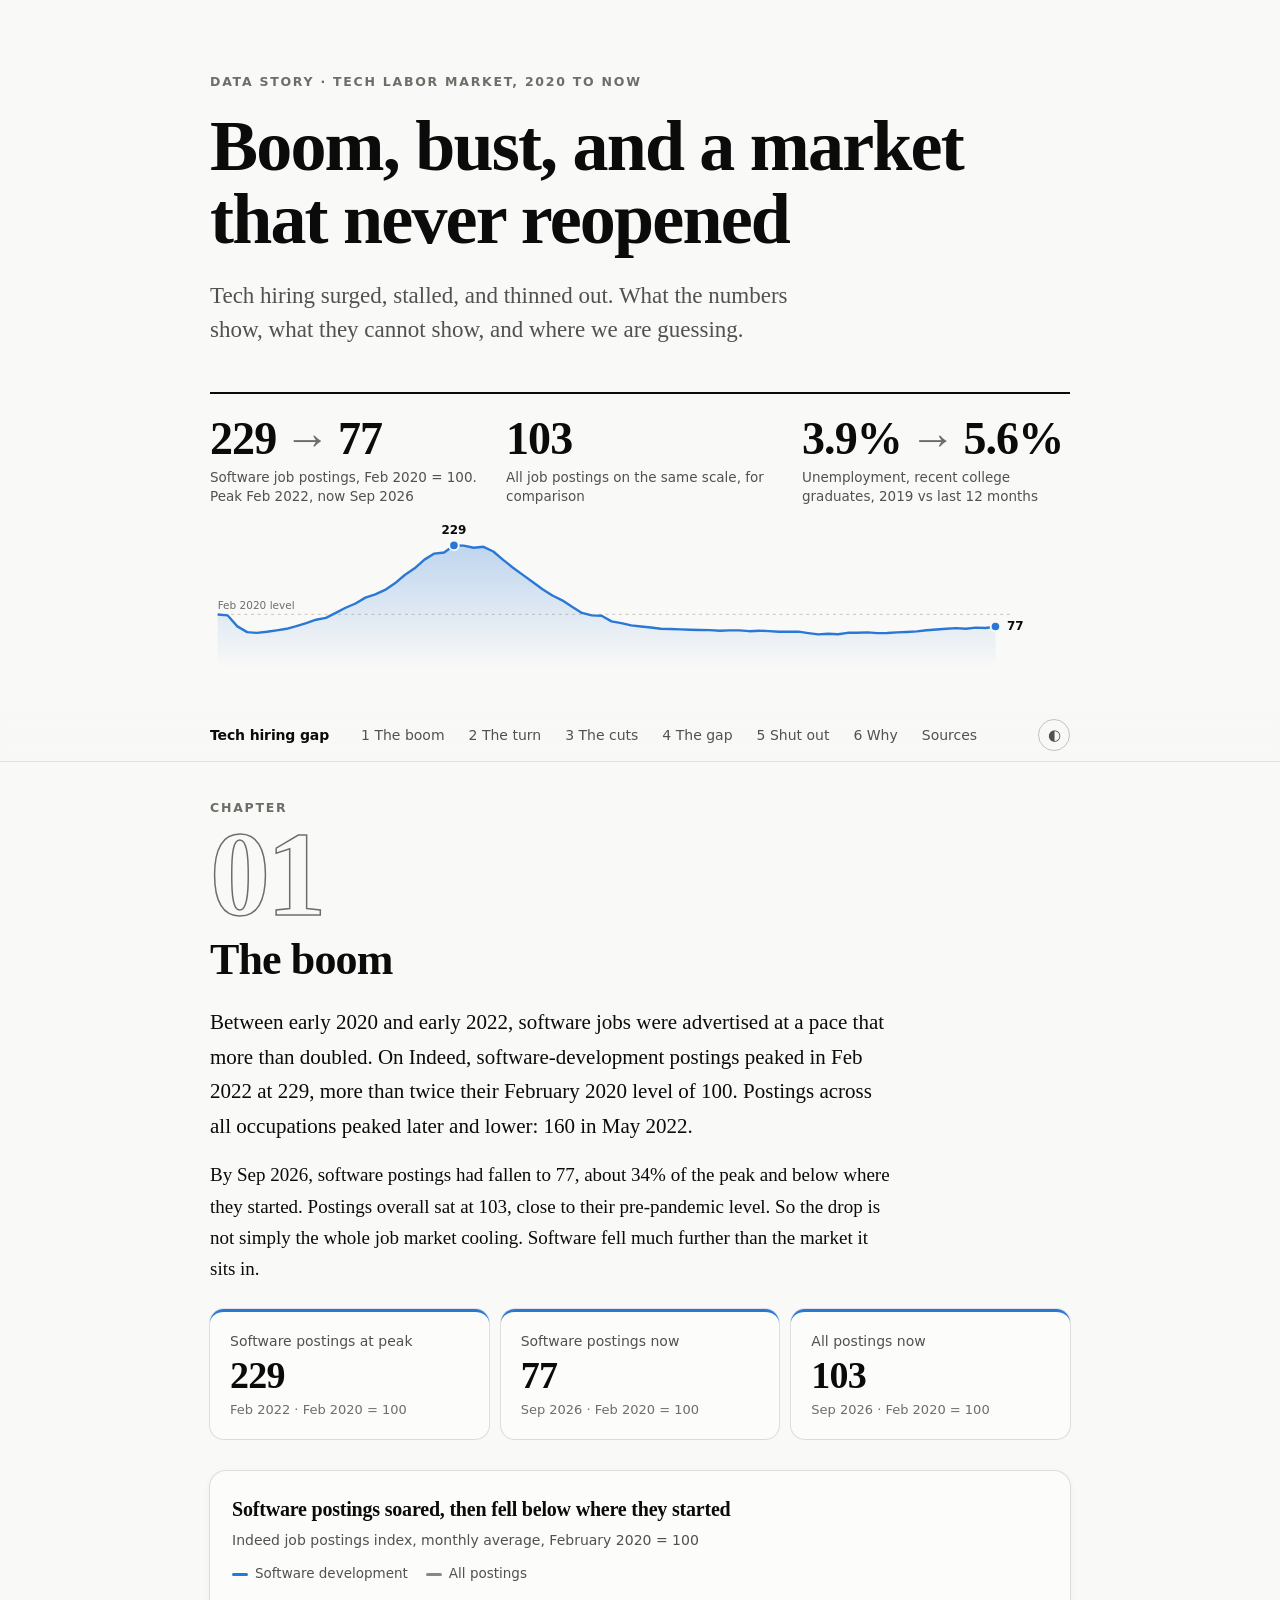
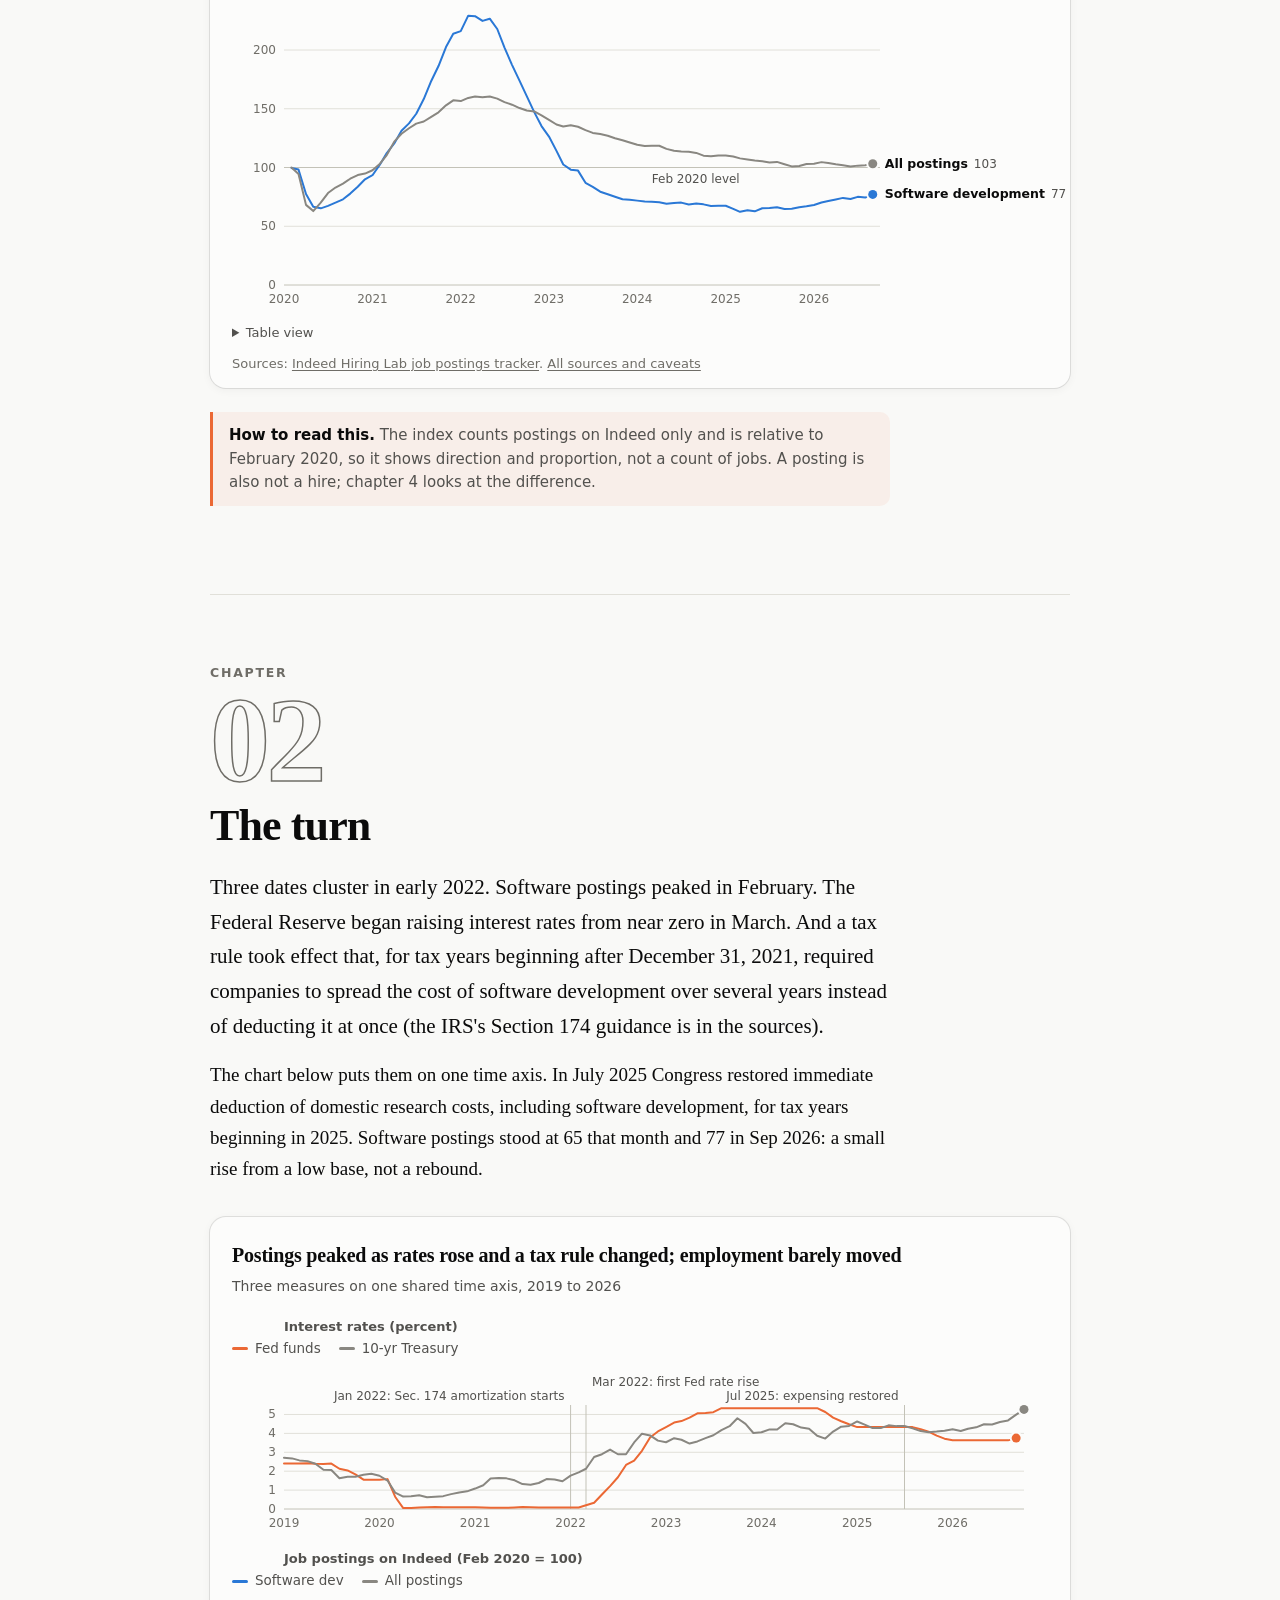
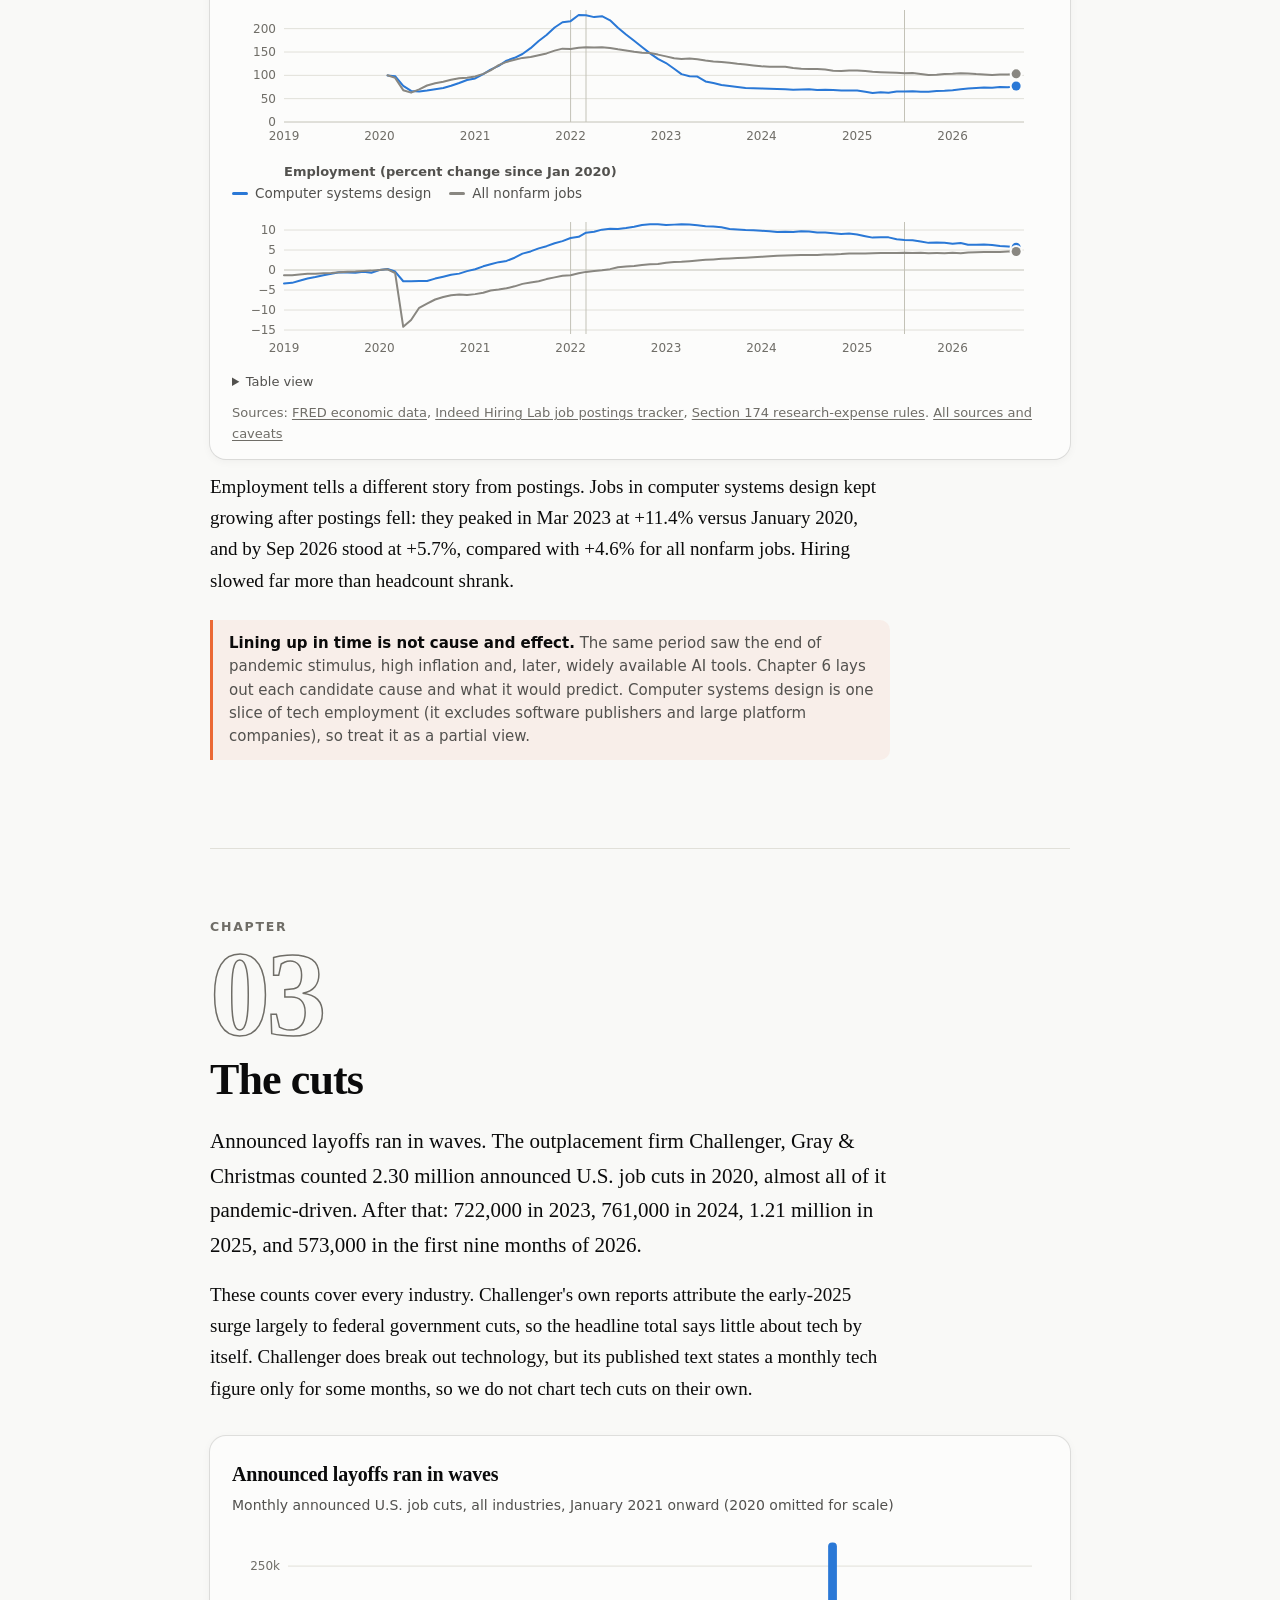
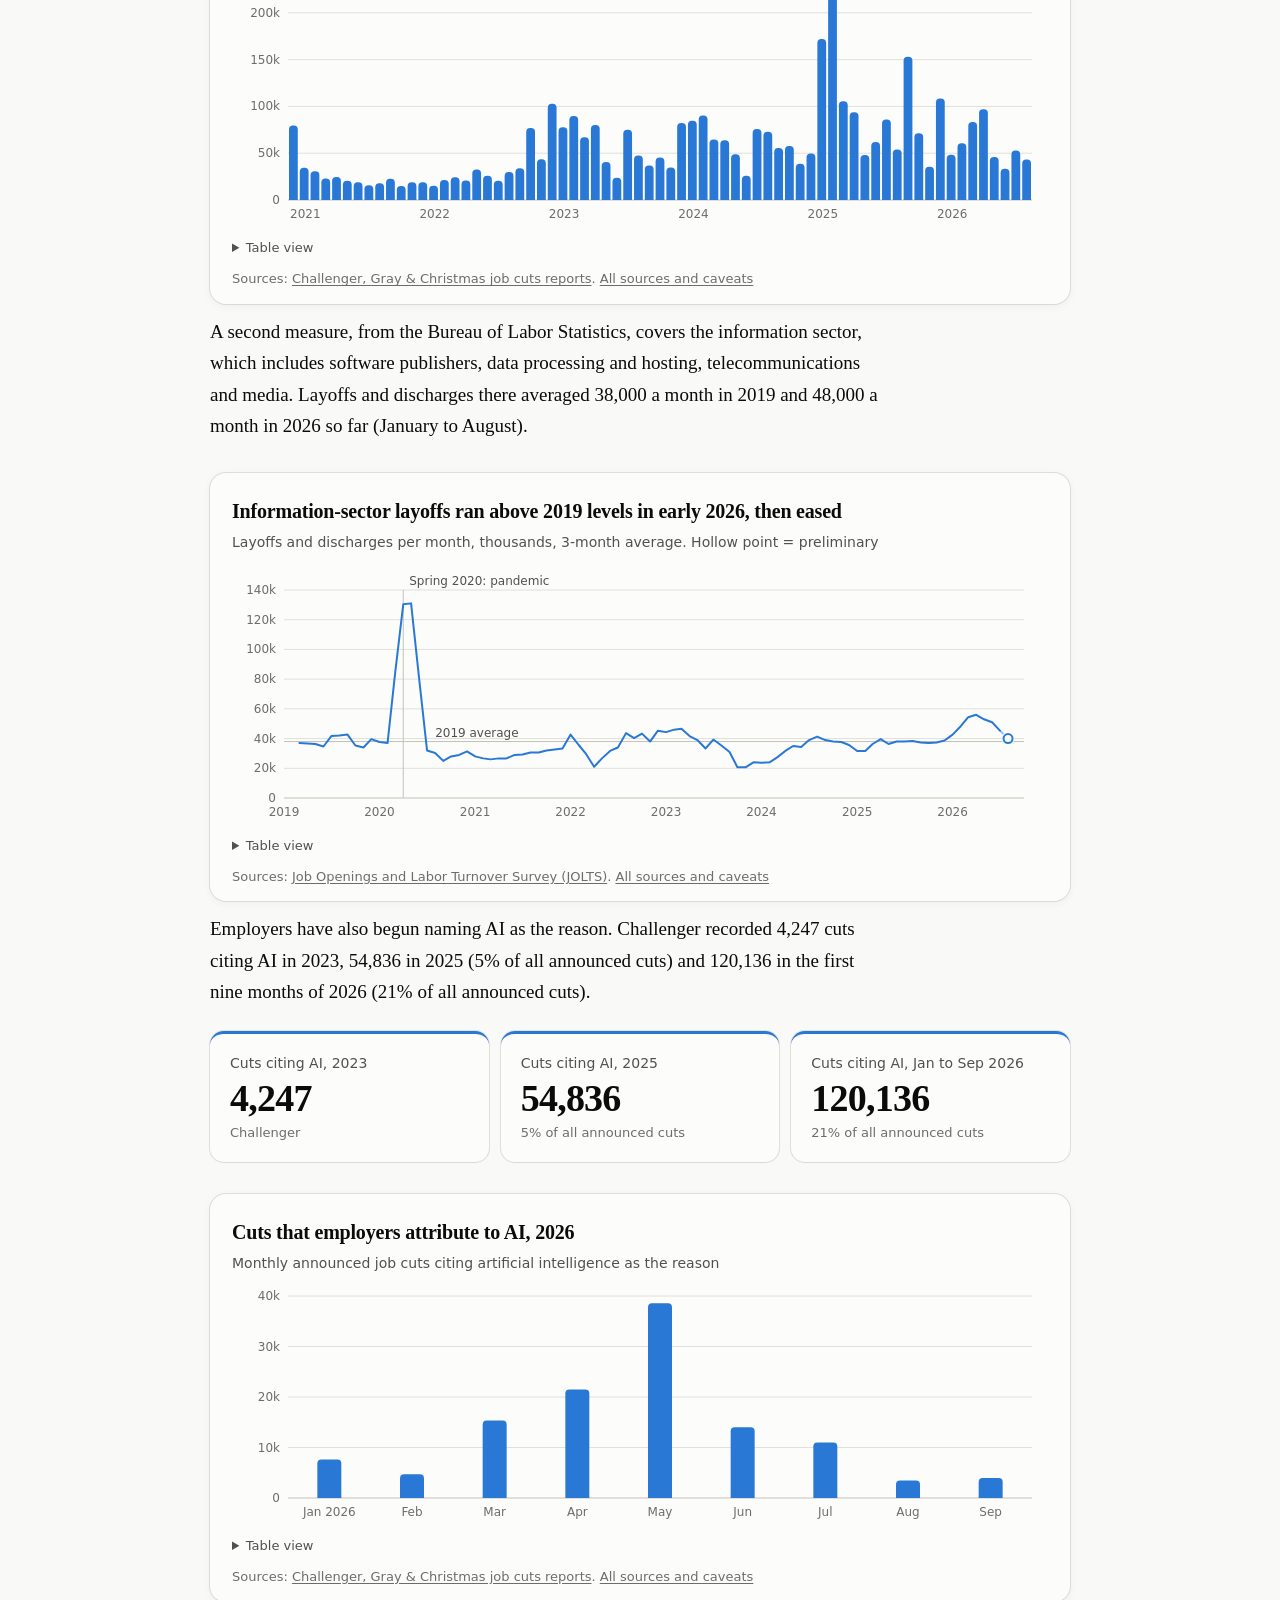
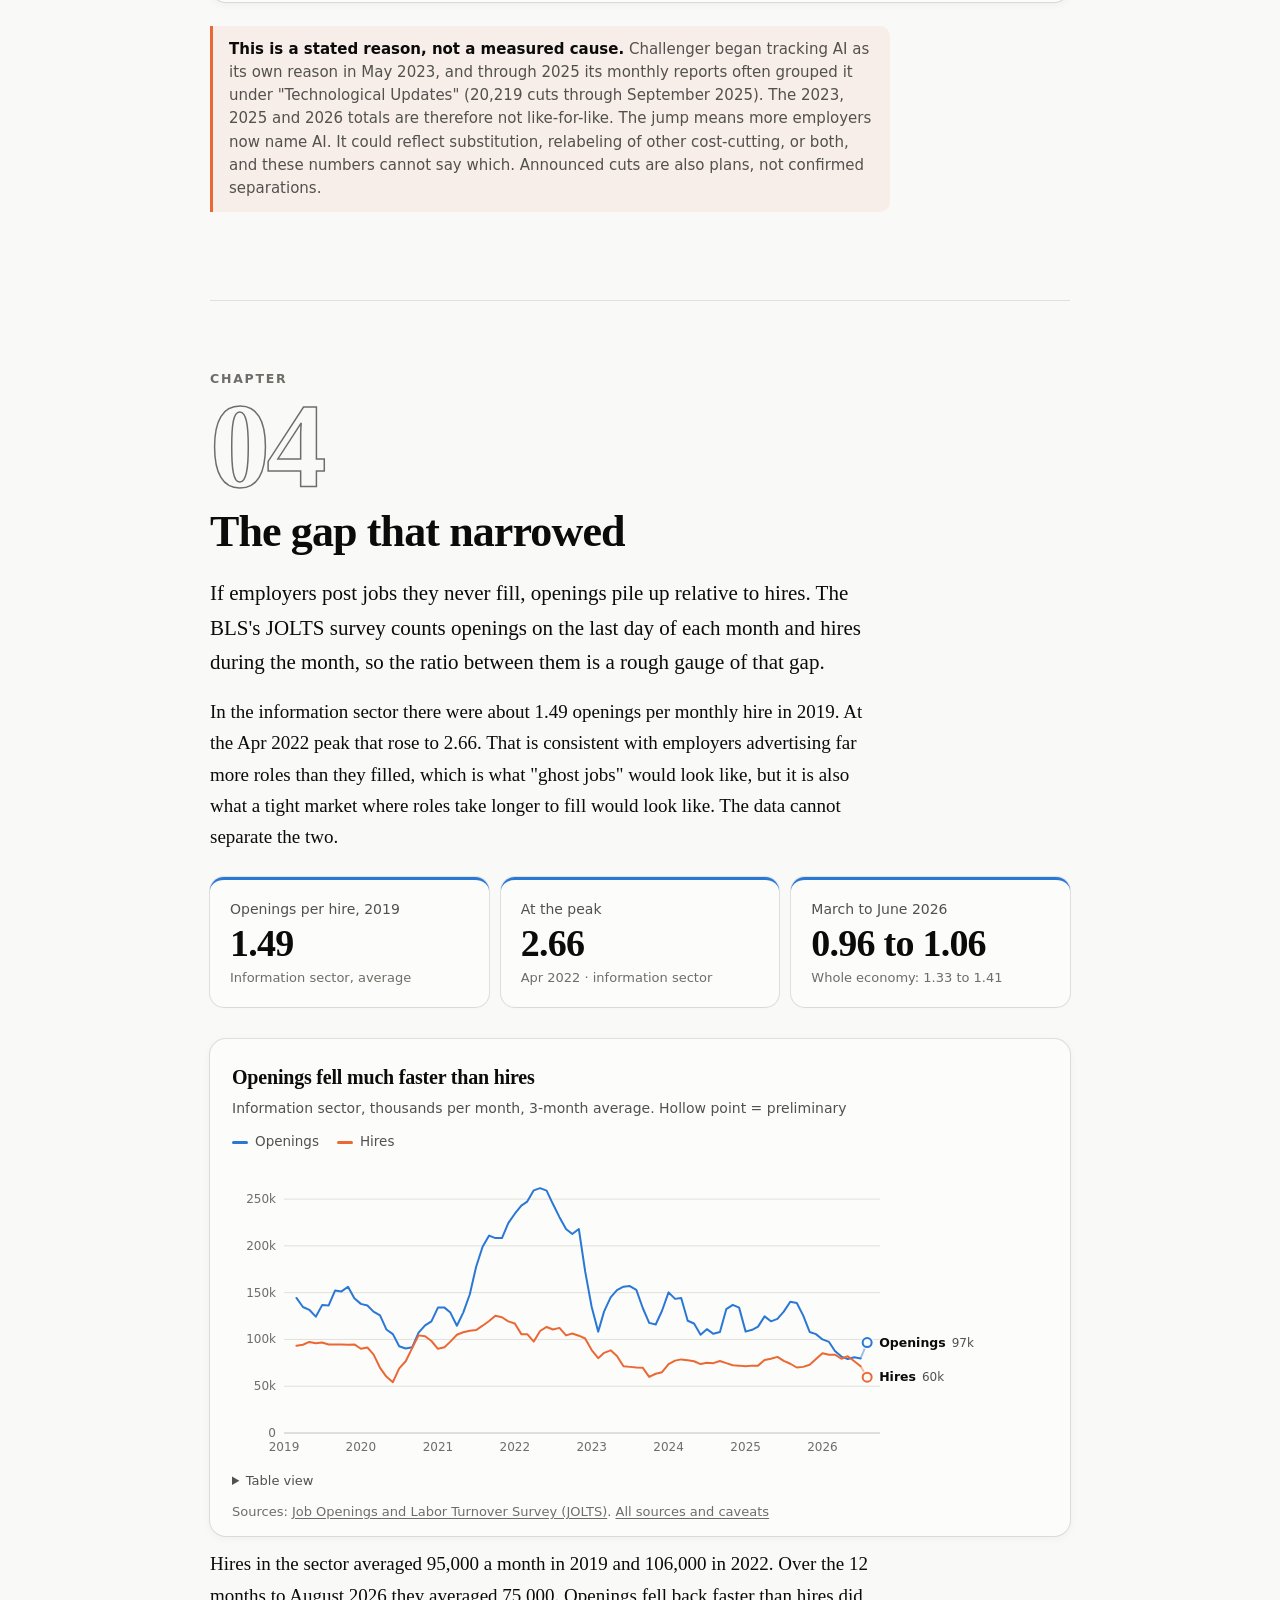
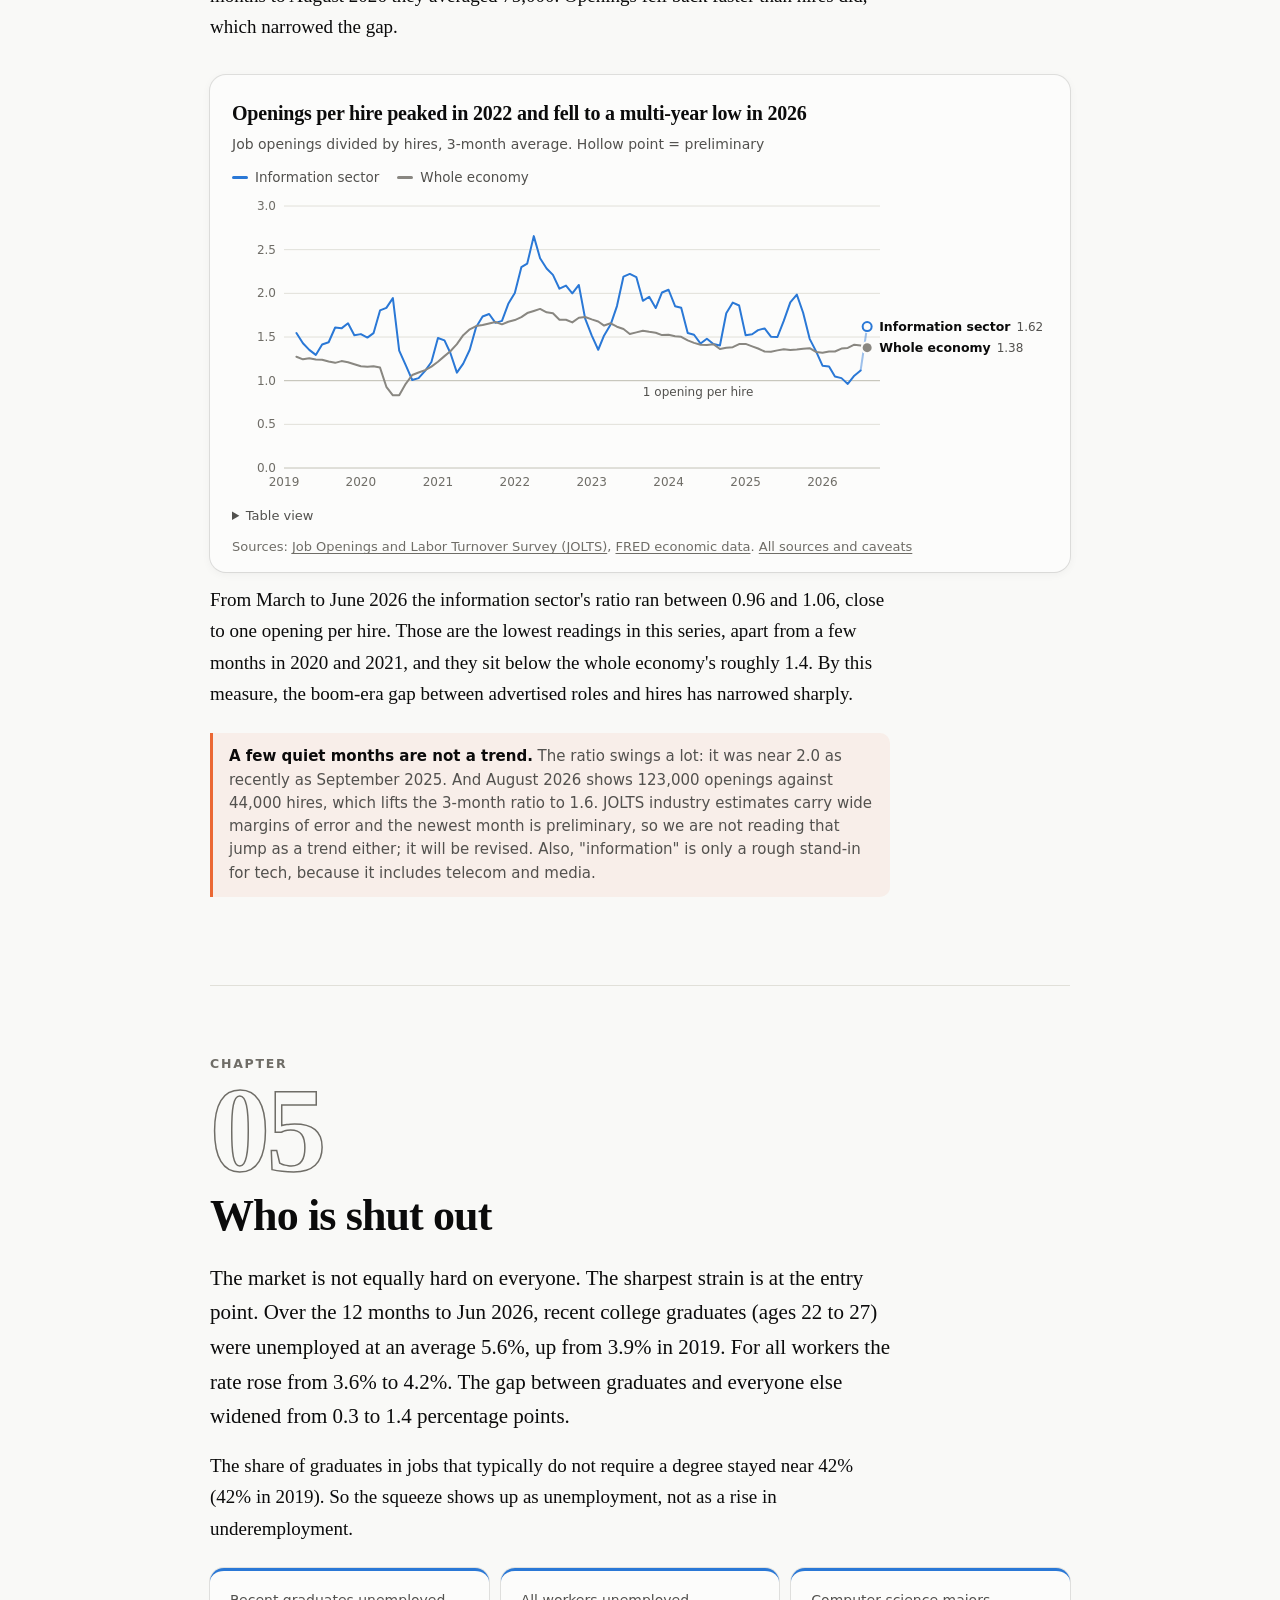
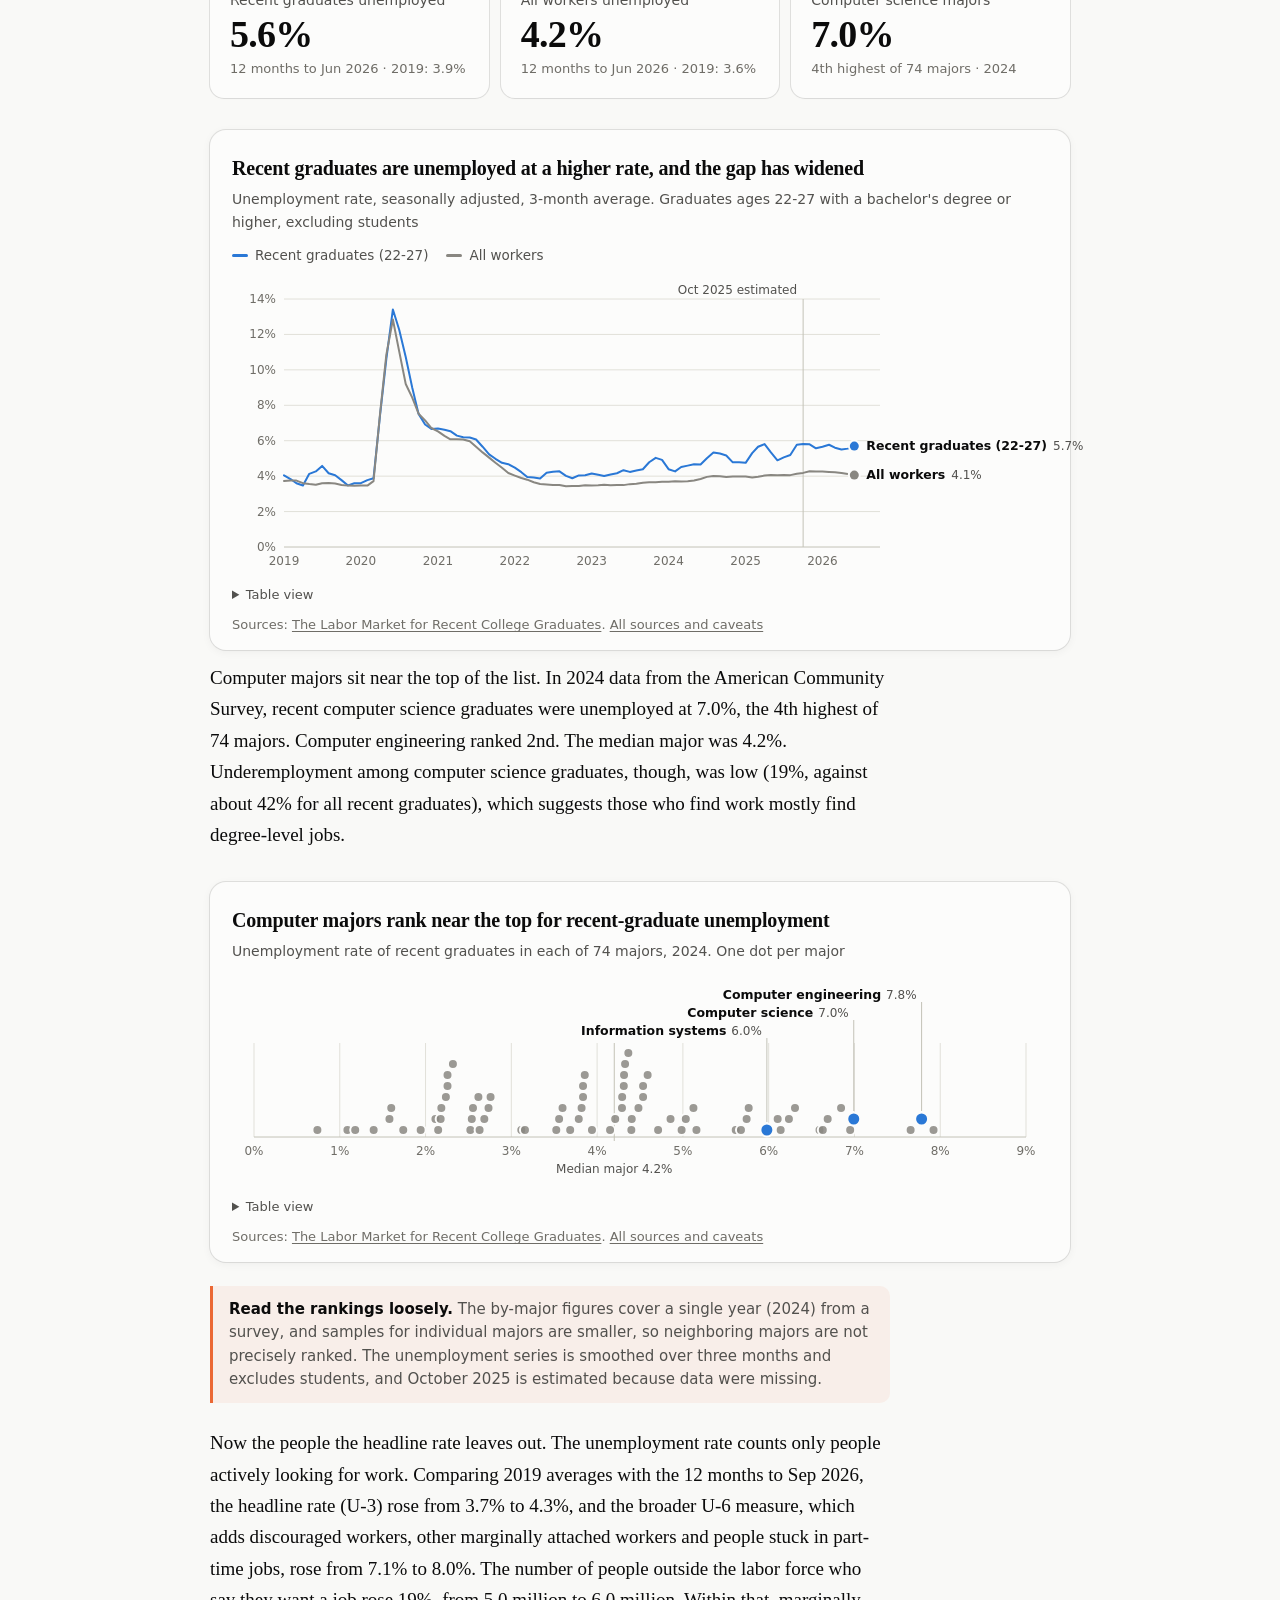
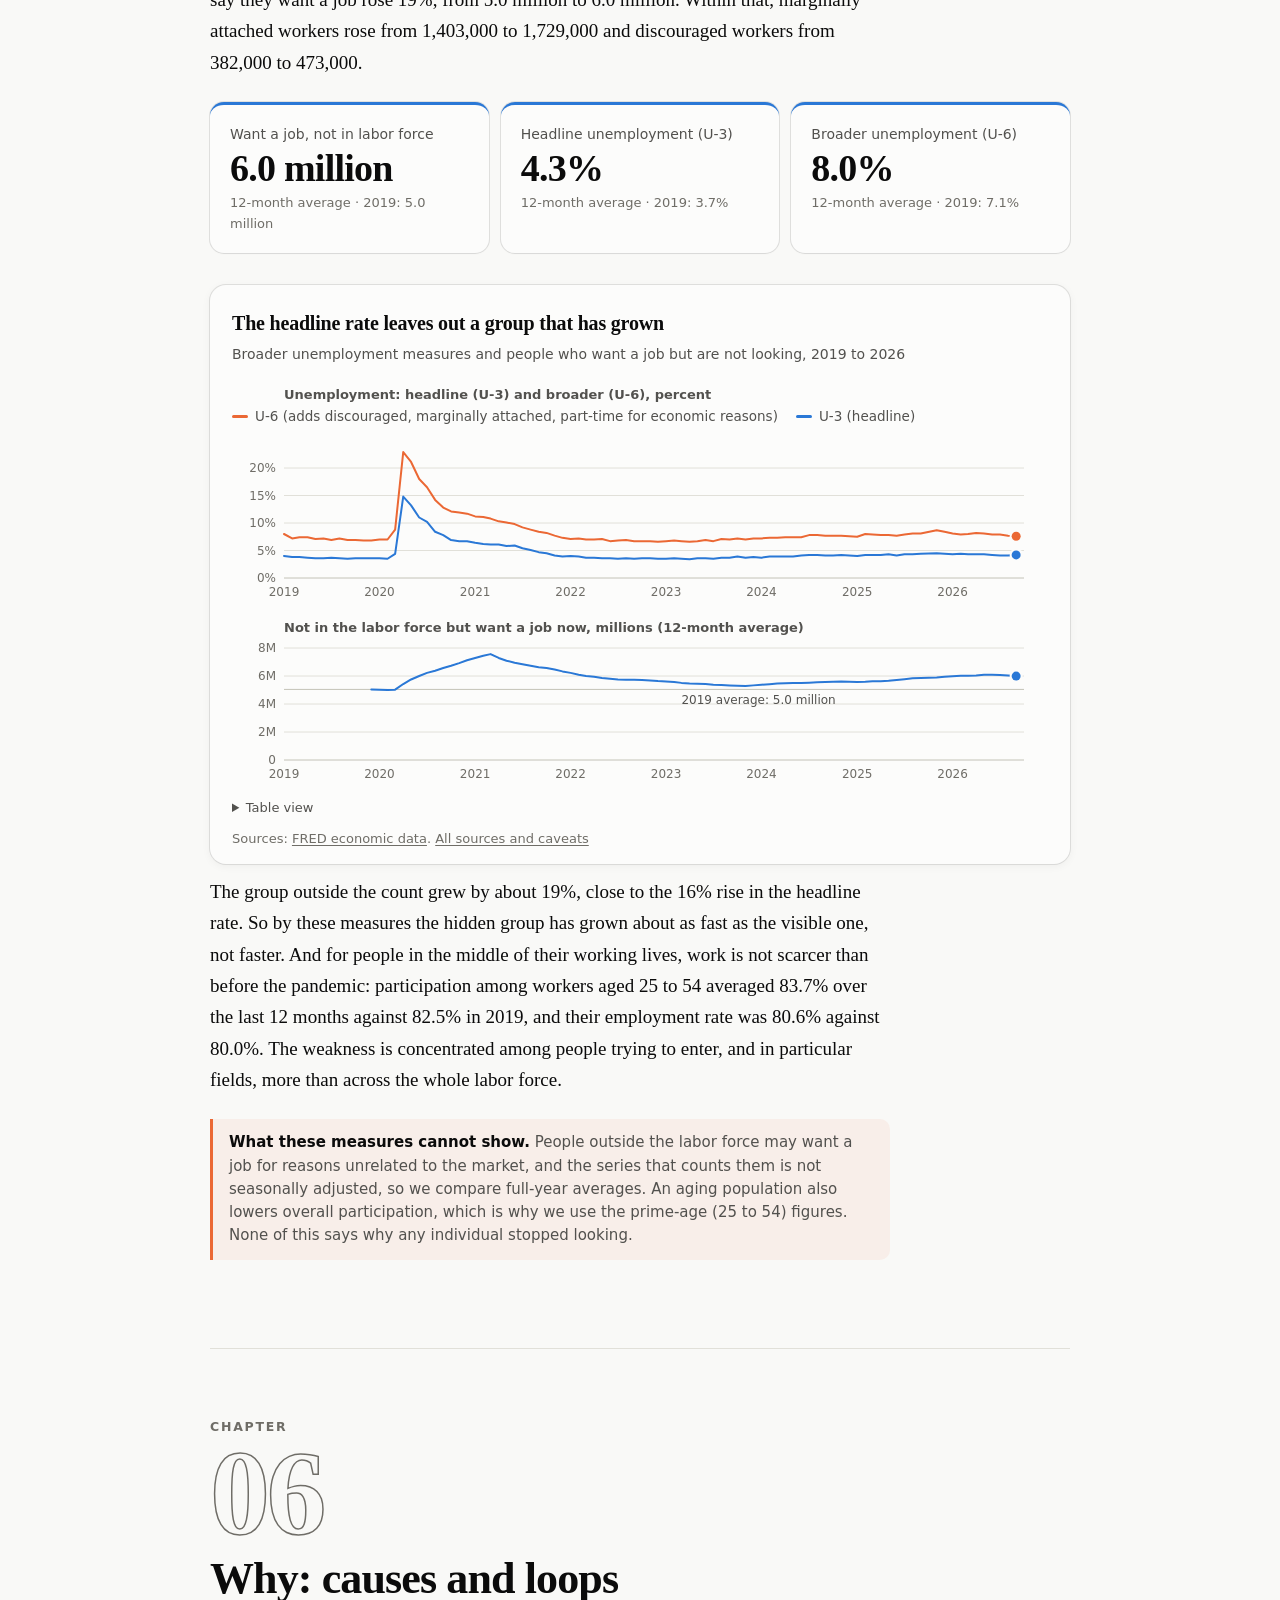
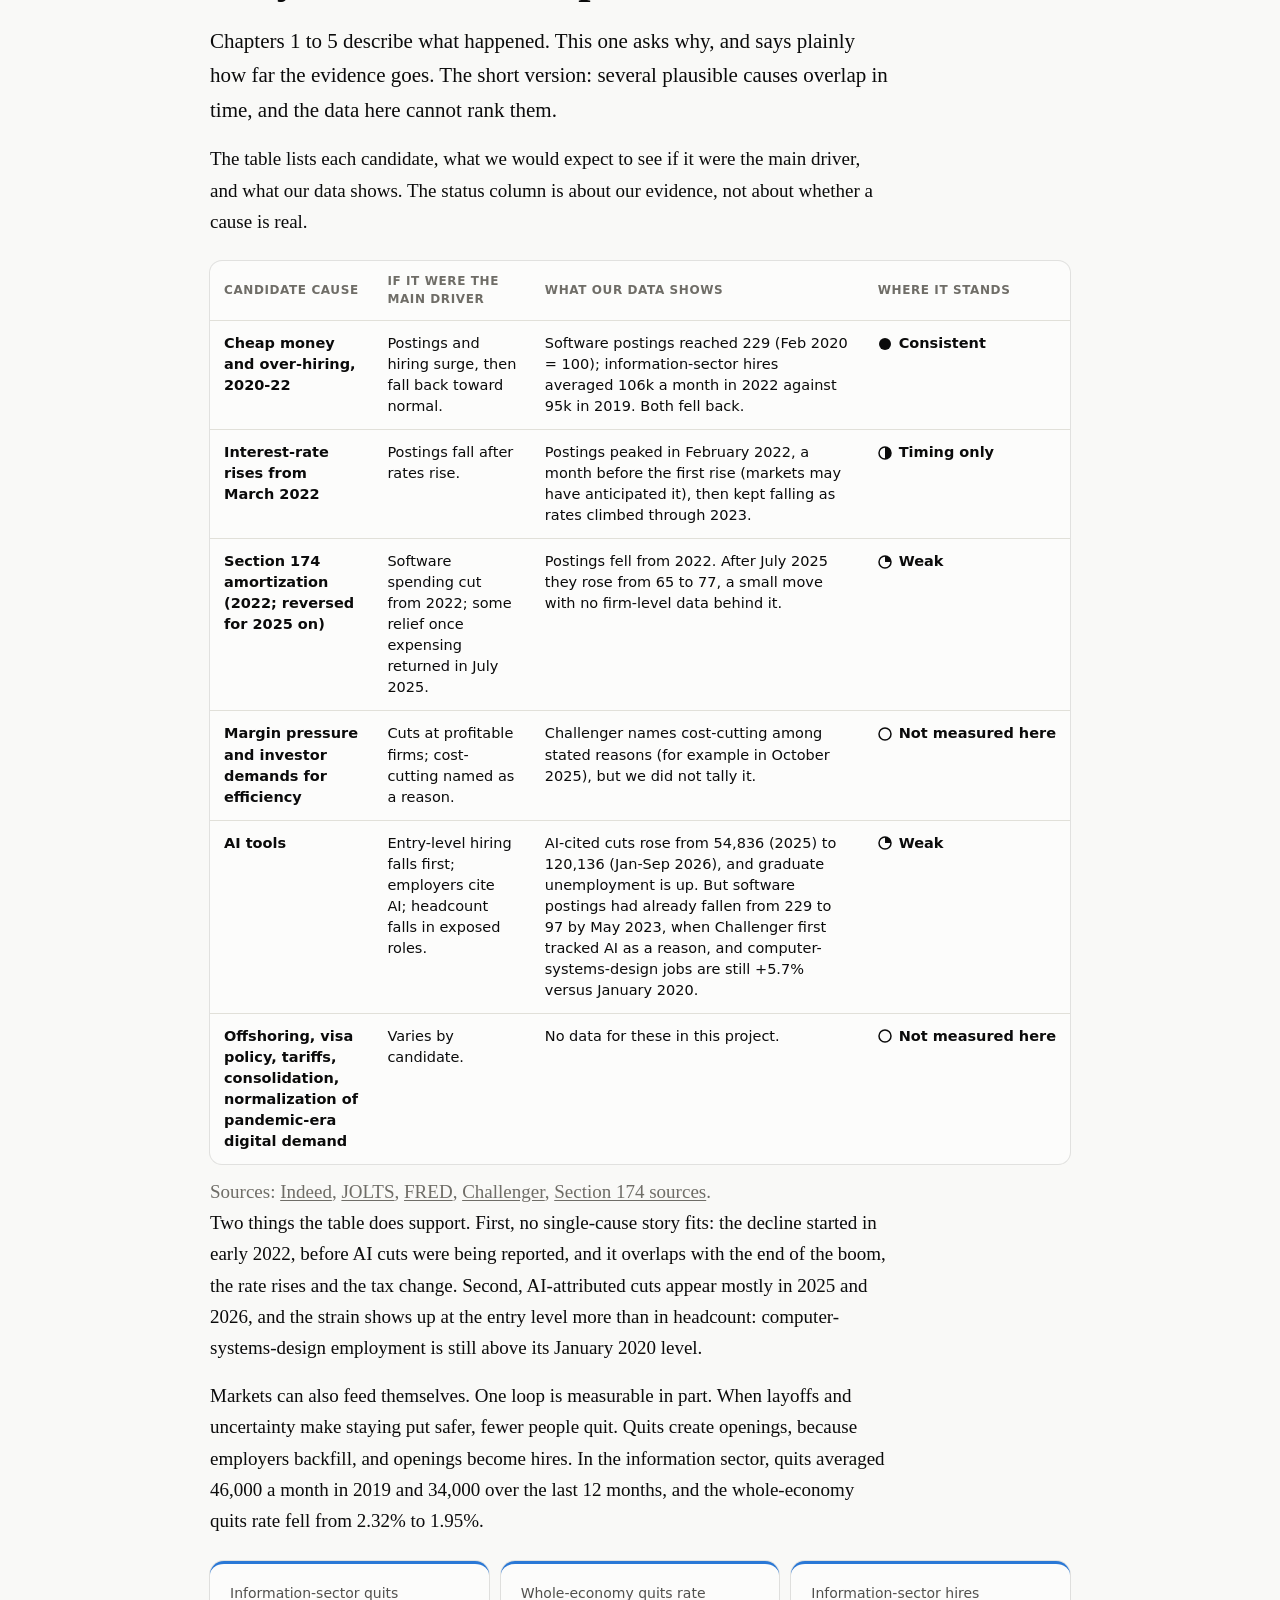
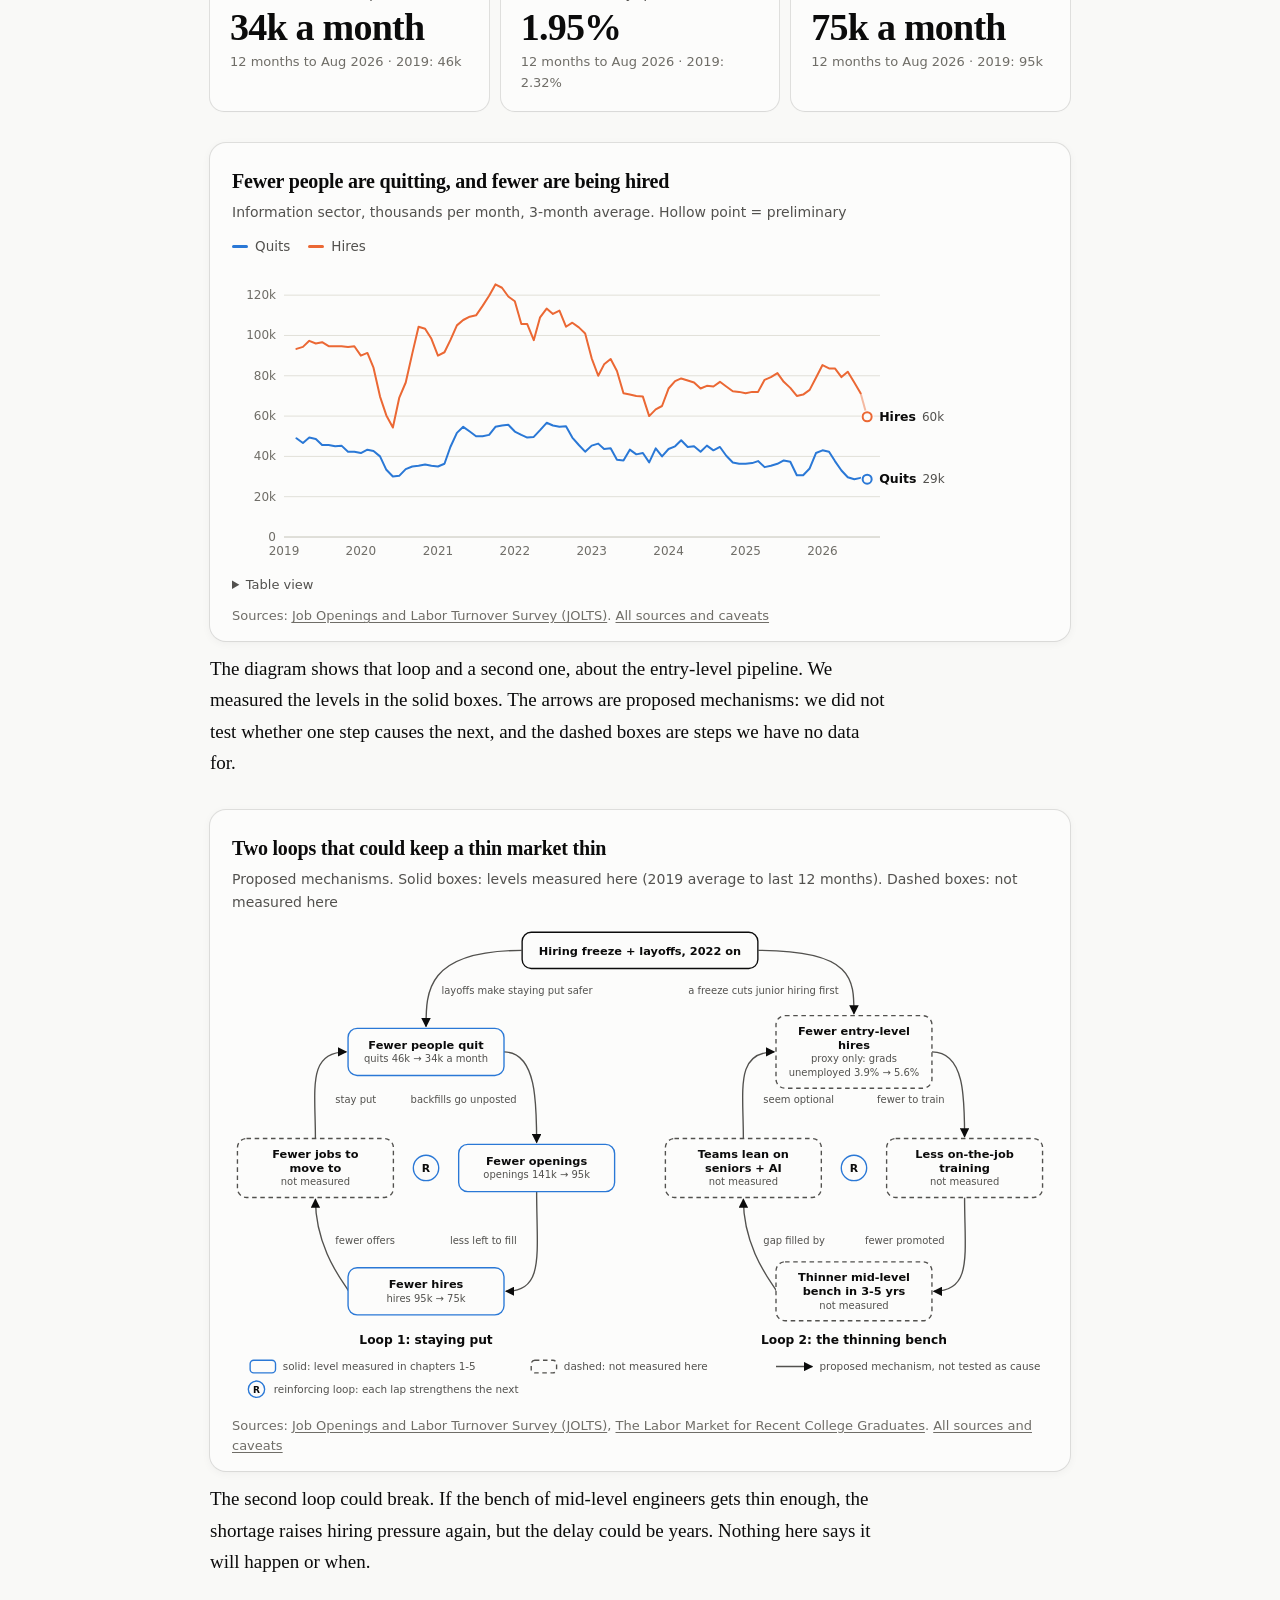
==== commit a1f923e6: "Visual polish: serif editorial type, hero stats and sparkline, sticky progress nav, theme toggle, ch" ====
--- a/site/index.html
+++ b/site/index.html
@@ -3,29 +3,39 @@
 <title>Tech Hiring Gap</title>
 <meta name="description" content="Tech postings, layoffs and hiring since 2020, with every number traced to its source.">
 <link rel="icon" href="data:,"><link rel="stylesheet" href="assets/style.css"></head>
-<body>
+<body id="top">
 <div class="wrap">
 <header class="mast">
 <p class="eyebrow">Data story · tech labor market, 2020 to now</p>
 <h1>Boom, bust, and a market that never reopened</h1>
 <p class="dek">Tech hiring surged, stalled, and thinned out. What the numbers show, what they cannot show, and where we are guessing.</p>
+<div class="hero">
+<div class="hero-stats">
+<div><span class="hs-val">229<i>&rarr;</i>77</span><span class="hs-lab">Software job postings, Feb 2020 = 100. Peak Feb 2022, now Sep 2026</span></div>
+<div><span class="hs-val">103</span><span class="hs-lab">All job postings on the same scale, for comparison</span></div>
+<div><span class="hs-val">3.9%<i>&rarr;</i>5.6%</span><span class="hs-lab">Unemployment, recent college graduates, 2019 vs last 12 months</span></div>
+</div>
+<div class="hero-spark" id="hero-spark" role="img" aria-label="Sparkline of software job postings, indexed to February 2020, rising to 229 in February 2022 and falling to 77"></div>
+</div>
 </header>
-<nav class="nav"><a href="#ch1">1 The boom</a><a href="#ch2">2 The turn</a><a href="#ch3">3 The cuts</a><a href="#ch4">4 The gap that narrowed</a><a href="#ch5">5 Who is shut out</a><a href="#ch6">6 Why</a><a href="sources.html">Sources</a></nav>
-<section class="chapter" id="ch1"><p class="chap-num">Chapter 1</p><h2>The boom</h2><div class="prose"><p class="lede">Between early 2020 and early 2022, software jobs were advertised at a pace that more than doubled. On Indeed, software-development postings peaked in Feb 2022 at 229, more than twice their February 2020 level of 100. Postings across all occupations peaked later and lower: 160 in May 2022.</p>
+</div>
+<nav class="nav" id="nav"><div class="nav-in"><a class="nav-home" href="#top">Tech hiring gap</a><span class="nav-links"><a href="#ch1">1 The boom</a><a href="#ch2">2 The turn</a><a href="#ch3">3 The cuts</a><a href="#ch4">4 The gap</a><a href="#ch5">5 Shut out</a><a href="#ch6">6 Why</a><a href="sources.html">Sources</a></span><button id="theme" type="button" aria-label="Toggle light and dark theme">&#9680;</button></div><div class="nav-bar" id="nav-bar"></div></nav>
+<div class="wrap">
+<section class="chapter" id="ch1"><p class="chap-num"><span>Chapter</span>01</p><h2>The boom</h2><div class="prose"><p class="lede">Between early 2020 and early 2022, software jobs were advertised at a pace that more than doubled. On Indeed, software-development postings peaked in Feb 2022 at 229, more than twice their February 2020 level of 100. Postings across all occupations peaked later and lower: 160 in May 2022.</p>
 <p>By Sep 2026, software postings had fallen to 77, about 34% of the peak and below where they started. Postings overall sat at 103, close to their pre-pandemic level. So the drop is not simply the whole job market cooling. Software fell much further than the market it sits in.</p></div><div class="kpis"><div class="tile"><div class="lab">Software postings at peak</div><div class="val">229</div><div class="sub">Feb 2022 · Feb 2020 = 100</div></div><div class="tile"><div class="lab">Software postings now</div><div class="val">77</div><div class="sub">Sep 2026 · Feb 2020 = 100</div></div><div class="tile"><div class="lab">All postings now</div><div class="val">103</div><div class="sub">Sep 2026 · Feb 2020 = 100</div></div></div><figure><figcaption class="title">Software postings soared, then fell below where they started</figcaption><figcaption class="sub">Indeed job postings index, monthly average, February 2020 = 100</figcaption><div id="fig-postings"></div><p class="src">Sources: <a href="sources.html#indeed_hl">Indeed Hiring Lab job postings tracker</a>. <a href="sources.html">All sources and caveats</a></p></figure><div class="prose"><p class="caveat"><strong>How to read this.</strong> The index counts postings on Indeed only and is relative to February 2020, so it shows direction and proportion, not a count of jobs. A posting is also not a hire; chapter 4 looks at the difference.</p></div></section>
-<section class="chapter" id="ch2"><p class="chap-num">Chapter 2</p><h2>The turn</h2><div class="prose"><p class="lede">Three dates cluster in early 2022. Software postings peaked in February. The Federal Reserve began raising interest rates from near zero in March. And a tax rule took effect that, for tax years beginning after December 31, 2021, required companies to spread the cost of software development over several years instead of deducting it at once (the IRS's Section 174 guidance is in the sources).</p>
+<section class="chapter" id="ch2"><p class="chap-num"><span>Chapter</span>02</p><h2>The turn</h2><div class="prose"><p class="lede">Three dates cluster in early 2022. Software postings peaked in February. The Federal Reserve began raising interest rates from near zero in March. And a tax rule took effect that, for tax years beginning after December 31, 2021, required companies to spread the cost of software development over several years instead of deducting it at once (the IRS's Section 174 guidance is in the sources).</p>
 <p>The chart below puts them on one time axis. In July 2025 Congress restored immediate deduction of domestic research costs, including software development, for tax years beginning in 2025. Software postings stood at 65 that month and 77 in Sep 2026: a small rise from a low base, not a rebound.</p></div><figure><figcaption class="title">Postings peaked as rates rose and a tax rule changed; employment barely moved</figcaption><figcaption class="sub">Three measures on one shared time axis, 2019 to 2026</figcaption><div id="fig-turn"></div><p class="src">Sources: <a href="sources.html#fred">FRED economic data</a>, <a href="sources.html#indeed_hl">Indeed Hiring Lab job postings tracker</a>, <a href="sources.html#sec174">Section 174 research-expense rules</a>. <a href="sources.html">All sources and caveats</a></p></figure><div class="prose"><p>Employment tells a different story from postings. Jobs in computer systems design kept growing after postings fell: they peaked in Mar 2023 at +11.4% versus January 2020, and by Sep 2026 stood at +5.7%, compared with +4.6% for all nonfarm jobs. Hiring slowed far more than headcount shrank.</p>
 <p class="caveat"><strong>Lining up in time is not cause and effect.</strong> The same period saw the end of pandemic stimulus, high inflation and, later, widely available AI tools. Chapter 6 lays out each candidate cause and what it would predict. Computer systems design is one slice of tech employment (it excludes software publishers and large platform companies), so treat it as a partial view.</p></div></section>
-<section class="chapter" id="ch3"><p class="chap-num">Chapter 3</p><h2>The cuts</h2><div class="prose"><p class="lede">Announced layoffs ran in waves. The outplacement firm Challenger, Gray &amp; Christmas counted 2.30 million announced U.S. job cuts in 2020, almost all of it pandemic-driven. After that: 722,000 in 2023, 761,000 in 2024, 1.21 million in 2025, and 573,000 in the first nine months of 2026.</p>
+<section class="chapter" id="ch3"><p class="chap-num"><span>Chapter</span>03</p><h2>The cuts</h2><div class="prose"><p class="lede">Announced layoffs ran in waves. The outplacement firm Challenger, Gray &amp; Christmas counted 2.30 million announced U.S. job cuts in 2020, almost all of it pandemic-driven. After that: 722,000 in 2023, 761,000 in 2024, 1.21 million in 2025, and 573,000 in the first nine months of 2026.</p>
 <p>These counts cover every industry. Challenger's own reports attribute the early-2025 surge largely to federal government cuts, so the headline total says little about tech by itself. Challenger does break out technology, but its published text states a monthly tech figure only for some months, so we do not chart tech cuts on their own.</p></div><figure><figcaption class="title">Announced layoffs ran in waves</figcaption><figcaption class="sub">Monthly announced U.S. job cuts, all industries, January 2021 onward (2020 omitted for scale)</figcaption><div id="fig-cuts"></div><p class="src">Sources: <a href="sources.html#challenger">Challenger, Gray &amp; Christmas job cuts reports</a>. <a href="sources.html">All sources and caveats</a></p></figure><div class="prose"><p>A second measure, from the Bureau of Labor Statistics, covers the information sector, which includes software publishers, data processing and hosting, telecommunications and media. Layoffs and discharges there averaged 38,000 a month in 2019 and 48,000 a month in 2026 so far (January to August).</p></div><figure><figcaption class="title">Information-sector layoffs ran above 2019 levels in early 2026, then eased</figcaption><figcaption class="sub">Layoffs and discharges per month, thousands, 3-month average. Hollow point = preliminary</figcaption><div id="fig-layoffs"></div><p class="src">Sources: <a href="sources.html#bls_jolts">Job Openings and Labor Turnover Survey (JOLTS)</a>. <a href="sources.html">All sources and caveats</a></p></figure><div class="prose"><p>Employers have also begun naming AI as the reason. Challenger recorded 4,247 cuts citing AI in 2023, 54,836 in 2025 (5% of all announced cuts) and 120,136 in the first nine months of 2026 (21% of all announced cuts).</p></div><div class="kpis"><div class="tile"><div class="lab">Cuts citing AI, 2023</div><div class="val">4,247</div><div class="sub">Challenger</div></div><div class="tile"><div class="lab">Cuts citing AI, 2025</div><div class="val">54,836</div><div class="sub">5% of all announced cuts</div></div><div class="tile"><div class="lab">Cuts citing AI, Jan to Sep 2026</div><div class="val">120,136</div><div class="sub">21% of all announced cuts</div></div></div><figure><figcaption class="title">Cuts that employers attribute to AI, 2026</figcaption><figcaption class="sub">Monthly announced job cuts citing artificial intelligence as the reason</figcaption><div id="fig-ai"></div><p class="src">Sources: <a href="sources.html#challenger">Challenger, Gray &amp; Christmas job cuts reports</a>. <a href="sources.html">All sources and caveats</a></p></figure><div class="prose"><p class="caveat"><strong>This is a stated reason, not a measured cause.</strong> Challenger began tracking AI as its own reason in May 2023, and through 2025 its monthly reports often grouped it under "Technological Updates" (20,219 cuts through September 2025). The 2023, 2025 and 2026 totals are therefore not like-for-like. The jump means more employers now name AI. It could reflect substitution, relabeling of other cost-cutting, or both, and these numbers cannot say which. Announced cuts are also plans, not confirmed separations.</p></div></section>
-<section class="chapter" id="ch4"><p class="chap-num">Chapter 4</p><h2>The gap that narrowed</h2><div class="prose"><p class="lede">If employers post jobs they never fill, openings pile up relative to hires. The BLS's JOLTS survey counts openings on the last day of each month and hires during the month, so the ratio between them is a rough gauge of that gap.</p>
+<section class="chapter" id="ch4"><p class="chap-num"><span>Chapter</span>04</p><h2>The gap that narrowed</h2><div class="prose"><p class="lede">If employers post jobs they never fill, openings pile up relative to hires. The BLS's JOLTS survey counts openings on the last day of each month and hires during the month, so the ratio between them is a rough gauge of that gap.</p>
 <p>In the information sector there were about 1.49 openings per monthly hire in 2019. At the Apr 2022 peak that rose to 2.66. That is consistent with employers advertising far more roles than they filled, which is what "ghost jobs" would look like, but it is also what a tight market where roles take longer to fill would look like. The data cannot separate the two.</p></div><div class="kpis"><div class="tile"><div class="lab">Openings per hire, 2019</div><div class="val">1.49</div><div class="sub">Information sector, average</div></div><div class="tile"><div class="lab">At the peak</div><div class="val">2.66</div><div class="sub">Apr 2022 · information sector</div></div><div class="tile"><div class="lab">March to June 2026</div><div class="val">0.96 to 1.06</div><div class="sub">Whole economy: 1.33 to 1.41</div></div></div><figure><figcaption class="title">Openings fell much faster than hires</figcaption><figcaption class="sub">Information sector, thousands per month, 3-month average. Hollow point = preliminary</figcaption><div id="fig-gap-levels"></div><p class="src">Sources: <a href="sources.html#bls_jolts">Job Openings and Labor Turnover Survey (JOLTS)</a>. <a href="sources.html">All sources and caveats</a></p></figure><div class="prose"><p>Hires in the sector averaged 95,000 a month in 2019 and 106,000 in 2022. Over the 12 months to August 2026 they averaged 75,000. Openings fell back faster than hires did, which narrowed the gap.</p></div><figure><figcaption class="title">Openings per hire peaked in 2022 and fell to a multi-year low in 2026</figcaption><figcaption class="sub">Job openings divided by hires, 3-month average. Hollow point = preliminary</figcaption><div id="fig-gap-ratio"></div><p class="src">Sources: <a href="sources.html#bls_jolts">Job Openings and Labor Turnover Survey (JOLTS)</a>, <a href="sources.html#fred">FRED economic data</a>. <a href="sources.html">All sources and caveats</a></p></figure><div class="prose"><p>From March to June 2026 the information sector's ratio ran between 0.96 and 1.06, close to one opening per hire. Those are the lowest readings in this series, apart from a few months in 2020 and 2021, and they sit below the whole economy's roughly 1.4. By this measure, the boom-era gap between advertised roles and hires has narrowed sharply.</p>
 <p class="caveat"><strong>A few quiet months are not a trend.</strong> The ratio swings a lot: it was near 2.0 as recently as September 2025. And August 2026 shows 123,000 openings against 44,000 hires, which lifts the 3-month ratio to 1.6. JOLTS industry estimates carry wide margins of error and the newest month is preliminary, so we are not reading that jump as a trend either; it will be revised. Also, "information" is only a rough stand-in for tech, because it includes telecom and media.</p></div></section>
-<section class="chapter" id="ch5"><p class="chap-num">Chapter 5</p><h2>Who is shut out</h2><div class="prose"><p class="lede">The market is not equally hard on everyone. The sharpest strain is at the entry point. Over the 12 months to Jun 2026, recent college graduates (ages 22 to 27) were unemployed at an average 5.6%, up from 3.9% in 2019. For all workers the rate rose from 3.6% to 4.2%. The gap between graduates and everyone else widened from 0.3 to 1.4 percentage points.</p>
+<section class="chapter" id="ch5"><p class="chap-num"><span>Chapter</span>05</p><h2>Who is shut out</h2><div class="prose"><p class="lede">The market is not equally hard on everyone. The sharpest strain is at the entry point. Over the 12 months to Jun 2026, recent college graduates (ages 22 to 27) were unemployed at an average 5.6%, up from 3.9% in 2019. For all workers the rate rose from 3.6% to 4.2%. The gap between graduates and everyone else widened from 0.3 to 1.4 percentage points.</p>
 <p>The share of graduates in jobs that typically do not require a degree stayed near 42% (42% in 2019). So the squeeze shows up as unemployment, not as a rise in underemployment.</p></div><div class="kpis"><div class="tile"><div class="lab">Recent graduates unemployed</div><div class="val">5.6%</div><div class="sub">12 months to Jun 2026 · 2019: 3.9%</div></div><div class="tile"><div class="lab">All workers unemployed</div><div class="val">4.2%</div><div class="sub">12 months to Jun 2026 · 2019: 3.6%</div></div><div class="tile"><div class="lab">Computer science majors</div><div class="val">7.0%</div><div class="sub">4th highest of 74 majors · 2024</div></div></div><figure><figcaption class="title">Recent graduates are unemployed at a higher rate, and the gap has widened</figcaption><figcaption class="sub">Unemployment rate, seasonally adjusted, 3-month average. Graduates ages 22-27 with a bachelor&#x27;s degree or higher, excluding students</figcaption><div id="fig-grads"></div><p class="src">Sources: <a href="sources.html#nyfed_college">The Labor Market for Recent College Graduates</a>. <a href="sources.html">All sources and caveats</a></p></figure><div class="prose"><p>Computer majors sit near the top of the list. In 2024 data from the American Community Survey, recent computer science graduates were unemployed at 7.0%, the 4th highest of 74 majors. Computer engineering ranked 2nd. The median major was 4.2%. Underemployment among computer science graduates, though, was low (19%, against about 42% for all recent graduates), which suggests those who find work mostly find degree-level jobs.</p></div><figure><figcaption class="title">Computer majors rank near the top for recent-graduate unemployment</figcaption><figcaption class="sub">Unemployment rate of recent graduates in each of 74 majors, 2024. One dot per major</figcaption><div id="fig-majors"></div><p class="src">Sources: <a href="sources.html#nyfed_college">The Labor Market for Recent College Graduates</a>. <a href="sources.html">All sources and caveats</a></p></figure><div class="prose"><p class="caveat"><strong>Read the rankings loosely.</strong> The by-major figures cover a single year (2024) from a survey, and samples for individual majors are smaller, so neighboring majors are not precisely ranked. The unemployment series is smoothed over three months and excludes students, and October 2025 is estimated because data were missing.</p>
 <p>Now the people the headline rate leaves out. The unemployment rate counts only people actively looking for work. Comparing 2019 averages with the 12 months to Sep 2026, the headline rate (U-3) rose from 3.7% to 4.3%, and the broader U-6 measure, which adds discouraged workers, other marginally attached workers and people stuck in part-time jobs, rose from 7.1% to 8.0%. The number of people outside the labor force who say they want a job rose 19%, from 5.0 million to 6.0 million. Within that, marginally attached workers rose from 1,403,000 to 1,729,000 and discouraged workers from 382,000 to 473,000.</p></div><div class="kpis"><div class="tile"><div class="lab">Want a job, not in labor force</div><div class="val">6.0 million</div><div class="sub">12-month average · 2019: 5.0 million</div></div><div class="tile"><div class="lab">Headline unemployment (U-3)</div><div class="val">4.3%</div><div class="sub">12-month average · 2019: 3.7%</div></div><div class="tile"><div class="lab">Broader unemployment (U-6)</div><div class="val">8.0%</div><div class="sub">12-month average · 2019: 7.1%</div></div></div><figure><figcaption class="title">The headline rate leaves out a group that has grown</figcaption><figcaption class="sub">Broader unemployment measures and people who want a job but are not looking, 2019 to 2026</figcaption><div id="fig-broad"></div><p class="src">Sources: <a href="sources.html#fred">FRED economic data</a>. <a href="sources.html">All sources and caveats</a></p></figure><div class="prose"><p>The group outside the count grew by about 19%, close to the 16% rise in the headline rate. So by these measures the hidden group has grown about as fast as the visible one, not faster. And for people in the middle of their working lives, work is not scarcer than before the pandemic: participation among workers aged 25 to 54 averaged 83.7% over the last 12 months against 82.5% in 2019, and their employment rate was 80.6% against 80.0%. The weakness is concentrated among people trying to enter, and in particular fields, more than across the whole labor force.</p>
 <p class="caveat"><strong>What these measures cannot show.</strong> People outside the labor force may want a job for reasons unrelated to the market, and the series that counts them is not seasonally adjusted, so we compare full-year averages. An aging population also lowers overall participation, which is why we use the prime-age (25 to 54) figures. None of this says why any individual stopped looking.</p></div></section>
-<section class="chapter" id="ch6"><p class="chap-num">Chapter 6</p><h2>Why: causes and loops</h2><div class="prose"><p class="lede">Chapters 1 to 5 describe what happened. This one asks why, and says plainly how far the evidence goes. The short version: several plausible causes overlap in time, and the data here cannot rank them.</p>
+<section class="chapter" id="ch6"><p class="chap-num"><span>Chapter</span>06</p><h2>Why: causes and loops</h2><div class="prose"><p class="lede">Chapters 1 to 5 describe what happened. This one asks why, and says plainly how far the evidence goes. The short version: several plausible causes overlap in time, and the data here cannot rank them.</p>
 <p>The table lists each candidate, what we would expect to see if it were the main driver, and what our data shows. The status column is about our evidence, not about whether a cause is real.</p></div><p class="hint prose" style="margin-bottom:-14px">Swipe the table sideways to see every column.</p><div class="table-wrap"><table class="causes"><thead><tr><th>Candidate cause</th><th>If it were the main driver</th><th>What our data shows</th><th>Where it stands</th></tr></thead><tbody><tr><td>Cheap money and over-hiring, 2020-22</td><td>Postings and hiring surge, then fall back toward normal.</td><td>Software postings reached 229 (Feb 2020 = 100); information-sector hires averaged 106k a month in 2022 against 95k in 2019. Both fell back.</td><td><span class="badge"><svg viewBox="0 0 14 14" width="14" height="14" aria-hidden="true"><circle cx="7" cy="7" r="6" fill="currentColor"/></svg>Consistent</span></td></tr><tr><td>Interest-rate rises from March 2022</td><td>Postings fall after rates rise.</td><td>Postings peaked in February 2022, a month before the first rise (markets may have anticipated it), then kept falling as rates climbed through 2023.</td><td><span class="badge"><svg viewBox="0 0 14 14" width="14" height="14" aria-hidden="true"><circle cx="7" cy="7" r="6" fill="none" stroke="currentColor" stroke-width="1.5"/><path d="M7,1 A6,6 0 0 1 7,13 Z" fill="currentColor"/></svg>Timing only</span></td></tr><tr><td>Section 174 amortization (2022; reversed for 2025 on)</td><td>Software spending cut from 2022; some relief once expensing returned in July 2025.</td><td>Postings fell from 2022. After July 2025 they rose from 65 to 77, a small move with no firm-level data behind it.</td><td><span class="badge"><svg viewBox="0 0 14 14" width="14" height="14" aria-hidden="true"><circle cx="7" cy="7" r="6" fill="none" stroke="currentColor" stroke-width="1.5"/><path d="M7,7 L7,1 A6,6 0 0 1 13,7 Z" fill="currentColor"/></svg>Weak</span></td></tr><tr><td>Margin pressure and investor demands for efficiency</td><td>Cuts at profitable firms; cost-cutting named as a reason.</td><td>Challenger names cost-cutting among stated reasons (for example in October 2025), but we did not tally it.</td><td><span class="badge"><svg viewBox="0 0 14 14" width="14" height="14" aria-hidden="true"><circle cx="7" cy="7" r="6" fill="none" stroke="currentColor" stroke-width="1.5"/></svg>Not measured here</span></td></tr><tr><td>AI tools</td><td>Entry-level hiring falls first; employers cite AI; headcount falls in exposed roles.</td><td>AI-cited cuts rose from 54,836 (2025) to 120,136 (Jan-Sep 2026), and graduate unemployment is up. But software postings had already fallen from 229 to 97 by May 2023, when Challenger first tracked AI as a reason, and computer-systems-design jobs are still +5.7% versus January 2020.</td><td><span class="badge"><svg viewBox="0 0 14 14" width="14" height="14" aria-hidden="true"><circle cx="7" cy="7" r="6" fill="none" stroke="currentColor" stroke-width="1.5"/><path d="M7,7 L7,1 A6,6 0 0 1 13,7 Z" fill="currentColor"/></svg>Weak</span></td></tr><tr><td>Offshoring, visa policy, tariffs, consolidation, normalization of pandemic-era digital demand</td><td>Varies by candidate.</td><td>No data for these in this project.</td><td><span class="badge"><svg viewBox="0 0 14 14" width="14" height="14" aria-hidden="true"><circle cx="7" cy="7" r="6" fill="none" stroke="currentColor" stroke-width="1.5"/></svg>Not measured here</span></td></tr></tbody></table></div><div class="prose"><p class="src" style="margin-top:-12px">Sources: <a href="sources.html#indeed_hl">Indeed</a>, <a href="sources.html#bls_jolts">JOLTS</a>, <a href="sources.html#fred">FRED</a>, <a href="sources.html#challenger">Challenger</a>, <a href="sources.html#sec174">Section 174 sources</a>.</p><p>Two things the table does support. First, no single-cause story fits: the decline started in early 2022, before AI cuts were being reported, and it overlaps with the end of the boom, the rate rises and the tax change. Second, AI-attributed cuts appear mostly in 2025 and 2026, and the strain shows up at the entry level more than in headcount: computer-systems-design employment is still above its January 2020 level.</p>
 <p>Markets can also feed themselves. One loop is measurable in part. When layoffs and uncertainty make staying put safer, fewer people quit. Quits create openings, because employers backfill, and openings become hires. In the information sector, quits averaged 46,000 a month in 2019 and 34,000 over the last 12 months, and the whole-economy quits rate fell from 2.32% to 1.95%.</p></div><div class="kpis"><div class="tile"><div class="lab">Information-sector quits</div><div class="val">34k a month</div><div class="sub">12 months to Aug 2026 · 2019: 46k</div></div><div class="tile"><div class="lab">Whole-economy quits rate</div><div class="val">1.95%</div><div class="sub">12 months to Aug 2026 · 2019: 2.32%</div></div><div class="tile"><div class="lab">Information-sector hires</div><div class="val">75k a month</div><div class="sub">12 months to Aug 2026 · 2019: 95k</div></div></div><figure><figcaption class="title">Fewer people are quitting, and fewer are being hired</figcaption><figcaption class="sub">Information sector, thousands per month, 3-month average. Hollow point = preliminary</figcaption><div id="fig-quits"></div><p class="src">Sources: <a href="sources.html#bls_jolts">Job Openings and Labor Turnover Survey (JOLTS)</a>. <a href="sources.html">All sources and caveats</a></p></figure><div class="prose"><p>The diagram shows that loop and a second one, about the entry-level pipeline. We measured the levels in the solid boxes. The arrows are proposed mechanisms: we did not test whether one step causes the next, and the dashed boxes are steps we have no data for.</p></div><figure><figcaption class="title">Two loops that could keep a thin market thin</figcaption><figcaption class="sub">Proposed mechanisms. Solid boxes: levels measured here (2019 average to last 12 months). Dashed boxes: not measured here</figcaption><div class="loops"><p class="hint">Swipe sideways to see loop 2.</p><div class="scroll"><svg viewBox="0 0 900 530" role="img" aria-label="Two reinforcing loops. Staying put: fewer people quit, so fewer openings, so fewer hires, so fewer jobs to move to, so people stay put. Thinning bench: fewer entry-level hires, less on-the-job training, a thinner mid-level bench in three to five years, teams lean on seniors and AI, so juniors look optional."><defs><marker id="ar" viewBox="0 0 10 10" refX="9" refY="5" markerWidth="7" markerHeight="7" orient="auto-start-reverse"><path d="M0,0 L10,5 L0,10 z" fill="currentColor"/></marker></defs><rect class="shock" x="320" y="8" width="260" height="40" rx="10"/><text class="nt" x="450" y="33" text-anchor="middle">Hiring freeze + layoffs, 2022 on</text><path class="edge" d="M320,28 C214,28 214,74 214,112" marker-end="url(#ar)"/><path class="edge" d="M580,28 C686,28 686,60 686,98" marker-end="url(#ar)"/><text class="el" x="231" y="76" text-anchor="start">layoffs make staying put safer</text><text class="el" x="669" y="76" text-anchor="end">a freeze cuts junior hiring first</text><path class="edge" d="M300.0,140 C336,140 336,197.0 336,240.0" marker-end="url(#ar)"/><path class="edge" d="M336,294.0 C336,364 345.0,404 302.0,404" marker-end="url(#ar)"/><path class="edge" d="M128.0,404 C132,404 92,364 92,302.5" marker-end="url(#ar)"/><path class="edge" d="M92,235.5 C92,180 83.0,140 126.0,140" marker-end="url(#ar)"/><rect class="node meas" x="128.0" y="114.0" width="172" height="52" rx="10"/><text class="nt" x="214" y="136.5" text-anchor="middle">Fewer people quit</text><text class="ns" x="214" y="151.5" text-anchor="middle">quits 46k → 34k a month</text><rect class="node meas" x="250.0" y="242.0" width="172" height="52" rx="10"/><text class="nt" x="336" y="264.5" text-anchor="middle">Fewer openings</text><text class="ns" x="336" y="279.5" text-anchor="middle">openings 141k → 95k</text><rect class="node meas" x="128.0" y="378.0" width="172" height="52" rx="10"/><text class="nt" x="214" y="400.5" text-anchor="middle">Fewer hires</text><text class="ns" x="214" y="415.5" text-anchor="middle">hires 95k → 75k</text><rect class="node infer" x="6.0" y="235.5" width="172" height="65" rx="10"/><text class="nt" x="92" y="257.0" text-anchor="middle">Fewer jobs to</text><text class="nt" x="92" y="272.0" text-anchor="middle">move to</text><text class="ns" x="92" y="287.0" text-anchor="middle">not measured</text><text class="el" x="314" y="196" text-anchor="end">backfills go unposted</text><text class="el" x="314" y="352" text-anchor="end">less left to fill</text><text class="el" x="114" y="352" text-anchor="start">fewer offers</text><text class="el" x="114" y="196" text-anchor="start">stay put</text><circle class="rr" cx="214" cy="268" r="14"/><text class="rl" x="214" y="272.5">R</text><text class="lt" x="214" y="462" text-anchor="middle">Loop 1: staying put</text><path class="edge" d="M772.0,140 C808,140 808,190.5 808,233.5" marker-end="url(#ar)"/><path class="edge" d="M808,300.5 C808,364 817.0,404 774.0,404" marker-end="url(#ar)"/><path class="edge" d="M600.0,404 C604,404 564,364 564,302.5" marker-end="url(#ar)"/><path class="edge" d="M564,235.5 C564,180 555.0,140 598.0,140" marker-end="url(#ar)"/><rect class="node infer" x="600.0" y="100.0" width="172" height="80" rx="10"/><text class="nt" x="686" y="121.5" text-anchor="middle">Fewer entry-level</text><text class="nt" x="686" y="136.5" text-anchor="middle">hires</text><text class="ns" x="686" y="151.5" text-anchor="middle">proxy only: grads</text><text class="ns" x="686" y="166.5" text-anchor="middle">unemployed 3.9% → 5.6%</text><rect class="node infer" x="722.0" y="235.5" width="172" height="65" rx="10"/><text class="nt" x="808" y="257.0" text-anchor="middle">Less on-the-job</text><text class="nt" x="808" y="272.0" text-anchor="middle">training</text><text class="ns" x="808" y="287.0" text-anchor="middle">not measured</text><rect class="node infer" x="600.0" y="371.5" width="172" height="65" rx="10"/><text class="nt" x="686" y="393.0" text-anchor="middle">Thinner mid-level</text><text class="nt" x="686" y="408.0" text-anchor="middle">bench in 3-5 yrs</text><text class="ns" x="686" y="423.0" text-anchor="middle">not measured</text><rect class="node infer" x="478.0" y="235.5" width="172" height="65" rx="10"/><text class="nt" x="564" y="257.0" text-anchor="middle">Teams lean on</text><text class="nt" x="564" y="272.0" text-anchor="middle">seniors + AI</text><text class="ns" x="564" y="287.0" text-anchor="middle">not measured</text><text class="el" x="786" y="196" text-anchor="end">fewer to train</text><text class="el" x="786" y="352" text-anchor="end">fewer promoted</text><text class="el" x="586" y="352" text-anchor="start">gap filled by</text><text class="el" x="586" y="196" text-anchor="start">seem optional</text><circle class="rr" cx="686" cy="268" r="14"/><text class="rl" x="686" y="272.5">R</text><text class="lt" x="686" y="462" text-anchor="middle">Loop 2: the thinning bench</text><rect class="node meas" x="20" y="480" width="28" height="14" rx="4"/><text class="leg" x="56" y="491">solid: level measured in chapters 1-5</text><rect class="node infer" x="330" y="480" width="28" height="14" rx="4"/><text class="leg" x="366" y="491">dashed: not measured here</text><path class="edge" d="M600,487 L640,487" marker-end="url(#ar)"/><text class="leg" x="648" y="491">proposed mechanism, not tested as cause</text><circle class="rr" cx="27" cy="512" r="9"/><text class="rl" x="27" y="516" style="font-size:10px">R</text><text class="leg" x="46" y="516">reinforcing loop: each lap strengthens the next</text></svg></div></div><p class="src">Sources: <a href="sources.html#bls_jolts">Job Openings and Labor Turnover Survey (JOLTS)</a>, <a href="sources.html#nyfed_college">The Labor Market for Recent College Graduates</a>. <a href="sources.html">All sources and caveats</a></p></figure><div class="prose"><p>The second loop could break. If the bench of mid-level engineers gets thin enough, the shortage raises hiring pressure again, but the delay could be years. Nothing here says it will happen or when.</p>
 <p class="caveat"><strong>What would settle this.</strong> Ranking these causes needs firm-level data: which employers cut, in what roles, and what they reported about taxes, costs and AI at the time. Layoff notices filed under the WARN Act and company filings are the obvious places to look, and we set both aside for this draft. Until then, treat each cause here as a hypothesis with a stated status.</p></div></section>
@@ -34,5 +44,6 @@
 <script src="assets/vendor/d3.min.js"></script>
 <script>window.STORY = {"series": {"indeed_software": {"sources": ["indeed_hl"], "unit": "index, Feb 2020 = 100", "monthly": [["2020-02", 99.652], ["2020-03", 98.216], ["2020-04", 77.403], ["2020-05", 66.547], ["2020-06", 65.239], ["2020-07", 67.336], ["2020-08", 70.08], ["2020-09", 72.945], ["2020-10", 77.784], ["2020-11", 83.617], ["2020-12", 89.966], ["2021-01", 93.411], ["2021-02", 102.63], ["2021-03", 112.237], ["2021-04", 120.434], ["2021-05", 131.35], ["2021-06", 137.537], ["2021-07", 145.738], ["2021-08", 158.234], ["2021-09", 173.655], ["2021-10", 186.343], ["2021-11", 202.495], ["2021-12", 213.845], ["2022-01", 216.077], ["2022-02", 229.203], ["2022-03", 228.746], ["2022-04", 224.766], ["2022-05", 226.646], ["2022-06", 217.873], ["2022-07", 202.036], ["2022-08", 187.367], ["2022-09", 173.942], ["2022-10", 160.712], ["2022-11", 147.103], ["2022-12", 135.278], ["2023-01", 126.316], ["2023-02", 114.16], ["2023-03", 102.552], ["2023-04", 98.184], ["2023-05", 97.353], ["2023-06", 86.951], ["2023-07", 83.526], ["2023-08", 79.405], ["2023-09", 77.283], ["2023-10", 75.145], ["2023-11", 72.991], ["2023-12", 72.481], ["2024-01", 71.806], ["2024-02", 71.111], ["2024-03", 70.77], ["2024-04", 70.359], ["2024-05", 69.132], ["2024-06", 69.873], ["2024-07", 70.118], ["2024-08", 68.442], ["2024-09", 69.364], ["2024-10", 68.631], ["2024-11", 67.3], ["2024-12", 67.413], ["2025-01", 67.446], ["2025-02", 64.841], ["2025-03", 62.292], ["2025-04", 63.531], ["2025-05", 62.668], ["2025-06", 65.357], ["2025-07", 65.443], ["2025-08", 66.12], ["2025-09", 64.754], ["2025-10", 64.937], ["2025-11", 66.229], ["2025-12", 66.932], ["2026-01", 68.124], ["2026-02", 70.272], ["2026-03", 71.55], ["2026-04", 72.815], ["2026-05", 74.138], ["2026-06", 73.16], ["2026-07", 75.016], ["2026-08", 74.387], ["2026-09", 77.101]]}, "indeed_all": {"sources": ["indeed_hl"], "unit": "index, Feb 2020 = 100", "monthly": [["2020-02", 100.049], ["2020-03", 94.519], ["2020-04", 68.198], ["2020-05", 62.899], ["2020-06", 70.052], ["2020-07", 78.258], ["2020-08", 82.956], ["2020-09", 86.307], ["2020-10", 90.462], ["2020-11", 93.538], ["2020-12", 94.839], ["2021-01", 97.682], ["2021-02", 103.218], ["2021-03", 110.586], ["2021-04", 121.964], ["2021-05", 128.692], ["2021-06", 133.375], ["2021-07", 137.358], ["2021-08", 139.129], ["2021-09", 143.123], ["2021-10", 146.983], ["2021-11", 152.915], ["2021-12", 157.172], ["2022-01", 156.498], ["2022-02", 159.195], ["2022-03", 160.376], ["2022-04", 159.816], ["2022-05", 160.418], ["2022-06", 158.609], ["2022-07", 155.669], ["2022-08", 153.448], ["2022-09", 150.596], ["2022-10", 148.516], ["2022-11", 147.735], ["2022-12", 144.421], ["2023-01", 140.582], ["2023-02", 136.574], ["2023-03", 134.952], ["2023-04", 136.025], ["2023-05", 134.689], ["2023-06", 131.806], ["2023-07", 129.425], ["2023-08", 128.504], ["2023-09", 127.039], ["2023-10", 124.936], ["2023-11", 123.255], ["2023-12", 121.277], ["2024-01", 119.378], ["2024-02", 118.206], ["2024-03", 118.576], ["2024-04", 118.514], ["2024-05", 115.855], ["2024-06", 114.22], ["2024-07", 113.66], ["2024-08", 113.355], ["2024-09", 112.417], ["2024-10", 110.051], ["2024-11", 109.494], ["2024-12", 110.269], ["2025-01", 110.153], ["2025-02", 109.304], ["2025-03", 107.762], ["2025-04", 106.76], ["2025-05", 105.886], ["2025-06", 105.302], ["2025-07", 104.305], ["2025-08", 104.765], ["2025-09", 102.797], ["2025-10", 100.953], ["2025-11", 101.342], ["2025-12", 102.905], ["2026-01", 103.268], ["2026-02", 104.574], ["2026-03", 103.863], ["2026-04", 102.678], ["2026-05", 101.941], ["2026-06", 100.768], ["2026-07", 101.592], ["2026-08", 101.882], ["2026-09", 103.238]]}, "info_openings": {"sources": ["bls_jolts"], "unit": "thousands", "monthly": [["2019-01", 143.0], ["2019-02", 138.0], ["2019-03", 152.0], ["2019-04", 114.0], ["2019-05", 129.0], ["2019-06", 130.0], ["2019-07", 151.0], ["2019-08", 128.0], ["2019-09", 178.0], ["2019-10", 148.0], ["2019-11", 143.0], ["2019-12", 141.0], ["2020-01", 130.0], ["2020-02", 138.0], ["2020-03", 121.0], ["2020-04", 118.0], ["2020-05", 93.0], ["2020-06", 106.0], ["2020-07", 79.0], ["2020-08", 86.0], ["2020-09", 110.0], ["2020-10", 126.0], ["2020-11", 109.0], ["2020-12", 123.0], ["2021-01", 170.0], ["2021-02", 109.0], ["2021-03", 107.0], ["2021-04", 128.0], ["2021-05", 151.0], ["2021-06", 165.0], ["2021-07", 216.0], ["2021-08", 216.0], ["2021-09", 201.0], ["2021-10", 208.0], ["2021-11", 216.0], ["2021-12", 249.0], ["2022-01", 238.0], ["2022-02", 242.0], ["2022-03", 262.0], ["2022-04", 274.0], ["2022-05", 249.0], ["2022-06", 254.0], ["2022-07", 231.0], ["2022-08", 207.0], ["2022-09", 216.0], ["2022-10", 215.0], ["2022-11", 223.0], ["2022-12", 80.0], ["2023-01", 101.0], ["2023-02", 144.0], ["2023-03", 145.0], ["2023-04", 146.0], ["2023-05", 167.0], ["2023-06", 156.0], ["2023-07", 148.0], ["2023-08", 155.0], ["2023-09", 97.0], ["2023-10", 101.0], ["2023-11", 150.0], ["2023-12", 141.0], ["2024-01", 160.0], ["2024-02", 129.0], ["2024-03", 144.0], ["2024-04", 87.0], ["2024-05", 120.0], ["2024-06", 108.0], ["2024-07", 105.0], ["2024-08", 105.0], ["2024-09", 114.0], ["2024-10", 178.0], ["2024-11", 119.0], ["2024-12", 105.0], ["2025-01", 101.0], ["2025-02", 125.0], ["2025-03", 115.0], ["2025-04", 134.0], ["2025-05", 109.0], ["2025-06", 123.0], ["2025-07", 157.0], ["2025-08", 141.0], ["2025-09", 119.0], ["2025-10", 117.0], ["2025-11", 88.0], ["2025-12", 112.0], ["2026-01", 100.0], ["2026-02", 80.0], ["2026-03", 83.0], ["2026-04", 82.0], ["2026-05", 72.0], ["2026-06", 89.0], ["2026-07", 78.0], ["2026-08", 123.0]]}, "info_hires": {"sources": ["bls_jolts"], "unit": "thousands", "monthly": [["2019-01", 92.0], ["2019-02", 90.0], ["2019-03", 98.0], ["2019-04", 95.0], ["2019-05", 99.0], ["2019-06", 94.0], ["2019-07", 97.0], ["2019-08", 93.0], ["2019-09", 94.0], ["2019-10", 97.0], ["2019-11", 92.0], ["2019-12", 95.0], ["2020-01", 83.0], ["2020-02", 96.0], ["2020-03", 73.0], ["2020-04", 40.0], ["2020-05", 68.0], ["2020-06", 55.0], ["2020-07", 84.0], ["2020-08", 91.0], ["2020-09", 98.0], ["2020-10", 124.0], ["2020-11", 88.0], ["2020-12", 83.0], ["2021-01", 99.0], ["2021-02", 93.0], ["2021-03", 101.0], ["2021-04", 121.0], ["2021-05", 101.0], ["2021-06", 106.0], ["2021-07", 123.0], ["2021-08", 115.0], ["2021-09", 121.0], ["2021-10", 140.0], ["2021-11", 110.0], ["2021-12", 108.0], ["2022-01", 133.0], ["2022-02", 76.0], ["2022-03", 108.0], ["2022-04", 109.0], ["2022-05", 110.0], ["2022-06", 121.0], ["2022-07", 101.0], ["2022-08", 115.0], ["2022-09", 97.0], ["2022-10", 107.0], ["2022-11", 108.0], ["2022-12", 88.0], ["2023-01", 70.0], ["2023-02", 82.0], ["2023-03", 105.0], ["2023-04", 78.0], ["2023-05", 64.0], ["2023-06", 72.0], ["2023-07", 76.0], ["2023-08", 62.0], ["2023-09", 71.0], ["2023-10", 47.0], ["2023-11", 72.0], ["2023-12", 76.0], ["2024-01", 73.0], ["2024-02", 83.0], ["2024-03", 80.0], ["2024-04", 70.0], ["2024-05", 80.0], ["2024-06", 71.0], ["2024-07", 74.0], ["2024-08", 79.0], ["2024-09", 78.0], ["2024-10", 67.0], ["2024-11", 72.0], ["2024-12", 77.0], ["2025-01", 65.0], ["2025-02", 74.0], ["2025-03", 77.0], ["2025-04", 83.0], ["2025-05", 78.0], ["2025-06", 83.0], ["2025-07", 70.0], ["2025-08", 69.0], ["2025-09", 71.0], ["2025-10", 72.0], ["2025-11", 76.0], ["2025-12", 89.0], ["2026-01", 91.0], ["2026-02", 71.0], ["2026-03", 89.0], ["2026-04", 78.0], ["2026-05", 79.0], ["2026-06", 73.0], ["2026-07", 62.0], ["2026-08", 44.0]]}, "info_layoffs": {"sources": ["bls_jolts"], "unit": "thousands", "monthly": [["2019-01", 38.0], ["2019-02", 37.0], ["2019-03", 36.0], ["2019-04", 37.0], ["2019-05", 36.0], ["2019-06", 31.0], ["2019-07", 58.0], ["2019-08", 37.0], ["2019-09", 33.0], ["2019-10", 36.0], ["2019-11", 33.0], ["2019-12", 50.0], ["2020-01", 30.0], ["2020-02", 31.0], ["2020-03", 191.0], ["2020-04", 169.0], ["2020-05", 33.0], ["2020-06", 38.0], ["2020-07", 25.0], ["2020-08", 28.0], ["2020-09", 22.0], ["2020-10", 34.0], ["2020-11", 31.0], ["2020-12", 29.0], ["2021-01", 24.0], ["2021-02", 27.0], ["2021-03", 27.0], ["2021-04", 26.0], ["2021-05", 27.0], ["2021-06", 34.0], ["2021-07", 27.0], ["2021-08", 31.0], ["2021-09", 34.0], ["2021-10", 31.0], ["2021-11", 33.0], ["2021-12", 36.0], ["2022-01", 59.0], ["2022-02", 12.0], ["2022-03", 18.0], ["2022-04", 33.0], ["2022-05", 29.0], ["2022-06", 33.0], ["2022-07", 40.0], ["2022-08", 58.0], ["2022-09", 23.0], ["2022-10", 49.0], ["2022-11", 42.0], ["2022-12", 45.0], ["2023-01", 46.0], ["2023-02", 47.0], ["2023-03", 47.0], ["2023-04", 31.0], ["2023-05", 39.0], ["2023-06", 30.0], ["2023-07", 49.0], ["2023-08", 27.0], ["2023-09", 17.0], ["2023-10", 18.0], ["2023-11", 27.0], ["2023-12", 27.0], ["2024-01", 17.0], ["2024-02", 28.0], ["2024-03", 37.0], ["2024-04", 30.0], ["2024-05", 38.0], ["2024-06", 35.0], ["2024-07", 44.0], ["2024-08", 45.0], ["2024-09", 28.0], ["2024-10", 41.0], ["2024-11", 44.0], ["2024-12", 22.0], ["2025-01", 29.0], ["2025-02", 44.0], ["2025-03", 36.0], ["2025-04", 39.0], ["2025-05", 34.0], ["2025-06", 41.0], ["2025-07", 39.0], ["2025-08", 35.0], ["2025-09", 38.0], ["2025-10", 38.0], ["2025-11", 36.0], ["2025-12", 42.0], ["2026-01", 50.0], ["2026-02", 53.0], ["2026-03", 60.0], ["2026-04", 55.0], ["2026-05", 44.0], ["2026-06", 54.0], ["2026-07", 38.0], ["2026-08", 28.0]]}, "info_openings_3m": {"sources": ["bls_jolts"], "unit": "thousands, 3-month average", "monthly": [["2019-03", 144.333], ["2019-04", 134.667], ["2019-05", 131.667], ["2019-06", 124.333], ["2019-07", 136.667], ["2019-08", 136.333], ["2019-09", 152.333], ["2019-10", 151.333], ["2019-11", 156.333], ["2019-12", 144.0], ["2020-01", 138.0], ["2020-02", 136.333], ["2020-03", 129.667], ["2020-04", 125.667], ["2020-05", 110.667], ["2020-06", 105.667], ["2020-07", 92.667], ["2020-08", 90.333], ["2020-09", 91.667], ["2020-10", 107.333], ["2020-11", 115.0], ["2020-12", 119.333], ["2021-01", 134.0], ["2021-02", 134.0], ["2021-03", 128.667], ["2021-04", 114.667], ["2021-05", 128.667], ["2021-06", 148.0], ["2021-07", 177.333], ["2021-08", 199.0], ["2021-09", 211.0], ["2021-10", 208.333], ["2021-11", 208.333], ["2021-12", 224.333], ["2022-01", 234.333], ["2022-02", 243.0], ["2022-03", 247.333], ["2022-04", 259.333], ["2022-05", 261.667], ["2022-06", 259.0], ["2022-07", 244.667], ["2022-08", 230.667], ["2022-09", 218.0], ["2022-10", 212.667], ["2022-11", 218.0], ["2022-12", 172.667], ["2023-01", 134.667], ["2023-02", 108.333], ["2023-03", 130.0], ["2023-04", 145.0], ["2023-05", 152.667], ["2023-06", 156.333], ["2023-07", 157.0], ["2023-08", 153.0], ["2023-09", 133.333], ["2023-10", 117.667], ["2023-11", 116.0], ["2023-12", 130.667], ["2024-01", 150.333], ["2024-02", 143.333], ["2024-03", 144.333], ["2024-04", 120.0], ["2024-05", 117.0], ["2024-06", 105.0], ["2024-07", 111.0], ["2024-08", 106.0], ["2024-09", 108.0], ["2024-10", 132.333], ["2024-11", 137.0], ["2024-12", 134.0], ["2025-01", 108.333], ["2025-02", 110.333], ["2025-03", 113.667], ["2025-04", 124.667], ["2025-05", 119.333], ["2025-06", 122.0], ["2025-07", 129.667], ["2025-08", 140.333], ["2025-09", 139.0], ["2025-10", 125.667], ["2025-11", 108.0], ["2025-12", 105.667], ["2026-01", 100.0], ["2026-02", 97.333], ["2026-03", 87.667], ["2026-04", 81.667], ["2026-05", 79.0], ["2026-06", 81.0], ["2026-07", 79.667], ["2026-08", 96.667]]}, "info_hires_3m": {"sources": ["bls_jolts"], "unit": "thousands, 3-month average", "monthly": [["2019-03", 93.333], ["2019-04", 94.333], ["2019-05", 97.333], ["2019-06", 96.0], ["2019-07", 96.667], ["2019-08", 94.667], ["2019-09", 94.667], ["2019-10", 94.667], ["2019-11", 94.333], ["2019-12", 94.667], ["2020-01", 90.0], ["2020-02", 91.333], ["2020-03", 84.0], ["2020-04", 69.667], ["2020-05", 60.333], ["2020-06", 54.333], ["2020-07", 69.0], ["2020-08", 76.667], ["2020-09", 91.0], ["2020-10", 104.333], ["2020-11", 103.333], ["2020-12", 98.333], ["2021-01", 90.0], ["2021-02", 91.667], ["2021-03", 97.667], ["2021-04", 105.0], ["2021-05", 107.667], ["2021-06", 109.333], ["2021-07", 110.0], ["2021-08", 114.667], ["2021-09", 119.667], ["2021-10", 125.333], ["2021-11", 123.667], ["2021-12", 119.333], ["2022-01", 117.0], ["2022-02", 105.667], ["2022-03", 105.667], ["2022-04", 97.667], ["2022-05", 109.0], ["2022-06", 113.333], ["2022-07", 110.667], ["2022-08", 112.333], ["2022-09", 104.333], ["2022-10", 106.333], ["2022-11", 104.0], ["2022-12", 101.0], ["2023-01", 88.667], ["2023-02", 80.0], ["2023-03", 85.667], ["2023-04", 88.333], ["2023-05", 82.333], ["2023-06", 71.333], ["2023-07", 70.667], ["2023-08", 70.0], ["2023-09", 69.667], ["2023-10", 60.0], ["2023-11", 63.333], ["2023-12", 65.0], ["2024-01", 73.667], ["2024-02", 77.333], ["2024-03", 78.667], ["2024-04", 77.667], ["2024-05", 76.667], ["2024-06", 73.667], ["2024-07", 75.0], ["2024-08", 74.667], ["2024-09", 77.0], ["2024-10", 74.667], ["2024-11", 72.333], ["2024-12", 72.0], ["2025-01", 71.333], ["2025-02", 72.0], ["2025-03", 72.0], ["2025-04", 78.0], ["2025-05", 79.333], ["2025-06", 81.333], ["2025-07", 77.0], ["2025-08", 74.0], ["2025-09", 70.0], ["2025-10", 70.667], ["2025-11", 73.0], ["2025-12", 79.0], ["2026-01", 85.333], ["2026-02", 83.667], ["2026-03", 83.667], ["2026-04", 79.333], ["2026-05", 82.0], ["2026-06", 76.667], ["2026-07", 71.333], ["2026-08", 59.667]]}, "info_layoffs_3m": {"sources": ["bls_jolts"], "unit": "thousands, 3-month average", "monthly": [["2019-03", 37.0], ["2019-04", 36.667], ["2019-05", 36.333], ["2019-06", 34.667], ["2019-07", 41.667], ["2019-08", 42.0], ["2019-09", 42.667], ["2019-10", 35.333], ["2019-11", 34.0], ["2019-12", 39.667], ["2020-01", 37.667], ["2020-02", 37.0], ["2020-03", 84.0], ["2020-04", 130.333], ["2020-05", 131.0], ["2020-06", 80.0], ["2020-07", 32.0], ["2020-08", 30.333], ["2020-09", 25.0], ["2020-10", 28.0], ["2020-11", 29.0], ["2020-12", 31.333], ["2021-01", 28.0], ["2021-02", 26.667], ["2021-03", 26.0], ["2021-04", 26.667], ["2021-05", 26.667], ["2021-06", 29.0], ["2021-07", 29.333], ["2021-08", 30.667], ["2021-09", 30.667], ["2021-10", 32.0], ["2021-11", 32.667], ["2021-12", 33.333], ["2022-01", 42.667], ["2022-02", 35.667], ["2022-03", 29.667], ["2022-04", 21.0], ["2022-05", 26.667], ["2022-06", 31.667], ["2022-07", 34.0], ["2022-08", 43.667], ["2022-09", 40.333], ["2022-10", 43.333], ["2022-11", 38.0], ["2022-12", 45.333], ["2023-01", 44.333], ["2023-02", 46.0], ["2023-03", 46.667], ["2023-04", 41.667], ["2023-05", 39.0], ["2023-06", 33.333], ["2023-07", 39.333], ["2023-08", 35.333], ["2023-09", 31.0], ["2023-10", 20.667], ["2023-11", 20.667], ["2023-12", 24.0], ["2024-01", 23.667], ["2024-02", 24.0], ["2024-03", 27.333], ["2024-04", 31.667], ["2024-05", 35.0], ["2024-06", 34.333], ["2024-07", 39.0], ["2024-08", 41.333], ["2024-09", 39.0], ["2024-10", 38.0], ["2024-11", 37.667], ["2024-12", 35.667], ["2025-01", 31.667], ["2025-02", 31.667], ["2025-03", 36.333], ["2025-04", 39.667], ["2025-05", 36.333], ["2025-06", 38.0], ["2025-07", 38.0], ["2025-08", 38.333], ["2025-09", 37.333], ["2025-10", 37.0], ["2025-11", 37.333], ["2025-12", 38.667], ["2026-01", 42.667], ["2026-02", 48.333], ["2026-03", 54.333], ["2026-04", 56.0], ["2026-05", 53.0], ["2026-06", 51.0], ["2026-07", 45.333], ["2026-08", 40.0]]}, "ratio_info": {"sources": ["bls_jolts"], "unit": "openings per hire, 3-month average", "monthly": [["2019-03", 1.546], ["2019-04", 1.428], ["2019-05", 1.353], ["2019-06", 1.295], ["2019-07", 1.414], ["2019-08", 1.44], ["2019-09", 1.609], ["2019-10", 1.599], ["2019-11", 1.657], ["2019-12", 1.521], ["2020-01", 1.533], ["2020-02", 1.493], ["2020-03", 1.544], ["2020-04", 1.804], ["2020-05", 1.834], ["2020-06", 1.945], ["2020-07", 1.343], ["2020-08", 1.178], ["2020-09", 1.007], ["2020-10", 1.029], ["2020-11", 1.113], ["2020-12", 1.214], ["2021-01", 1.489], ["2021-02", 1.462], ["2021-03", 1.317], ["2021-04", 1.092], ["2021-05", 1.195], ["2021-06", 1.354], ["2021-07", 1.612], ["2021-08", 1.735], ["2021-09", 1.763], ["2021-10", 1.662], ["2021-11", 1.685], ["2021-12", 1.88], ["2022-01", 2.003], ["2022-02", 2.3], ["2022-03", 2.341], ["2022-04", 2.655], ["2022-05", 2.401], ["2022-06", 2.285], ["2022-07", 2.211], ["2022-08", 2.053], ["2022-09", 2.089], ["2022-10", 2.0], ["2022-11", 2.096], ["2022-12", 1.71], ["2023-01", 1.519], ["2023-02", 1.354], ["2023-03", 1.518], ["2023-04", 1.642], ["2023-05", 1.854], ["2023-06", 2.192], ["2023-07", 2.222], ["2023-08", 2.186], ["2023-09", 1.914], ["2023-10", 1.961], ["2023-11", 1.832], ["2023-12", 2.01], ["2024-01", 2.041], ["2024-02", 1.853], ["2024-03", 1.835], ["2024-04", 1.545], ["2024-05", 1.526], ["2024-06", 1.425], ["2024-07", 1.48], ["2024-08", 1.42], ["2024-09", 1.403], ["2024-10", 1.772], ["2024-11", 1.894], ["2024-12", 1.861], ["2025-01", 1.519], ["2025-02", 1.532], ["2025-03", 1.579], ["2025-04", 1.598], ["2025-05", 1.504], ["2025-06", 1.5], ["2025-07", 1.684], ["2025-08", 1.896], ["2025-09", 1.986], ["2025-10", 1.778], ["2025-11", 1.479], ["2025-12", 1.338], ["2026-01", 1.172], ["2026-02", 1.163], ["2026-03", 1.048], ["2026-04", 1.029], ["2026-05", 0.963], ["2026-06", 1.057], ["2026-07", 1.117], ["2026-08", 1.62]]}, "ratio_all": {"sources": ["fred", "bls_jolts"], "unit": "openings per hire, 3-month average (total nonfarm)", "monthly": [["2019-03", 1.274], ["2019-04", 1.244], ["2019-05", 1.257], ["2019-06", 1.242], ["2019-07", 1.239], ["2019-08", 1.219], ["2019-09", 1.204], ["2019-10", 1.224], ["2019-11", 1.211], ["2019-12", 1.188], ["2020-01", 1.165], ["2020-02", 1.16], ["2020-03", 1.166], ["2020-04", 1.15], ["2020-05", 0.93], ["2020-06", 0.832], ["2020-07", 0.833], ["2020-08", 0.964], ["2020-09", 1.065], ["2020-10", 1.093], ["2020-11", 1.121], ["2020-12", 1.161], ["2021-01", 1.216], ["2021-02", 1.281], ["2021-03", 1.337], ["2021-04", 1.418], ["2021-05", 1.521], ["2021-06", 1.588], ["2021-07", 1.625], ["2021-08", 1.637], ["2021-09", 1.655], ["2021-10", 1.672], ["2021-11", 1.645], ["2021-12", 1.675], ["2022-01", 1.694], ["2022-02", 1.728], ["2022-03", 1.774], ["2022-04", 1.798], ["2022-05", 1.822], ["2022-06", 1.783], ["2022-07", 1.772], ["2022-08", 1.697], ["2022-09", 1.697], ["2022-10", 1.667], ["2022-11", 1.72], ["2022-12", 1.729], ["2023-01", 1.702], ["2023-02", 1.678], ["2023-03", 1.631], ["2023-04", 1.657], ["2023-05", 1.618], ["2023-06", 1.591], ["2023-07", 1.535], ["2023-08", 1.553], ["2023-09", 1.571], ["2023-10", 1.559], ["2023-11", 1.549], ["2023-12", 1.522], ["2024-01", 1.526], ["2024-02", 1.509], ["2024-03", 1.502], ["2024-04", 1.462], ["2024-05", 1.433], ["2024-06", 1.412], ["2024-07", 1.409], ["2024-08", 1.418], ["2024-09", 1.363], ["2024-10", 1.377], ["2024-11", 1.384], ["2024-12", 1.419], ["2025-01", 1.421], ["2025-02", 1.393], ["2025-03", 1.368], ["2025-04", 1.334], ["2025-05", 1.331], ["2025-06", 1.347], ["2025-07", 1.36], ["2025-08", 1.351], ["2025-09", 1.356], ["2025-10", 1.365], ["2025-11", 1.372], ["2025-12", 1.329], ["2026-01", 1.32], ["2026-02", 1.335], ["2026-03", 1.334], ["2026-04", 1.367], ["2026-05", 1.375], ["2026-06", 1.412], ["2026-07", 1.402], ["2026-08", 1.378]]}, "fedfunds": {"sources": ["fred"], "unit": "percent", "monthly": [["2019-01", 2.4], ["2019-02", 2.4], ["2019-03", 2.41], ["2019-04", 2.42], ["2019-05", 2.39], ["2019-06", 2.38], ["2019-07", 2.4], ["2019-08", 2.13], ["2019-09", 2.04], ["2019-10", 1.83], ["2019-11", 1.55], ["2019-12", 1.55], ["2020-01", 1.55], ["2020-02", 1.58], ["2020-03", 0.65], ["2020-04", 0.05], ["2020-05", 0.05], ["2020-06", 0.08], ["2020-07", 0.09], ["2020-08", 0.1], ["2020-09", 0.09], ["2020-10", 0.09], ["2020-11", 0.09], ["2020-12", 0.09], ["2021-01", 0.09], ["2021-02", 0.08], ["2021-03", 0.07], ["2021-04", 0.07], ["2021-05", 0.06], ["2021-06", 0.08], ["2021-07", 0.1], ["2021-08", 0.09], ["2021-09", 0.08], ["2021-10", 0.08], ["2021-11", 0.08], ["2021-12", 0.08], ["2022-01", 0.08], ["2022-02", 0.08], ["2022-03", 0.2], ["2022-04", 0.33], ["2022-05", 0.77], ["2022-06", 1.21], ["2022-07", 1.68], ["2022-08", 2.33], ["2022-09", 2.56], ["2022-10", 3.08], ["2022-11", 3.78], ["2022-12", 4.1], ["2023-01", 4.33], ["2023-02", 4.57], ["2023-03", 4.65], ["2023-04", 4.83], ["2023-05", 5.06], ["2023-06", 5.08], ["2023-07", 5.12], ["2023-08", 5.33], ["2023-09", 5.33], ["2023-10", 5.33], ["2023-11", 5.33], ["2023-12", 5.33], ["2024-01", 5.33], ["2024-02", 5.33], ["2024-03", 5.33], ["2024-04", 5.33], ["2024-05", 5.33], ["2024-06", 5.33], ["2024-07", 5.33], ["2024-08", 5.33], ["2024-09", 5.13], ["2024-10", 4.83], ["2024-11", 4.64], ["2024-12", 4.48], ["2025-01", 4.33], ["2025-02", 4.33], ["2025-03", 4.33], ["2025-04", 4.33], ["2025-05", 4.33], ["2025-06", 4.33], ["2025-07", 4.33], ["2025-08", 4.33], ["2025-09", 4.22], ["2025-10", 4.09], ["2025-11", 3.88], ["2025-12", 3.72], ["2026-01", 3.64], ["2026-02", 3.64], ["2026-03", 3.64], ["2026-04", 3.64], ["2026-05", 3.63], ["2026-06", 3.63], ["2026-07", 3.63], ["2026-08", 3.63], ["2026-09", 3.75]]}, "treasury10": {"sources": ["fred"], "unit": "percent", "monthly": [["2019-01", 2.714], ["2019-02", 2.676], ["2019-03", 2.571], ["2019-04", 2.532], ["2019-05", 2.395], ["2019-06", 2.074], ["2019-07", 2.059], ["2019-08", 1.626], ["2019-09", 1.7], ["2019-10", 1.707], ["2019-11", 1.812], ["2019-12", 1.863], ["2020-01", 1.758], ["2020-02", 1.504], ["2020-03", 0.87], ["2020-04", 0.658], ["2020-05", 0.674], ["2020-06", 0.729], ["2020-07", 0.624], ["2020-08", 0.65], ["2020-09", 0.68], ["2020-10", 0.787], ["2020-11", 0.87], ["2020-12", 0.934], ["2021-01", 1.081], ["2021-02", 1.258], ["2021-03", 1.611], ["2021-04", 1.635], ["2021-05", 1.621], ["2021-06", 1.519], ["2021-07", 1.319], ["2021-08", 1.283], ["2021-09", 1.375], ["2021-10", 1.583], ["2021-11", 1.56], ["2021-12", 1.465], ["2022-01", 1.764], ["2022-02", 1.934], ["2022-03", 2.128], ["2022-04", 2.748], ["2022-05", 2.898], ["2022-06", 3.143], ["2022-07", 2.896], ["2022-08", 2.898], ["2022-09", 3.519], ["2022-10", 3.984], ["2022-11", 3.891], ["2022-12", 3.616], ["2023-01", 3.531], ["2023-02", 3.747], ["2023-03", 3.663], ["2023-04", 3.46], ["2023-05", 3.574], ["2023-06", 3.748], ["2023-07", 3.899], ["2023-08", 4.168], ["2023-09", 4.379], ["2023-10", 4.798], ["2023-11", 4.503], ["2023-12", 4.02], ["2024-01", 4.058], ["2024-02", 4.208], ["2024-03", 4.208], ["2024-04", 4.539], ["2024-05", 4.482], ["2024-06", 4.305], ["2024-07", 4.249], ["2024-08", 3.871], ["2024-09", 3.724], ["2024-10", 4.095], ["2024-11", 4.356], ["2024-12", 4.391], ["2025-01", 4.629], ["2025-02", 4.451], ["2025-03", 4.28], ["2025-04", 4.279], ["2025-05", 4.424], ["2025-06", 4.383], ["2025-07", 4.392], ["2025-08", 4.265], ["2025-09", 4.12], ["2025-10", 4.062], ["2025-11", 4.094], ["2025-12", 4.143], ["2026-01", 4.213], ["2026-02", 4.126], ["2026-03", 4.246], ["2026-04", 4.319], ["2026-05", 4.484], ["2026-06", 4.47], ["2026-07", 4.6], ["2026-08", 4.684], ["2026-09", 4.989], ["2026-10", 5.267]]}, "emp_csd": {"sources": ["fred"], "unit": "percent change from Jan 2020", "monthly": [["2019-01", -3.361], ["2019-02", -3.213], ["2019-03", -2.683], ["2019-04", -2.145], ["2019-05", -1.755], ["2019-06", -1.292], ["2019-07", -0.911], ["2019-08", -0.543], ["2019-09", -0.646], ["2019-10", -0.66], ["2019-11", -0.431], ["2019-12", -0.669], ["2020-01", 0.0], ["2020-02", 0.251], ["2020-03", -0.39], ["2020-04", -2.814], ["2020-05", -2.8], ["2020-06", -2.728], ["2020-07", -2.751], ["2020-08", -2.149], ["2020-09", -1.669], ["2020-10", -1.167], ["2020-11", -0.906], ["2020-12", -0.287], ["2021-01", 0.184], ["2021-02", 0.92], ["2021-03", 1.436], ["2021-04", 1.965], ["2021-05", 2.271], ["2021-06", 3.069], ["2021-07", 4.088], ["2021-08", 4.644], ["2021-09", 5.403], ["2021-10", 5.955], ["2021-11", 6.7], ["2021-12", 7.225], ["2022-01", 8.005], ["2022-02", 8.306], ["2022-03", 9.334], ["2022-04", 9.562], ["2022-05", 10.088], ["2022-06", 10.312], ["2022-07", 10.258], ["2022-08", 10.478], ["2022-09", 10.805], ["2022-10", 11.241], ["2022-11", 11.416], ["2022-12", 11.42], ["2023-01", 11.223], ["2023-02", 11.344], ["2023-03", 11.443], ["2023-04", 11.393], ["2023-05", 11.205], ["2023-06", 10.967], ["2023-07", 10.868], ["2023-08", 10.702], ["2023-09", 10.231], ["2023-10", 10.119], ["2023-11", 9.989], ["2023-12", 9.93], ["2024-01", 9.8], ["2024-02", 9.697], ["2024-03", 9.482], ["2024-04", 9.536], ["2024-05", 9.518], ["2024-06", 9.702], ["2024-07", 9.607], ["2024-08", 9.365], ["2024-09", 9.383], ["2024-10", 9.195], ["2024-11", 9.006], ["2024-12", 9.105], ["2025-01", 8.876], ["2025-02", 8.445], ["2025-03", 8.095], ["2025-04", 8.203], ["2025-05", 8.158], ["2025-06", 7.691], ["2025-07", 7.503], ["2025-08", 7.427], ["2025-09", 7.139], ["2025-10", 6.785], ["2025-11", 6.866], ["2025-12", 6.825], ["2026-01", 6.538], ["2026-02", 6.758], ["2026-03", 6.332], ["2026-04", 6.327], ["2026-05", 6.35], ["2026-06", 6.273], ["2026-07", 5.991], ["2026-08", 5.892], ["2026-09", 5.694]]}, "emp_all": {"sources": ["fred"], "unit": "percent change from Jan 2020", "monthly": [["2019-01", -1.296], ["2019-02", -1.292], ["2019-03", -1.142], ["2019-04", -0.947], ["2019-05", -0.929], ["2019-06", -0.785], ["2019-07", -0.72], ["2019-08", -0.567], ["2019-09", -0.438], ["2019-10", -0.376], ["2019-11", -0.239], ["2019-12", -0.156], ["2020-01", 0.0], ["2020-02", 0.172], ["2020-03", -0.747], ["2020-04", -14.211], ["2020-05", -12.492], ["2020-06", -9.445], ["2020-07", -8.404], ["2020-08", -7.373], ["2020-09", -6.749], ["2020-10", -6.295], ["2020-11", -6.116], ["2020-12", -6.238], ["2021-01", -6.03], ["2021-02", -5.69], ["2021-03", -5.13], ["2021-04", -4.896], ["2021-05", -4.582], ["2021-06", -4.085], ["2021-07", -3.466], ["2021-08", -3.103], ["2021-09", -2.802], ["2021-10", -2.275], ["2021-11", -1.842], ["2021-12", -1.457], ["2022-01", -1.332], ["2022-02", -0.793], ["2022-03", -0.471], ["2022-04", -0.268], ["2022-05", -0.07], ["2022-06", 0.215], ["2022-07", 0.685], ["2022-08", 0.875], ["2022-09", 1.02], ["2022-10", 1.255], ["2022-11", 1.454], ["2022-12", 1.52], ["2023-01", 1.806], ["2023-02", 1.996], ["2023-03", 2.041], ["2023-04", 2.2], ["2023-05", 2.384], ["2023-06", 2.532], ["2023-07", 2.639], ["2023-08", 2.782], ["2023-09", 2.885], ["2023-10", 2.99], ["2023-11", 3.073], ["2023-12", 3.174], ["2024-01", 3.289], ["2024-02", 3.425], ["2024-03", 3.575], ["2024-04", 3.617], ["2024-05", 3.668], ["2024-06", 3.726], ["2024-07", 3.76], ["2024-08", 3.766], ["2024-09", 3.868], ["2024-10", 3.89], ["2024-11", 3.978], ["2024-12", 4.134], ["2025-01", 4.102], ["2025-02", 4.13], ["2025-03", 4.174], ["2025-04", 4.245], ["2025-05", 4.254], ["2025-06", 4.241], ["2025-07", 4.283], ["2025-08", 4.237], ["2025-09", 4.287], ["2025-10", 4.195], ["2025-11", 4.222], ["2025-12", 4.21], ["2026-01", 4.316], ["2026-02", 4.213], ["2026-03", 4.354], ["2026-04", 4.451], ["2026-05", 4.493], ["2026-06", 4.513], ["2026-07", 4.506], ["2026-08", 4.594], ["2026-09", 4.613]]}, "challenger_total": {"sources": ["challenger"], "unit": "announced job cuts", "monthly": [["2020-01", 67735], ["2020-02", 56660], ["2020-03", 222288], ["2020-04", 671129], ["2020-05", 397016], ["2020-06", 170219], ["2020-07", 262649], ["2020-08", 115762], ["2020-09", 118804], ["2020-10", 80666], ["2020-11", 64797], ["2020-12", 77030], ["2021-01", 79552], ["2021-02", 34531], ["2021-03", 30603], ["2021-04", 22913], ["2021-05", 24586], ["2021-06", 20476], ["2021-07", 18942], ["2021-08", 15723], ["2021-09", 17895], ["2021-10", 22822], ["2021-11", 14875], ["2021-12", 19052], ["2022-01", 19064], ["2022-02", 15245], ["2022-03", 21387], ["2022-04", 24286], ["2022-05", 20712], ["2022-06", 32517], ["2022-07", 25810], ["2022-08", 20485], ["2022-09", 29989], ["2022-10", 33843], ["2022-11", 76835], ["2022-12", 43651], ["2023-01", 102943], ["2023-02", 77770], ["2023-03", 89703], ["2023-04", 66995], ["2023-05", 80089], ["2023-06", 40709], ["2023-07", 23697], ["2023-08", 75151], ["2023-09", 47457], ["2023-10", 36836], ["2023-11", 45510], ["2023-12", 34817], ["2024-01", 82307], ["2024-02", 84638], ["2024-03", 90309], ["2024-04", 64789], ["2024-05", 63816], ["2024-06", 48786], ["2024-07", 25885], ["2024-08", 75891], ["2024-09", 72821], ["2024-10", 55597], ["2024-11", 57727], ["2024-12", 38792], ["2025-01", 49795], ["2025-02", 172017], ["2025-03", 275240], ["2025-04", 105441], ["2025-05", 93816], ["2025-06", 47999], ["2025-07", 62075], ["2025-08", 85979], ["2025-09", 54064], ["2025-10", 153074], ["2025-11", 71321], ["2025-12", 35553], ["2026-01", 108435], ["2026-02", 48307], ["2026-03", 60620], ["2026-04", 83387], ["2026-05", 97006], ["2026-06", 45849], ["2026-07", 33429], ["2026-08", 52881], ["2026-09", 43281]]}, "challenger_ai": {"sources": ["challenger"], "unit": "cuts citing AI", "monthly": [["2026-01", 7624], ["2026-02", 4680], ["2026-03", 15341], ["2026-04", 21490], ["2026-05", 38579], ["2026-06", 14029], ["2026-07", 10970], ["2026-08", 3462], ["2026-09", 3961]]}, "ny_recent": {"sources": ["nyfed_college"], "unit": "percent unemployed", "monthly": [["2019-01", 4.047], ["2019-02", 3.838], ["2019-03", 3.6], ["2019-04", 3.471], ["2019-05", 4.131], ["2019-06", 4.268], ["2019-07", 4.579], ["2019-08", 4.163], ["2019-09", 4.047], ["2019-10", 3.776], ["2019-11", 3.476], ["2019-12", 3.598], ["2020-01", 3.605], ["2020-02", 3.776], ["2020-03", 3.877], ["2020-04", 7.432], ["2020-05", 10.614], ["2020-06", 13.411], ["2020-07", 12.267], ["2020-08", 10.73], ["2020-09", 8.989], ["2020-10", 7.514], ["2020-11", 6.918], ["2020-12", 6.666], ["2021-01", 6.685], ["2021-02", 6.624], ["2021-03", 6.538], ["2021-04", 6.288], ["2021-05", 6.197], ["2021-06", 6.18], ["2021-07", 6.068], ["2021-08", 5.661], ["2021-09", 5.225], ["2021-10", 4.979], ["2021-11", 4.752], ["2021-12", 4.674], ["2022-01", 4.483], ["2022-02", 4.225], ["2022-03", 3.946], ["2022-04", 3.929], ["2022-05", 3.864], ["2022-06", 4.191], ["2022-07", 4.246], ["2022-08", 4.273], ["2022-09", 4.016], ["2022-10", 3.88], ["2022-11", 4.039], ["2022-12", 4.05], ["2023-01", 4.151], ["2023-02", 4.073], ["2023-03", 4.004], ["2023-04", 4.097], ["2023-05", 4.162], ["2023-06", 4.335], ["2023-07", 4.239], ["2023-08", 4.317], ["2023-09", 4.391], ["2023-10", 4.785], ["2023-11", 5.031], ["2023-12", 4.918], ["2024-01", 4.393], ["2024-02", 4.267], ["2024-03", 4.514], ["2024-04", 4.593], ["2024-05", 4.67], ["2024-06", 4.658], ["2024-07", 5.01], ["2024-08", 5.33], ["2024-09", 5.274], ["2024-10", 5.168], ["2024-11", 4.78], ["2024-12", 4.787], ["2025-01", 4.75], ["2025-02", 5.3], ["2025-03", 5.661], ["2025-04", 5.809], ["2025-05", 5.341], ["2025-06", 4.894], ["2025-07", 5.058], ["2025-08", 5.192], ["2025-09", 5.772], ["2025-10", 5.811], ["2025-11", 5.796], ["2025-12", 5.57], ["2026-01", 5.656], ["2026-02", 5.772], ["2026-03", 5.607], ["2026-04", 5.503], ["2026-05", 5.553], ["2026-06", 5.698]]}, "ny_all": {"sources": ["nyfed_college"], "unit": "percent unemployed", "monthly": [["2019-01", 3.729], ["2019-02", 3.757], ["2019-03", 3.748], ["2019-04", 3.603], ["2019-05", 3.554], ["2019-06", 3.513], ["2019-07", 3.602], ["2019-08", 3.607], ["2019-09", 3.584], ["2019-10", 3.503], ["2019-11", 3.465], ["2019-12", 3.454], ["2020-01", 3.466], ["2020-02", 3.465], ["2020-03", 3.718], ["2020-04", 7.516], ["2020-05", 10.859], ["2020-06", 12.842], ["2020-07", 11.046], ["2020-08", 9.202], ["2020-09", 8.436], ["2020-10", 7.523], ["2020-11", 7.148], ["2020-12", 6.717], ["2021-01", 6.53], ["2021-02", 6.275], ["2021-03", 6.08], ["2021-04", 6.089], ["2021-05", 6.07], ["2021-06", 5.966], ["2021-07", 5.659], ["2021-08", 5.341], ["2021-09", 5.046], ["2021-10", 4.759], ["2021-11", 4.476], ["2021-12", 4.179], ["2022-01", 4.032], ["2022-02", 3.893], ["2022-03", 3.8], ["2022-04", 3.654], ["2022-05", 3.555], ["2022-06", 3.528], ["2022-07", 3.497], ["2022-08", 3.503], ["2022-09", 3.427], ["2022-10", 3.45], ["2022-11", 3.445], ["2022-12", 3.485], ["2023-01", 3.465], ["2023-02", 3.483], ["2023-03", 3.514], ["2023-04", 3.482], ["2023-05", 3.502], ["2023-06", 3.493], ["2023-07", 3.549], ["2023-08", 3.568], ["2023-09", 3.626], ["2023-10", 3.661], ["2023-11", 3.66], ["2023-12", 3.682], ["2024-01", 3.682], ["2024-02", 3.705], ["2024-03", 3.693], ["2024-04", 3.71], ["2024-05", 3.749], ["2024-06", 3.839], ["2024-07", 3.959], ["2024-08", 4.01], ["2024-09", 3.998], ["2024-10", 3.947], ["2024-11", 3.984], ["2024-12", 3.986], ["2025-01", 3.974], ["2025-02", 3.924], ["2025-03", 3.965], ["2025-04", 4.031], ["2025-05", 4.06], ["2025-06", 4.044], ["2025-07", 4.058], ["2025-08", 4.057], ["2025-09", 4.133], ["2025-10", 4.183], ["2025-11", 4.275], ["2025-12", 4.259], ["2026-01", 4.262], ["2026-02", 4.237], ["2026-03", 4.215], ["2026-04", 4.171], ["2026-05", 4.119], ["2026-06", 4.061]]}, "u3": {"sources": ["fred"], "unit": "percent", "monthly": [["2019-01", 4.0], ["2019-02", 3.8], ["2019-03", 3.8], ["2019-04", 3.7], ["2019-05", 3.6], ["2019-06", 3.6], ["2019-07", 3.7], ["2019-08", 3.6], ["2019-09", 3.5], ["2019-10", 3.6], ["2019-11", 3.6], ["2019-12", 3.6], ["2020-01", 3.6], ["2020-02", 3.5], ["2020-03", 4.4], ["2020-04", 14.8], ["2020-05", 13.2], ["2020-06", 11.0], ["2020-07", 10.2], ["2020-08", 8.4], ["2020-09", 7.8], ["2020-10", 6.9], ["2020-11", 6.7], ["2020-12", 6.7], ["2021-01", 6.4], ["2021-02", 6.2], ["2021-03", 6.1], ["2021-04", 6.1], ["2021-05", 5.8], ["2021-06", 5.9], ["2021-07", 5.4], ["2021-08", 5.1], ["2021-09", 4.7], ["2021-10", 4.5], ["2021-11", 4.1], ["2021-12", 3.9], ["2022-01", 4.0], ["2022-02", 3.9], ["2022-03", 3.7], ["2022-04", 3.7], ["2022-05", 3.6], ["2022-06", 3.6], ["2022-07", 3.5], ["2022-08", 3.6], ["2022-09", 3.5], ["2022-10", 3.6], ["2022-11", 3.6], ["2022-12", 3.5], ["2023-01", 3.5], ["2023-02", 3.6], ["2023-03", 3.5], ["2023-04", 3.4], ["2023-05", 3.6], ["2023-06", 3.6], ["2023-07", 3.5], ["2023-08", 3.7], ["2023-09", 3.7], ["2023-10", 3.9], ["2023-11", 3.7], ["2023-12", 3.8], ["2024-01", 3.7], ["2024-02", 3.9], ["2024-03", 3.9], ["2024-04", 3.9], ["2024-05", 3.9], ["2024-06", 4.1], ["2024-07", 4.2], ["2024-08", 4.2], ["2024-09", 4.1], ["2024-10", 4.1], ["2024-11", 4.2], ["2024-12", 4.1], ["2025-01", 4.0], ["2025-02", 4.2], ["2025-03", 4.2], ["2025-04", 4.2], ["2025-05", 4.3], ["2025-06", 4.1], ["2025-07", 4.3], ["2025-08", 4.3], ["2025-09", 4.4], ["2025-11", 4.5], ["2025-12", 4.4], ["2026-01", 4.3], ["2026-02", 4.4], ["2026-03", 4.3], ["2026-04", 4.3], ["2026-05", 4.3], ["2026-06", 4.2], ["2026-07", 4.1], ["2026-08", 4.1], ["2026-09", 4.2]]}, "u6": {"sources": ["fred"], "unit": "percent", "monthly": [["2019-01", 8.0], ["2019-02", 7.2], ["2019-03", 7.4], ["2019-04", 7.4], ["2019-05", 7.1], ["2019-06", 7.2], ["2019-07", 6.9], ["2019-08", 7.2], ["2019-09", 6.9], ["2019-10", 6.9], ["2019-11", 6.8], ["2019-12", 6.8], ["2020-01", 7.0], ["2020-02", 7.0], ["2020-03", 8.8], ["2020-04", 22.9], ["2020-05", 21.1], ["2020-06", 18.0], ["2020-07", 16.5], ["2020-08", 14.2], ["2020-09", 12.8], ["2020-10", 12.1], ["2020-11", 11.9], ["2020-12", 11.7], ["2021-01", 11.2], ["2021-02", 11.1], ["2021-03", 10.8], ["2021-04", 10.3], ["2021-05", 10.1], ["2021-06", 9.8], ["2021-07", 9.2], ["2021-08", 8.8], ["2021-09", 8.4], ["2021-10", 8.2], ["2021-11", 7.7], ["2021-12", 7.3], ["2022-01", 7.1], ["2022-02", 7.2], ["2022-03", 7.0], ["2022-04", 7.0], ["2022-05", 7.1], ["2022-06", 6.7], ["2022-07", 6.8], ["2022-08", 6.9], ["2022-09", 6.7], ["2022-10", 6.7], ["2022-11", 6.7], ["2022-12", 6.6], ["2023-01", 6.7], ["2023-02", 6.8], ["2023-03", 6.7], ["2023-04", 6.6], ["2023-05", 6.7], ["2023-06", 6.9], ["2023-07", 6.7], ["2023-08", 7.1], ["2023-09", 7.0], ["2023-10", 7.2], ["2023-11", 7.0], ["2023-12", 7.2], ["2024-01", 7.2], ["2024-02", 7.3], ["2024-03", 7.3], ["2024-04", 7.4], ["2024-05", 7.4], ["2024-06", 7.4], ["2024-07", 7.8], ["2024-08", 7.8], ["2024-09", 7.7], ["2024-10", 7.7], ["2024-11", 7.7], ["2024-12", 7.6], ["2025-01", 7.5], ["2025-02", 8.0], ["2025-03", 7.9], ["2025-04", 7.8], ["2025-05", 7.8], ["2025-06", 7.7], ["2025-07", 7.9], ["2025-08", 8.1], ["2025-09", 8.1], ["2025-11", 8.7], ["2025-12", 8.4], ["2026-01", 8.1], ["2026-02", 7.9], ["2026-03", 8.0], ["2026-04", 8.2], ["2026-05", 8.1], ["2026-06", 7.9], ["2026-07", 7.9], ["2026-08", 7.7], ["2026-09", 7.6]]}, "want_job_12m": {"sources": ["fred"], "unit": "thousands, 12-month average", "monthly": [["2019-12", 5042.583], ["2020-01", 5014.5], ["2020-02", 4997.25], ["2020-03", 5026.5], ["2020-04", 5427.25], ["2020-05", 5753.083], ["2020-06", 5998.083], ["2020-07", 6223.167], ["2020-08", 6377.5], ["2020-09", 6570.583], ["2020-10", 6728.833], ["2020-11", 6918.667], ["2020-12", 7122.167], ["2021-01", 7291.417], ["2021-02", 7450.583], ["2021-03", 7562.583], ["2021-04", 7288.667], ["2021-05", 7093.0], ["2021-06", 6945.583], ["2021-07", 6846.583], ["2021-08", 6730.333], ["2021-09", 6626.917], ["2021-10", 6564.25], ["2021-11", 6457.333], ["2021-12", 6328.667], ["2022-01", 6224.083], ["2022-02", 6091.0], ["2022-03", 6002.0], ["2022-04", 5939.25], ["2022-05", 5863.25], ["2022-06", 5799.5], ["2022-07", 5749.583], ["2022-08", 5734.5], ["2022-09", 5729.167], ["2022-10", 5710.083], ["2022-11", 5687.0], ["2022-12", 5639.167], ["2023-01", 5605.333], ["2023-02", 5579.417], ["2023-03", 5508.5], ["2023-04", 5461.417], ["2023-05", 5446.417], ["2023-06", 5425.5], ["2023-07", 5371.5], ["2023-08", 5358.667], ["2023-09", 5329.333], ["2023-10", 5304.0], ["2023-11", 5287.167], ["2023-12", 5330.333], ["2024-01", 5371.75], ["2024-02", 5418.083], ["2024-03", 5456.833], ["2024-04", 5486.75], ["2024-05", 5507.75], ["2024-06", 5492.167], ["2024-07", 5522.917], ["2024-08", 5544.833], ["2024-09", 5569.167], ["2024-10", 5593.583], ["2024-11", 5604.417], ["2024-12", 5590.167], ["2025-01", 5564.917], ["2025-02", 5586.833], ["2025-03", 5627.75], ["2025-04", 5630.5], ["2025-05", 5656.0], ["2025-06", 5722.667], ["2025-07", 5771.083], ["2025-08", 5833.333], ["2025-09", 5850.25], ["2025-11", 5890.0], ["2025-12", 5949.167], ["2026-01", 5975.333], ["2026-02", 6014.333], ["2026-03", 6026.333], ["2026-04", 6043.083], ["2026-05", 6084.417], ["2026-06", 6087.5], ["2026-07", 6078.167], ["2026-08", 6041.583], ["2026-09", 5995.167]]}, "info_quits_3m": {"sources": ["bls_jolts"], "unit": "thousands, 3-month average", "monthly": [["2019-03", 49.0], ["2019-04", 46.667], ["2019-05", 49.333], ["2019-06", 48.667], ["2019-07", 45.667], ["2019-08", 45.667], ["2019-09", 45.0], ["2019-10", 45.333], ["2019-11", 42.333], ["2019-12", 42.333], ["2020-01", 41.667], ["2020-02", 43.333], ["2020-03", 42.667], ["2020-04", 40.0], ["2020-05", 33.333], ["2020-06", 30.0], ["2020-07", 30.333], ["2020-08", 33.667], ["2020-09", 35.0], ["2020-10", 35.333], ["2020-11", 36.0], ["2020-12", 35.333], ["2021-01", 35.0], ["2021-02", 36.333], ["2021-03", 44.667], ["2021-04", 51.667], ["2021-05", 54.667], ["2021-06", 52.333], ["2021-07", 50.0], ["2021-08", 50.0], ["2021-09", 50.667], ["2021-10", 54.667], ["2021-11", 55.333], ["2021-12", 55.667], ["2022-01", 52.333], ["2022-02", 50.667], ["2022-03", 49.333], ["2022-04", 49.667], ["2022-05", 53.0], ["2022-06", 56.667], ["2022-07", 55.333], ["2022-08", 54.667], ["2022-09", 55.0], ["2022-10", 49.333], ["2022-11", 45.667], ["2022-12", 42.333], ["2023-01", 45.333], ["2023-02", 46.333], ["2023-03", 43.667], ["2023-04", 44.0], ["2023-05", 38.333], ["2023-06", 38.0], ["2023-07", 43.333], ["2023-08", 41.0], ["2023-09", 41.667], ["2023-10", 37.0], ["2023-11", 44.0], ["2023-12", 40.0], ["2024-01", 43.667], ["2024-02", 45.0], ["2024-03", 48.0], ["2024-04", 44.667], ["2024-05", 45.0], ["2024-06", 42.333], ["2024-07", 45.333], ["2024-08", 43.0], ["2024-09", 44.667], ["2024-10", 40.333], ["2024-11", 37.0], ["2024-12", 36.333], ["2025-01", 36.333], ["2025-02", 36.667], ["2025-03", 37.667], ["2025-04", 34.667], ["2025-05", 35.333], ["2025-06", 36.333], ["2025-07", 38.0], ["2025-08", 37.333], ["2025-09", 30.667], ["2025-10", 30.667], ["2025-11", 34.0], ["2025-12", 41.667], ["2026-01", 43.0], ["2026-02", 42.333], ["2026-03", 37.667], ["2026-04", 33.0], ["2026-05", 29.667], ["2026-06", 28.667], ["2026-07", 29.333], ["2026-08", 28.667]]}}, "facts": {"indeed_sw_peak_month": "2022-02", "indeed_sw_peak": 229, "indeed_sw_latest_month": "2026-09", "indeed_sw_latest": 77, "indeed_all_latest": 103, "indeed_all_peak_month": "2022-05", "indeed_all_peak": 160, "emp_csd_peak_month": "2023-03", "emp_csd_peak": 11.4, "emp_csd_latest": 5.7, "emp_all_latest": 4.6, "ratio_info_peak_month": "2022-04", "ratio_info_peak": 2.66, "ratio_info_latest": 1.62, "ratio_all_latest": 1.38, "ratio_all_2019": 1.23, "ratio_info_2019": 1.49, "hires_2019": 95, "hires_2022": 106, "hires_last12": 75, "layoffs_2019": 38, "layoffs_2026": 48, "challenger_2020": 2304755, "challenger_2023": 721677, "challenger_2024": 761358, "challenger_2025": 1206374, "challenger_2026ytd": 573195, "challenger_2026_last": "2026-09", "challenger_ai_2026ytd": 120136, "ny_end": "2026-06", "fred_end": "2026-09", "f12_start": "2025-10", "n12_start": "2025-07", "recent_2019": 3.9, "recent_l12": 5.6, "nyall_2019": 3.6, "nyall_l12": 4.2, "under_2019": 42, "under_l12": 42, "u3_2019": 3.7, "u3_l12": 4.3, "u6_2019": 7.1, "u6_l12": 8.0, "want_2019": 5043, "want_l12": 6000, "marg_2019": 1403, "marg_l12": 1729, "disc_2019": 382, "disc_l12": 473, "lfpr_2019": 82.5, "lfpr_l12": 83.7, "epop_2019": 80.0, "epop_l12": 80.6, "cs_unemp": 6.992, "cs_under": 19.127, "cs_rank": 4, "ce_rank": 2, "major_n": 74, "major_median": 4.2, "quits_2019": 46, "quits_l12": 34, "qrate_2019": 2.32, "qrate_l12": 1.95, "openings_2019": 141, "openings_l12": 95, "hires_l12_6": 75, "l12_start6": "2025-09", "sw_2023_05": 97, "sw_2025_07": 65}, "majors": {"sources": ["nyfed_college"], "year": 2024, "list": [{"name": "Agriculture", "unemp": 1.395, "under": 57.098}, {"name": "Animal and Plant Sciences", "unemp": 2.539, "under": 53.538}, {"name": "Environmental Studies", "unemp": 6.307, "under": 50.523}, {"name": "Architecture", "unemp": 6.844, "under": 25.669}, {"name": "Ethnic Studies", "unemp": 4.856, "under": 49.554}, {"name": "Communications", "unemp": 3.856, "under": 53.028}, {"name": "Journalism", "unemp": 2.319, "under": 43.256}, {"name": "Mass Media", "unemp": 5.158, "under": 52.125}, {"name": "Advertising and Public Relations", "unemp": 5.677, "under": 38.076}, {"name": "Information Systems & Management", "unemp": 5.979, "under": 25.637}, {"name": "Computer Science", "unemp": 6.992, "under": 19.127}, {"name": "General Education", "unemp": 2.63, "under": 28.07}, {"name": "Early Childhood Education", "unemp": 6.593, "under": 22.278}, {"name": "Elementary Education", "unemp": 1.18, "under": 16.213}, {"name": "Secondary Education", "unemp": 2.115, "under": 21.677}, {"name": "Special Education", "unemp": 0.739, "under": 16.042}, {"name": "Miscellaneous Education", "unemp": 1.089, "under": 24.543}, {"name": "General Engineering", "unemp": 4.536, "under": 31.097}, {"name": "Aerospace Engineering", "unemp": 2.176, "under": 14.709}, {"name": "Chemical Engineering", "unemp": 4.711, "under": 17.862}, {"name": "Civil Engineering", "unemp": 2.256, "under": 15.567}, {"name": "Computer Engineering", "unemp": 7.783, "under": 15.835}, {"name": "Electrical Engineering", "unemp": 3.159, "under": 21.106}, {"name": "Industrial Engineering", "unemp": 4.151, "under": 31.729}, {"name": "Mechanical Engineering", "unemp": 4.364, "under": 20.088}, {"name": "Miscellaneous Engineering", "unemp": 3.686, "under": 26.418}, {"name": "Foreign Language", "unemp": 1.579, "under": 54.021}, {"name": "Family and Consumer Sciences", "unemp": 4.29, "under": 45.612}, {"name": "English Language", "unemp": 6.14, "under": 48.544}, {"name": "Liberal Arts", "unemp": 3.836, "under": 54.597}, {"name": "Biology", "unemp": 4.292, "under": 51.13}, {"name": "Biochemistry", "unemp": 2.685, "under": 42.018}, {"name": "Miscellaneous Biological Science", "unemp": 4.404, "under": 46.851}, {"name": "Mathematics", "unemp": 5.767, "under": 26.225}, {"name": "Interdisciplinary Studies", "unemp": 3.94, "under": 45.232}, {"name": "Nutrition Sciences", "unemp": 4.536, "under": 48.293}, {"name": "Leisure and Hospitality", "unemp": 2.734, "under": 58.149}, {"name": "Philosophy", "unemp": 5.123, "under": 47.116}, {"name": "Theology and Religion", "unemp": 3.116, "under": 47.464}, {"name": "Chemistry", "unemp": 4.326, "under": 42.827}, {"name": "Earth Sciences", "unemp": 3.836, "under": 31.355}, {"name": "Physics", "unemp": 6.631, "under": 29.112}, {"name": "Miscellaneous Physical Sciences", "unemp": 2.522, "under": 22.538}, {"name": "Psychology", "unemp": 4.985, "under": 48.291}, {"name": "Criminal Justice", "unemp": 3.557, "under": 65.79}, {"name": "Public Policy and Law", "unemp": 2.237, "under": 45.532}, {"name": "Social Services", "unemp": 1.943, "under": 30.136}, {"name": "Anthropology", "unemp": 7.922, "under": 55.327}, {"name": "Economics", "unemp": 3.524, "under": 33.094}, {"name": "Geography", "unemp": 1.6, "under": 43.009}, {"name": "Political Science", "unemp": 4.482, "under": 48.662}, {"name": "Sociology", "unemp": 4.589, "under": 52.031}, {"name": "General Social Sciences", "unemp": 2.256, "under": 38.007}, {"name": "Construction Services", "unemp": 2.184, "under": 17.933}, {"name": "Art History", "unemp": 6.688, "under": 45.263}, {"name": "Fine Arts", "unemp": 7.655, "under": 58.87}, {"name": "Performing Arts", "unemp": 6.95, "under": 63.946}, {"name": "Commercial Art & Graphic Design", "unemp": 5.743, "under": 37.14}, {"name": "Health Services", "unemp": 3.819, "under": 45.127}, {"name": "Medical Technicians", "unemp": 6.236, "under": 47.029}, {"name": "Nursing", "unemp": 2.147, "under": 12.781}, {"name": "Pharmacy", "unemp": 5.616, "under": 30.545}, {"name": "Treatment Therapy", "unemp": 2.616, "under": 39.066}, {"name": "General Business", "unemp": 4.314, "under": 50.409}, {"name": "Accounting", "unemp": 2.553, "under": 21.156}, {"name": "Business Management", "unemp": 3.786, "under": 52.605}, {"name": "Business Analytics", "unemp": 5.034, "under": 28.668}, {"name": "Marketing", "unemp": 4.399, "under": 49.343}, {"name": "Finance", "unemp": 2.758, "under": 27.758}, {"name": "International Affairs", "unemp": 6.105, "under": 45.163}, {"name": "History", "unemp": 4.311, "under": 50.077}, {"name": "Engineering Technologies", "unemp": 1.74, "under": 44.365}, {"name": "Miscellaneous Technologies", "unemp": 3.597, "under": 49.028}, {"name": "Overall", "unemp": 4.211, "under": 39.35}]}, "latest_info_month": "2026-08"};</script>
 <script src="assets/charts.js"></script>
+<script src="assets/ui.js"></script>
 <script src="assets/story.js"></script>
 </body></html>
--- a/site/assets/style.css
+++ b/site/assets/style.css
@@ -14,6 +14,8 @@
   --s2: #eb6834;           /* categorical slot 2, orange */
   --context: #898781;      /* de-emphasis gray for comparison series */
   --accent-text: #1c5cab;
+  --serif: "Iowan Old Style", "Source Serif 4", "Noto Serif", "Palatino Linotype", Palatino, "Charter", Georgia, serif;
+  --sans: system-ui, -apple-system, "Segoe UI", sans-serif;
 }
 @media (prefers-color-scheme: dark) {
   :root:where(:not([data-theme="light"])) {
@@ -41,34 +43,57 @@
 .prose { max-width: 680px; }
 
 /* masthead */
-.mast { padding: 56px 0 28px; }
-.eyebrow { font-size: 13px; letter-spacing: .08em; text-transform: uppercase; color: var(--muted); margin: 0 0 14px; }
-h1 { font-size: clamp(34px, 6vw, 56px); line-height: 1.05; letter-spacing: -0.02em; margin: 0 0 18px; font-weight: 700; }
-.dek { font-size: 20px; line-height: 1.5; color: var(--ink-2); max-width: 640px; margin: 0; }
-.nav { display: flex; gap: 20px; font-size: 14px; padding: 14px 0; border-bottom: 1px solid var(--grid); }
-.nav a { color: var(--ink-2); text-decoration: none; }
-.nav a:hover { color: var(--ink); text-decoration: underline; }
+.mast { padding: 72px 0 36px; }
+.eyebrow { font-size: 12.5px; letter-spacing: .14em; text-transform: uppercase; color: var(--muted); margin: 0 0 18px; font-weight: 600; }
+h1 { font-family: var(--serif); font-size: clamp(38px, 7vw, 72px); line-height: 1.02; letter-spacing: -0.025em; margin: 0 0 22px; font-weight: 700; max-width: 14em; text-wrap: balance; }
+.dek { font-family: var(--serif); font-size: clamp(19px, 2.4vw, 23px); line-height: 1.5; color: var(--ink-2); max-width: 620px; margin: 0; }
+.hero { margin-top: 44px; }
+.hero-stats { display: grid; grid-template-columns: repeat(auto-fit, minmax(210px, 1fr)); gap: 28px; padding-top: 22px; border-top: 2px solid var(--ink); }
+.hero-stats > div { display: flex; flex-direction: column; gap: 6px; }
+.hs-val { font-family: var(--serif); font-size: clamp(34px, 5vw, 46px); line-height: 1; font-weight: 700; letter-spacing: -0.02em; font-variant-numeric: tabular-nums; }
+.hs-val i { font-style: normal; color: var(--muted); font-weight: 400; margin: 0 .18em; }
+.hs-lab { font-size: 13.5px; line-height: 1.4; color: var(--ink-2); max-width: 24em; }
+.hero-spark { margin-top: 26px; }
+.hero-spark svg { display: block; width: 100%; height: auto; overflow: visible; }
+
+/* sticky nav with reading progress */
+.nav { position: sticky; top: 0; z-index: 20; background: color-mix(in srgb, var(--page) 86%, transparent); backdrop-filter: blur(10px); -webkit-backdrop-filter: blur(10px); border-bottom: 1px solid var(--grid); }
+.nav-in { max-width: 900px; margin: 0 auto; padding: 0 20px; display: flex; align-items: center; gap: 22px; height: 48px; font-size: 14px; }
+.nav-home { font-weight: 700; color: var(--ink); text-decoration: none; white-space: nowrap; letter-spacing: -.01em; }
+.nav-links { display: flex; gap: 4px; flex: 1; overflow-x: auto; scrollbar-width: none; }
+.nav-links::-webkit-scrollbar { display: none; }
+.nav-links a { color: var(--ink-2); text-decoration: none; padding: 6px 10px; border-radius: 999px; white-space: nowrap; }
+.nav-links a:hover { color: var(--ink); background: var(--ring); }
+.nav-links a.on { color: var(--ink); background: var(--ring); font-weight: 600; }
+#theme { flex: none; width: 32px; height: 32px; border-radius: 50%; border: 1px solid var(--axis); background: transparent; color: var(--ink-2); font-size: 15px; cursor: pointer; }
+#theme:hover { color: var(--ink); border-color: var(--ink-2); }
+#theme:focus-visible, .nav-links a:focus-visible { outline: 2px solid var(--s1); outline-offset: 2px; }
+.nav-bar { height: 2px; background: var(--s1); transform: scaleX(0); transform-origin: left; }
 
 /* chapters */
-.chapter { padding: 56px 0 8px; border-top: 1px solid var(--grid); margin-top: 40px; }
-.chapter:first-of-type { border-top: 0; margin-top: 0; }
-.chap-num { font-size: 13px; letter-spacing: .08em; text-transform: uppercase; color: var(--muted); margin: 0 0 8px; }
-h2 { font-size: clamp(26px, 4vw, 34px); line-height: 1.15; letter-spacing: -0.01em; margin: 0 0 16px; }
+.chapter { padding: 72px 0 8px; border-top: 1px solid var(--grid); margin-top: 56px; position: relative; }
+.chapter:first-of-type { border-top: 0; margin-top: 0; padding-top: 40px; }
+.chap-num { font-family: var(--serif); font-size: clamp(72px, 13vw, 120px); line-height: .85; font-weight: 700; color: transparent; -webkit-text-stroke: 1.5px var(--muted); margin: 0 0 10px; letter-spacing: -0.03em; display: flex; flex-direction: column; }
+.chap-num span { font-family: var(--sans); font-size: 12.5px; letter-spacing: .14em; text-transform: uppercase; color: var(--muted); -webkit-text-stroke: 0; font-weight: 600; margin-bottom: 10px; line-height: 1; }
+h2 { font-family: var(--serif); font-size: clamp(30px, 4.6vw, 44px); line-height: 1.1; letter-spacing: -0.02em; margin: 0 0 20px; max-width: 18em; text-wrap: balance; }
 p { margin: 0 0 16px; }
-.lede { font-size: 19px; }
-.caveat { font-size: 15px; color: var(--ink-2); border-left: 3px solid var(--axis); padding: 2px 0 2px 14px; margin: 20px 0; }
+.prose p { font-family: var(--serif); font-size: 19px; line-height: 1.65; }
+.prose p.lede { font-size: 21px; color: var(--ink); }
+.prose strong { font-weight: 700; }
+.caveat { font-family: var(--sans); font-size: 15px; color: var(--ink-2); border-left: 3px solid var(--s2); background: color-mix(in srgb, var(--s2) 7%, transparent); border-radius: 0 10px 10px 0; padding: 12px 16px; margin: 24px 0; }
+.prose .caveat, .prose p.caveat { font-family: var(--sans); font-size: 15px; line-height: 1.55; }
 .caveat strong { color: var(--ink); }
 
 /* stat tiles */
 .kpis { display: grid; grid-template-columns: repeat(auto-fit, minmax(200px, 1fr)); gap: 12px; margin: 24px 0; }
-.tile { background: var(--surface); border-radius: 12px; padding: 16px 18px; box-shadow: 0 0 0 1px var(--ring); }
+.tile { background: var(--surface); border-radius: 14px; padding: 18px 20px; box-shadow: 0 0 0 1px var(--ring), 0 1px 2px rgba(0,0,0,.04); border-top: 3px solid var(--s1); }
 .tile .lab { font-size: 14px; color: var(--ink-2); margin-bottom: 4px; }
-.tile .val { font-size: 34px; line-height: 1.1; font-weight: 650; letter-spacing: -0.01em; }
+.tile .val { font-family: var(--serif); font-size: 38px; line-height: 1.05; font-weight: 700; letter-spacing: -0.02em; font-variant-numeric: tabular-nums; }
 .tile .sub { font-size: 13px; color: var(--muted); margin-top: 4px; }
 
 /* figures */
-figure { margin: 28px 0 8px; background: var(--surface); border-radius: 14px; padding: 18px 18px 12px; box-shadow: 0 0 0 1px var(--ring); }
-figcaption.title { font-size: 17px; font-weight: 650; margin: 0 0 2px; }
+figure { margin: 32px 0 12px; background: var(--surface); border-radius: 16px; padding: 22px 22px 14px; box-shadow: 0 0 0 1px var(--ring), 0 2px 10px rgba(0,0,0,.05); }
+figcaption.title { font-family: var(--serif); font-size: 20px; font-weight: 700; letter-spacing: -.01em; margin: 0 0 4px; }
 figcaption.sub { font-size: 14px; color: var(--ink-2); margin: 0 0 12px; }
 .src { font-size: 13px; color: var(--muted); margin: 10px 0 0; }
 .src a { color: var(--muted); }
@@ -104,7 +129,7 @@
 .table-view thead th { position: sticky; top: 0; background: var(--surface); }
 
 .next { margin: 56px 0 72px; padding: 22px 24px; border-radius: 12px; background: var(--surface); box-shadow: 0 0 0 1px var(--ring); color: var(--ink-2); }
-footer { border-top: 1px solid var(--grid); padding: 24px 0 48px; font-size: 14px; color: var(--muted); }
+footer { font-family: var(--serif); border-top: 1px solid var(--grid); padding: 24px 0 48px; font-size: 14px; color: var(--muted); }
 
 /* sources page */
 .srcs article { background: var(--surface); border-radius: 12px; padding: 18px 20px; box-shadow: 0 0 0 1px var(--ring); margin: 16px 0; }
@@ -148,3 +173,15 @@
 
 .hint { display: none; font-size: 13px; color: var(--muted); margin: 0 0 8px; }
 @media (max-width: 560px) { .hint { display: block; } }
+
+/* motion: fade-up on enter (class added by ui.js only when motion is allowed) */
+.rv { opacity: 0; transform: translateY(14px); transition: opacity .6s ease, transform .6s ease; }
+.rv.in { opacity: 1; transform: none; }
+@media (prefers-reduced-motion: reduce) { .rv { opacity: 1; transform: none; transition: none; } }
+@media (max-width: 560px) {
+  .mast { padding-top: 44px; }
+  .nav-home { display: none; }
+  .nav-in { gap: 8px; }
+  .prose p { font-size: 18px; }
+  figure { padding: 16px 12px 10px; }
+}
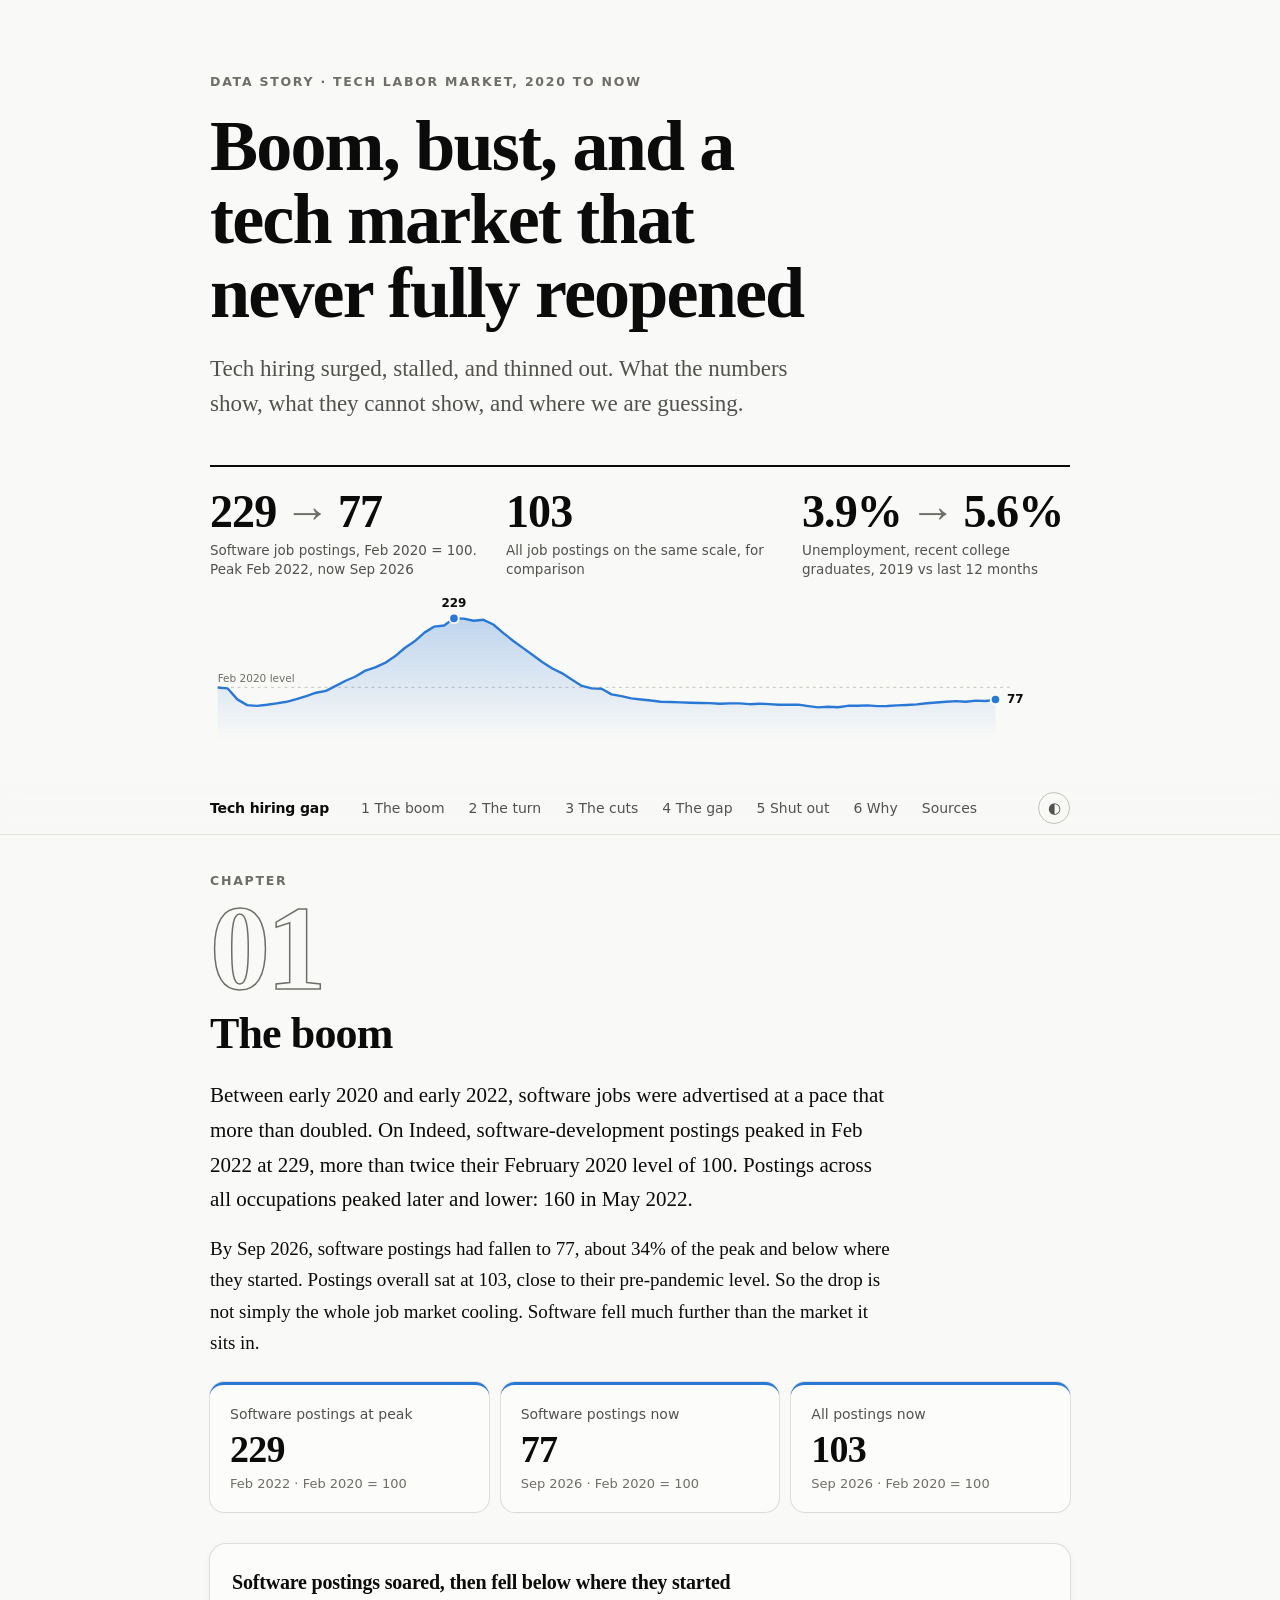
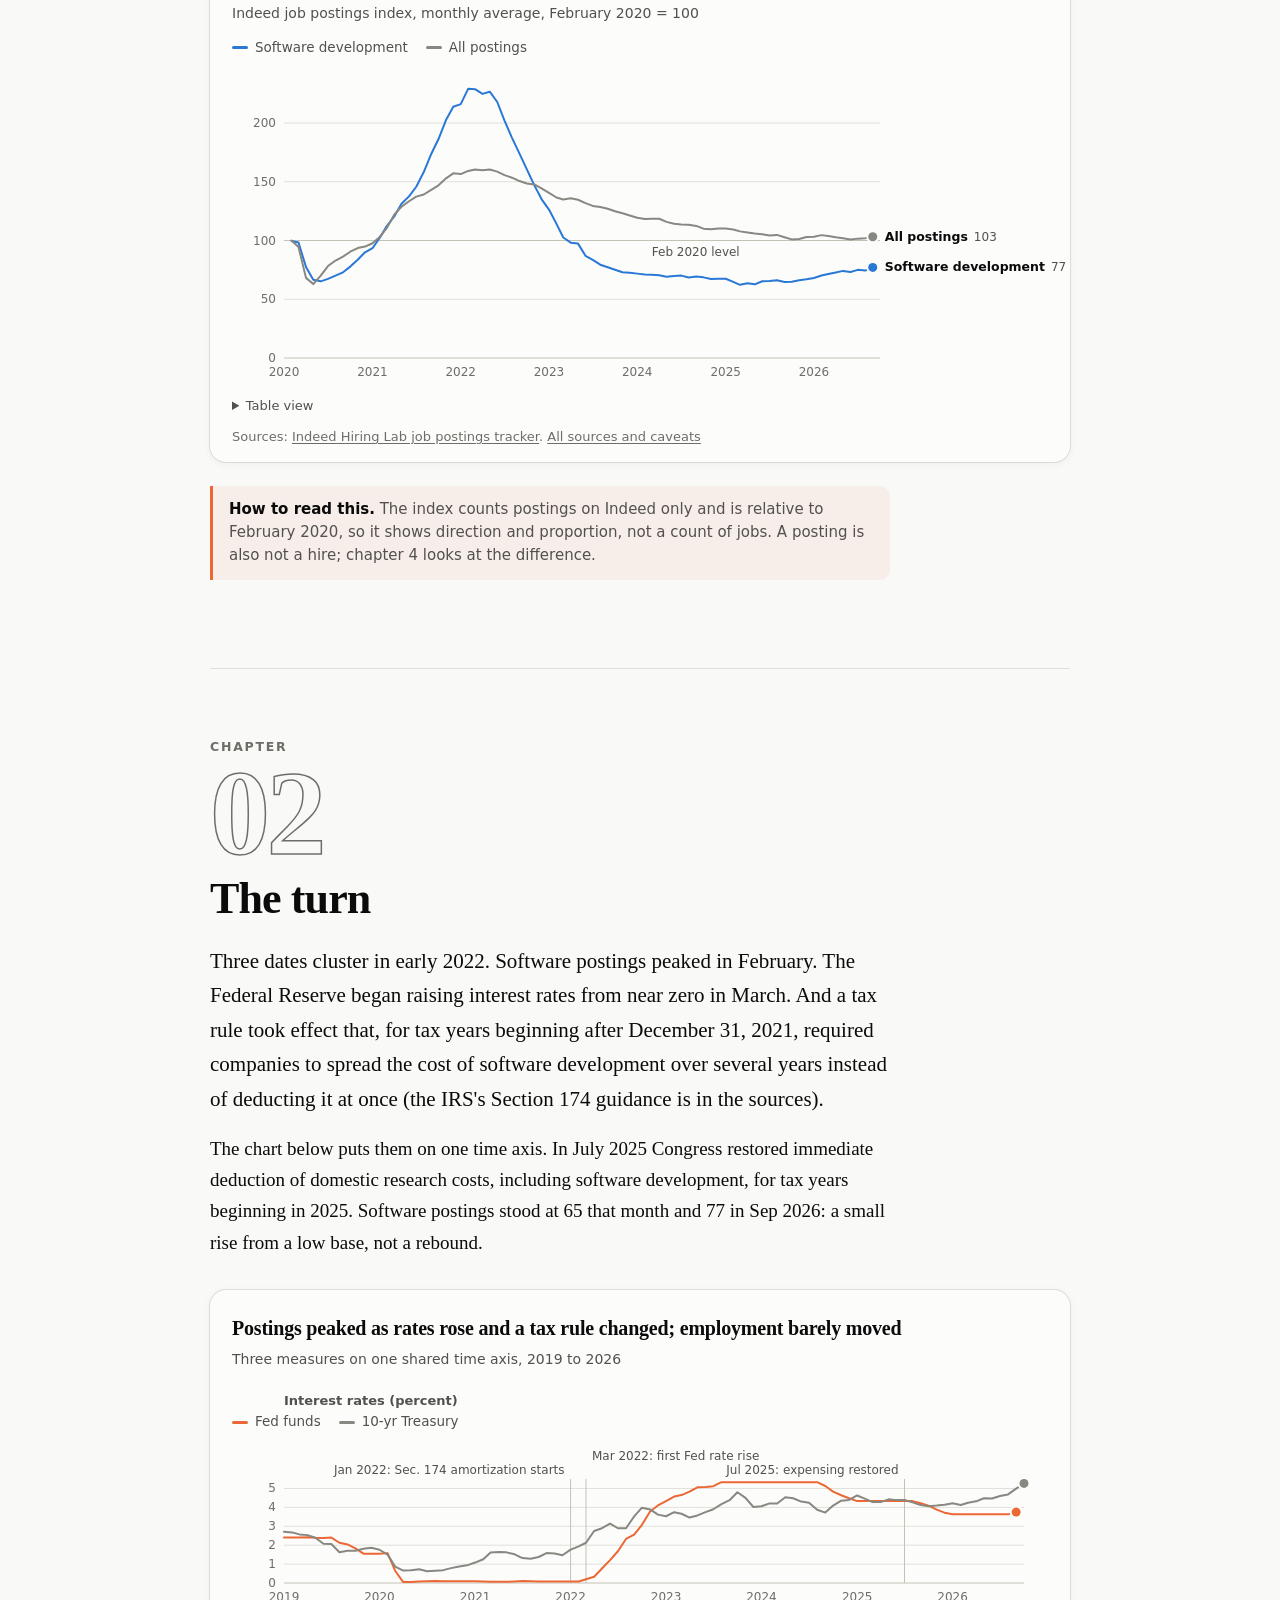
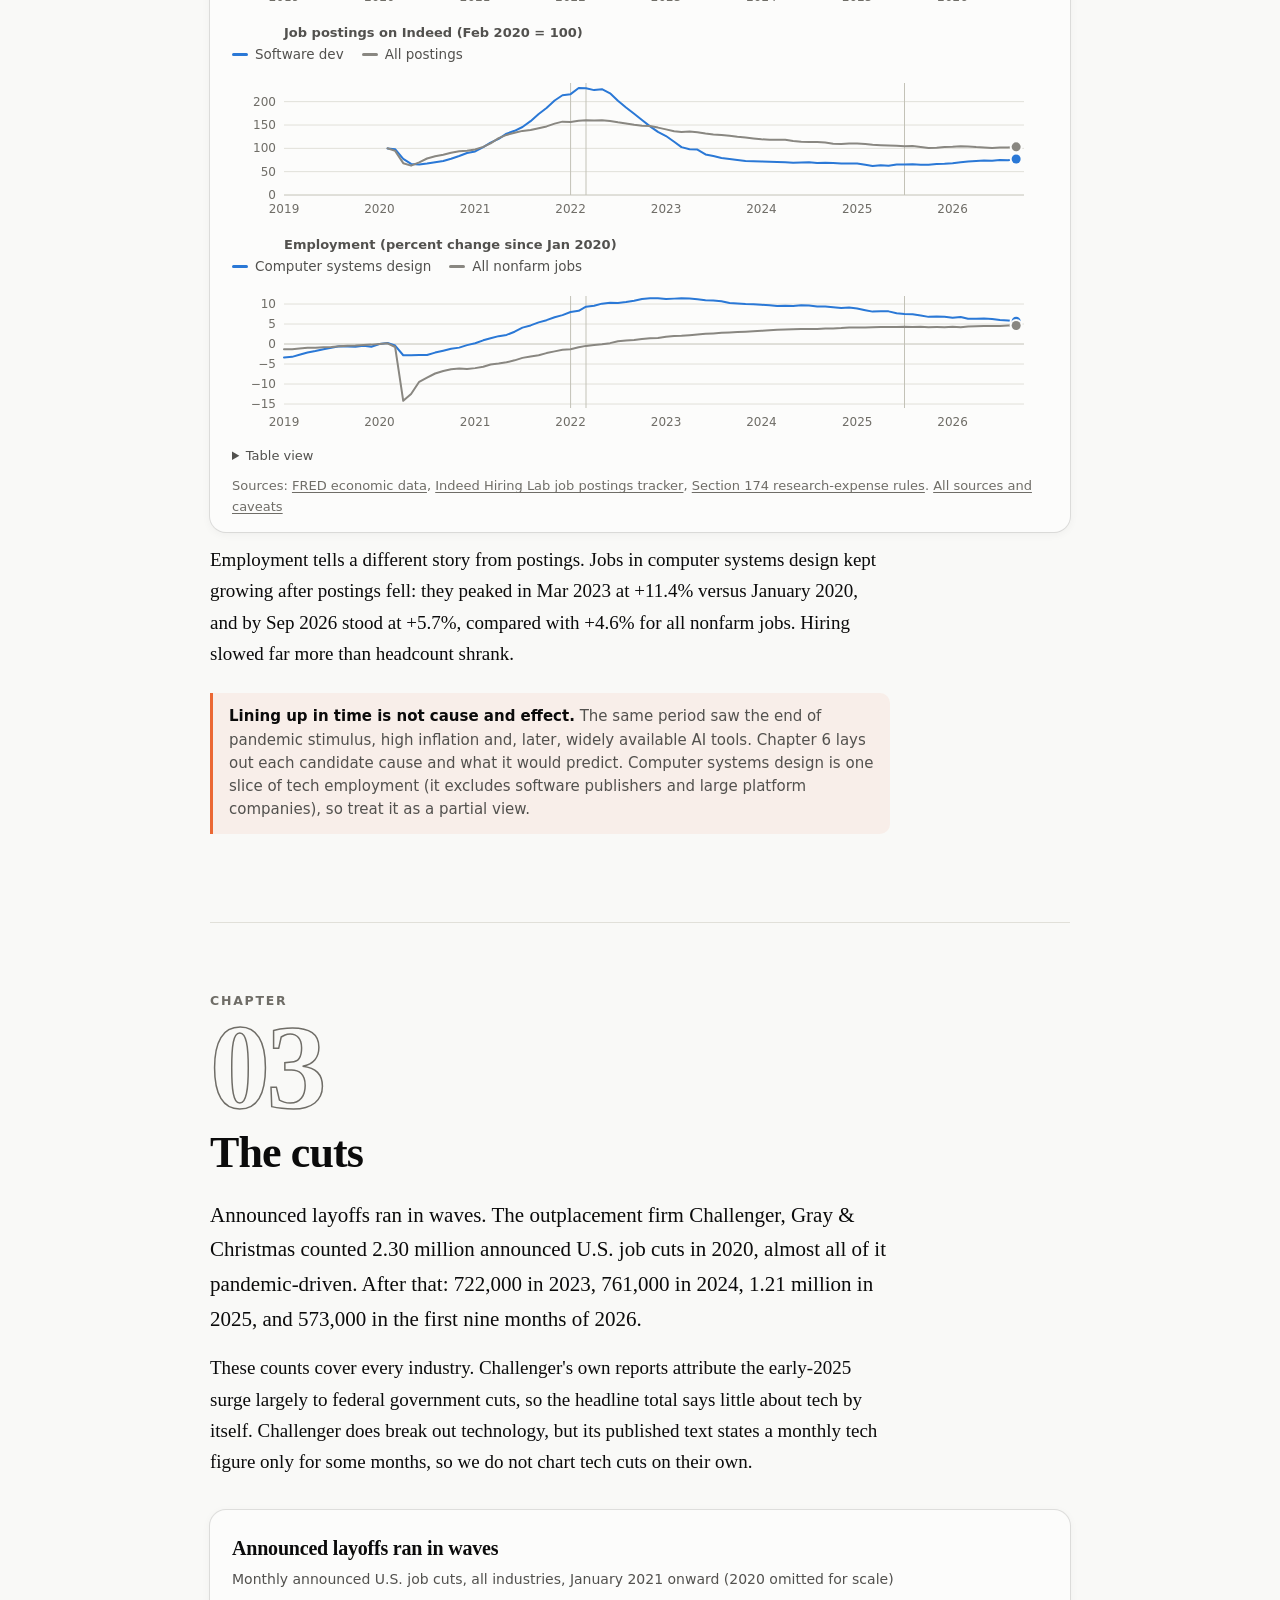
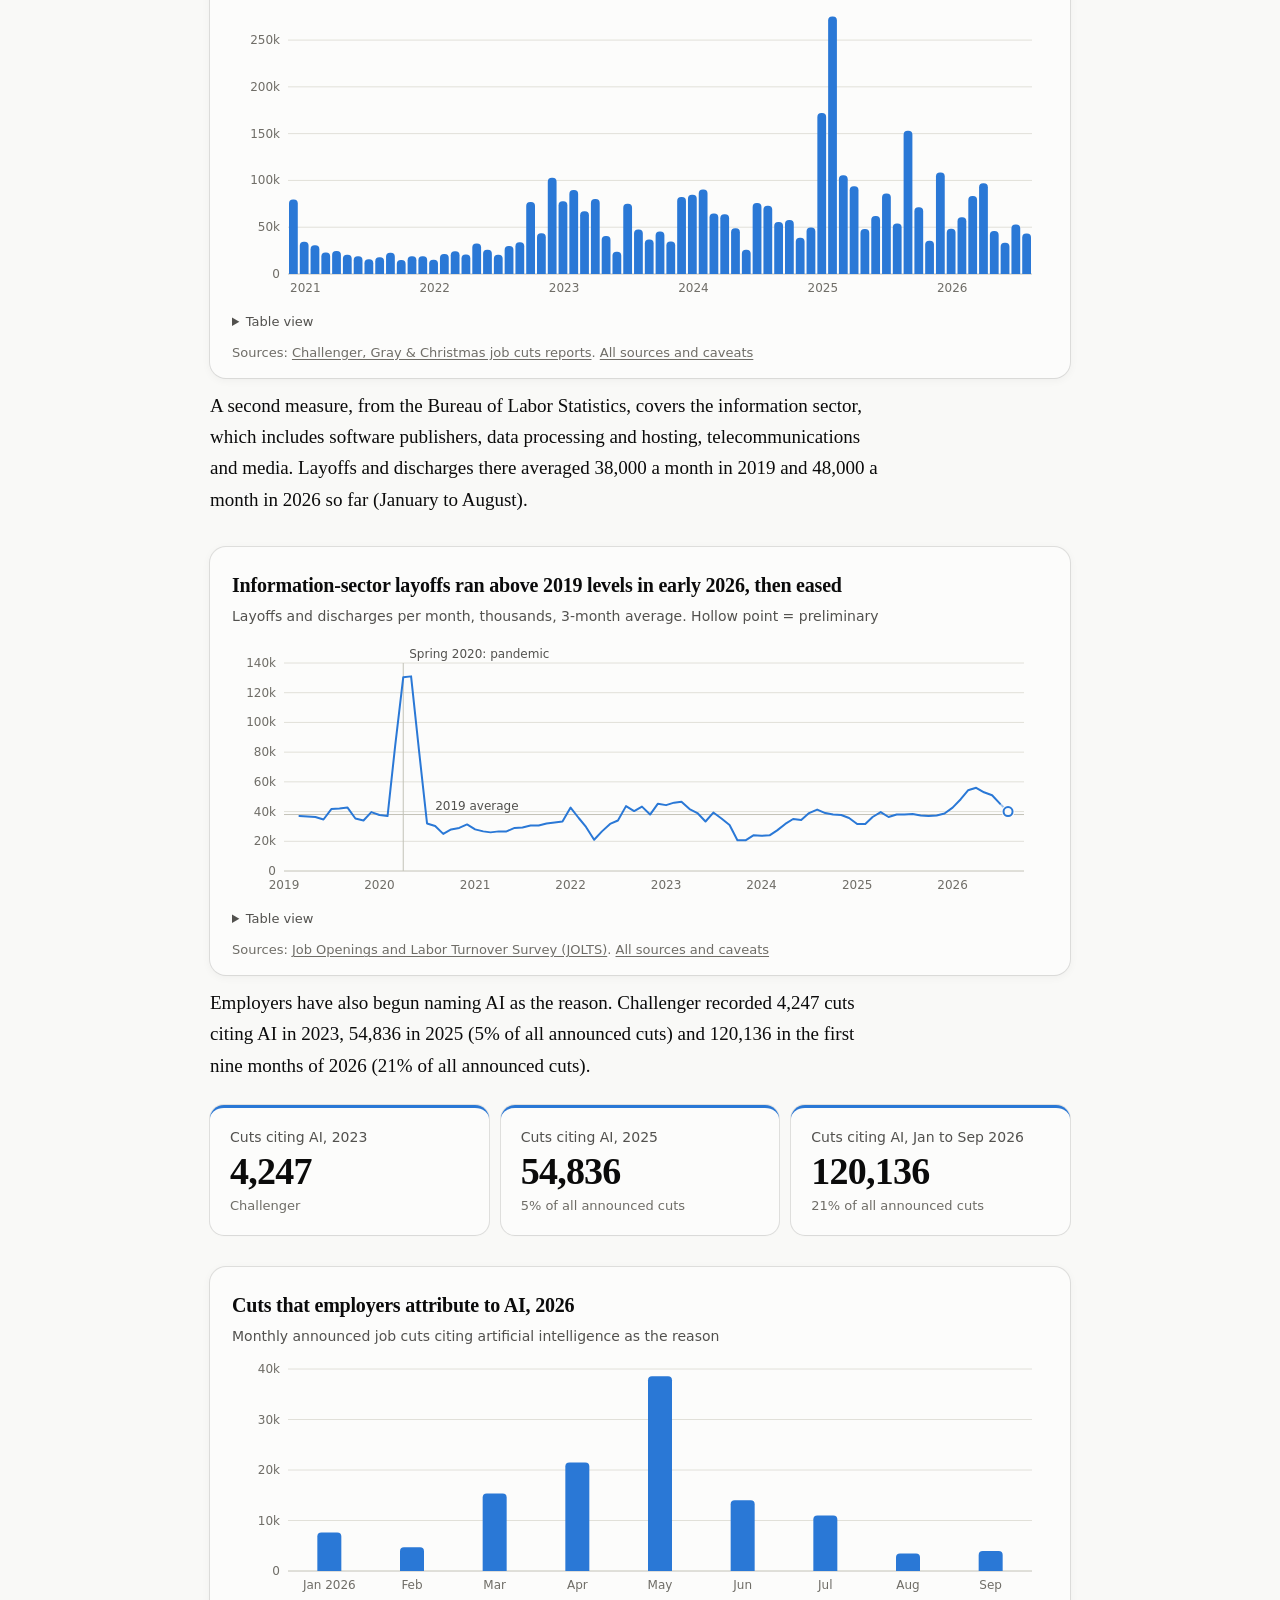
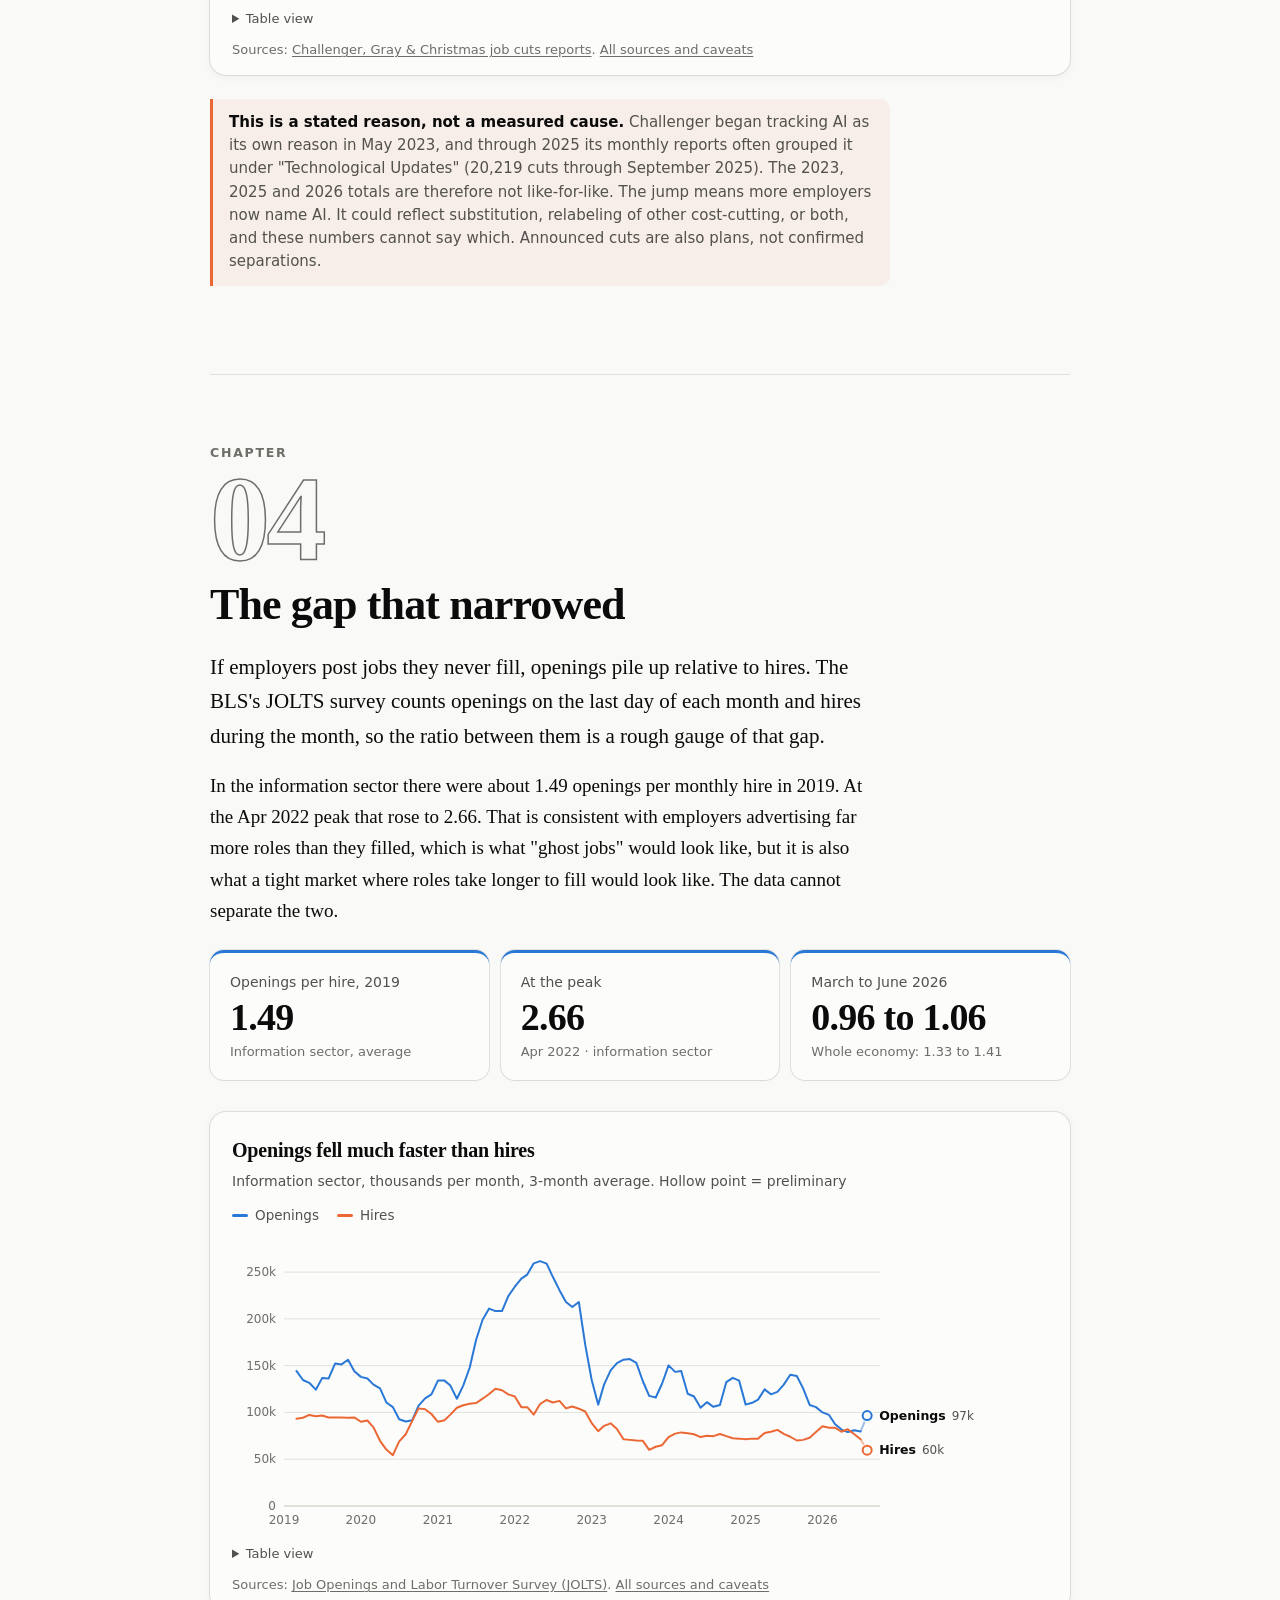
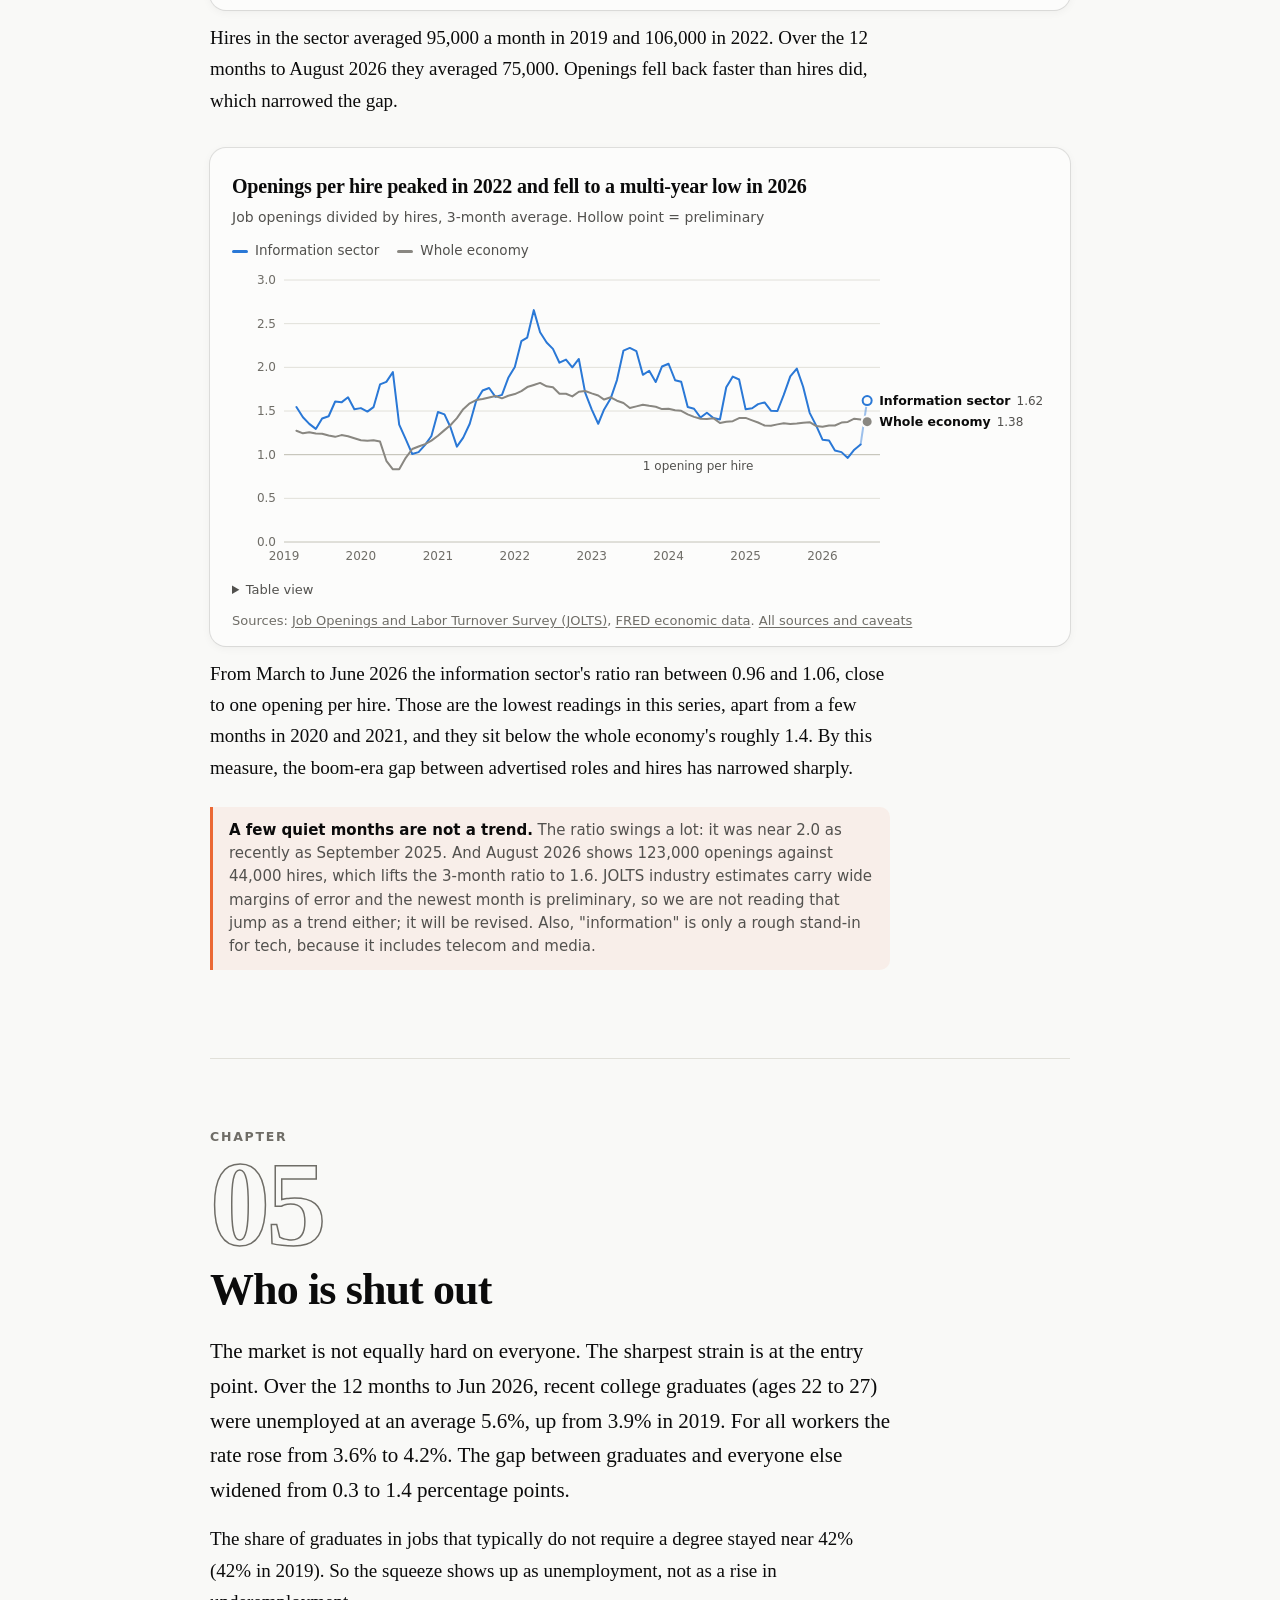
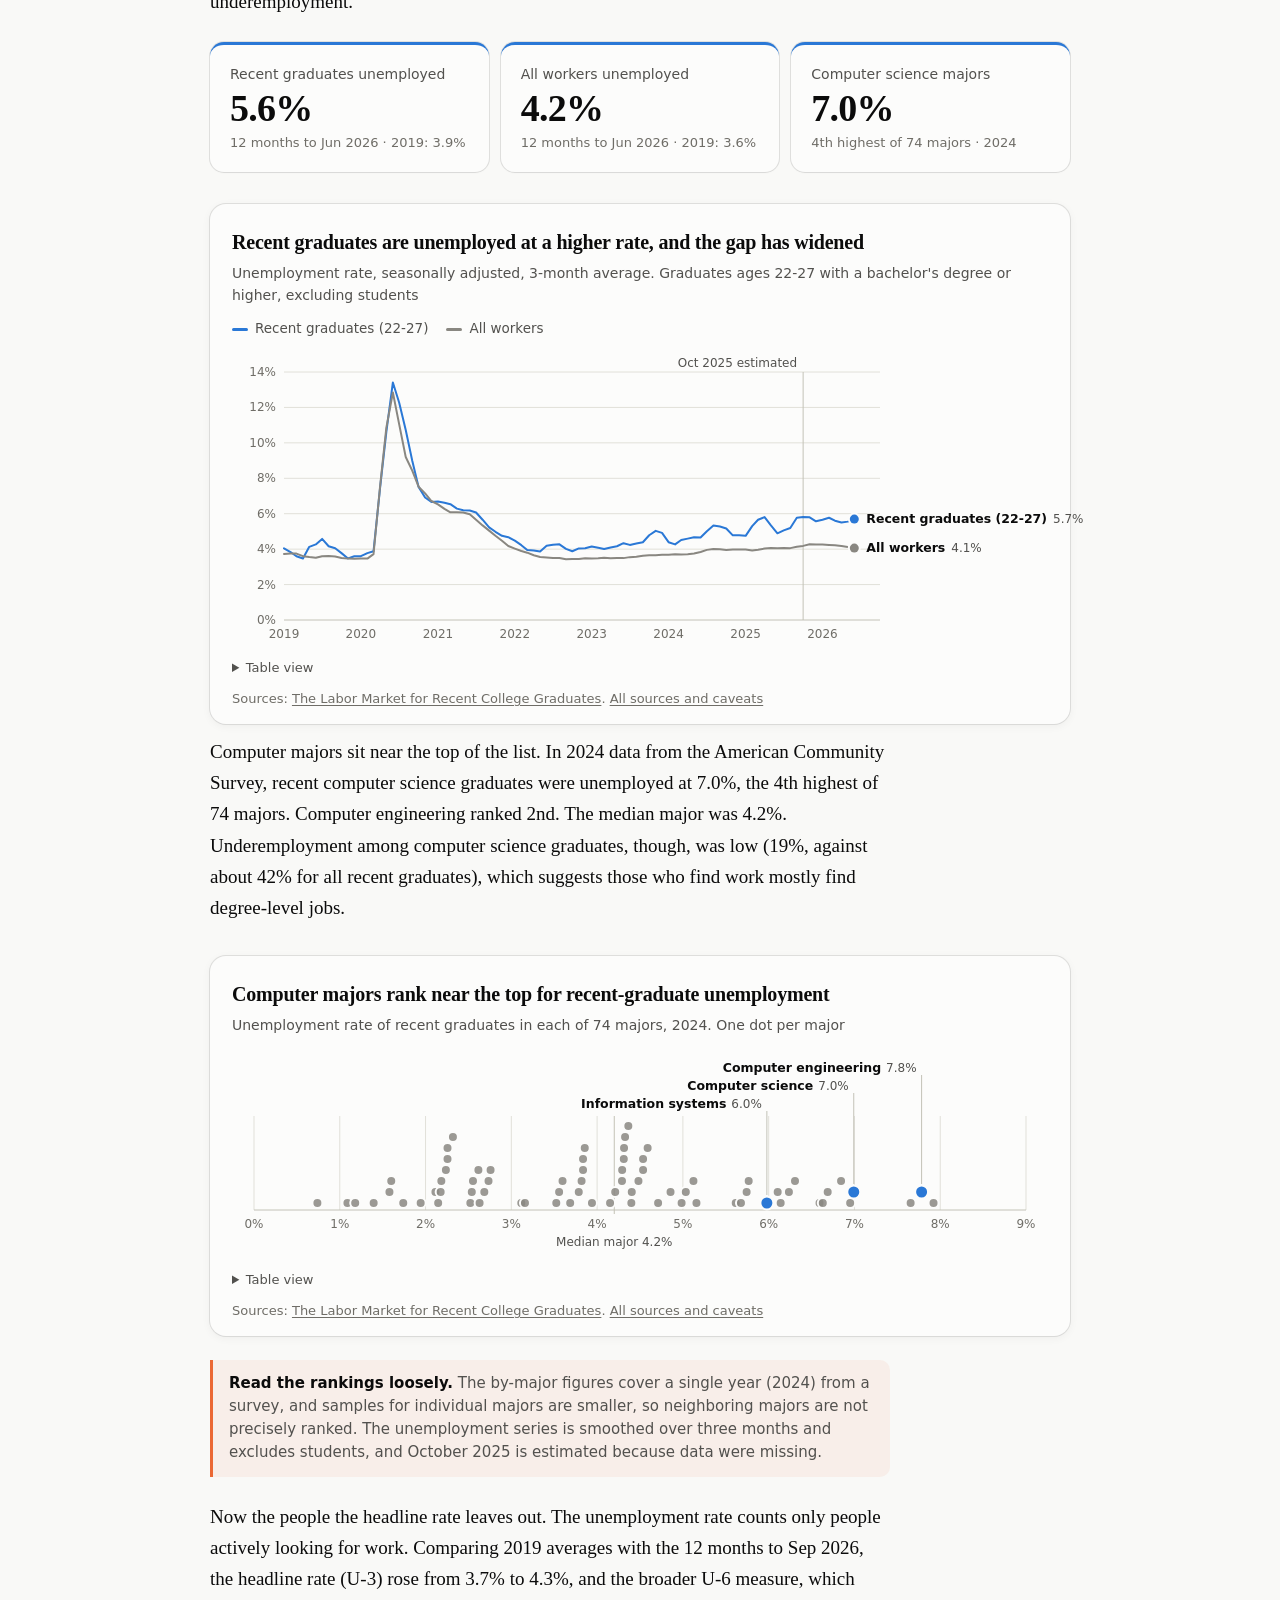
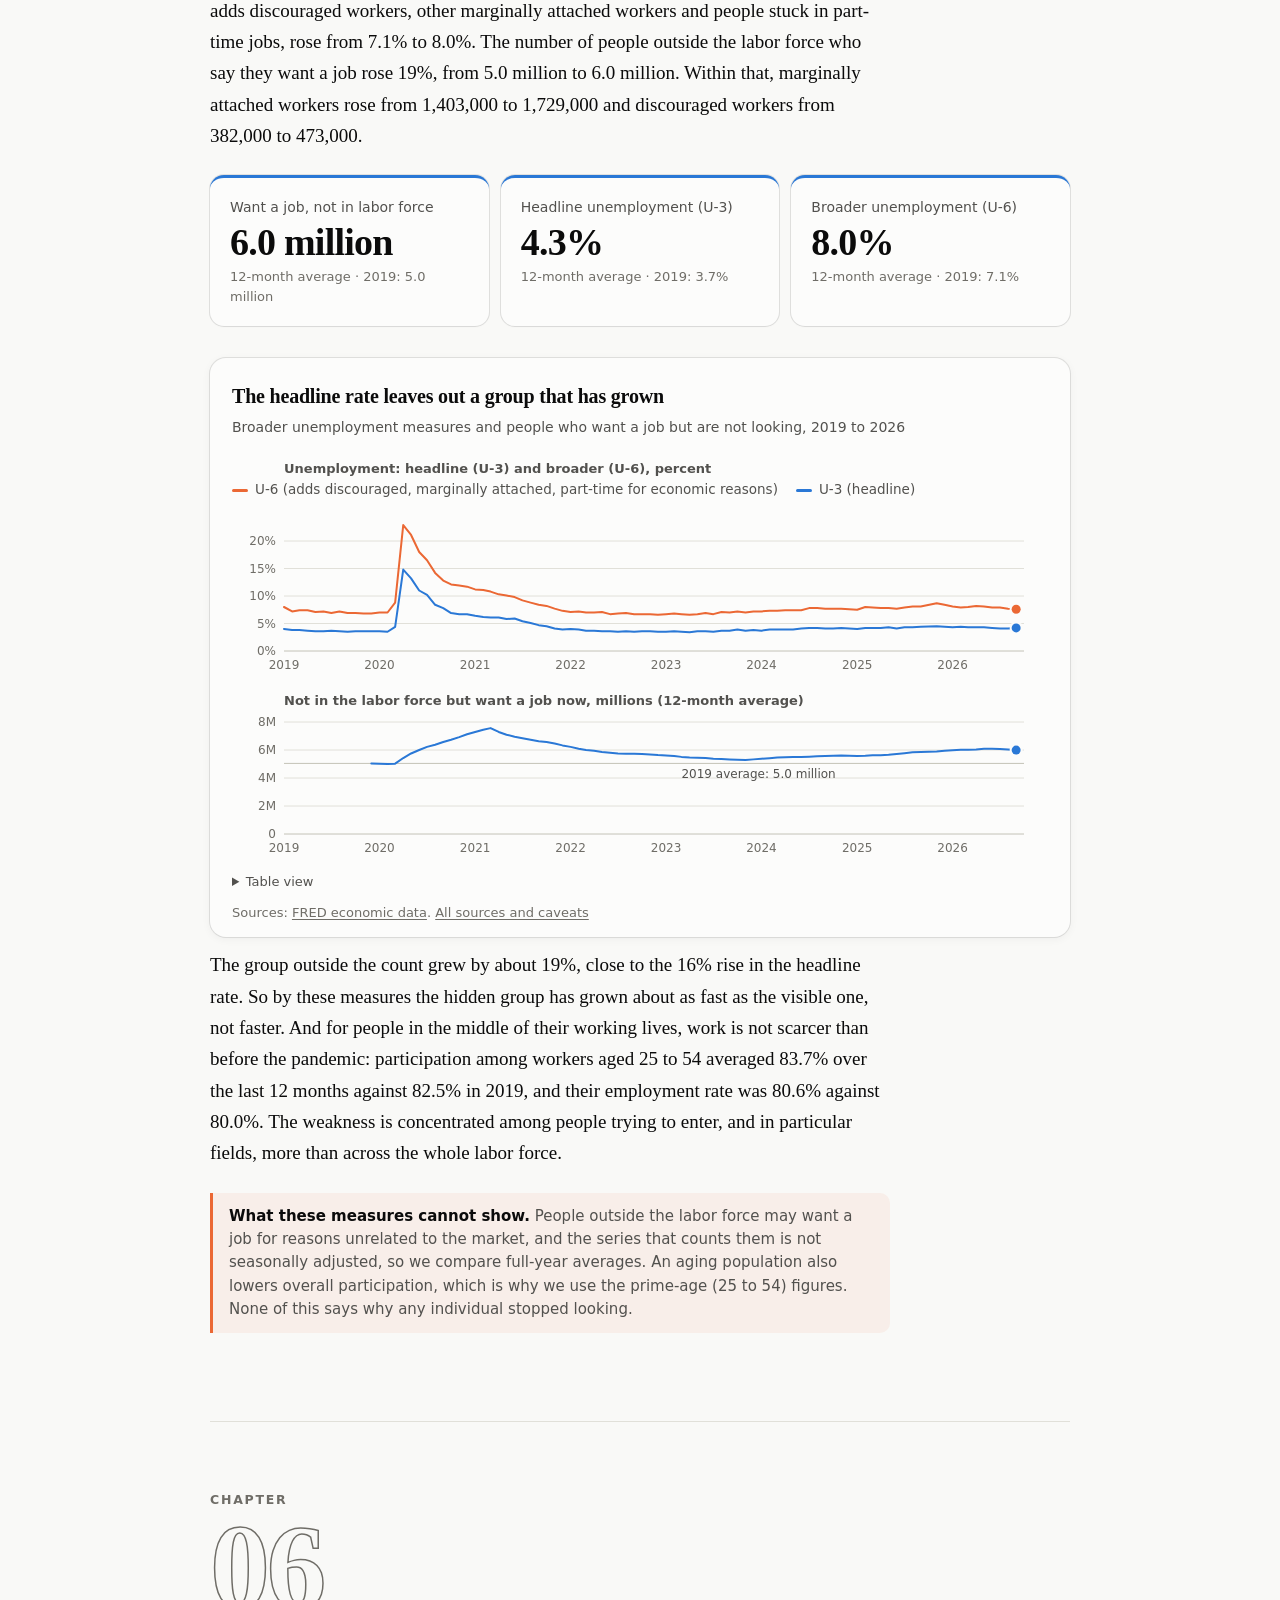
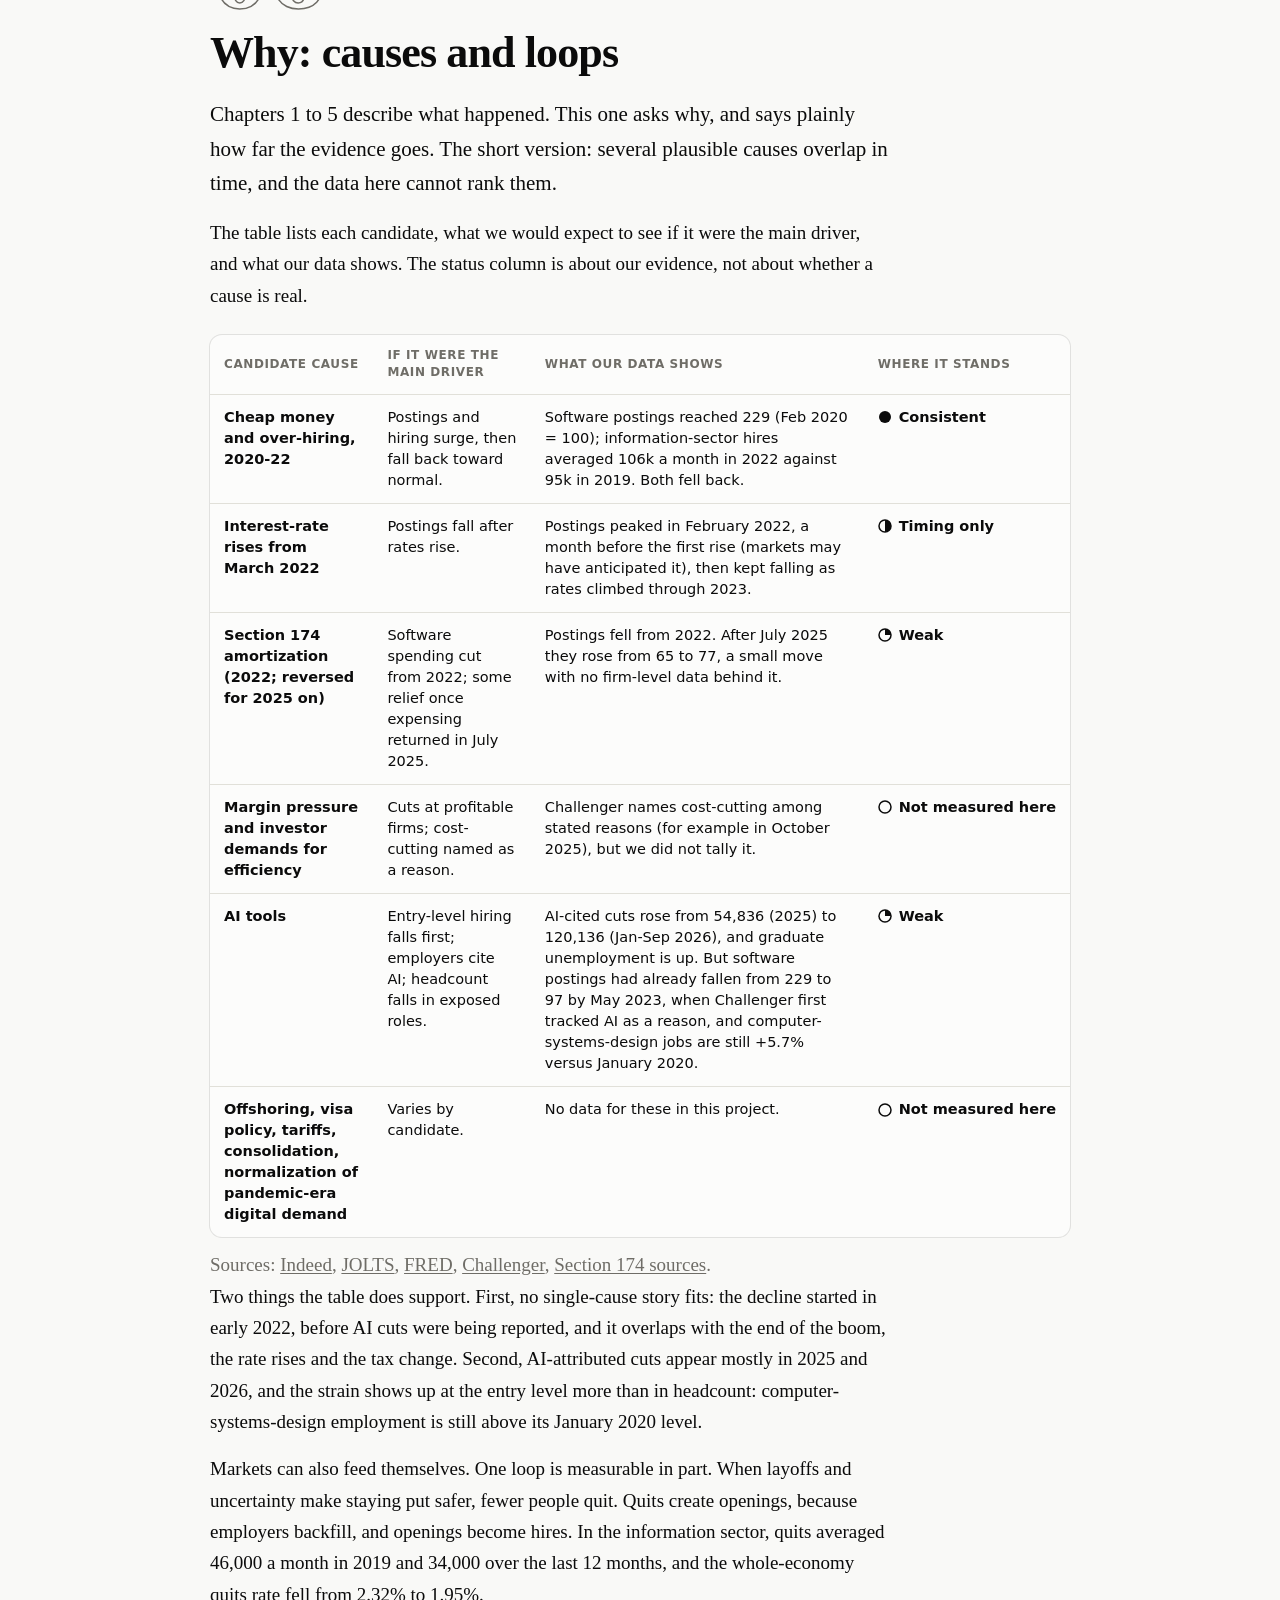
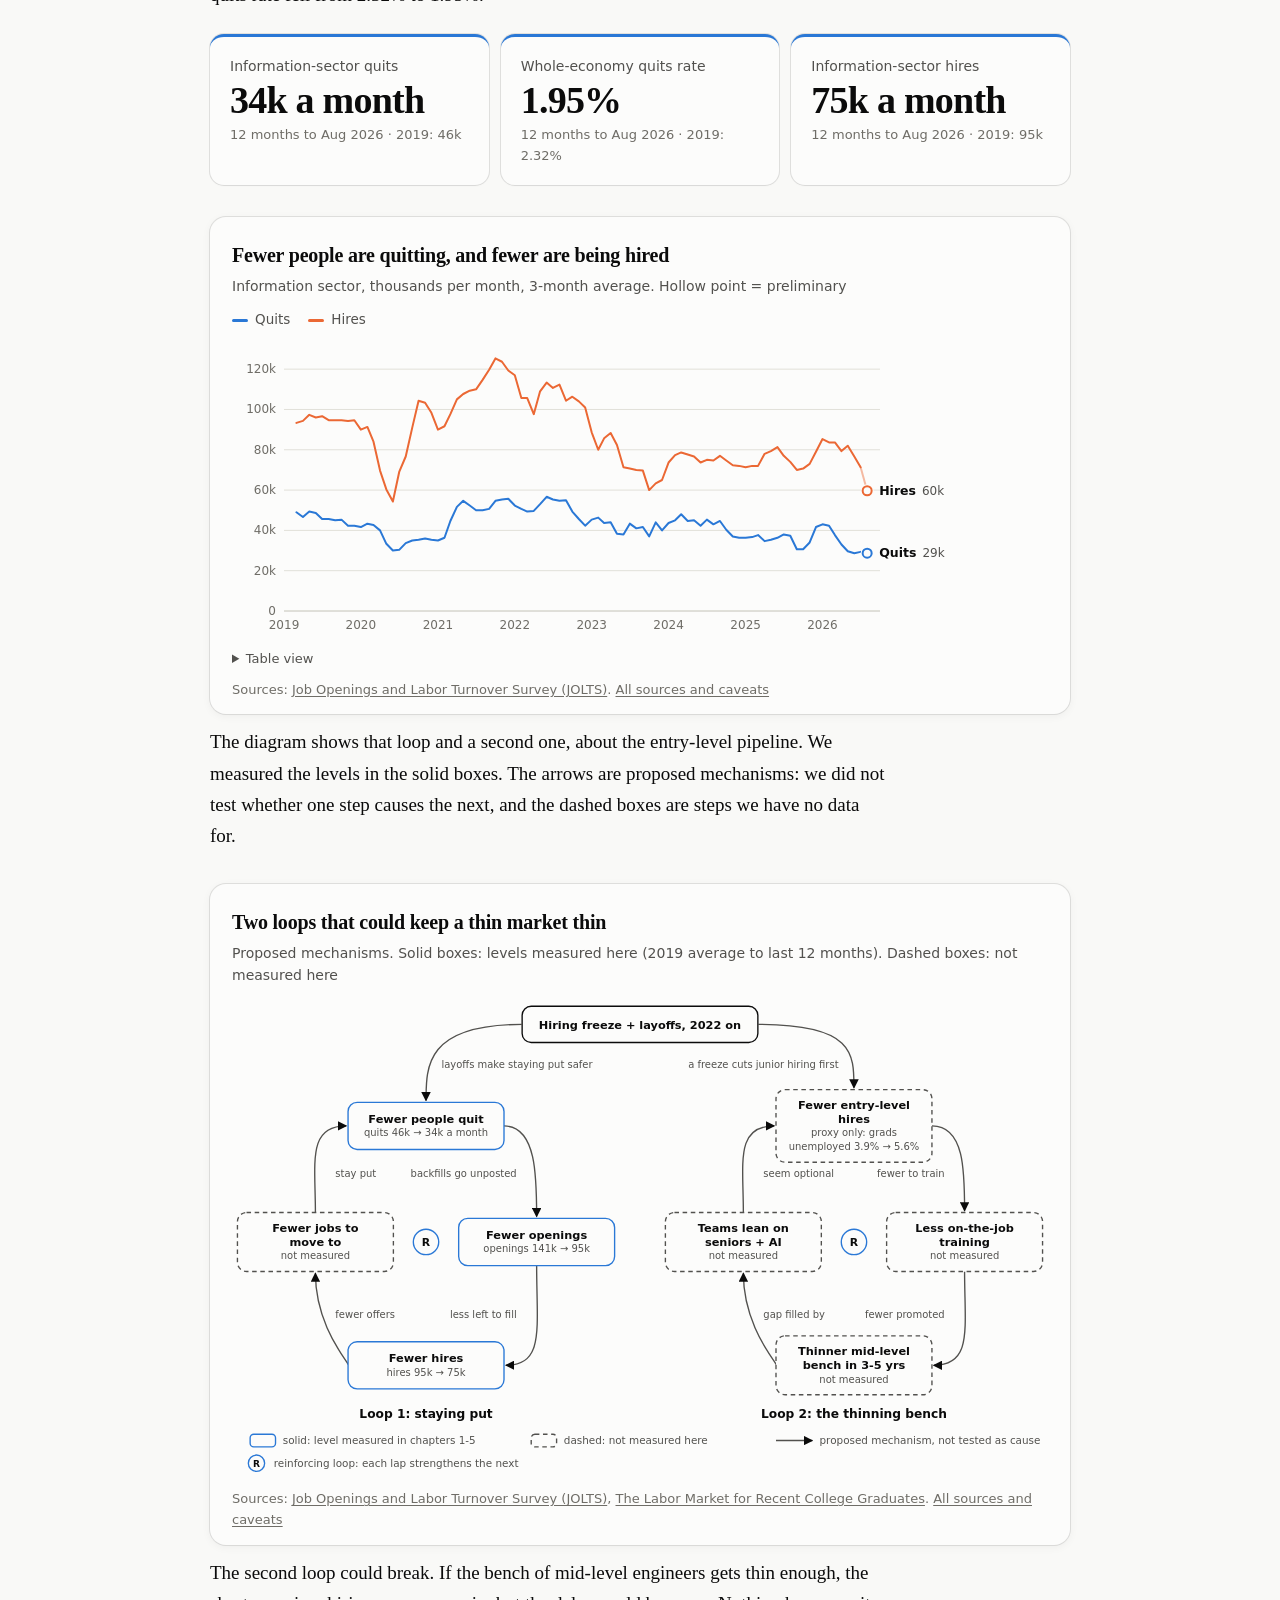
==== commit c53ea188: "Soften headline to a tech market that never fully reopened Co-Authored-By: Claude Sonnet 5.5 <norepl" ====
--- a/site/index.html
+++ b/site/index.html
@@ -7,7 +7,7 @@
 <div class="wrap">
 <header class="mast">
 <p class="eyebrow">Data story · tech labor market, 2020 to now</p>
-<h1>Boom, bust, and a market that never reopened</h1>
+<h1>Boom, bust, and a tech market that never fully reopened</h1>
 <p class="dek">Tech hiring surged, stalled, and thinned out. What the numbers show, what they cannot show, and where we are guessing.</p>
 <div class="hero">
 <div class="hero-stats">
